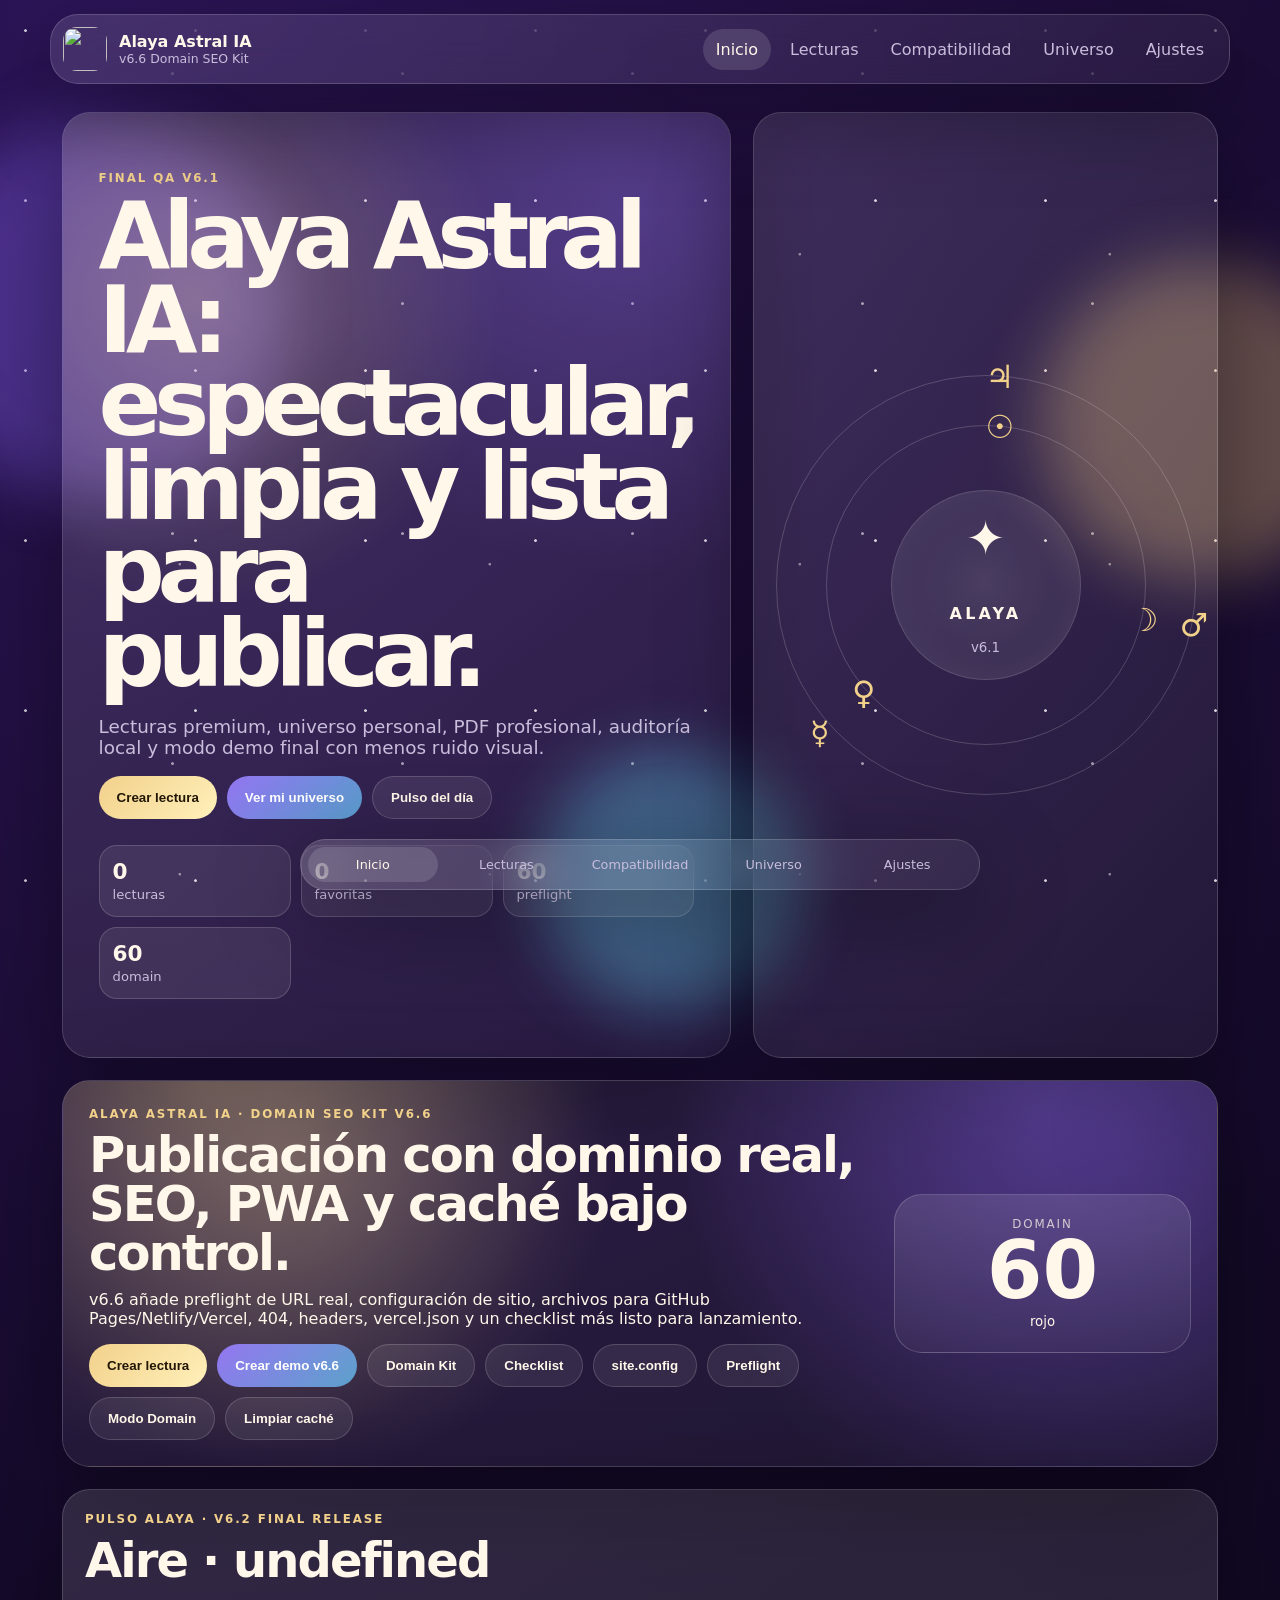
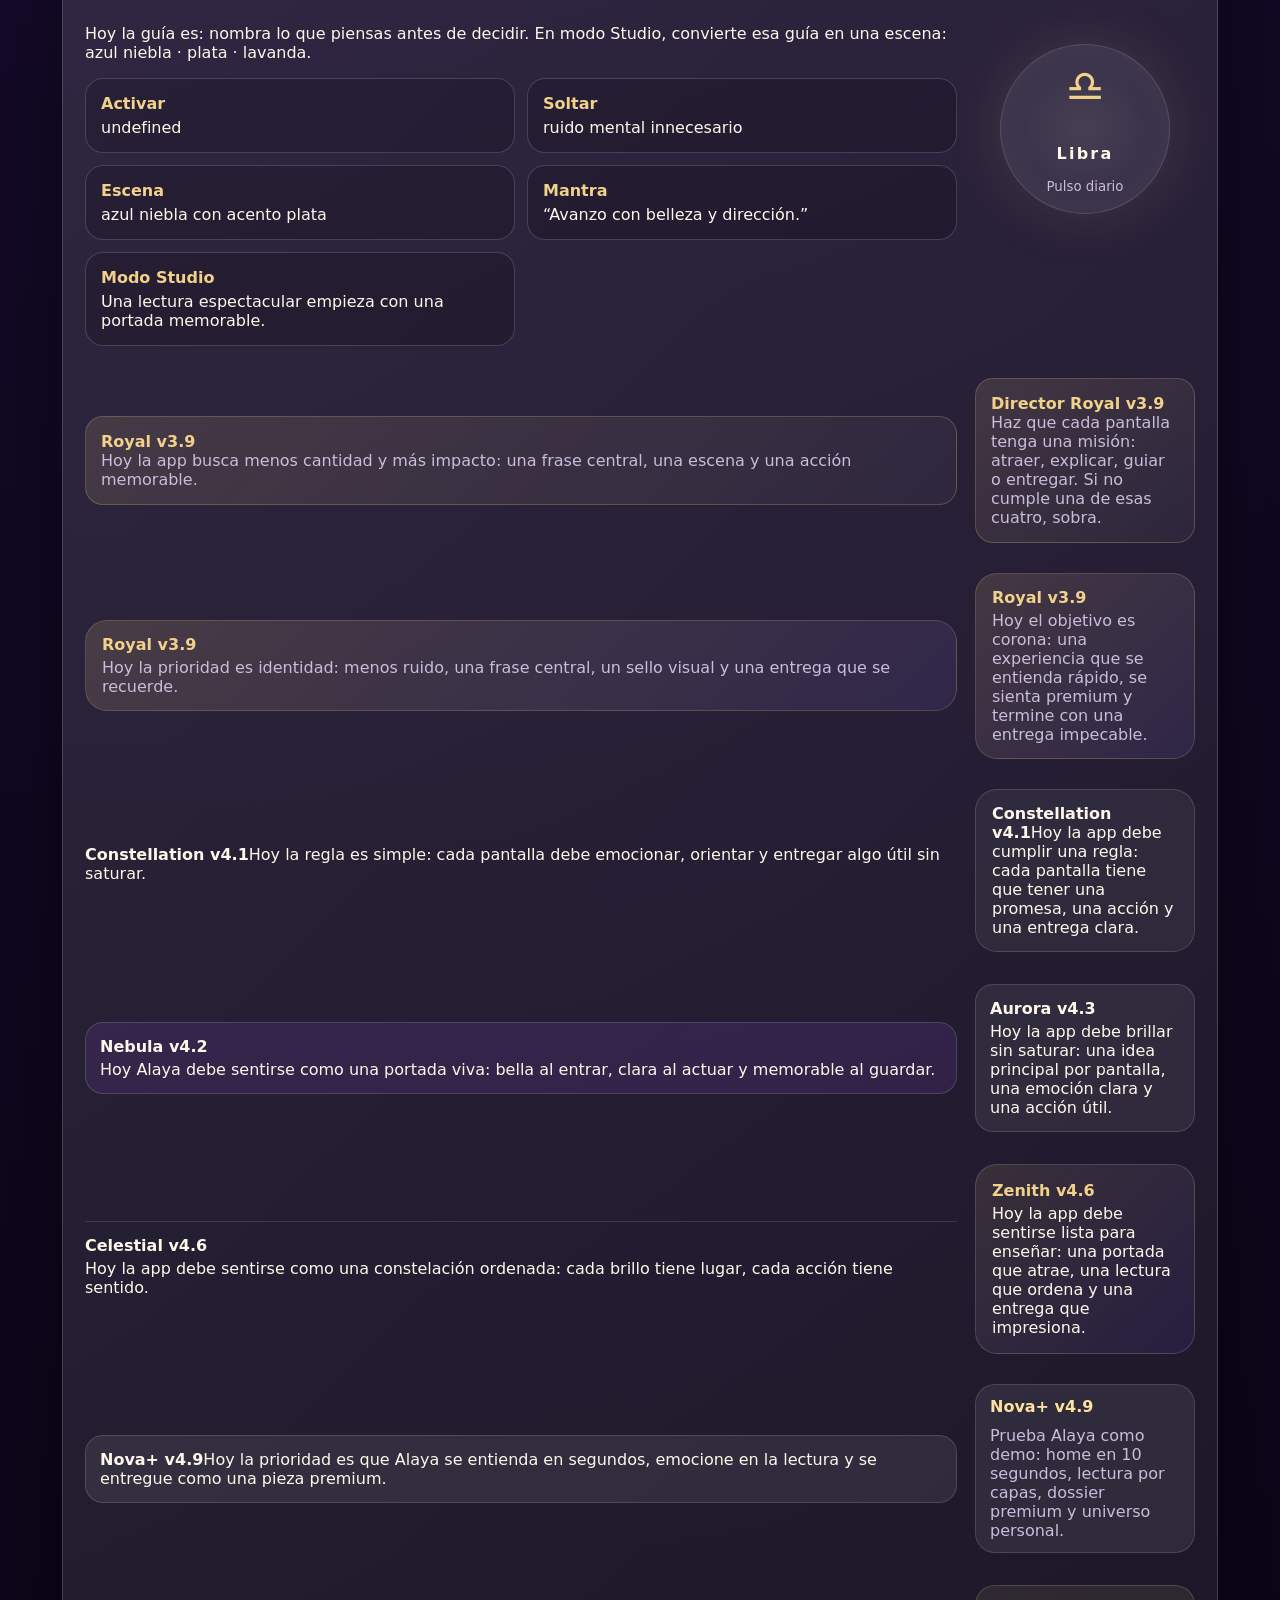
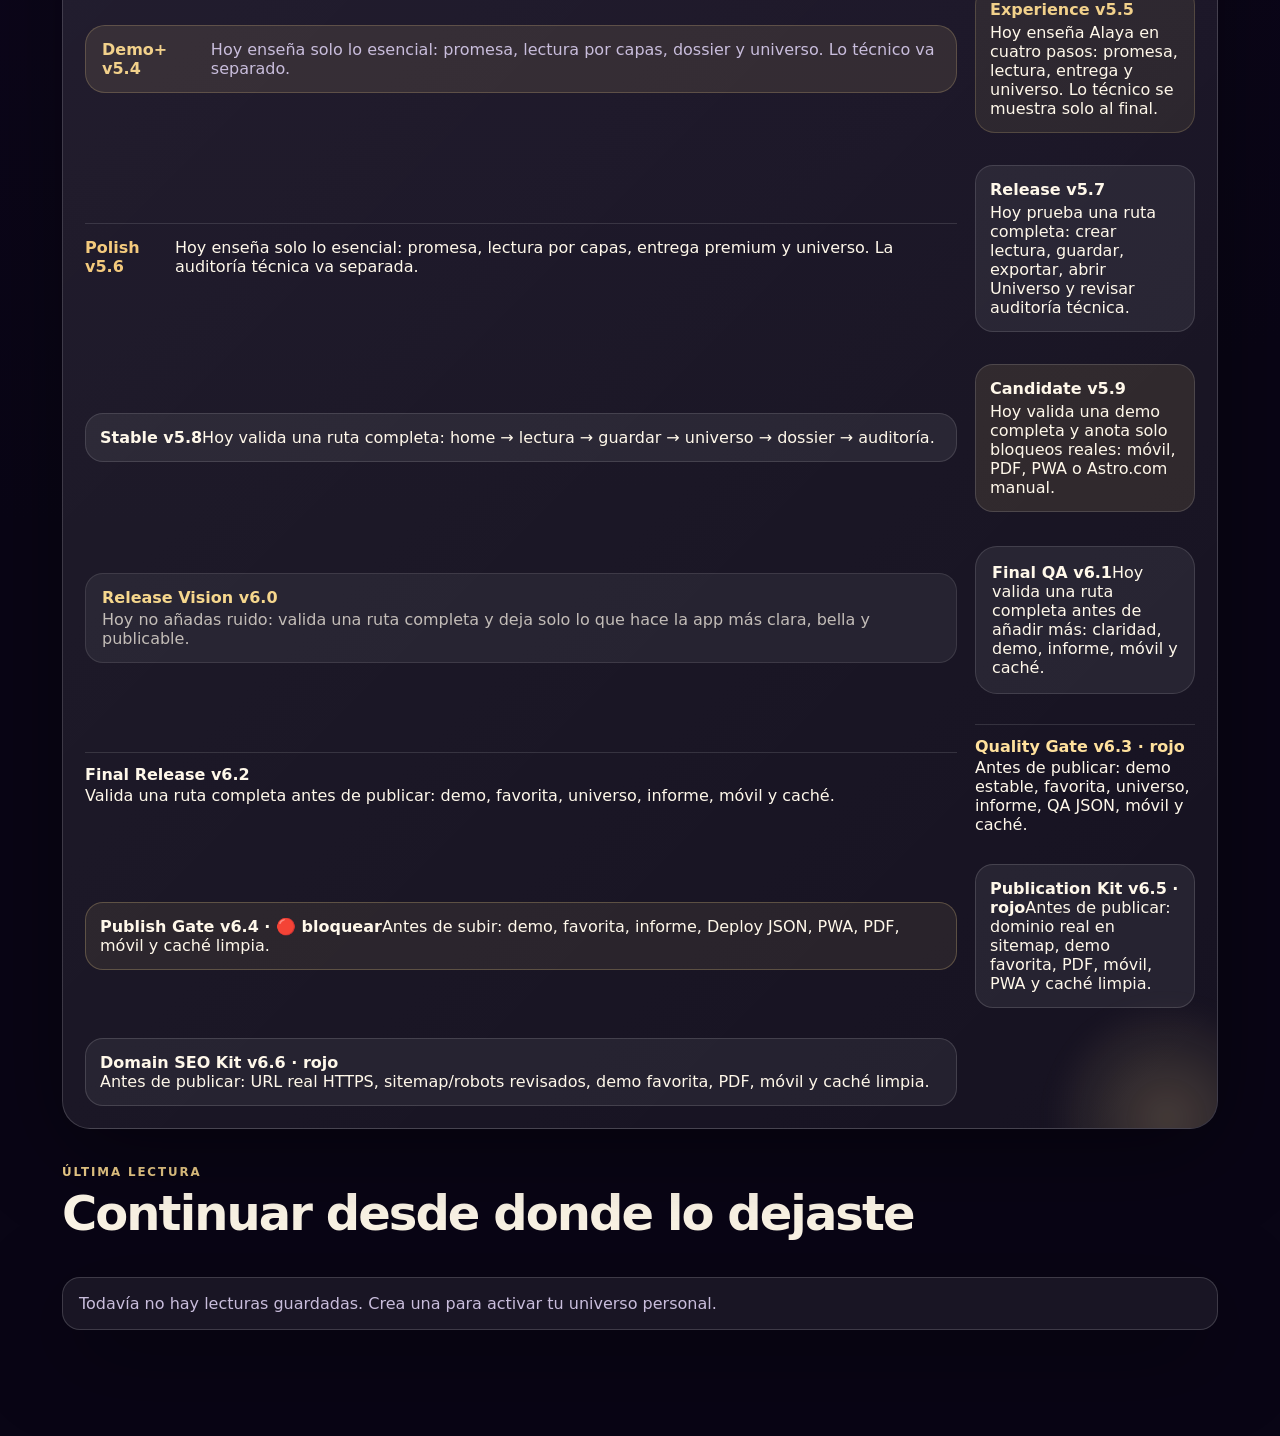
==== index.html @ 31f5484e "Add files via upload" ====
<!doctype html>
<html lang="es">
<head>
  <meta charset="utf-8" />
  <meta name="viewport" content="width=device-width, initial-scale=1, viewport-fit=cover" />
  <meta name="theme-color" content="#090515" />
  <meta name="description" content="Alaya Astral IA v6.6 Domain SEO Kit: santuario astral premium preparado para URL real, SEO, PWA, PDF profesional y Astro.com manual.">
  <title>Alaya Astral IA v6.6 Domain SEO Kit</title>
  <link rel="manifest" href="manifest.webmanifest" />
  <link rel="apple-touch-icon" href="icons/icon-192.png" />
  <link rel="stylesheet" href="styles.css" />
  <script src="https://js.puter.com/v2/" defer></script>
  <script src="app.js" defer></script>
<link rel="canonical" href="https://example.com/alaya-astral-ia/">
<meta property="og:title" content="Alaya Astral IA">
<meta property="og:description" content="Santuario astral premium con lecturas por capas, universo personal y PWA.">
<meta property="og:type" content="website">
<meta property="og:url" content="https://example.com/alaya-astral-ia/">
<meta name="twitter:card" content="summary_large_image">
</head>
<body>
  <div class="cosmos" aria-hidden="true"><span></span><span></span><span></span></div>
  <header class="topbar glass">
    <a class="brand" href="#home" data-route="home" aria-label="Inicio Alaya Astral IA">
      <img src="icons/icon-192.png" alt="" />
      <span><b>Alaya Astral IA</b><small>v6.5 Publication Kit</small></span>
    </a>
    <nav class="desktop-nav" aria-label="Navegación principal">
      <a href="#home" data-route="home">Inicio</a>
      <a href="#lecturas" data-route="lecturas">Lecturas</a>
      <a href="#compatibilidad" data-route="compatibilidad">Compatibilidad</a>
      <a href="#universo" data-route="universo">Universo</a>
      <a href="#ajustes" data-route="ajustes">Ajustes</a>
    </nav>
    <button id="installBtn" class="btn ghost small hidden">Instalar</button>
  </header>

  <main id="app" class="app-shell">
    <section id="home" class="screen active">
      <div class="hero-grid">
        <article class="hero-card glass premium-glow">
          <p class="eyebrow">Santuario astral inteligente</p>
          <h1>Una experiencia astral premium, limpia y lista para publicar.</h1>
          <p class="lead">Crea lecturas premium, revisa la calidad final, enseña una demo clara y prepara publicación PWA con control de estabilidad.</p>
          <div class="hero-actions">
            <button class="btn primary" data-route="lecturas">Crear lectura</button>
            <button class="btn secondary" data-route="universo">Ver mi universo</button>
            <button class="btn ghost" id="dailyPulseBtn">Pulso del día</button>
          </div>
          <div class="mini-stats" id="homeStats"></div>
        </article>
        <aside class="astral-orb glass" aria-label="Rueda astral decorativa">
          <div class="orbit orbit-a"><i>☉</i><i>☽</i><i>♀</i></div>
          <div class="orbit orbit-b"><i>♃</i><i>♂</i><i>☿</i></div>
          <div class="orb-core"><span>✦</span><b>ALAYA</b><small>v6.4</small></div>
        </aside>
      </div>
<section id="dailyPulse" class="daily-pulse glass">
        <div><p class="eyebrow">Pulso Alaya</p><h2>Tu panel vivo aparecerá aquí</h2><p>Genera una lectura o pulsa “Pulso del día” para activar una guía breve sin crear informe completo.</p></div>
        <div class="pulse-oracle"><span>✦</span><b>Experience</b><small>v5.5</small></div>
      </section>

      <section class="vision-strip" data-v61-keep>
        <article class="glass"><b>1 · Belleza</b><span>interfaz inmersiva, limpia y premium.</span></article>
        <article class="glass"><b>2 · Claridad</b><span>flujo guiado por pasos y resultados ordenados.</span></article>
        <article class="glass"><b>3 · Profundidad</b><span>lectura, plan útil, universo personal y auditoría.</span></article>
      </section>

      <section class="section-head">
        <p class="eyebrow">Última lectura</p><h2>Continuar desde donde lo dejaste</h2>
      </section>
      <div id="lastReadingCard" class="empty-card glass">Todavía no hay lecturas guardadas. Crea una para activar tu universo personal.</div>
    </section>

    <section id="lecturas" class="screen">
      <section class="section-head split">
        <div><p class="eyebrow">Crear lectura</p><h2>Consulta guiada en 5 pasos</h2></div>
        <button id="clearFormBtn" class="btn ghost small">Limpiar</button>
      </section>
      <div class="wizard glass">
        <div class="steps" role="tablist" aria-label="Pasos de lectura">
          <button class="step active" data-step="1">1 Identidad</button>
          <button class="step" data-step="2">2 Intención</button>
          <button class="step" data-step="3">3 Estilo</button>
          <button class="step" data-step="4">4 Cálculo</button>
          <button class="step" data-step="5">5 Generar</button>
        </div>
        <form id="readingForm" class="form-grid" autocomplete="on">
          <fieldset class="wizard-page active" data-page="1">
            <legend>Identidad astral</legend>
            <label>Nombre<input id="name" name="name" required placeholder="Ej. Alaya" /></label>
            <div class="row"><label>Fecha nacimiento<input id="birthDate" name="birthDate" type="date" required /></label><label>Hora nacimiento<input id="birthTime" name="birthTime" type="time" required /></label></div>
            <div class="row"><label>Ciudad<input id="city" name="city" required placeholder="Ej. Barcelona" /></label><label>País<input id="country" name="country" required placeholder="Ej. España" /></label></div>
            <div class="row"><label>Fiabilidad de la hora<select id="birthReliability" name="birthReliability"><option value="alta">Alta / registro oficial</option><option value="media">Media / recordada</option><option value="aprox">Aproximada</option><option value="desconocida">Desconocida</option></select></label><label>Perfil<select id="profileSelect"><option value="">Sin perfil</option></select></label></div>
            <div class="button-row"><button type="button" id="saveProfileBtn" class="btn secondary small">Guardar perfil</button><button type="button" id="loadProfileBtn" class="btn ghost small">Cargar perfil</button></div>
          </fieldset>

          <fieldset class="wizard-page" data-page="2">
            <legend>Intención de la consulta</legend>
            <label>Tipo de lectura<select id="readingType" name="readingType">
              <option value="natal">Carta natal premium</option>
              <option value="momento">Energía del momento</option>
              <option value="semana">Guía semanal</option>
              <option value="decision">Decisión importante</option>
              <option value="proposito">Propósito y talentos</option>
              <option value="compatibilidad">Compatibilidad simbólica</option>
              <option value="astrocom">Lectura con datos Astro.com</option>
              <option value="release60">Release Vision v6.0</option>
              <option value="final61">Final QA v6.1</option>
              <option value="final62">Final Release v6.2</option>
              <option value="demo62">Demo completa v6.2</option>
              <option value="audit62">Auditoría v6.2</option>
              <option value="demo61">Demo final v6.1</option>
              <option value="audit61">Auditoría final v6.1</option>
            </select></label>
            <label>Pregunta central<input id="centralQuestion" name="centralQuestion" placeholder="¿Qué necesito entender ahora?" /></label>
            <div class="row"><label>Área principal<select id="lifeArea" name="lifeArea"><option>General</option><option>Amor</option><option>Estudios</option><option>Trabajo</option><option>Familia</option><option>Autoestima</option><option>Creatividad</option></select></label><label>Objetivo<select id="energyGoal" name="energyGoal"><option>Claridad</option><option>Calma</option><option>Acción</option><option>Cierre</option><option>Confianza</option><option>Intuición</option></select></label></div>
            <div class="row"><label>Estado actual<select id="currentState" name="currentState"><option>Centrada/o</option><option>Cansada/o</option><option>Confusa/o</option><option>Ilusionada/o</option><option>Bloqueada/o</option><option>En cambio</option></select></label><label>Palabra clave<input id="keyword" name="keyword" placeholder="Ej. calma, foco, valentía..." /></label></div>
            <label>Contexto personal<textarea id="context" name="context" rows="4" placeholder="Cuenta brevemente qué está pasando o qué quieres mirar..."></textarea></label>
          </fieldset>

          <fieldset class="wizard-page" data-page="3">
            <legend>Estilo de lectura</legend>
            <div class="choice-grid">
              <label class="choice"><input type="radio" name="tone" value="mistica" checked /><span>Mística profunda</span></label>
              <label class="choice"><input type="radio" name="tone" value="clara" /><span>Clara y razonable</span></label>
              <label class="choice"><input type="radio" name="tone" value="practica" /><span>Práctica y directa</span></label>
              <label class="choice"><input type="radio" name="tone" value="premium" /><span>Informe premium</span></label>
            </div>
            <div class="row"><label>Profundidad<select id="depth" name="depth"><option value="media">Media</option><option value="alta">Alta</option><option value="breve">Breve</option></select></label><label>Idioma<select id="language" name="language"><option value="es">Español</option><option value="ca">Català</option><option value="en">English</option></select></label></div>
            <div class="row"><label>Tema visual<select id="theme" name="theme"><option value="cosmic">Cósmico violeta</option><option value="lunar">Lunar azul</option><option value="solar">Dorado solar</option><option value="aurora">Aurora mística</option></select></label><label>Formato<select id="format" name="format"><option value="secciones">Por secciones</option><option value="diario">Diario personal</option><option value="ejecutivo">Resumen ejecutivo</option><option value="premium">Informe premium</option><option value="visionboard">Vision board</option></select></label></div>
            <div class="row"><label>Experiencia Vision<select id="visionExperience" name="visionExperience"><option value="equilibrada">Equilibrada</option><option value="espectacular">Espectacular</option><option value="minimal">Minimal premium</option><option value="profesional">Profesional para cliente</option></select></label><label>Ritual visual<select id="ritualVisual" name="ritualVisual"><option value="suave">Suave</option><option value="inmersivo">Inmersivo</option><option value="rapido">Rápido</option><option value="ceremonial">Ceremonial</option></select></label></div>
            <div class="row"><label>Escena Studio<select id="studioScene" name="studioScene"><option value="santuario">Santuario astral</option><option value="observatorio">Observatorio nocturno</option><option value="templo">Templo solar</option><option value="jardin">Jardín lunar</option><option value="portal">Portal de estrellas</option></select></label><label>Portada Studio<select id="coverMode" name="coverMode"><option value="editorial">Editorial premium</option><option value="minimalista">Minimalista elegante</option><option value="mistica">Mística intensa</option><option value="cliente">Entrega para cliente</option></select></label></div>
            <label>Frase de portada<input id="coverPhrase" name="coverPhrase" placeholder="Ej. Mi mapa interior empieza a ordenarse" /></label>
            <div class="row"><label>Modo Royal<select id="eliteMode" name="eliteMode"><option value="cinematografico">Cinematográfico</option><option value="editorial">Editorial lujo</option><option value="minimal">Minimal joya</option><option value="ritual">Ritual inmersivo</option></select></label><label>Momento wow<select id="wowMoment" name="wowMoment"><option value="portada">Portada impactante</option><option value="frase">Frase central memorable</option><option value="rueda">Rueda astral protagonista</option><option value="dossier">Dossier para compartir</option></select></label></div>
            <label>Sello visual Royal<input id="eliteSeal" name="eliteSeal" placeholder="Ej. luz dorada, luna azul, cristal violeta..." /></label>
            <div class="row"><label>Nivel Royal<select id="royalLevel" name="royalLevel"><option value="elegante">Elegante</option><option value="ceremonial">Ceremonial</option><option value="editorial">Editorial premium</option><option value="joya">Joya minimalista</option></select></label><label>Entrega Royal<select id="royalDelivery" name="royalDelivery"><option value="dossier">Dossier premium</option><option value="onepage">One-page ejecutivo</option><option value="pdf">PDF profesional</option><option value="universo">Universo personal</option></select></label></div>
            <div class="row"><label>Modo Constellation<select id="infiniteMode" name="infiniteMode"><option value="santuario">Santuario premium</option><option value="observatorio">Observatorio editorial</option><option value="ritual">Ritual inmersivo</option><option value="cliente">Entrega para cliente</option></select></label><label>Prioridad Constellation<select id="infinitePriority" name="infinitePriority"><option value="claridad">Claridad y orden</option><option value="belleza">Belleza visual</option><option value="profundidad">Profundidad emocional</option><option value="entrega">Entrega profesional</option></select></label></div>
            <div class="row"><label>Arquitectura v4.1<select id="constellationArchitecture" name="constellationArchitecture"><option value="santuario">Santuario premium</option><option value="editorial">Editorial de lujo</option><option value="ritual">Ritual cinematográfico</option><option value="cliente">Cliente / demo profesional</option></select></label><label>Momento estrella<select id="starMoment" name="starMoment"><option value="portada">Portada memorable</option><option value="rueda">Rueda astral protagonista</option><option value="onepage">One-page para compartir</option><option value="universo">Universo personal vivo</option></select></label></div>
            <label>Promesa visible v4.1<input id="visiblePromise" name="visiblePromise" placeholder="Ej. Una lectura que se entiende, emociona y se puede entregar" /></label>
            <div class="row"><label>Visual Aurora<select id="auroraVisual" name="auroraVisual"><option value="cinematic">Cinematográfico</option><option value="editorial">Editorial premium</option><option value="immersive">Inmersivo</option><option value="minimal">Minimal joya</option><option value="soft">Suave lunar</option></select></label><label>Ritmo Aurora<select id="auroraFlow" name="auroraFlow"><option value="ceremonial">Ceremonial</option><option value="deep">Profundo</option><option value="calm">Calmado</option><option value="fast">Directo</option><option value="client">Entrega cliente</option></select></label></div>
            <label>Promesa Aurora<input id="auroraPromise" name="auroraPromise" placeholder="Ej. Una lectura visual, clara y memorable" /></label>
            <div class="row"><label>Intensidad Aurora<select id="auroraIntensity" name="auroraIntensity"><option value="soft">Suave y luminosa</option><option value="balanced">Equilibrada</option><option value="wow">Wow cinematográfica</option><option value="premium">Premium editorial</option></select></label><label>Foco Aurora<select id="auroraFocus" name="auroraFocus"><option value="entrada">Entrada memorable</option><option value="rueda">Rueda protagonista</option><option value="resultado">Resultado por capas</option><option value="pdf">Entrega PDF</option><option value="universo">Universo personal</option></select></label></div>
            <div class="row"><label>Modo Celestial<select id="celestialMode" name="celestialMode"><option value="elegancia">Lujo suave</option><option value="calma">Calma mística</option><option value="profundidad">Profundidad emocional</option><option value="espectaculo">Espectáculo cinematográfico</option><option value="cliente">Entrega para cliente</option></select></label><label>Estructura Celestial<select id="celestialStructure" name="celestialStructure"><option value="guiado">Guiada por pasos</option><option value="simple">Simple y directa</option><option value="editorial">Editorial premium</option><option value="profesional">Profesional completa</option></select></label></div>
            <label>Promesa Celestial<input id="celestialPromise" name="celestialPromise" placeholder="Ej. Una lectura espectacular, ordenada y lista para guardar" /></label>
            <div class="row"><label>Modo Zenith<select id="zenithMode" name="zenithMode"><option value="showcase">Showcase espectacular</option><option value="product">Producto final claro</option><option value="premium">Entrega premium</option><option value="minimal">Minimal lujo</option><option value="audit">Visual + auditoría</option></select></label><label>Foco Zenith<select id="zenithFocus" name="zenithFocus"><option value="entrada">Entrada impactante</option><option value="lectura">Lectura por capas</option><option value="rueda">Rueda astral protagonista</option><option value="pdf">PDF / dossier profesional</option><option value="universo">Universo personal</option></select></label></div>
            <label>Promesa Zenith<input id="zenithPromise" name="zenithPromise" placeholder="Ej. Una experiencia que parece premium desde el primer segundo" /></label>
            <div class="row"><label>Modo Nova<select id="novaMode" name="novaMode"><option value="final">Producto final premium</option><option value="showcase">Showcase para enseñar</option><option value="editorial">Editorial lujo</option><option value="minimal">Minimal joya</option><option value="client">Entrega cliente</option></select></label><label>Cima Nova<select id="novaPeak" name="novaPeak"><option value="home">Home espectacular</option><option value="wheel">Rueda astral hero</option><option value="reading">Lectura memorable</option><option value="pdf">PDF/dossier editorial</option><option value="universe">Universo personal</option></select></label></div>
            <label>Promesa Nova<input id="novaPromise" name="novaPromise" placeholder="Ej. Una app que se entiende, emociona y se puede enseñar" /></label>
            <div class="row"><label>Flujo Nova<select id="novaFlow" name="novaFlow"><option value="guided">Guiado y claro</option><option value="cinematic">Cinemático premium</option><option value="minimal">Minimal espectacular</option><option value="client">Entrega cliente</option><option value="qa">QA antes de publicar</option></select></label><label>Puerta Nova<select id="novaGate" name="novaGate"><option value="demo">Demo enseñable</option><option value="qa">Revisión QA</option><option value="release">Lista para publicar</option><option value="polish">Pulido visual</option><option value="astro">Cálculo/Astro.com</option></select></label></div>
            <div class="row"><label>Modo Nova+<select id="novaPlusMode" name="novaPlusMode"><option value="showcase">Showcase espectacular</option><option value="product">Producto limpio</option><option value="client">Entrega para cliente</option><option value="mobile">Prioridad móvil</option><option value="launch">Preparar publicación</option></select></label><label>Escenario demo<select id="demoScenario" name="demoScenario"><option value="three">Demo 3 minutos</option><option value="home">Solo home y lectura</option><option value="pdf">PDF/dossier premium</option><option value="universe">Universo personal</option><option value="technical">Astro.com + auditoría</option></select></label></div>
            <label>Frase de demo Nova+<input id="demoPhrase" name="demoPhrase" placeholder="Ej. Entra, entiende tu energía y sal con una acción clara" /></label>
          </fieldset>

          <fieldset class="wizard-page" data-page="4">
            <legend>Fuente de cálculo y auditoría</legend>
            <div class="row"><label>Motor<select id="calcSource" name="calcSource"><option value="symbolic">Simbólico interno</option><option value="basic">Cálculo básico offline aproximado</option><option value="astrocom">Posiciones copiadas desde Astro.com</option></select></label><label>Sistema de casas<select id="houseSystem" name="houseSystem"><option>Placidus</option><option>Whole Sign</option><option>Casas iguales</option><option>No indicado</option></select></label></div>
            <div class="row"><label>Latitud<input id="latitude" name="latitude" type="number" step="0.0001" placeholder="41.3874" /></label><label>Longitud<input id="longitude" name="longitude" type="number" step="0.0001" placeholder="2.1686" /></label><label>UTC nacimiento<input id="utc" name="utc" type="number" step="0.5" placeholder="1" /></label></div>
            <label>Posiciones de Astro.com / referencia manual<textarea id="astroText" name="astroText" rows="5" placeholder="Sol Aries 12° · Luna Cáncer 3° · Ascendente Libra 18°..."></textarea></label>
            <div class="button-row"><a class="btn secondary small" href="https://www.astro.com/cgi/genchart.cgi?lang=s" target="_blank" rel="noopener noreferrer">Abrir Astro.com</a><button type="button" id="parseAstroBtn" class="btn ghost small">Analizar texto pegado</button></div>
            <div id="astroPreview" class="note-card">Astro.com se usa solo como referencia manual pegada por la persona usuaria. No hay scraping ni automatización.</div>
          </fieldset>

          <fieldset class="wizard-page" data-page="5">
            <legend>Generar experiencia</legend>
            <div class="generation-card">
              <p class="eyebrow">Ritual de generación</p>
              <h3>Alaya alineará identidad, intención, estilo y cálculo.</h3>
              <p>El resultado se organizará en capas: impacto emocional, lectura principal, plan útil, capa visual y auditoría técnica.</p>
            </div>
            <aside id="experiencePreview" class="experience-preview">
              <b>Vista previa Constellation</b>
              <span>Completa los pasos para ver aquí la estructura visual de la lectura antes de generarla.</span>
            </aside>
            <div class="button-row"><button type="submit" class="btn primary">Generar lectura Vision</button><button type="button" id="sampleBtn" class="btn secondary">Demo rápida</button></div>
          </fieldset>
        </form>
        <div class="wizard-actions"><button id="prevStep" class="btn ghost small">Anterior</button><button id="nextStep" class="btn secondary small">Siguiente</button></div>
      </div>

      <section id="resultArea" class="result-area hidden"></section>
      <section class="section-head split"><div><p class="eyebrow">Historial</p><h2>Lecturas guardadas</h2></div><div class="button-row"><input id="historySearch" class="search" placeholder="Buscar..." /><button id="exportHistoryBtn" class="btn ghost small">Exportar</button></div></section>
      <div id="historyList" class="history-list"></div>
    </section>

    <section id="compatibilidad" class="screen">
      <section class="section-head"><p class="eyebrow">Compatibilidad</p><h2>Lectura de dos universos</h2><p>Una lectura visual y simbólica para observar puntos de encuentro, diferencias, comunicación y cuidado mutuo.</p></section>
      <form id="compatForm" class="glass form-grid compact-form">
        <div class="row"><label>Persona A<input id="compatA" placeholder="Nombre A" /></label><label>Persona B<input id="compatB" placeholder="Nombre B" /></label></div>
        <div class="row"><label>Foco<select id="compatFocus"><option>Amor</option><option>Amistad</option><option>Familia</option><option>Proyecto</option></select></label><label>Estilo<select id="compatTone"><option>Suave</option><option>Claro</option><option>Profundo</option><option>Premium</option></select></label></div>
        <button class="btn primary" type="submit">Generar compatibilidad</button>
      </form>
      <div id="compatResult" class="result-area"></div>
    </section>

    <section id="universo" class="screen">
      <section class="section-head split"><div><p class="eyebrow">Mi Universo</p><h2>Tu evolución astral organizada</h2></div><button id="refreshUniverseBtn" class="btn secondary small">Actualizar</button></section>
      <div id="universeDashboard" class="dashboard-grid"></div>
      <section class="glass universe-command"><h3>Mesa de mando Vision Royal</h3><div id="commandCenter" class="command-grid"></div></section>
      <section class="glass universe-timeline"><h3>Línea de evolución</h3><div id="timeline"></div></section>
    </section>

    <section id="ajustes" class="screen">
      <section class="section-head"><p class="eyebrow">Ajustes</p><h2>Control de la experiencia</h2></section>
      <div class="settings-grid">
        <article class="glass setting-card"><h3>Apariencia</h3><label>Modo visual<select id="appTheme"><option value="cosmic">Cósmico</option><option value="lunar">Lunar</option><option value="solar">Solar</option><option value="aurora">Aurora</option></select></label><label class="switch"><input id="comfortMode" type="checkbox" />Modo lectura cómoda</label><label class="switch"><input id="highContrast" type="checkbox" />Alto contraste</label></article>
        <article class="glass setting-card"><h3>Datos</h3><button id="downloadBackupBtn" class="btn secondary">Descargar backup</button><label class="file-label">Importar backup<input id="importBackupInput" type="file" accept="application/json" /></label><button id="clearDataBtn" class="btn danger">Borrar datos locales</button></article>
        <article class="glass setting-card"><h3>Publicación</h3><p>Incluye manifest, service worker, iconos, README y caché PWA v6.5 Publication Kit con checklist QA y demo estable.</p><button id="downloadReadmeBtn" class="btn ghost">Descargar guía rápida</button></article>
      </div>
    </section>
  </main>

  <nav class="bottom-nav glass" aria-label="Navegación móvil">
    <button data-route="home">Inicio</button>
    <button data-route="lecturas">Lecturas</button>
    <button data-route="compatibilidad">Compatibilidad</button>
    <button data-route="universo">Universo</button>
    <button data-route="ajustes">Ajustes</button>
  </nav>

  <template id="resultTemplate">
    <article class="reading glass premium-result">
      <div class="reading-cover">
        <p class="eyebrow">Informe Alaya Astral IA · v6.5 Publication Kit</p>
        <h2 data-field="title"></h2>
        <p data-field="subtitle"></p>
        <div class="cover-badges" data-field="badges"></div>
      </div>
      <div class="result-actions no-print"></div>
      <div class="layer-grid"></div>
    </article>
  </template>
</body>
</html>
---- styles.css ----
:root{--bg:#090515;--bg2:#130926;--card:rgba(255,255,255,.08);--card2:rgba(255,255,255,.12);--line:rgba(255,255,255,.16);--text:#fff8ea;--muted:#c9bddc;--gold:#f2d18b;--violet:#9b7cff;--blue:#85c8ff;--danger:#ff7b94;--shadow:0 24px 90px rgba(0,0,0,.38);--radius:28px;--safe-bottom:env(safe-area-inset-bottom,0px)}
*{box-sizing:border-box}html{scroll-behavior:smooth}body{margin:0;background:radial-gradient(circle at 10% 0%,#2d1559 0,#130926 36%,#090515 78%);color:var(--text);font-family:Inter,ui-sans-serif,system-ui,-apple-system,BlinkMacSystemFont,"Segoe UI",sans-serif;min-height:100svh;padding-bottom:calc(78px + var(--safe-bottom));overflow-x:hidden}body.theme-lunar{--violet:#7cc7ff;--gold:#c9e9ff;background:radial-gradient(circle at 10% 0%,#12385f 0,#081526 44%,#030712 100%)}body.theme-solar{--violet:#ffb46c;--gold:#ffe0a3;background:radial-gradient(circle at 20% 0%,#52220f 0,#170b08 54%,#070304 100%)}body.theme-aurora{--violet:#83f7d4;--gold:#f7d48b;background:radial-gradient(circle at 10% 0%,#103f48 0,#15122f 46%,#070411 100%)}body.comfort{font-size:18px;line-height:1.65}body.contrast{--card:rgba(0,0,0,.62);--card2:rgba(0,0,0,.75);--line:rgba(255,255,255,.42);--muted:#fff}
.cosmos{position:fixed;inset:0;pointer-events:none;z-index:-1;background-image:radial-gradient(circle at 15% 18%,rgba(255,255,255,.8) 0 1px,transparent 1.7px),radial-gradient(circle at 75% 32%,rgba(255,255,255,.55) 0 1px,transparent 1.8px),radial-gradient(circle at 58% 82%,rgba(255,255,255,.45) 0 1px,transparent 1.7px);background-size:170px 170px,230px 230px,310px 310px}.cosmos span{position:absolute;border-radius:999px;filter:blur(32px);opacity:.34}.cosmos span:nth-child(1){width:380px;height:380px;left:-90px;top:120px;background:#9169ff}.cosmos span:nth-child(2){width:320px;height:320px;right:-80px;top:260px;background:#f0c878}.cosmos span:nth-child(3){width:260px;height:260px;left:42%;bottom:-110px;background:#5ce0ff}.glass{background:linear-gradient(135deg,rgba(255,255,255,.12),rgba(255,255,255,.055));backdrop-filter:blur(22px);border:1px solid var(--line);box-shadow:var(--shadow);border-radius:var(--radius)}.topbar{position:sticky;top:0;z-index:50;display:flex;align-items:center;justify-content:space-between;margin:14px auto 0;padding:12px;max-width:1180px;width:calc(100% - 24px)}.brand{display:flex;align-items:center;gap:12px;color:var(--text);text-decoration:none}.brand img{width:44px;height:44px;border-radius:14px}.brand b{display:block}.brand small{display:block;color:var(--muted);font-size:.78rem}.desktop-nav{display:flex;gap:6px}.desktop-nav a,.bottom-nav button{color:var(--muted);text-decoration:none;background:transparent;border:0;padding:11px 13px;border-radius:999px;font:inherit;cursor:pointer}.desktop-nav a.active,.bottom-nav button.active{color:var(--text);background:rgba(255,255,255,.13)}.app-shell{max-width:1180px;margin:0 auto;padding:28px 12px}.screen{display:none}.screen.active{display:block;animation:fadeUp .34s ease both}@keyframes fadeUp{from{opacity:0;transform:translateY(12px)}to{opacity:1;transform:none}}.hero-grid{display:grid;grid-template-columns:minmax(0,1.18fr) minmax(320px,.82fr);gap:22px;align-items:stretch}.hero-card{padding:clamp(26px,5vw,58px);min-height:520px;display:flex;flex-direction:column;justify-content:center}.premium-glow{position:relative;overflow:hidden}.premium-glow:before{content:"";position:absolute;inset:-2px;background:radial-gradient(circle at 20% 20%,rgba(255,229,160,.26),transparent 33%),radial-gradient(circle at 85% 10%,rgba(151,112,255,.28),transparent 36%);z-index:-1}.eyebrow{text-transform:uppercase;letter-spacing:.16em;font-size:.74rem;color:var(--gold);font-weight:800;margin:0 0 10px}h1,h2,h3,p{margin-top:0}h1{font-size:clamp(2.5rem,8vw,5.8rem);line-height:.9;letter-spacing:-.08em;margin-bottom:20px}h2{font-size:clamp(1.7rem,4vw,3rem);line-height:1;letter-spacing:-.04em}.lead{font-size:1.15rem;max-width:720px;color:var(--muted)}.btn{border:0;border-radius:999px;padding:13px 18px;font-weight:800;cursor:pointer;color:var(--text);background:rgba(255,255,255,.12);text-decoration:none;display:inline-flex;align-items:center;justify-content:center;gap:8px;transition:.2s transform,.2s background}.btn:hover{transform:translateY(-1px);background:rgba(255,255,255,.18)}.btn.primary{background:linear-gradient(135deg,var(--gold),#fff0ba);color:#221606}.btn.secondary{background:linear-gradient(135deg,rgba(155,124,255,.92),rgba(105,207,255,.72));color:white}.btn.ghost{background:rgba(255,255,255,.08);border:1px solid var(--line)}.btn.danger{background:rgba(255,96,126,.18);border:1px solid rgba(255,96,126,.45);color:#ffe6eb}.btn.small{padding:9px 13px;font-size:.9rem}.hidden{display:none!important}.hero-actions,.button-row,.wizard-actions{display:flex;gap:10px;flex-wrap:wrap}.mini-stats{display:grid;grid-template-columns:repeat(3,minmax(0,1fr));gap:10px;margin-top:26px}.stat{padding:13px;border-radius:18px;background:rgba(255,255,255,.08);border:1px solid var(--line)}.stat b{display:block;font-size:1.35rem}.stat span{font-size:.82rem;color:var(--muted)}.astral-orb{min-height:520px;display:grid;place-items:center;position:relative;overflow:hidden}.orbit{position:absolute;border:1px solid rgba(255,255,255,.18);border-radius:50%;animation:spin 24s linear infinite}.orbit-a{width:320px;height:320px}.orbit-b{width:420px;height:420px;animation-direction:reverse;animation-duration:36s}.orbit i{position:absolute;font-style:normal;color:var(--gold);font-size:2rem}.orbit i:nth-child(1){left:50%;top:-18px}.orbit i:nth-child(2){right:-14px;top:55%}.orbit i:nth-child(3){left:8%;bottom:10%}@keyframes spin{to{transform:rotate(360deg)}}.orb-core{width:190px;height:190px;border-radius:50%;display:grid;place-items:center;background:radial-gradient(circle,var(--card2),rgba(255,255,255,.03));border:1px solid var(--line);box-shadow:inset 0 0 40px rgba(255,255,255,.08)}.orb-core span{font-size:3rem}.orb-core b{letter-spacing:.2em}.orb-core small{color:var(--muted);margin-top:-25px}.vision-strip,.dashboard-grid,.settings-grid{display:grid;grid-template-columns:repeat(3,minmax(0,1fr));gap:14px;margin:20px 0}.vision-strip article,.setting-card{padding:18px}.vision-strip span{display:block;color:var(--muted);margin-top:4px}.section-head{margin:36px 0 16px}.section-head.split{display:flex;align-items:end;justify-content:space-between;gap:18px}.wizard{padding:16px}.steps{display:grid;grid-template-columns:repeat(5,1fr);gap:8px;margin-bottom:18px}.step{border:1px solid var(--line);background:rgba(255,255,255,.06);color:var(--muted);border-radius:16px;padding:12px;cursor:pointer;font-weight:800}.step.active{background:rgba(242,209,139,.18);color:var(--text);border-color:rgba(242,209,139,.45)}.form-grid{display:grid;gap:16px}fieldset{border:0;padding:0;margin:0}legend{font-size:1.55rem;font-weight:900;margin-bottom:16px}.wizard-page{display:none}.wizard-page.active{display:grid;gap:14px}label{display:grid;gap:8px;color:var(--muted);font-weight:750}input,select,textarea{width:100%;border-radius:16px;border:1px solid var(--line);background:rgba(6,3,14,.58);color:var(--text);padding:13px 14px;font:inherit;outline:none}textarea{resize:vertical}input:focus,select:focus,textarea:focus{border-color:var(--gold);box-shadow:0 0 0 4px rgba(242,209,139,.12)}.row{display:grid;grid-template-columns:repeat(2,minmax(0,1fr));gap:12px}.row:has(label:nth-child(3)){grid-template-columns:repeat(3,minmax(0,1fr))}.choice-grid{display:grid;grid-template-columns:repeat(4,minmax(0,1fr));gap:10px}.choice{cursor:pointer}.choice input{display:none}.choice span{display:block;border:1px solid var(--line);background:rgba(255,255,255,.06);border-radius:18px;padding:18px;color:var(--text);text-align:center}.choice input:checked+span{border-color:var(--gold);background:rgba(242,209,139,.18)}.note-card,.empty-card{padding:16px;border-radius:18px;background:rgba(255,255,255,.065);border:1px solid var(--line);color:var(--muted)}.generation-card{padding:22px;border-radius:22px;background:linear-gradient(135deg,rgba(242,209,139,.13),rgba(155,124,255,.11));border:1px solid var(--line)}.wizard-actions{justify-content:space-between;margin-top:16px}.result-area{margin-top:24px}.reading{overflow:hidden}.reading-cover{padding:32px;background:radial-gradient(circle at 15% 10%,rgba(242,209,139,.22),transparent 38%),radial-gradient(circle at 90% 10%,rgba(155,124,255,.23),transparent 42%);border-bottom:1px solid var(--line)}.reading-cover h2{font-size:clamp(2rem,6vw,4.5rem);margin-bottom:12px}.cover-badges{display:flex;gap:8px;flex-wrap:wrap}.badge{display:inline-flex;align-items:center;gap:6px;padding:8px 11px;border-radius:999px;background:rgba(255,255,255,.09);border:1px solid var(--line);color:var(--text);font-size:.86rem}.result-actions{display:flex;gap:10px;flex-wrap:wrap;padding:16px 18px;border-bottom:1px solid var(--line)}.layer-grid{display:grid;gap:14px;padding:18px}.layer{padding:20px;border-radius:22px;background:rgba(255,255,255,.065);border:1px solid var(--line)}.layer h3{display:flex;align-items:center;gap:10px;font-size:1.35rem;margin-bottom:12px}.layer p{color:var(--muted)}.cards-grid{display:grid;grid-template-columns:repeat(2,minmax(0,1fr));gap:12px}.mini-card{padding:15px;border-radius:18px;background:rgba(0,0,0,.16);border:1px solid var(--line)}.mini-card b{display:block;color:var(--gold);margin-bottom:5px}.astral-wheel{width:min(100%,440px);aspect-ratio:1;margin:8px auto;border-radius:50%;position:relative;border:2px solid rgba(242,209,139,.45);background:radial-gradient(circle,rgba(255,255,255,.09) 0 24%,transparent 25%),conic-gradient(from 0deg,rgba(242,209,139,.18),rgba(155,124,255,.1),rgba(133,200,255,.12),rgba(242,209,139,.18));box-shadow:inset 0 0 44px rgba(255,255,255,.06)}.wheel-item{position:absolute;left:50%;top:50%;transform:rotate(var(--a)) translateY(-45%) translateX(-50%);transform-origin:0 0;color:var(--text);font-weight:900;font-size:.9rem;text-shadow:0 2px 10px #000}.history-list{display:grid;gap:12px}.history-card{padding:16px;display:grid;gap:8px}.history-card header{display:flex;justify-content:space-between;gap:12px}.search{max-width:260px}.dashboard-grid article{padding:18px}.dashboard-grid b{display:block;font-size:2rem;color:var(--gold)}.universe-timeline{padding:20px}.timeline-item{display:flex;gap:12px;padding:12px 0;border-bottom:1px solid var(--line)}.timeline-dot{width:12px;height:12px;border-radius:50%;background:var(--gold);margin-top:7px;box-shadow:0 0 24px var(--gold)}.settings-grid{align-items:start}.setting-card{display:grid;gap:14px}.switch{display:flex;align-items:center;grid-template-columns:auto 1fr;gap:10px}.switch input{width:auto}.file-label input{margin-top:8px}.bottom-nav{position:fixed;left:50%;transform:translateX(-50%);bottom:calc(10px + var(--safe-bottom));width:min(680px,calc(100% - 20px));display:grid;grid-template-columns:repeat(5,1fr);gap:4px;z-index:60;padding:7px}.bottom-nav button{font-size:.8rem;padding:10px 4px}.compact-form{padding:18px}.compat-card{padding:20px}.meter{height:12px;background:rgba(255,255,255,.1);border-radius:999px;overflow:hidden}.meter span{display:block;height:100%;background:linear-gradient(90deg,var(--violet),var(--gold));width:50%}@media(max-width:860px){.desktop-nav{display:none}.hero-grid{grid-template-columns:1fr}.astral-orb{min-height:330px}.orbit-a{width:230px;height:230px}.orbit-b{width:300px;height:300px}.vision-strip,.dashboard-grid,.settings-grid,.choice-grid{grid-template-columns:1fr}.row,.row:has(label:nth-child(3)){grid-template-columns:1fr}.steps{display:flex;overflow-x:auto;padding-bottom:6px}.step{min-width:132px}.section-head.split{align-items:start;flex-direction:column}.mini-stats{grid-template-columns:1fr}.cards-grid{grid-template-columns:1fr}h1{font-size:3.2rem}.hero-card{min-height:auto}.topbar{top:8px}}@media print{body{background:white;color:#111;padding:0}.topbar,.bottom-nav,.no-print,.cosmos,.wizard,.section-head:has(+ .history-list),.history-list{display:none!important}.glass,.reading{box-shadow:none;border:0;background:white;color:#111}.reading-cover{background:#111;color:white}.layer p,.note-card{color:#333}.badge{border:1px solid #ddd;color:#111}.layer{break-inside:avoid;background:#fff;border:1px solid #ddd}.app-shell{max-width:none;padding:0}.result-area{margin:0}.screen{display:block}.screen:not(#lecturas){display:none}.hidden{display:block!important}}

/* v3.1 Vision+ */
.daily-pulse{display:grid;grid-template-columns:minmax(0,1fr) 220px;gap:18px;align-items:center;padding:22px;margin:20px 0;overflow:hidden;position:relative}
.daily-pulse:before{content:"";position:absolute;inset:auto -80px -120px auto;width:260px;height:260px;border-radius:50%;background:radial-gradient(circle,rgba(242,209,139,.22),transparent 65%);filter:blur(10px)}
.pulse-oracle{width:170px;height:170px;border-radius:50%;display:grid;place-items:center;justify-self:center;background:radial-gradient(circle,rgba(255,255,255,.14),rgba(255,255,255,.035));border:1px solid var(--line);box-shadow:inset 0 0 35px rgba(255,255,255,.07),0 0 60px rgba(242,209,139,.14)}
.pulse-oracle span{font-size:2.7rem;color:var(--gold)}.pulse-oracle b{letter-spacing:.14em}.pulse-oracle small{color:var(--muted);margin-top:-20px}.universe-command{padding:20px;margin:16px 0}.command-grid{display:grid;grid-template-columns:repeat(4,minmax(0,1fr));gap:12px}.history-card .button-row{justify-content:flex-end}.premium-result{position:relative}.premium-result:after{content:"Vision+";position:absolute;right:24px;top:22px;color:rgba(255,255,255,.12);font-size:clamp(2rem,8vw,6rem);font-weight:1000;letter-spacing:-.08em;pointer-events:none}.reading-cover{position:relative}.reading-cover:after{content:"✦";position:absolute;right:32px;bottom:24px;font-size:3rem;color:rgba(242,209,139,.45)}
@media(max-width:860px){.daily-pulse{grid-template-columns:1fr}.command-grid{grid-template-columns:1fr}.pulse-oracle{width:140px;height:140px}.history-card header{flex-direction:column}.history-card .button-row{justify-content:flex-start}}
@media print{.daily-pulse,.universe-command{display:none!important}.premium-result:after{display:none}.reading-cover:after{color:rgba(255,255,255,.35)}}


/* v3.5 Vision Pro */
.vision-manifest{display:grid;grid-template-columns:1.1fr .9fr;gap:18px;align-items:center;padding:24px;margin:22px 0;position:relative;overflow:hidden}
.vision-manifest:before{content:"";position:absolute;inset:-80px auto auto -80px;width:240px;height:240px;border-radius:50%;background:radial-gradient(circle,rgba(242,209,139,.18),transparent 68%)}
.manifest-grid{display:grid;grid-template-columns:repeat(2,minmax(0,1fr));gap:10px}.manifest-grid span{padding:14px;border:1px solid var(--line);border-radius:18px;background:rgba(255,255,255,.065);color:var(--muted)}.manifest-grid b{display:block;color:var(--gold)}
.vision-board{display:grid;grid-template-columns:minmax(250px,.8fr) minmax(0,1.2fr);gap:16px;align-items:center}.constellation-card{min-height:280px;border-radius:26px;border:1px solid var(--line);background:radial-gradient(circle at 30% 20%,rgba(242,209,139,.18),transparent 35%),radial-gradient(circle at 74% 62%,rgba(155,124,255,.22),transparent 36%),rgba(0,0,0,.14);position:relative;overflow:hidden}.constellation-card span{position:absolute;width:11px;height:11px;border-radius:50%;background:var(--gold);box-shadow:0 0 22px var(--gold)}.constellation-card span:nth-child(1){left:18%;top:22%}.constellation-card span:nth-child(2){left:52%;top:18%}.constellation-card span:nth-child(3){left:78%;top:42%}.constellation-card span:nth-child(4){left:34%;top:68%}.constellation-card span:nth-child(5){left:66%;top:78%}.constellation-card:after{content:"";position:absolute;inset:0;background:linear-gradient(34deg,transparent 18%,rgba(255,255,255,.12) 19% 20%,transparent 21% 40%,rgba(255,255,255,.1) 41% 42%,transparent 43% 62%,rgba(255,255,255,.1) 63% 64%,transparent 65%)}
.pro-metrics{display:grid;grid-template-columns:repeat(3,minmax(0,1fr));gap:10px}.pro-meter{padding:14px;border:1px solid var(--line);border-radius:18px;background:rgba(255,255,255,.055)}.pro-meter strong{display:block;font-size:1.7rem;color:var(--gold)}
.ritual-panel{display:grid;gap:10px}.ritual-step{display:flex;gap:12px;align-items:flex-start;padding:13px;border-radius:17px;border:1px solid var(--line);background:rgba(0,0,0,.14)}.ritual-step b{min-width:34px;height:34px;border-radius:50%;display:grid;place-items:center;background:rgba(242,209,139,.16);color:var(--gold)}
.royal-strip{display:flex;gap:10px;flex-wrap:wrap;margin-top:12px}.royal-strip span{padding:8px 11px;border-radius:999px;border:1px solid var(--line);background:rgba(255,255,255,.06);color:var(--muted)}
.professional-cover{font-family:Inter,system-ui,sans-serif;min-height:100vh;background:#090515;color:#fff8ea;padding:56px;display:grid;align-content:center;gap:18px}.professional-cover h1{font-size:58px;line-height:.9;margin:0}.professional-cover .box{border:1px solid rgba(255,255,255,.18);border-radius:28px;padding:24px;background:rgba(255,255,255,.08)}
@media(max-width:860px){.vision-manifest,.vision-board{grid-template-columns:1fr}.manifest-grid,.pro-metrics{grid-template-columns:1fr}.constellation-card{min-height:220px}}
@media print{.vision-manifest{display:none}.vision-board{grid-template-columns:1fr}.constellation-card{background:#111;color:white}.professional-cover{background:#111!important;color:white!important}}


/* v3.5 Vision Luxe */
.studio-lab{margin:26px 0;padding:28px;display:grid;grid-template-columns:1.1fr .9fr;gap:22px;align-items:center;position:relative;overflow:hidden}
.studio-lab:before{content:"";position:absolute;inset:auto -10% -50% 25%;height:220px;background:radial-gradient(circle,rgba(255,213,133,.20),transparent 65%);pointer-events:none}
.studio-grid{display:grid;grid-template-columns:repeat(2,minmax(0,1fr));gap:12px;position:relative}.studio-grid span{border:1px solid rgba(255,255,255,.14);background:rgba(255,255,255,.07);border-radius:18px;padding:14px;display:grid;gap:4px}.studio-grid b{color:var(--gold)}
.studio-card{display:grid;grid-template-columns:1fr 170px;gap:18px;align-items:center}.studio-sigil{min-height:160px;border:1px solid rgba(255,255,255,.15);border-radius:28px;background:radial-gradient(circle at 50% 20%,rgba(255,216,139,.22),rgba(255,255,255,.06));display:grid;place-items:center;text-align:center;padding:18px}.studio-sigil span{font-size:56px}.studio-sigil b,.studio-sigil small{display:block}.storyboard{display:grid;grid-template-columns:repeat(4,minmax(0,1fr));gap:12px}.storyboard div{background:rgba(255,255,255,.07);border:1px solid rgba(255,255,255,.13);border-radius:20px;padding:14px}.storyboard b{width:34px;height:34px;border-radius:50%;display:grid;place-items:center;background:rgba(255,214,137,.18);margin-bottom:8px;color:var(--gold)}.studio-metrics .pro-meter{position:relative;overflow:hidden}.studio-metrics .pro-meter:after{content:"";position:absolute;inset:auto 10% 0 10%;height:2px;background:linear-gradient(90deg,transparent,var(--gold),transparent)}
@media(max-width:760px){.studio-lab,.studio-card{grid-template-columns:1fr}.studio-grid,.storyboard{grid-template-columns:1fr}.studio-sigil{min-height:130px}.studio-sigil span{font-size:42px}}


/* v3.6 Vision Élite */
.elite-observatory{margin:28px 0;padding:30px;display:grid;grid-template-columns:1fr 1fr;gap:22px;align-items:center;position:relative;overflow:hidden}
.elite-observatory:before{content:"";position:absolute;right:-90px;top:-110px;width:300px;height:300px;border-radius:50%;background:radial-gradient(circle,rgba(242,209,139,.22),transparent 68%);filter:blur(8px)}
.elite-orbit-grid{display:grid;grid-template-columns:repeat(2,minmax(0,1fr));gap:12px;position:relative}.elite-orbit-grid article{border:1px solid var(--line);background:linear-gradient(145deg,rgba(255,255,255,.09),rgba(255,255,255,.04));border-radius:20px;padding:16px}.elite-orbit-grid b{display:block;color:var(--gold);margin-bottom:4px}.elite-orbit-grid span{color:var(--muted)}
.elite-director{display:grid;grid-template-columns:1.15fr .85fr;gap:16px;align-items:center}.elite-seal{min-height:190px;border-radius:32px;border:1px solid rgba(255,255,255,.16);background:radial-gradient(circle at 50% 22%,rgba(242,209,139,.26),transparent 36%),radial-gradient(circle at 60% 70%,rgba(155,124,255,.22),transparent 44%),rgba(255,255,255,.05);display:grid;place-items:center;text-align:center}.elite-seal span{font-size:58px;color:var(--gold);filter:drop-shadow(0 0 22px rgba(242,209,139,.35))}.elite-seal b,.elite-seal small{display:block}.elite-path{display:grid;grid-template-columns:repeat(4,minmax(0,1fr));gap:10px}.elite-path div{padding:14px;border-radius:18px;border:1px solid var(--line);background:rgba(255,255,255,.06)}.elite-path b{color:var(--gold)}.elite-scoreboard{display:grid;grid-template-columns:repeat(4,minmax(0,1fr));gap:10px}.elite-scoreboard .pro-meter strong{font-size:2rem}.elite-pulse{margin:14px 0 0;padding:15px;border-radius:18px;border:1px solid rgba(242,209,139,.22);background:linear-gradient(135deg,rgba(242,209,139,.13),rgba(255,255,255,.04))}.elite-pulse b{color:var(--gold);display:block}.elite-pulse span{color:var(--muted)}
.elite-capsule{display:grid;grid-template-columns:repeat(3,minmax(0,1fr));gap:12px}.elite-capsule .mini-card{min-height:120px}.elite-royal{font-size:clamp(1.25rem,3vw,2.2rem);line-height:1.05;letter-spacing:-.04em;color:#fff8ea}.elite-kpi{display:flex;gap:10px;flex-wrap:wrap;margin-top:12px}.elite-kpi span{padding:8px 11px;border-radius:999px;border:1px solid var(--line);background:rgba(255,255,255,.06);color:var(--muted)}
@media(max-width:860px){.elite-observatory,.elite-director{grid-template-columns:1fr}.elite-orbit-grid,.elite-path,.elite-scoreboard,.elite-capsule{grid-template-columns:1fr}.elite-seal{min-height:150px}}
@media print{.elite-observatory{display:none}.elite-seal,.elite-path div{background:#fff;border-color:#ddd;color:#111}.elite-royal{color:#111}}


/* v4.0 Vision Infinite */
.royal-hall{margin:30px 0;padding:32px;display:grid;grid-template-columns:1.05fr .95fr;gap:24px;align-items:center;position:relative;overflow:hidden}
.royal-hall:before{content:"";position:absolute;left:-120px;bottom:-130px;width:340px;height:340px;border-radius:50%;background:radial-gradient(circle,rgba(242,209,139,.23),transparent 68%);filter:blur(8px)}
.royal-hall h2{max-width:760px}.royal-grid{display:grid;grid-template-columns:repeat(2,minmax(0,1fr));gap:12px;position:relative}.royal-grid article{padding:16px;border-radius:22px;border:1px solid var(--line);background:linear-gradient(145deg,rgba(242,209,139,.10),rgba(255,255,255,.045))}.royal-grid b{display:block;color:var(--gold);margin-bottom:4px}.royal-grid span{color:var(--muted)}
.royal-panel{display:grid;grid-template-columns:1fr 210px;gap:18px;align-items:center}.royal-mark{min-height:210px;border-radius:36px;border:1px solid rgba(242,209,139,.24);display:grid;place-items:center;text-align:center;background:radial-gradient(circle at 50% 25%,rgba(242,209,139,.28),transparent 38%),linear-gradient(145deg,rgba(255,255,255,.09),rgba(255,255,255,.035));box-shadow:inset 0 0 42px rgba(255,255,255,.06)}.royal-mark span{font-size:64px;color:var(--gold);filter:drop-shadow(0 0 24px rgba(242,209,139,.35))}.royal-mark b,.royal-mark small{display:block}.royal-ribbon{display:flex;gap:10px;flex-wrap:wrap;margin-top:12px}.royal-ribbon span{padding:9px 12px;border-radius:999px;border:1px solid var(--line);background:rgba(255,255,255,.06);color:var(--muted)}
.royal-sequence{display:grid;grid-template-columns:repeat(5,minmax(0,1fr));gap:10px}.royal-sequence div{padding:14px;border-radius:18px;border:1px solid var(--line);background:rgba(255,255,255,.06)}.royal-sequence b{color:var(--gold)}.royal-score{display:grid;grid-template-columns:repeat(4,minmax(0,1fr));gap:10px}.royal-score .pro-meter strong{font-size:2rem}.royal-manifest{display:grid;grid-template-columns:repeat(3,minmax(0,1fr));gap:12px}.royal-manifest .mini-card{min-height:128px}.royal-pulse{margin-top:14px;padding:15px;border-radius:18px;border:1px solid rgba(242,209,139,.24);background:linear-gradient(135deg,rgba(242,209,139,.14),rgba(155,124,255,.07))}.royal-pulse b{color:var(--gold);display:block}.royal-pulse span{color:var(--muted)}
@media(max-width:860px){.royal-hall,.royal-panel{grid-template-columns:1fr}.royal-grid,.royal-sequence,.royal-score,.royal-manifest{grid-template-columns:1fr}.royal-mark{min-height:160px}.royal-mark span{font-size:48px}}
@media print{.royal-hall{display:none}.royal-mark,.royal-sequence div{background:#fff;border-color:#ddd;color:#111}}

/* v4.0 Vision Infinite */
.royal-sanctuary{margin:32px 0;padding:34px;display:grid;grid-template-columns:1.05fr .95fr;gap:24px;align-items:center;position:relative;overflow:hidden;border-color:rgba(242,209,139,.25)}
.royal-sanctuary:before{content:"";position:absolute;right:-130px;top:-150px;width:420px;height:420px;border-radius:50%;background:radial-gradient(circle,rgba(242,209,139,.28),transparent 66%);filter:blur(10px)}
.royal-sanctuary:after{content:"♕";position:absolute;right:34px;bottom:16px;font-size:150px;line-height:1;color:rgba(242,209,139,.08);pointer-events:none}.royal-grid{display:grid;grid-template-columns:repeat(2,minmax(0,1fr));gap:12px;position:relative}.royal-grid article{padding:18px;border-radius:24px;border:1px solid rgba(242,209,139,.22);background:linear-gradient(145deg,rgba(242,209,139,.12),rgba(255,255,255,.045))}.royal-grid b{display:block;color:var(--gold);margin-bottom:5px}.royal-grid span{color:var(--muted)}
.royal-panel{display:grid;grid-template-columns:1fr 230px;gap:18px;align-items:center}.royal-mark{min-height:230px;border-radius:42px;border:1px solid rgba(242,209,139,.28);display:grid;place-items:center;text-align:center;background:radial-gradient(circle at 50% 18%,rgba(242,209,139,.34),transparent 38%),radial-gradient(circle at 70% 75%,rgba(155,124,255,.20),transparent 46%),linear-gradient(145deg,rgba(255,255,255,.10),rgba(255,255,255,.035));box-shadow:inset 0 0 50px rgba(255,255,255,.07),0 20px 80px rgba(0,0,0,.25)}.royal-mark span{font-size:72px;color:var(--gold);filter:drop-shadow(0 0 26px rgba(242,209,139,.38))}.royal-mark b,.royal-mark small{display:block}.royal-ribbon{display:flex;gap:10px;flex-wrap:wrap;margin-top:12px}.royal-ribbon span{padding:9px 12px;border-radius:999px;border:1px solid var(--line);background:rgba(255,255,255,.06);color:var(--muted)}
.royal-journey{display:grid;grid-template-columns:repeat(5,minmax(0,1fr));gap:10px}.royal-journey div{padding:14px;border-radius:20px;border:1px solid rgba(242,209,139,.18);background:rgba(255,255,255,.06)}.royal-journey b{color:var(--gold)}.royal-suite{display:grid;grid-template-columns:repeat(3,minmax(0,1fr));gap:12px}.royal-suite .mini-card{min-height:130px}.royal-pulse{margin-top:14px;padding:16px;border-radius:20px;border:1px solid rgba(242,209,139,.26);background:linear-gradient(135deg,rgba(242,209,139,.15),rgba(155,124,255,.08))}.royal-pulse b{color:var(--gold);display:block}.royal-pulse span{color:var(--muted)}
@media(max-width:860px){.royal-sanctuary,.royal-panel{grid-template-columns:1fr}.royal-grid,.royal-journey,.royal-suite{grid-template-columns:1fr}.royal-mark{min-height:165px}.royal-mark span{font-size:52px}}
@media print{.royal-sanctuary{display:none}.royal-mark,.royal-journey div{background:#fff;border-color:#ddd;color:#111}}

/* === v4.0 Vision Infinite === */
.royal-panel{display:grid;grid-template-columns:1.6fr .75fr;gap:18px;align-items:stretch;padding:18px;border-radius:30px;background:radial-gradient(circle at 10% 0%,rgba(248,213,141,.18),transparent 34%),linear-gradient(135deg,rgba(255,255,255,.08),rgba(255,255,255,.03));border:1px solid rgba(248,213,141,.22)}
.royal-ribbon{display:flex;flex-wrap:wrap;gap:8px;margin-top:14px}.royal-ribbon span{padding:9px 12px;border-radius:999px;background:rgba(248,213,141,.12);border:1px solid rgba(248,213,141,.18);font-size:.88rem}.royal-mark{display:grid;place-items:center;border-radius:28px;background:radial-gradient(circle,rgba(248,213,141,.26),rgba(155,124,255,.10));border:1px solid rgba(255,255,255,.12);min-height:190px;text-align:center}.royal-mark span{font-size:3rem}.royal-mark b{display:block;letter-spacing:.22em}.royal-journey{display:grid;grid-template-columns:repeat(6,1fr);gap:10px}.royal-journey div,.royal-suite .mini-card{padding:14px;border-radius:20px;background:rgba(255,255,255,.06);border:1px solid rgba(255,255,255,.11)}.royal-suite{display:grid;grid-template-columns:repeat(2,1fr);gap:10px}.royal-pulse{margin-top:12px;padding:14px 16px;border-radius:22px;background:linear-gradient(135deg,rgba(248,213,141,.14),rgba(155,124,255,.10));border:1px solid rgba(248,213,141,.18)}.royal-pulse b{display:block;margin-bottom:4px}@media(max-width:780px){.royal-panel,.royal-suite{grid-template-columns:1fr}.royal-journey{grid-template-columns:1fr 1fr}.royal-mark{min-height:140px}}@media(max-width:460px){.royal-journey{grid-template-columns:1fr}}


/* === v4.1 Vision Constellation === */
.constellation-hub{margin:22px 0;padding:26px;display:grid;grid-template-columns:1.05fr 1fr;gap:18px;align-items:center;border:1px solid rgba(255,228,166,.18)}
.constellation-hub h2{font-size:clamp(1.7rem,4vw,3.2rem);line-height:.95;margin:.2rem 0 .7rem;letter-spacing:-.055em}
.constellation-grid{display:grid;grid-template-columns:repeat(2,minmax(0,1fr));gap:12px}
.constellation-grid article,.constellation-map>div,.constellation-checklist .mini-card{border:1px solid rgba(255,255,255,.13);background:linear-gradient(135deg,rgba(255,255,255,.095),rgba(255,255,255,.035));border-radius:24px;padding:16px;box-shadow:inset 0 1px 0 rgba(255,255,255,.08)}
.constellation-grid b,.constellation-map b{display:block;color:#ffe7ae;margin-bottom:5px}
.experience-preview{margin-top:14px;border:1px solid rgba(255,228,166,.22);background:radial-gradient(circle at 10% 0,rgba(255,216,140,.16),transparent 36%),rgba(255,255,255,.06);border-radius:26px;padding:18px;display:grid;gap:8px}
.experience-preview b{color:#ffe7ae}.experience-preview span{color:rgba(255,255,255,.78)}
.constellation-panel{display:grid;grid-template-columns:1fr auto;gap:18px;align-items:center;padding:8px}
.constellation-ribbon,.constellation-onepage .constellation-ribbon{display:flex;flex-wrap:wrap;gap:8px;margin-top:12px}
.constellation-ribbon span{padding:8px 11px;border-radius:999px;border:1px solid rgba(255,255,255,.15);background:rgba(255,255,255,.08);font-size:.85rem}
.constellation-mark{width:132px;height:132px;border-radius:42px;display:grid;place-items:center;background:radial-gradient(circle at 25% 18%,rgba(255,230,166,.42),transparent 38%),linear-gradient(145deg,rgba(121,76,255,.42),rgba(255,255,255,.06));border:1px solid rgba(255,228,166,.22);box-shadow:0 20px 70px rgba(0,0,0,.28)}
.constellation-mark span{font-size:2rem}.constellation-mark b{display:block;font-size:2rem}.constellation-mark small{display:block;color:rgba(255,255,255,.7)}
.constellation-map{display:grid;grid-template-columns:repeat(5,minmax(0,1fr));gap:10px}.constellation-map b{font-size:1.35rem}.constellation-map span{font-size:.9rem;color:rgba(255,255,255,.76)}
.constellation-onepage{border-radius:28px;padding:22px;background:linear-gradient(135deg,rgba(255,226,166,.14),rgba(119,70,255,.10));border:1px solid rgba(255,226,166,.17)}
.constellation-pulse{margin-top:12px;padding:14px 16px;border-radius:22px;border:1px solid rgba(255,228,166,.16);background:rgba(255,255,255,.06)}
@media(max-width:850px){.constellation-hub,.constellation-panel{grid-template-columns:1fr}.constellation-grid,.constellation-map{grid-template-columns:1fr}.constellation-mark{width:100%;height:112px;border-radius:28px}}


/* === v4.2 Vision Nebula === */
.nebula-home{position:relative;overflow:hidden;margin:18px 0;padding:26px;border:1px solid rgba(255,255,255,.18);background:radial-gradient(circle at 20% 0%,rgba(168,85,247,.26),transparent 34%),radial-gradient(circle at 90% 20%,rgba(251,191,36,.18),transparent 30%),rgba(255,255,255,.06)}
.nebula-home:after{content:"";position:absolute;inset:auto -20% -60% 20%;height:180px;background:radial-gradient(circle,rgba(255,255,255,.16),transparent 60%);filter:blur(18px)}
.nebula-ribbon{display:flex;flex-wrap:wrap;gap:8px;margin-top:14px}.nebula-ribbon span{padding:8px 12px;border-radius:999px;background:rgba(255,255,255,.12);border:1px solid rgba(255,255,255,.14);font-size:.85rem}.nebula-panel{display:grid;grid-template-columns:1fr auto;gap:18px;align-items:center;padding:18px;border-radius:24px;background:linear-gradient(135deg,rgba(139,92,246,.2),rgba(14,165,233,.08));border:1px solid rgba(255,255,255,.16)}.nebula-orb{width:132px;height:132px;border-radius:50%;display:grid;place-items:center;text-align:center;background:radial-gradient(circle at 35% 20%,rgba(255,255,255,.5),rgba(168,85,247,.32) 34%,rgba(15,23,42,.82) 72%);box-shadow:0 0 34px rgba(168,85,247,.28)}.nebula-orb span{font-size:2rem}.nebula-orb b{display:block;font-size:2rem}.nebula-orb small{opacity:.78}.nebula-route{display:grid;grid-template-columns:repeat(7,minmax(90px,1fr));gap:10px}.nebula-route div{padding:14px;border-radius:18px;background:rgba(255,255,255,.08);border:1px solid rgba(255,255,255,.12)}.nebula-route b{display:block;font-size:1.2rem;color:var(--accent,#f6d365)}.nebula-route span{font-size:.88rem}.nebula-pulse{margin-top:14px;padding:14px;border-radius:18px;background:rgba(168,85,247,.12);border:1px solid rgba(255,255,255,.14)}.nebula-pulse b{display:block;margin-bottom:4px}@media(max-width:820px){.nebula-panel{grid-template-columns:1fr}.nebula-orb{width:108px;height:108px}.nebula-route{grid-template-columns:1fr 1fr}}@media(max-width:520px){.nebula-route{grid-template-columns:1fr}.nebula-ribbon span{font-size:.78rem}}


/* === v4.3 Vision Aurora: capa de experiencia luminosa === */
.aurora-home,.aurora-panel,.aurora-pulse{position:relative;overflow:hidden}
.aurora-home:before,.aurora-panel:before{content:"";position:absolute;inset:-60%;background:radial-gradient(circle at 20% 20%,rgba(255,214,128,.22),transparent 34%),radial-gradient(circle at 80% 0%,rgba(122,92,255,.26),transparent 32%),radial-gradient(circle at 60% 80%,rgba(80,220,255,.14),transparent 34%);filter:blur(24px);animation:auroraDrift 16s ease-in-out infinite alternate;pointer-events:none}
@keyframes auroraDrift{from{transform:translate(-2%,1%) rotate(0deg)}to{transform:translate(3%,-2%) rotate(7deg)}}
.aurora-panel{display:grid;grid-template-columns:1.6fr .8fr;gap:20px;align-items:center;border:1px solid rgba(255,255,255,.16);border-radius:28px;padding:22px;background:linear-gradient(135deg,rgba(255,255,255,.12),rgba(255,255,255,.04));box-shadow:0 24px 80px rgba(6,3,20,.28)}
.aurora-panel>*{position:relative;z-index:1}.aurora-orb{width:154px;height:154px;border-radius:50%;display:grid;place-items:center;margin:auto;background:radial-gradient(circle at 35% 25%,#fff8d6,#d9a7ff 34%,#5e54ff 66%,#140828);box-shadow:0 0 42px rgba(213,174,255,.42),inset 0 0 35px rgba(255,255,255,.22)}
.aurora-orb span{font-size:34px}.aurora-orb b{font-size:36px}.aurora-orb small{font-size:11px;text-transform:uppercase;letter-spacing:.14em;opacity:.82}.aurora-ribbon{display:flex;gap:8px;flex-wrap:wrap;margin-top:12px}.aurora-ribbon span{border:1px solid rgba(255,255,255,.18);border-radius:999px;padding:7px 10px;background:rgba(255,255,255,.08)}
.aurora-route{display:grid;grid-template-columns:repeat(7,minmax(120px,1fr));gap:10px;overflow:auto;padding-bottom:4px}.aurora-route div{min-height:110px;border:1px solid rgba(255,255,255,.14);border-radius:20px;padding:14px;background:linear-gradient(180deg,rgba(255,255,255,.1),rgba(255,255,255,.035))}.aurora-route b{display:inline-grid;place-items:center;width:30px;height:30px;border-radius:50%;background:rgba(255,255,255,.15);margin-bottom:8px}.aurora-pulse{margin-top:14px;border-radius:18px;border:1px solid rgba(255,255,255,.14);padding:14px;background:rgba(255,255,255,.07);display:grid;gap:4px}.aurora-home{padding:24px;margin:22px 0;border-radius:30px}.aurora-home>*{position:relative;z-index:1}.aurora-split{display:grid;grid-template-columns:repeat(2,minmax(0,1fr));gap:12px}.aurora-split .mini-card{min-height:118px}.aurora-stage{display:grid;grid-template-columns:repeat(4,minmax(0,1fr));gap:10px;margin-top:14px}.aurora-stage div{border:1px solid rgba(255,255,255,.14);border-radius:18px;padding:12px;background:rgba(255,255,255,.06)}
@media(max-width:760px){.aurora-panel{grid-template-columns:1fr}.aurora-route{grid-template-columns:repeat(7,160px)}.aurora-split,.aurora-stage{grid-template-columns:1fr}.aurora-orb{width:128px;height:128px}}


/* === v4.5 Vision Stellar === */
.celestial-home{margin:18px 0;padding:24px;position:relative;overflow:hidden;background:radial-gradient(circle at 12% 0%,rgba(255,215,135,.18),transparent 35%),radial-gradient(circle at 90% 10%,rgba(142,109,255,.16),transparent 40%),rgba(255,255,255,.055)}
.celestial-home:after{content:'✦';position:absolute;right:28px;top:18px;font-size:78px;opacity:.12}.celestial-stage{display:grid;grid-template-columns:repeat(4,1fr);gap:10px;margin-top:16px}.celestial-stage div,.celestial-route div{border:1px solid rgba(255,255,255,.14);border-radius:18px;padding:14px;background:rgba(255,255,255,.07)}.celestial-stage b,.celestial-route b{display:block;color:#ffd68a;font-size:1.1rem}.celestial-panel{display:grid;grid-template-columns:1fr auto;gap:18px;align-items:center;border:1px solid rgba(255,255,255,.15);border-radius:26px;padding:22px;background:radial-gradient(circle at 0 0,rgba(255,215,135,.16),transparent 42%),rgba(255,255,255,.06)}.celestial-ribbon{display:flex;flex-wrap:wrap;gap:8px;margin-top:12px}.celestial-ribbon span{border:1px solid rgba(255,255,255,.18);border-radius:999px;padding:7px 11px;background:rgba(255,255,255,.08)}.celestial-orb{width:118px;height:118px;border-radius:34px;display:grid;place-items:center;text-align:center;background:radial-gradient(circle,#ffe1a8,#8d6bff 45%,#141022);box-shadow:0 20px 60px rgba(0,0,0,.35)}.celestial-orb span{font-size:26px}.celestial-orb b{font-size:32px}.celestial-orb small{opacity:.78}.celestial-route{display:grid;grid-template-columns:repeat(7,1fr);gap:8px}.celestial-route span{font-size:.9rem}.celestial-pulse{margin-top:14px;border-top:1px solid rgba(255,255,255,.12);padding-top:14px;display:grid;gap:4px}
@media(max-width:860px){.celestial-stage,.celestial-route{grid-template-columns:1fr 1fr}.celestial-panel{grid-template-columns:1fr}.celestial-orb{width:100%;height:auto;min-height:110px}}@media(max-width:520px){.celestial-stage,.celestial-route{grid-template-columns:1fr}}

/* === v4.6 Vision Zenith === */
.zenith-command,
.zenith-home{
  margin: 22px 0;
  padding: clamp(22px, 4vw, 38px);
  border-radius: 34px;
  background:
    radial-gradient(circle at 12% 10%, rgba(255, 221, 143, .22), transparent 32%),
    radial-gradient(circle at 88% 0%, rgba(125, 92, 255, .22), transparent 36%),
    linear-gradient(135deg, rgba(255,255,255,.105), rgba(255,255,255,.045));
  border: 1px solid rgba(255,255,255,.17);
  box-shadow: 0 24px 70px rgba(0,0,0,.22);
}
.zenith-command h2,
.zenith-home h2{margin:.25rem 0 .55rem;font-size:clamp(1.55rem,3vw,2.55rem);line-height:1.05}
.zenith-command p,
.zenith-home p{max-width:880px;color:var(--muted)}
.zenith-pipeline,
.zenith-route{
  display:grid;
  grid-template-columns: repeat(5, minmax(130px,1fr));
  gap: 12px;
  margin-top: 18px;
}
.zenith-pipeline article,
.zenith-route div,
.zenith-panel,
.zenith-onepage,
.zenith-pulse{
  border:1px solid rgba(255,255,255,.15);
  background:rgba(255,255,255,.075);
  border-radius:22px;
  padding:16px;
}
.zenith-pipeline b,
.zenith-route b{display:block;font-size:1.35rem;color:var(--gold)}
.zenith-pipeline span,
.zenith-route span{color:var(--muted);font-size:.92rem}
.zenith-panel{
  display:grid;
  grid-template-columns: 1fr minmax(130px, 220px);
  gap:18px;
  align-items:center;
  background:
    radial-gradient(circle at 90% 10%, rgba(255, 221, 143, .18), transparent 34%),
    rgba(255,255,255,.07);
}
.zenith-score-orb{
  min-height:165px;
  border-radius:999px;
  display:grid;
  place-items:center;
  text-align:center;
  background:radial-gradient(circle, rgba(255, 220, 148, .25), rgba(125,92,255,.12) 48%, rgba(255,255,255,.035) 70%);
  border:1px solid rgba(255,255,255,.18);
}
.zenith-score-orb b{font-size:3.15rem;line-height:1;color:var(--gold)}
.zenith-score-orb small{display:block;color:var(--muted);letter-spacing:.08em;text-transform:uppercase}
.zenith-ribbon{display:flex;gap:8px;flex-wrap:wrap;margin-top:12px}
.zenith-ribbon span{padding:8px 11px;border-radius:999px;background:rgba(255,255,255,.10);border:1px solid rgba(255,255,255,.12);font-size:.86rem;color:var(--muted)}
.zenith-onepage{display:grid;grid-template-columns:1.1fr .9fr;gap:14px}
.zenith-onepage h4{margin:.2rem 0 .4rem}
.zenith-pulse{margin-top:14px;display:grid;gap:4px;background:linear-gradient(135deg, rgba(255,221,143,.11), rgba(125,92,255,.10))}
.zenith-pulse b{color:var(--gold)}
@media (max-width: 860px){
  .zenith-pipeline,.zenith-route,.zenith-onepage{grid-template-columns:1fr}
  .zenith-panel{grid-template-columns:1fr}
  .zenith-score-orb{min-height:140px;border-radius:30px}
}
@media print{
  .zenith-command,.zenith-home,.zenith-panel,.zenith-route div,.zenith-onepage{break-inside:avoid;background:white!important;color:#111!important;border-color:#ddd!important;box-shadow:none!important}
}


/* === Alaya Astral IA v4.9 Vision Nova+ === */
.nova-command,.nova-home{margin:22px 0;padding:24px;border-radius:30px;position:relative;overflow:hidden}
.nova-command:before,.nova-home:before,.nova-panel:before{content:"";position:absolute;inset:-35%;background:radial-gradient(circle at 20% 10%,rgba(255,220,150,.24),transparent 32%),radial-gradient(circle at 88% 0%,rgba(155,100,255,.24),transparent 38%);pointer-events:none}
.nova-command>* ,.nova-home>*{position:relative}.nova-pyramid{display:grid;grid-template-columns:repeat(3,1fr);gap:12px;margin-top:16px}.nova-pyramid article{padding:16px;border-radius:22px;background:rgba(255,255,255,.08);border:1px solid rgba(255,255,255,.14)}.nova-pyramid b{display:block;color:#ffdf9d;margin-bottom:6px}
.nova-ribbon{display:flex;flex-wrap:wrap;gap:8px;margin-top:12px}.nova-ribbon span{padding:8px 11px;border-radius:999px;background:rgba(255,255,255,.10);border:1px solid rgba(255,255,255,.14);font-size:.88rem}.nova-panel{display:grid;grid-template-columns:1fr 150px;gap:18px;align-items:center;position:relative;overflow:hidden;padding:18px;border-radius:26px;background:linear-gradient(135deg,rgba(255,255,255,.10),rgba(255,255,255,.04));border:1px solid rgba(255,255,255,.14)}.nova-panel>*{position:relative}.nova-score-orb{height:132px;border-radius:30px;display:grid;place-items:center;background:radial-gradient(circle,rgba(255,223,157,.26),rgba(137,99,255,.12),transparent 72%);border:1px solid rgba(255,255,255,.16)}.nova-score-orb b{font-size:42px;color:#ffdf9d}.nova-score-orb small{display:block;text-align:center;text-transform:uppercase;letter-spacing:.12em}.nova-route{display:grid;grid-template-columns:repeat(2,minmax(0,1fr));gap:10px}.nova-route div{display:flex;gap:12px;padding:14px;border-radius:18px;background:rgba(255,255,255,.075);border:1px solid rgba(255,255,255,.12)}.nova-route b{color:#ffdf9d}.nova-onepage{display:grid;grid-template-columns:1fr 1fr;gap:16px}.nova-pulse{margin-top:14px;padding:14px;border-radius:18px;background:rgba(255,255,255,.08);border:1px solid rgba(255,255,255,.14)}
@media(max-width:760px){.nova-pyramid,.nova-route,.nova-onepage,.nova-panel{grid-template-columns:1fr}.nova-score-orb{height:110px}.nova-command,.nova-home{padding:18px}}

/* === v4.9 Vision Nova+: estabilidad, demo y publicación === */
.nova-launch{margin:18px 0;padding:22px;display:grid;grid-template-columns:1.1fr .9fr;gap:18px;align-items:center;position:relative;overflow:hidden}
.nova-launch:before,.nova48-panel:before{content:"";position:absolute;inset:auto -20% -40% 35%;height:220px;background:radial-gradient(circle,rgba(255,221,158,.22),transparent 62%);pointer-events:none}
.nova-launch-grid{display:grid;grid-template-columns:repeat(2,1fr);gap:10px}
.nova-launch-grid article{padding:16px;border-radius:20px;background:rgba(255,255,255,.08);border:1px solid rgba(255,255,255,.14)}
.nova-launch-grid b{display:block;font-size:24px;color:#ffe0a3}.nova-launch-grid span{font-size:13px;opacity:.86}.nova48-note{margin-top:14px;padding:14px;border-radius:18px;background:rgba(255,255,255,.08);border:1px solid rgba(255,255,255,.15);display:flex;gap:10px;align-items:center;flex-wrap:wrap}.nova48-note b{color:#ffe0a3}.nova48-note span{opacity:.85}.nova48-panel{position:relative;overflow:hidden;display:grid;grid-template-columns:1fr auto;gap:18px;align-items:center;padding:20px;border-radius:26px;background:linear-gradient(135deg,rgba(255,255,255,.10),rgba(255,255,255,.04));border:1px solid rgba(255,255,255,.16)}.nova48-orb{width:112px;height:112px;border-radius:50%;display:grid;place-items:center;background:radial-gradient(circle at 30% 20%,#fff2c2, #a276ff 45%, #140621 70%);box-shadow:0 16px 60px rgba(0,0,0,.35);text-align:center}.nova48-orb b{font-size:38px;color:#171020}.nova48-orb small{display:block;font-size:11px;color:#21172a}.nova48-checks{display:grid;grid-template-columns:repeat(2,1fr);gap:10px}.nova48-checks div{padding:14px;border-radius:18px;background:rgba(255,255,255,.075);border:1px solid rgba(255,255,255,.13)}.nova48-checks b{display:block;color:#ffe0a3;margin-bottom:4px}.nova48-checks span{font-size:13px;line-height:1.35;opacity:.9}
@media(max-width:820px){.nova-launch,.nova48-panel{grid-template-columns:1fr}.nova-launch-grid,.nova48-checks{grid-template-columns:1fr}.nova48-orb{width:96px;height:96px}.nova48-orb b{font-size:30px}}
@media print{.nova-launch,.nova48-panel,.nova48-checks div,.nova48-note{background:white!important;border-color:#ddd!important;color:#111!important;box-shadow:none!important}.nova48-orb{box-shadow:none!important}}


/* === v4.9 Vision Nova+ · estabilidad, demo guiada y salud UX === */
.nova49-home{margin-top:18px;padding:22px;border-radius:30px;display:grid;gap:12px;background:linear-gradient(135deg,rgba(255,226,164,.12),rgba(123,92,255,.10));border:1px solid rgba(255,255,255,.16)}
.nova49-flow{display:grid;grid-template-columns:repeat(5,minmax(0,1fr));gap:10px;margin-top:12px}
.nova49-flow span,.nova49-pill{padding:10px 12px;border-radius:999px;background:rgba(255,255,255,.09);border:1px solid rgba(255,255,255,.15);text-align:center;font-size:.88rem;color:var(--muted)}
.nova49-panel{display:grid;grid-template-columns:1.7fr .8fr;gap:18px;align-items:center;padding:18px;border-radius:26px;background:radial-gradient(circle at 15% 0%,rgba(255,226,164,.18),transparent 34%),rgba(255,255,255,.065);border:1px solid rgba(255,255,255,.14)}
.nova49-score{width:132px;height:132px;border-radius:50%;display:grid;place-items:center;text-align:center;margin:auto;background:radial-gradient(circle,rgba(255,226,164,.24),rgba(123,92,255,.18));border:1px solid rgba(255,255,255,.22);box-shadow:0 20px 70px rgba(0,0,0,.35)}
.nova49-score b{font-size:42px;color:#ffe2a1;line-height:1}.nova49-score small{display:block;color:var(--muted)}
.nova49-checks{display:grid;grid-template-columns:repeat(2,minmax(0,1fr));gap:10px}.nova49-checks div{padding:14px;border-radius:18px;background:rgba(255,255,255,.07);border:1px solid rgba(255,255,255,.12)}
.nova49-checks b{display:block;color:#ffe2a1;margin-bottom:5px}.nova49-demo{display:grid;gap:10px}.nova49-demo div{display:grid;grid-template-columns:54px 1fr;gap:12px;align-items:start;padding:12px;border-radius:18px;background:rgba(255,255,255,.07);border:1px solid rgba(255,255,255,.12)}
.nova49-demo b{color:#ffe2a1}.nova49-note{display:flex;flex-wrap:wrap;gap:10px;align-items:center;margin-top:12px;padding:12px 14px;border-radius:20px;background:rgba(255,255,255,.08);border:1px solid rgba(255,255,255,.13)}
.nova49-note b{color:#ffe2a1}.nova49-note span{color:var(--muted)}
@media(max-width:760px){.nova49-panel,.nova49-checks{grid-template-columns:1fr}.nova49-flow{grid-template-columns:1fr 1fr}.nova49-score{width:112px;height:112px}.nova49-demo div{grid-template-columns:42px 1fr}}


/* === v5.0 Vision Ascendant === */
.ascendant-home{display:grid;grid-template-columns:1.4fr .8fr;gap:22px;align-items:center;margin:22px 0;padding:24px;border:1px solid rgba(255,226,165,.22);box-shadow:0 20px 70px rgba(119,73,255,.16)}
.ascendant-home h2{margin:.2rem 0;font-size:clamp(1.55rem,3vw,2.25rem)}
.ascendant-home-actions{display:flex;gap:10px;flex-wrap:wrap;justify-content:flex-end}
.ascendant-panel{display:grid;grid-template-columns:1fr 150px;gap:20px;align-items:center;padding:20px;border-radius:28px;background:radial-gradient(circle at 12% 0%,rgba(255,219,151,.18),transparent 32%),radial-gradient(circle at 100% 10%,rgba(147,108,255,.18),transparent 38%),rgba(255,255,255,.055);border:1px solid rgba(255,255,255,.14)}
.ascendant-orb{width:142px;height:142px;border-radius:999px;display:grid;place-items:center;text-align:center;background:radial-gradient(circle,rgba(255,229,170,.32),rgba(124,77,255,.12) 55%,rgba(255,255,255,.04));border:1px solid rgba(255,231,176,.24);box-shadow:0 0 48px rgba(255,205,128,.16)}
.ascendant-orb b{font-size:2.3rem;line-height:1}.ascendant-orb small{display:block;color:var(--muted);font-size:.78rem;text-transform:uppercase;letter-spacing:.08em}
.ascendant-pillars{display:grid;grid-template-columns:repeat(2,minmax(0,1fr));gap:12px}.ascendant-pillars article{padding:16px;border-radius:20px;background:rgba(255,255,255,.065);border:1px solid rgba(255,255,255,.12)}.ascendant-pillars b{display:block;margin-bottom:8px;color:#ffe2a1}.ascendant-pillars span{color:var(--muted)}
.ascendant-checks{display:grid;gap:10px}.ascendant-checks div{display:grid;grid-template-columns:56px 1fr;gap:10px;align-items:start;padding:13px;border-radius:17px;background:rgba(255,255,255,.065);border:1px solid rgba(255,255,255,.11)}.ascendant-checks b{color:#ffe2a1}.ascendant-checks span{color:var(--muted)}
.ascendant-health-inline{display:grid;grid-template-columns:150px 1fr;gap:16px;align-items:center}.ascendant-mini-score{min-height:116px;border-radius:26px;display:grid;place-items:center;text-align:center;background:rgba(255,255,255,.075);border:1px solid rgba(255,255,255,.12)}.ascendant-mini-score b{font-size:2.5rem;color:#ffe2a1}.ascendant-mini-score span{display:block;color:var(--muted);font-size:.78rem;text-transform:uppercase;letter-spacing:.08em}.ascendant-health-list{display:flex;flex-wrap:wrap;gap:8px}.ascendant-health-list span{padding:8px 11px;border-radius:999px;background:rgba(255,255,255,.07);border:1px solid rgba(255,255,255,.1);font-size:.9rem}
.ascendant-modal{position:fixed;inset:0;z-index:9999;padding:24px;display:grid;place-items:center;background:radial-gradient(circle at 20% 0%,rgba(255,217,151,.24),transparent 35%),radial-gradient(circle at 82% 12%,rgba(151,104,255,.24),transparent 38%),rgba(3,2,10,.92);backdrop-filter:blur(18px)}
.ascendant-stage{position:relative;max-width:1080px;width:min(1080px,96vw);max-height:92vh;overflow:auto;border-radius:44px;padding:42px;background:linear-gradient(135deg,rgba(29,11,42,.95),rgba(5,2,12,.96));border:1px solid rgba(255,255,255,.20);box-shadow:0 40px 140px rgba(0,0,0,.65)}
.ascendant-stage h1{font-size:clamp(2.1rem,6vw,5rem);line-height:.92;margin:.2em 0 .1em}.ascendant-close{position:absolute;right:18px;top:18px;width:42px;height:42px;border-radius:999px;border:1px solid rgba(255,255,255,.2);background:rgba(255,255,255,.08);color:#fff;font-size:1.5rem}.ascendant-stage-score{display:inline-grid;grid-template-columns:auto auto;gap:12px;align-items:center;margin:12px 0 20px;padding:12px 18px;border-radius:999px;background:rgba(255,255,255,.09);border:1px solid rgba(255,255,255,.16)}.ascendant-stage-score b{font-size:2.2rem;color:#ffe2a1}.ascendant-stage-grid{display:grid;grid-template-columns:repeat(3,minmax(0,1fr));gap:12px;margin:18px 0}.ascendant-stage-grid article{padding:17px;border-radius:22px;background:rgba(255,255,255,.07);border:1px solid rgba(255,255,255,.12)}.ascendant-stage-grid b{display:block;color:#ffe2a1;margin-bottom:7px}.ascendant-stage-grid span{color:var(--muted)}
@media(max-width:820px){.ascendant-home,.ascendant-panel,.ascendant-health-inline{grid-template-columns:1fr}.ascendant-home-actions{justify-content:flex-start}.ascendant-pillars,.ascendant-stage-grid{grid-template-columns:1fr}.ascendant-orb{width:120px;height:120px}.ascendant-stage{padding:26px;border-radius:30px}.ascendant-modal{padding:12px}.ascendant-checks div{grid-template-columns:1fr}}
@media print{.ascendant-home-actions,.ascendant-modal{display:none!important}.ascendant-panel,.ascendant-pillars article,.ascendant-checks div,.ascendant-mini-score,.ascendant-health-list span{background:white!important;color:#111!important;border-color:#ddd!important;box-shadow:none!important}.ascendant-orb b,.ascendant-pillars b,.ascendant-checks b,.ascendant-mini-score b{color:#111!important}}


/* === v5.1 Vision Ascendant+ · home limpia y demo premium === */
.ascendant51-command{display:grid;grid-template-columns:1.45fr 220px;gap:24px;align-items:center;margin:24px 0;padding:28px;border:1px solid rgba(255,227,166,.24);background:radial-gradient(circle at 12% 0%,rgba(255,226,166,.20),transparent 35%),radial-gradient(circle at 90% 0%,rgba(135,94,255,.16),transparent 38%),rgba(255,255,255,.055)}
.ascendant51-command h2{font-size:clamp(1.7rem,3.4vw,2.7rem);margin:.15em 0}.ascendant51-command p{color:var(--muted)}.ascendant51-actions{display:flex;gap:10px;flex-wrap:wrap;margin-top:16px}.ascendant51-scorecard{width:190px;min-height:190px;border-radius:40px;display:grid;place-items:center;text-align:center;justify-self:end;background:linear-gradient(160deg,rgba(255,226,166,.22),rgba(123,92,255,.12));border:1px solid rgba(255,255,255,.18);box-shadow:0 24px 80px rgba(0,0,0,.28)}.ascendant51-scorecard span,.ascendant51-scorecard small{color:var(--muted);text-transform:uppercase;letter-spacing:.08em}.ascendant51-scorecard b{font-size:4rem;color:#ffe2a1;line-height:.85}
.ascendant51-flow{display:grid;grid-template-columns:repeat(4,minmax(0,1fr));gap:12px;margin:18px 0;padding:18px}.ascendant51-flow article{padding:16px;border-radius:22px;background:rgba(255,255,255,.065);border:1px solid rgba(255,255,255,.12)}.ascendant51-flow b{display:block;color:#ffe2a1}.ascendant51-flow span{display:block;font-weight:800;margin:5px 0}.ascendant51-flow small{color:var(--muted)}
.ascendant51-panel{display:grid;grid-template-columns:1fr 150px;gap:18px;align-items:center;padding:20px;border-radius:28px;background:radial-gradient(circle at 12% 0%,rgba(255,226,166,.16),transparent 36%),rgba(255,255,255,.06);border:1px solid rgba(255,255,255,.13)}.ascendant51-orb{width:138px;height:138px;border-radius:999px;display:grid;place-items:center;text-align:center;background:radial-gradient(circle,rgba(255,226,166,.26),rgba(128,89,255,.13));border:1px solid rgba(255,255,255,.18)}.ascendant51-orb b{font-size:3rem;color:#ffe2a1;line-height:.9}.ascendant51-orb small{display:block;color:var(--muted);text-transform:uppercase;letter-spacing:.08em}
.ascendant51-timeline{display:grid;gap:10px}.ascendant51-timeline article{display:grid;grid-template-columns:72px 1fr;gap:14px;align-items:start;padding:14px;border-radius:20px;background:rgba(255,255,255,.065);border:1px solid rgba(255,255,255,.11)}.ascendant51-timeline b{color:#ffe2a1}.ascendant51-timeline span{color:var(--muted)}
.ascendant51-checklist{display:grid;grid-template-columns:repeat(2,minmax(0,1fr));gap:10px}.ascendant51-checklist div{display:grid;grid-template-columns:48px 1fr;gap:12px;padding:13px;border-radius:18px;background:rgba(255,255,255,.065);border:1px solid rgba(255,255,255,.11)}.ascendant51-checklist b{color:#ffe2a1}.ascendant51-checklist span{color:var(--muted)}.ascendant51-risks{display:grid;grid-template-columns:repeat(2,minmax(0,1fr));gap:10px}.ascendant51-risks article{padding:15px;border-radius:20px;background:rgba(255,255,255,.065);border:1px solid rgba(255,255,255,.11)}.ascendant51-risks b{display:block;color:#ffe2a1;margin-bottom:6px}.ascendant51-risks span{color:var(--muted)}.ascendant51-stage h1{max-width:920px}.ascendant51-stage .button-row{margin-top:18px}
@media(max-width:820px){.ascendant51-command,.ascendant51-panel{grid-template-columns:1fr}.ascendant51-scorecard{justify-self:start;width:150px;min-height:150px;border-radius:32px}.ascendant51-scorecard b{font-size:3rem}.ascendant51-flow,.ascendant51-checklist,.ascendant51-risks{grid-template-columns:1fr}.ascendant51-timeline article{grid-template-columns:54px 1fr}}
@media print{.ascendant51-command,.ascendant51-flow,.ascendant51-panel,.ascendant51-timeline article,.ascendant51-checklist div,.ascendant51-risks article{background:white!important;color:#111!important;border-color:#ddd!important;box-shadow:none!important}.ascendant51-scorecard b,.ascendant51-orb b,.ascendant51-flow b,.ascendant51-timeline b,.ascendant51-checklist b,.ascendant51-risks b{color:#111!important}}


/* === v5.2 Vision Launch === */
.launch52-home{display:grid;grid-template-columns:1.3fr .7fr;gap:18px;align-items:center;margin:18px 0;padding:24px;border-radius:30px;background:radial-gradient(circle at 10% 10%,rgba(255,220,150,.18),transparent 34%),linear-gradient(135deg,rgba(255,255,255,.10),rgba(120,87,255,.08));}
.launch52-home h2{margin:.15rem 0 .45rem;font-size:clamp(1.8rem,4vw,3.2rem);line-height:1;}
.launch52-score,.launch52-orb{min-height:180px;border-radius:34px;display:grid;place-items:center;text-align:center;background:radial-gradient(circle,rgba(255,220,150,.35),rgba(126,87,255,.14) 55%,rgba(255,255,255,.05));border:1px solid rgba(255,255,255,.17);box-shadow:inset 0 0 40px rgba(255,255,255,.05)}
.launch52-score b,.launch52-orb b{font-size:clamp(3rem,8vw,5.8rem);line-height:.8;color:#ffe0a3}.launch52-score span,.launch52-orb small{text-transform:uppercase;letter-spacing:.16em;opacity:.75;font-weight:800}.launch52-panel{display:grid;grid-template-columns:1.2fr .55fr;gap:18px;align-items:center}.launch52-checks,.launch52-fixes{display:grid;gap:12px}.launch52-checks article,.launch52-fixes article{display:flex;gap:12px;align-items:flex-start;padding:14px;border-radius:18px;background:rgba(255,255,255,.07);border:1px solid rgba(255,255,255,.10)}.launch52-checks b{font-size:1.1rem;color:#ffe0a3}.focus52 .layer-grid .layer:nth-child(n+7){display:none}.focus52 .result-card{box-shadow:0 0 0 1px rgba(255,224,163,.25),0 24px 90px rgba(0,0,0,.45)}.focus52 .result-card:before{content:'Modo Focus v5.2 activo · mostrando solo lo esencial';display:block;margin:0 0 14px;padding:10px 14px;border-radius:999px;background:rgba(255,224,163,.12);border:1px solid rgba(255,224,163,.22);color:#ffe0a3;font-weight:800}.focus52 .result-actions #focus52Btn{outline:2px solid rgba(255,224,163,.55)}
@media(max-width:760px){.launch52-home,.launch52-panel{grid-template-columns:1fr}.launch52-score,.launch52-orb{min-height:130px}.launch52-checks article,.launch52-fixes article{display:block}.button-row{gap:8px}.button-row .btn{width:100%}}


/* === v5.3 Vision Showcase === */
.showcase53-home{
  display:grid;grid-template-columns:minmax(0,1.35fr) minmax(150px,.35fr);gap:20px;align-items:center;
  margin:22px 0;padding:clamp(22px,4vw,38px);border-radius:34px;overflow:hidden;position:relative;
  background:radial-gradient(circle at 12% 0%,rgba(255,221,146,.24),transparent 34%),radial-gradient(circle at 92% 8%,rgba(139,92,246,.24),transparent 36%),linear-gradient(135deg,rgba(255,255,255,.11),rgba(255,255,255,.045));
  border:1px solid rgba(255,255,255,.17);box-shadow:0 26px 80px rgba(0,0,0,.24)
}
.showcase53-home:after{content:'SHOWCASE';position:absolute;right:-10px;bottom:-20px;font-size:clamp(54px,11vw,130px);font-weight:950;letter-spacing:-.08em;opacity:.045;pointer-events:none}
.showcase53-home h2{font-size:clamp(1.6rem,3.5vw,3rem);line-height:1.03;margin:.25rem 0 .6rem;max-width:860px}.showcase53-home p{max-width:920px;color:var(--muted)}
.showcase53-score,.showcase53-orb{min-height:150px;border-radius:32px;display:grid;place-items:center;text-align:center;background:radial-gradient(circle at 35% 15%,rgba(255,236,184,.42),rgba(137,92,246,.22) 42%,rgba(255,255,255,.07));border:1px solid rgba(255,230,170,.22);box-shadow:inset 0 0 35px rgba(255,255,255,.08),0 20px 60px rgba(0,0,0,.28)}
.showcase53-score span,.showcase53-orb span{font-size:.78rem;text-transform:uppercase;letter-spacing:.16em;color:var(--muted)}.showcase53-score b,.showcase53-orb b{font-size:clamp(2.4rem,6vw,4.8rem);line-height:.9;color:var(--gold)}.showcase53-score small,.showcase53-orb small{color:var(--muted)}
.showcase53-panel{display:grid;grid-template-columns:1fr minmax(130px,210px);gap:18px;align-items:center;border:1px solid rgba(255,255,255,.15);border-radius:28px;padding:20px;background:radial-gradient(circle at 0 0,rgba(255,221,146,.16),transparent 42%),rgba(255,255,255,.065)}
.showcase53-ribbon{display:flex;flex-wrap:wrap;gap:8px;margin-top:12px}.showcase53-ribbon span{padding:7px 11px;border-radius:999px;border:1px solid rgba(255,255,255,.16);background:rgba(255,255,255,.08);font-size:.86rem}
.showcase53-route,.showcase53-table{display:grid;grid-template-columns:repeat(3,minmax(0,1fr));gap:10px}.showcase53-route article,.showcase53-table article{border:1px solid rgba(255,255,255,.14);border-radius:18px;padding:14px;background:rgba(255,255,255,.07)}.showcase53-route b{display:block;color:var(--gold);font-size:1.1rem;margin-bottom:6px}.showcase53-route span,.showcase53-table small{color:var(--muted)}.showcase53-table article.ok b{color:#86efac}.showcase53-table article.warn b{color:#fbbf24}.showcase53-table span{display:block;font-weight:800;margin:4px 0}.showcase53-diagnostic{margin:18px 0;padding:20px;border-radius:28px}.showcase53-mini-score{font-size:1.6rem;color:var(--gold)}
body.showcase53 #resultArea .layer:nth-of-type(n+7){display:none}body.showcase53 #resultArea:before{content:'Modo Showcase activo · se muestran las capas esenciales para demo';display:block;margin:0 0 12px;padding:10px 14px;border-radius:999px;border:1px solid rgba(255,221,146,.25);background:rgba(255,221,146,.10);color:var(--gold);font-weight:800;width:max-content;max-width:100%}
@media(max-width:860px){.showcase53-home,.showcase53-panel{grid-template-columns:1fr}.showcase53-score,.showcase53-orb{min-height:115px}.showcase53-route,.showcase53-table{grid-template-columns:1fr 1fr}}
@media(max-width:540px){.showcase53-route,.showcase53-table{grid-template-columns:1fr}.showcase53-home{border-radius:26px}.showcase53-home .button-row{display:grid}.showcase53-home .btn{width:100%}}


/* === v5.4 Vision Demo+ === */
.v54-clean-home .ascendant51-command[data-clean-home],
.v54-clean-home .ascendant51-flow,
.v54-clean-home [data-showcase53-home]{display:none!important}
.demo54-home{display:grid;grid-template-columns:minmax(0,1.35fr) minmax(155px,.35fr);gap:22px;align-items:center;margin:24px 0;padding:clamp(24px,4vw,42px);border-radius:38px;position:relative;overflow:hidden;background:radial-gradient(circle at 12% 0,rgba(255,221,146,.28),transparent 34%),radial-gradient(circle at 92% 10%,rgba(139,92,246,.28),transparent 36%),linear-gradient(135deg,rgba(255,255,255,.12),rgba(255,255,255,.045));border:1px solid rgba(255,255,255,.18);box-shadow:0 28px 90px rgba(0,0,0,.25)}
.demo54-home:after{content:'DEMO+';position:absolute;right:-12px;bottom:-24px;font-size:clamp(60px,13vw,150px);font-weight:1000;letter-spacing:-.09em;opacity:.048;pointer-events:none}.demo54-home h2{font-size:clamp(1.8rem,4vw,3.35rem);line-height:1.02;margin:.25rem 0 .65rem;max-width:880px}.demo54-home p{max-width:920px;color:var(--muted)}
.demo54-score,.demo54-orb{min-height:158px;border-radius:34px;display:grid;place-items:center;text-align:center;background:radial-gradient(circle at 35% 15%,rgba(255,236,184,.45),rgba(139,92,246,.24) 44%,rgba(255,255,255,.075));border:1px solid rgba(255,230,170,.24);box-shadow:inset 0 0 40px rgba(255,255,255,.08),0 20px 60px rgba(0,0,0,.28)}.demo54-score span,.demo54-orb span{text-transform:uppercase;letter-spacing:.16em;color:var(--muted);font-size:.78rem}.demo54-score b,.demo54-orb b{font-size:clamp(2.5rem,6vw,5rem);line-height:.88;color:var(--gold)}.demo54-score small,.demo54-orb small{color:var(--muted)}
.demo54-panel{display:grid;grid-template-columns:1fr minmax(130px,210px);gap:18px;align-items:center;border:1px solid rgba(255,255,255,.15);border-radius:30px;padding:20px;background:radial-gradient(circle at 0 0,rgba(255,221,146,.16),transparent 44%),rgba(255,255,255,.065)}.demo54-ribbon{display:flex;flex-wrap:wrap;gap:8px;margin-top:12px}.demo54-ribbon span{padding:7px 11px;border-radius:999px;border:1px solid rgba(255,255,255,.16);background:rgba(255,255,255,.08);font-size:.86rem}
.demo54-route,.demo54-quality,.demo54-diagnostics{display:grid;grid-template-columns:repeat(3,minmax(0,1fr));gap:10px}.demo54-route article,.demo54-quality article,.demo54-diagnostics article{border:1px solid rgba(255,255,255,.14);border-radius:18px;padding:14px;background:rgba(255,255,255,.07)}.demo54-route b,.demo54-quality b{display:block;color:var(--gold);font-size:1.05rem;margin-bottom:6px}.demo54-route span,.demo54-quality span,.demo54-diagnostics small{color:var(--muted)}.demo54-diagnostics article.ok b{color:#86efac}.demo54-diagnostics article.warn b{color:#fbbf24}.demo54-diagnostic{margin:18px 0;padding:20px;border-radius:28px}.demo54-mini-score{font-size:1.6rem;color:var(--gold)}.demo54-pulse{margin-top:14px;padding:14px 16px;border-radius:20px;background:rgba(255,221,146,.10);border:1px solid rgba(255,221,146,.20);display:flex;gap:10px;align-items:center}.demo54-pulse b{color:var(--gold)}.demo54-pulse span{color:var(--muted)}
body.demo54-mode #resultArea .layer:nth-of-type(n+6){display:none}body.demo54-mode #resultArea:before{content:'Modo Demo+ activo · mostrando solo portada, lectura esencial, plan, mapa y entrega';display:block;margin:0 0 12px;padding:10px 14px;border-radius:999px;border:1px solid rgba(255,221,146,.25);background:rgba(255,221,146,.10);color:var(--gold);font-weight:800;width:max-content;max-width:100%}body.demo54-mode .result-actions #toggleDemo54{outline:2px solid rgba(255,221,146,.58)}
@media(max-width:880px){.demo54-home,.demo54-panel{grid-template-columns:1fr}.demo54-score,.demo54-orb{min-height:120px}.demo54-route,.demo54-quality,.demo54-diagnostics{grid-template-columns:1fr 1fr}}
@media(max-width:560px){.demo54-route,.demo54-quality,.demo54-diagnostics{grid-template-columns:1fr}.demo54-home{border-radius:28px}.demo54-home .button-row{display:grid}.demo54-home .btn{width:100%}.demo54-pulse{align-items:flex-start;display:block}.demo54-pulse b{display:block;margin-bottom:4px}}
@media print{.demo54-home,.demo54-panel,.demo54-route article,.demo54-quality article,.demo54-diagnostics article,.demo54-diagnostic{background:white!important;color:#111!important;border-color:#ddd!important;box-shadow:none!important}.demo54-score b,.demo54-orb b,.demo54-route b,.demo54-quality b,.demo54-mini-score{color:#111!important}}


/* === v5.5 Vision Experience === */
.v55-clean-home .ascendant51-command[data-clean-home],
.v55-clean-home .ascendant51-flow,
.v55-clean-home [data-demo54-home],
.v55-clean-home [data-showcase53-home],
.v55-clean-home [data-ascendant-home]{display:none!important}
.experience55-home{margin:22px 0;padding:clamp(22px,4vw,38px);border-radius:34px;display:grid;grid-template-columns:1fr minmax(130px,220px);gap:20px;align-items:center;position:relative;overflow:hidden;background:radial-gradient(circle at 12% 0%,rgba(255,219,151,.22),transparent 34%),radial-gradient(circle at 90% 10%,rgba(139,92,246,.24),transparent 36%),linear-gradient(135deg,rgba(255,255,255,.11),rgba(255,255,255,.045));border:1px solid rgba(255,255,255,.17);box-shadow:0 26px 80px rgba(0,0,0,.24)}
.experience55-home:after{content:'EXPERIENCE';position:absolute;right:-12px;bottom:-22px;font-size:clamp(56px,11vw,135px);font-weight:950;letter-spacing:-.08em;opacity:.045;pointer-events:none}.experience55-home h2{font-size:clamp(1.7rem,3.6vw,3.35rem);line-height:1;margin:.25rem 0 .7rem}.experience55-home p{max-width:880px;color:var(--muted)}.experience55-actions{display:flex;flex-wrap:wrap;gap:10px;margin-top:16px}.experience55-score,.experience55-orb{min-height:152px;border-radius:34px;display:grid;place-items:center;text-align:center;background:radial-gradient(circle at 35% 12%,rgba(255,236,184,.48),rgba(139,92,246,.25) 42%,rgba(255,255,255,.07));border:1px solid rgba(255,230,170,.24);box-shadow:inset 0 0 35px rgba(255,255,255,.08),0 20px 60px rgba(0,0,0,.28)}.experience55-score span,.experience55-orb span{font-size:.78rem;text-transform:uppercase;letter-spacing:.16em;color:var(--muted)}.experience55-score b,.experience55-orb b{font-size:clamp(2.5rem,6vw,4.9rem);line-height:.9;color:var(--gold)}.experience55-score small,.experience55-orb small{color:var(--muted)}
.experience55-panel{display:grid;grid-template-columns:1fr minmax(130px,210px);gap:18px;align-items:center;border:1px solid rgba(255,255,255,.15);border-radius:28px;padding:20px;background:radial-gradient(circle at 0 0,rgba(255,221,146,.16),transparent 42%),rgba(255,255,255,.065)}.experience55-ribbon{display:flex;flex-wrap:wrap;gap:8px;margin-top:12px}.experience55-ribbon span{padding:7px 11px;border-radius:999px;border:1px solid rgba(255,255,255,.16);background:rgba(255,255,255,.08);font-size:.86rem}.experience55-route,.experience55-table{display:grid;grid-template-columns:repeat(3,minmax(0,1fr));gap:10px}.experience55-route article,.experience55-table article{border:1px solid rgba(255,255,255,.14);border-radius:18px;padding:14px;background:rgba(255,255,255,.07)}.experience55-route b{display:block;color:var(--gold);font-size:1.1rem;margin-bottom:6px}.experience55-route span,.experience55-table p{color:var(--muted)}.experience55-table article.ok b{color:#86efac}.experience55-table article.warn b{color:#fbbf24}.experience55-table span{display:block;font-weight:800;margin:4px 0}.experience55-audit{margin:18px 0;padding:20px;border-radius:28px}.experience55-mini-score{font-size:1.6rem;color:var(--gold)}.experience55-pulse{margin-top:14px;padding:14px;border-radius:20px;border:1px solid rgba(255,221,146,.18);background:rgba(255,221,146,.08);display:grid;gap:4px}.experience55-pulse b{color:var(--gold)}
body.experience55-mode #resultArea .layer:nth-of-type(n+6){display:none}body.experience55-mode #resultArea:before{content:'Modo Experience activo · mostrando solo las capas esenciales para demo';display:block;margin:0 0 12px;padding:10px 14px;border-radius:999px;border:1px solid rgba(255,221,146,.25);background:rgba(255,221,146,.10);color:var(--gold);font-weight:800;width:max-content;max-width:100%}body.experience55-mode .result-actions #toggleExperience55{outline:2px solid rgba(255,221,146,.58)}
@media(max-width:860px){.experience55-home,.experience55-panel{grid-template-columns:1fr}.experience55-score,.experience55-orb{min-height:118px}.experience55-route,.experience55-table{grid-template-columns:1fr 1fr}.experience55-actions{display:grid}.experience55-actions .btn{width:100%}}
@media(max-width:540px){.experience55-route,.experience55-table{grid-template-columns:1fr}.experience55-home{border-radius:26px}}


/* === v5.6 Vision Polish === */
.v56-clean-home [data-nebula-home],.v56-clean-home [data-aurora-home],.v56-clean-home [data-celestial-home],.v56-clean-home [data-zenith-home],.v56-clean-home [data-nova-home],.v56-clean-home [data-novaplus-home],.v56-clean-home [data-demo54-home],.v56-clean-home [data-experience55-home],.v56-clean-home [data-launch52-home],.v56-clean-home [data-showcase53-home]{display:none!important}
.polish56-home{display:grid;grid-template-columns:minmax(0,1fr) 180px;gap:22px;align-items:center;padding:26px;margin:24px 0;border:1px solid rgba(244,202,125,.25);background:radial-gradient(circle at 8% 0%,rgba(244,202,125,.22),transparent 32%),linear-gradient(135deg,rgba(16,9,34,.92),rgba(10,6,24,.72))}
.polish56-home h2{font-size:clamp(2rem,5vw,4.1rem);line-height:.92;margin:.15em 0}.polish56-actions{display:flex;flex-wrap:wrap;gap:10px;margin-top:18px}.polish56-score,.polish56-orb{aspect-ratio:1;border-radius:999px;display:grid;place-items:center;text-align:center;background:radial-gradient(circle at 35% 20%,rgba(255,244,207,.95),rgba(244,202,125,.36) 35%,rgba(121,72,255,.18) 70%,rgba(255,255,255,.06));box-shadow:0 0 52px rgba(244,202,125,.24);border:1px solid rgba(255,255,255,.2)}.polish56-score b,.polish56-orb b{font-size:3.4rem;line-height:.8}.polish56-score span,.polish56-score small,.polish56-orb span,.polish56-orb small{text-transform:uppercase;letter-spacing:.12em;font-size:.72rem;opacity:.75}.polish56-panel{display:grid;grid-template-columns:minmax(0,1fr) 150px;gap:18px;align-items:center}.polish56-ribbon{display:flex;flex-wrap:wrap;gap:8px;margin-top:14px}.polish56-ribbon span{border:1px solid rgba(255,255,255,.18);background:rgba(255,255,255,.07);border-radius:999px;padding:8px 12px}.polish56-route{display:grid;grid-template-columns:repeat(auto-fit,minmax(170px,1fr));gap:12px}.polish56-route article{border:1px solid rgba(255,255,255,.12);background:rgba(255,255,255,.06);border-radius:18px;padding:14px}.polish56-route b{display:block;color:#f4ca7d;margin-bottom:5px}.polish56-table{display:grid;grid-template-columns:repeat(auto-fit,minmax(190px,1fr));gap:12px}.polish56-table article{border:1px solid rgba(255,255,255,.12);border-radius:18px;padding:14px;background:rgba(255,255,255,.06)}.polish56-table article.ok b{color:#b7ffcf}.polish56-table article.warn b{color:#ffd99b}.polish56-table span{display:block;font-weight:800;margin:4px 0}.polish56-mini-score{font-size:1.6rem;color:#f4ca7d}.polish56-pulse{margin-top:16px;border-top:1px solid rgba(255,255,255,.12);padding-top:14px;display:flex;gap:10px;align-items:center}.polish56-pulse b{color:#f4ca7d}.polish56-mode .layer-grid .layer:nth-child(n+7){display:none}.polish56-mode .layer-grid .layer:has(h3 span){animation:none}.polish56-mode .reading-cover{border-color:rgba(244,202,125,.35)}
@media(max-width:760px){.polish56-home,.polish56-panel{grid-template-columns:1fr}.polish56-score,.polish56-orb{width:150px;margin:auto}.polish56-actions .btn{width:100%;justify-content:center}.polish56-pulse{display:block}.polish56-home{padding:20px}.polish56-table{grid-template-columns:1fr}}


/* === v5.7 Vision Release === */
body.v57-clean-home [data-nebula-home],body.v57-clean-home [data-aurora-home],body.v57-clean-home [data-celestial-home],body.v57-clean-home [data-zenith-home],body.v57-clean-home [data-nova-home],body.v57-clean-home [data-novaplus-home],body.v57-clean-home [data-demo54-home],body.v57-clean-home [data-experience55-home],body.v57-clean-home [data-launch52-home],body.v57-clean-home [data-showcase53-home],body.v57-clean-home [data-polish56-home],body.v57-clean-home [data-clean-home],body.v57-clean-home .ascendant51-command,body.v57-clean-home .ascendant51-flow{display:none!important}
.release57-home{margin:24px 0;padding:26px;display:grid;grid-template-columns:minmax(0,1fr) 190px;gap:24px;align-items:center;position:relative;overflow:hidden;border-color:rgba(255,255,255,.18)}
.release57-home:before{content:"";position:absolute;inset:-40%;background:radial-gradient(circle at 20% 15%,rgba(255,221,126,.20),transparent 30%),radial-gradient(circle at 80% 10%,rgba(139,92,246,.28),transparent 34%),radial-gradient(circle at 50% 100%,rgba(56,189,248,.16),transparent 38%);pointer-events:none}
.release57-home>*{position:relative;z-index:1}.release57-home h2{font-size:clamp(1.7rem,4vw,3.1rem);line-height:1.02;margin:6px 0 10px}.release57-home p{color:var(--muted);max-width:760px}.release57-actions{display:flex;gap:10px;flex-wrap:wrap;margin-top:16px}.release57-score{aspect-ratio:1;border-radius:34px;display:grid;place-items:center;text-align:center;background:linear-gradient(145deg,rgba(255,255,255,.16),rgba(255,255,255,.05));border:1px solid rgba(255,255,255,.18);box-shadow:inset 0 0 30px rgba(255,255,255,.05),0 24px 80px rgba(0,0,0,.28)}.release57-score span,.release57-score small{color:var(--muted);text-transform:uppercase;letter-spacing:.14em;font-size:.72rem}.release57-score b{font-size:3.4rem;line-height:1;background:linear-gradient(135deg,#fff,#ffd76d,#bca0ff);-webkit-background-clip:text;background-clip:text;color:transparent}
.release57-panel{display:grid;grid-template-columns:1fr 120px;gap:18px;align-items:center;padding:18px;border-radius:24px;background:linear-gradient(135deg,rgba(255,255,255,.08),rgba(255,255,255,.035));border:1px solid rgba(255,255,255,.14)}.release57-ribbon{display:flex;gap:8px;flex-wrap:wrap;margin-top:12px}.release57-ribbon span{padding:7px 10px;border-radius:999px;background:rgba(255,255,255,.09);border:1px solid rgba(255,255,255,.14);font-size:.82rem}.release57-orb{aspect-ratio:1;border-radius:28px;display:grid;place-items:center;text-align:center;background:radial-gradient(circle,#ffd76d33,transparent 70%),rgba(255,255,255,.08);border:1px solid rgba(255,255,255,.15)}.release57-orb b{font-size:2.3rem}.release57-orb small{text-transform:uppercase;color:var(--muted);letter-spacing:.12em}
.release57-route,.release57-checks{display:grid;grid-template-columns:repeat(2,minmax(0,1fr));gap:12px}.release57-route article,.release57-checks article{padding:14px;border-radius:18px;background:rgba(255,255,255,.06);border:1px solid rgba(255,255,255,.12)}.release57-route b,.release57-checks b{display:block;color:#ffe19a;margin-bottom:5px}.release57-diag{display:grid;grid-template-columns:repeat(3,minmax(0,1fr));gap:10px}.release57-diag article{padding:13px;border-radius:16px;background:rgba(255,255,255,.055);border:1px solid rgba(255,255,255,.12)}.release57-diag article.ok{border-color:rgba(104,245,185,.5)}.release57-diag article.warn{border-color:rgba(255,209,102,.55)}.release57-diag b{display:inline-block;margin-bottom:5px}.release57-diag span{display:block;font-weight:800}.release57-diag p{margin:.35rem 0 0;color:var(--muted);font-size:.9rem}.release57-audit{margin:18px 0;padding:22px}.release57-mini-score{font-size:1.8rem;color:#ffe19a}.release57-pulse{margin-top:14px;padding:14px;border-radius:18px;background:rgba(255,255,255,.07);border:1px solid rgba(255,255,255,.12);display:grid;gap:4px}.release57-mode .layer:nth-of-type(n+6){display:none}.release57-mode #dailyPulse,.release57-mode .vision-strip{display:none}.release57-mode .result-card{box-shadow:0 26px 100px rgba(139,92,246,.18)}
@media(max-width:760px){.release57-home{grid-template-columns:1fr;padding:20px}.release57-score{max-width:170px}.release57-route,.release57-checks,.release57-diag,.release57-panel{grid-template-columns:1fr}.release57-actions .btn{width:100%;justify-content:center}.release57-home h2{font-size:2rem}}


/* === v5.8 Vision Stable === */
.v58-clean-home [data-nebula-home],.v58-clean-home [data-aurora-home],.v58-clean-home [data-celestial-home],.v58-clean-home [data-stellar-home],.v58-clean-home [data-zenith-home],.v58-clean-home [data-apex-home],.v58-clean-home [data-nova-home],.v58-clean-home [data-novaplus-home],.v58-clean-home [data-demo54-home],.v58-clean-home [data-experience55-home],.v58-clean-home [data-launch52-home],.v58-clean-home [data-showcase53-home],.v58-clean-home [data-polish56-home],.v58-clean-home [data-release57-home],.v58-clean-home .ascendant51-command,.v58-clean-home .ascendant51-flow{display:none!important}
.stable58-home{display:grid;grid-template-columns:minmax(0,1fr) minmax(160px,240px);gap:22px;align-items:center;margin:22px 0;padding:28px;border:1px solid rgba(255,255,255,.18);background:radial-gradient(circle at 20% 20%,rgba(255,214,143,.16),transparent 34%),linear-gradient(135deg,rgba(125,80,255,.2),rgba(20,12,42,.78))}
.stable58-home h2{font-size:clamp(2rem,5vw,4.8rem);line-height:.92;margin:.2em 0}.stable58-home p{max-width:760px}.stable58-actions,.stable58-route,.stable58-checks{display:grid;gap:12px}.stable58-actions{grid-template-columns:repeat(auto-fit,minmax(150px,1fr));margin-top:18px}.stable58-score{min-height:210px;border-radius:34px;display:grid;place-items:center;text-align:center;background:linear-gradient(160deg,rgba(255,255,255,.18),rgba(255,255,255,.05));box-shadow:inset 0 0 40px rgba(255,255,255,.05)}.stable58-score span{text-transform:uppercase;letter-spacing:.18em;color:var(--muted);font-size:.72rem}.stable58-score b{font-size:4.6rem;line-height:1}.stable58-layer{display:grid;grid-template-columns:minmax(150px,240px) 1fr;gap:18px;align-items:center}.stable58-route{grid-template-columns:repeat(auto-fit,minmax(190px,1fr));margin-top:16px}.stable58-route article,.stable58-checks article,.stable58-table article{border:1px solid rgba(255,255,255,.12);background:rgba(255,255,255,.06);border-radius:18px;padding:14px}.stable58-route b,.stable58-checks b,.stable58-table b{display:block;color:#ffe6ad;margin-bottom:6px}.stable58-checks{grid-template-columns:repeat(auto-fit,minmax(220px,1fr))}.stable58-table{display:grid;grid-template-columns:repeat(auto-fit,minmax(220px,1fr));gap:10px}.stable58-table article.ok{border-left:4px solid #91ffd8}.stable58-table article.warn{border-left:4px solid #ffd08a}.stable58-audit{margin:18px 0}.stable58-mini-score{font-size:1.8rem;color:#ffe6ad}.stable58-pulse{margin-top:14px;padding:14px;border-radius:18px;background:rgba(255,255,255,.07);border:1px solid rgba(255,255,255,.12)}.stable58-mode .result-layer:nth-of-type(n+7){display:none}.stable58-mode .tech-panel,.stable58-mode [data-astro-panel]{opacity:.8}.stable58-mode .result-actions{position:sticky;bottom:10px;z-index:20;backdrop-filter:blur(12px);border-radius:22px;background:rgba(12,8,30,.72);padding:10px}@media (max-width:760px){.stable58-home,.stable58-layer{grid-template-columns:1fr}.stable58-home{padding:20px}.stable58-score{min-height:150px}.stable58-score b{font-size:3.2rem}.stable58-actions{grid-template-columns:1fr}.stable58-route,.stable58-checks,.stable58-table{grid-template-columns:1fr}}

/* === v5.9 Vision Candidate: release casi final === */
.candidate59-home{margin:22px 0;padding:clamp(22px,4vw,40px);border-radius:34px;display:grid;grid-template-columns:1.55fr auto;gap:22px;align-items:center;background:radial-gradient(circle at 12% 0%,rgba(255,213,126,.20),transparent 36%),radial-gradient(circle at 92% 10%,rgba(139,92,246,.22),transparent 38%),linear-gradient(135deg,rgba(255,255,255,.10),rgba(255,255,255,.04));border:1px solid rgba(255,255,255,.17);box-shadow:0 28px 80px rgba(0,0,0,.24)}
.candidate59-home h2{font-size:clamp(1.65rem,3vw,2.65rem);line-height:1.02;margin:.25rem 0 .7rem}.candidate59-actions{display:flex;gap:10px;flex-wrap:wrap;margin-top:16px}.candidate59-score{width:150px;min-height:150px;border-radius:36px;display:grid;place-items:center;text-align:center;background:radial-gradient(circle at 35% 20%,rgba(255,255,255,.48),rgba(255,204,128,.22) 35%,rgba(105,76,255,.24) 68%,rgba(8,5,18,.82));border:1px solid rgba(255,255,255,.16);box-shadow:0 0 40px rgba(255,214,128,.18)}.candidate59-score span,.candidate59-score small{opacity:.78;text-transform:uppercase;letter-spacing:.12em;font-size:.72rem}.candidate59-score b{font-size:2.65rem;line-height:.9}.candidate59-layer{display:grid;grid-template-columns:auto 1fr;gap:18px;align-items:center;padding:18px;border-radius:24px;background:linear-gradient(135deg,rgba(255,215,128,.13),rgba(139,92,246,.10));border:1px solid rgba(255,255,255,.14)}.candidate59-route{display:grid;grid-template-columns:repeat(auto-fit,minmax(150px,1fr));gap:10px;margin-top:14px}.candidate59-route article,.candidate59-table article,.candidate59-blockers li{border:1px solid rgba(255,255,255,.13);border-radius:18px;padding:13px;background:rgba(255,255,255,.07)}.candidate59-route b{display:block;color:var(--accent,#f6d365);font-size:1.1rem}.candidate59-route span,.candidate59-table span{font-size:.9rem;color:var(--muted,#d9cdeb)}.candidate59-table{display:grid;grid-template-columns:repeat(auto-fit,minmax(210px,1fr));gap:10px}.candidate59-table article.ok{border-left:4px solid #8fffd2}.candidate59-table article.warn{border-left:4px solid #ffd38a}.candidate59-mini-score{font-size:1.5rem;padding:10px 14px;border-radius:18px;background:rgba(255,255,255,.10);border:1px solid rgba(255,255,255,.14)}.candidate59-audit{margin:18px 0;padding:22px;border-radius:28px}.candidate59-pulse{margin-top:14px;padding:14px;border-radius:18px;background:rgba(255,214,128,.10);border:1px solid rgba(255,255,255,.14);display:grid;gap:4px}.candidate59-blockers{display:grid;gap:8px;padding-left:0;list-style:none}.candidate59-mode .layer:nth-of-type(n+7){display:none}.candidate59-mode .result-card{box-shadow:0 0 0 1px rgba(255,214,128,.15),0 24px 80px rgba(0,0,0,.25)}
@media(max-width:760px){.candidate59-home,.candidate59-layer{grid-template-columns:1fr}.candidate59-score{width:100%;min-height:110px}.candidate59-actions .btn{width:100%;justify-content:center}.candidate59-route,.candidate59-table{grid-template-columns:1fr}}


/* === v6.0 Release Vision === */
.v60-release-home .hero-card{min-height:420px;display:grid;align-content:center;overflow:hidden;position:relative}
.v60-release-home .hero-card::after{content:"";position:absolute;inset:auto -12% -42% 22%;height:58%;background:radial-gradient(circle,rgba(255,217,139,.24),transparent 62%);filter:blur(6px);pointer-events:none}
.release60-home{margin:22px 0;display:grid;grid-template-columns:1.4fr .6fr;gap:20px;align-items:center;padding:26px;border-radius:34px;position:relative;overflow:hidden}
.release60-home::before{content:"";position:absolute;inset:-30% 45% -35% -15%;background:radial-gradient(circle,rgba(251,217,137,.22),transparent 58%);pointer-events:none}
.release60-home h2{font-size:clamp(2rem,5vw,4.5rem);line-height:.92;letter-spacing:-.06em;margin:.15em 0}
.release60-home p{max-width:760px;color:rgba(255,248,236,.78)}
.release60-actions{display:flex;gap:10px;flex-wrap:wrap;margin-top:18px}
.release60-score-big,.release60-score{justify-self:end;width:min(220px,100%);aspect-ratio:1;display:grid;place-items:center;text-align:center;border-radius:50%;background:radial-gradient(circle at 30% 25%,rgba(255,232,165,.32),rgba(145,105,255,.13) 52%,rgba(255,255,255,.05));border:1px solid rgba(255,255,255,.16);box-shadow:0 30px 80px rgba(0,0,0,.36)}
.release60-score-big span,.release60-score span{font-size:.78rem;text-transform:uppercase;letter-spacing:.18em;color:rgba(255,248,236,.64)}
.release60-score-big b,.release60-score b{font-size:4.6rem;line-height:.8;color:#f6d78d;text-shadow:0 0 28px rgba(246,215,141,.32)}
.release60-score-big small,.release60-score small{font-weight:800;color:rgba(255,248,236,.72)}
.release60-hero{display:grid;grid-template-columns:1fr auto;gap:18px;align-items:center;padding:22px;border-radius:26px;background:linear-gradient(135deg,rgba(255,218,138,.12),rgba(142,111,255,.10));border:1px solid rgba(255,255,255,.12)}
.release60-hero h3{font-size:clamp(1.6rem,4vw,3.2rem);line-height:.95;margin:.1em 0;letter-spacing:-.05em}
.release60-pillars{display:grid;grid-template-columns:repeat(3,1fr);gap:12px}
.release60-pillars article{padding:16px;border-radius:20px;background:rgba(255,255,255,.06);border:1px solid rgba(255,255,255,.10)}
.release60-pillars b{display:block;color:#f6d78d;margin-bottom:6px}.release60-list{display:grid;gap:8px;margin:12px 0 0;padding-left:22px}.release60-list li{margin:0;color:rgba(255,248,236,.82)}
.release60-table{display:grid;grid-template-columns:repeat(2,1fr);gap:10px}.release60-table article{display:grid;grid-template-columns:34px 1fr;gap:4px 10px;align-items:center;padding:13px;border-radius:18px;background:rgba(255,255,255,.06);border:1px solid rgba(255,255,255,.10)}.release60-table article b{grid-row:1/3;display:grid;place-items:center;width:28px;height:28px;border-radius:50%;background:rgba(255,255,255,.08)}.release60-table article.ok b{color:#a7f3d0}.release60-table article.warn b{color:#fcd34d}.release60-table article span{font-weight:900}.release60-table article small{color:rgba(255,248,236,.65)}
.release60-audit{margin:20px 0;padding:22px;border-radius:28px}.release60-pulse{margin-top:12px;padding:14px 16px;border-radius:18px;background:rgba(255,255,255,.06);border:1px solid rgba(255,255,255,.10);display:grid;gap:3px}.release60-pulse b{color:#f6d78d}.release60-pulse span{color:rgba(255,248,236,.72)}
.release60-focus .layer:nth-child(n+7){display:none}.release60-focus .history-list,.release60-focus .universe-timeline{opacity:.55}.release60-focus #dailyPulse .elite-pulse,.release60-focus #dailyPulse [data-candidate59-pulse],.release60-focus #dailyPulse [data-stable58-pulse]{display:none!important}
.v60-release-home [data-candidate59-home],.v60-release-home [data-stable58-home],.v60-release-home [data-release57-home],.v60-release-home [data-polish56-home],.v60-release-home [data-experience55-home],.v60-release-home [data-demo54-home],.v60-release-home [data-showcase53-home],.v60-release-home [data-launch52-home],.v60-release-home .ascendant51-command,.v60-release-home .ascendant51-flow,.v60-release-home .vision-strip{display:none!important}
@media(max-width:820px){.release60-home,.release60-hero{grid-template-columns:1fr}.release60-score-big,.release60-score{justify-self:start;width:150px}.release60-score-big b,.release60-score b{font-size:3.2rem}.release60-pillars,.release60-table{grid-template-columns:1fr}.release60-actions .btn{width:100%;justify-content:center}.release60-home{padding:18px;border-radius:26px}}
@media print{.release60-actions,.topbar,.desktop-nav,.bottom-nav,.wizard-actions,.result-actions{display:none!important}.release60-home,.release60-hero,.release60-pillars article,.release60-table article{background:#fff!important;color:#111!important;border-color:#ddd!important;box-shadow:none!important}.release60-score-big b,.release60-score b{color:#111!important;text-shadow:none!important}}


/* === v6.1 Final QA === */
.v61-final-home .hero-card{position:relative;overflow:hidden;}
.v61-final-home .hero-card:after{content:"";position:absolute;inset:auto -20% -55% 35%;height:220px;background:radial-gradient(circle,rgba(247,215,140,.30),transparent 66%);pointer-events:none;}
.final61-home{display:grid;grid-template-columns:minmax(0,1.4fr) minmax(180px,.45fr);gap:24px;align-items:center;margin:22px 0;padding:28px;border-radius:32px;position:relative;overflow:hidden;}
.final61-home:before{content:"";position:absolute;inset:-35% -20% auto auto;width:420px;height:420px;background:radial-gradient(circle,rgba(168,128,255,.25),transparent 68%);pointer-events:none;}
.final61-home h2{font-size:clamp(1.8rem,4vw,3.8rem);line-height:.95;margin:4px 0 12px;letter-spacing:-.055em;}
.final61-home p{max-width:820px;}
.final61-actions{display:flex;flex-wrap:wrap;gap:10px;margin-top:18px;}
.final61-score-big,.final61-score{display:grid;place-items:center;min-height:190px;border-radius:28px;background:radial-gradient(circle at 50% 10%,rgba(255,224,160,.20),transparent 46%),rgba(255,255,255,.07);border:1px solid rgba(255,255,255,.14);box-shadow:inset 0 0 60px rgba(255,255,255,.035);}
.final61-score-big span,.final61-score span{font-size:.78rem;text-transform:uppercase;letter-spacing:.16em;color:var(--muted);}
.final61-score-big b,.final61-score b{font-size:clamp(3.1rem,8vw,5.8rem);line-height:.9;color:#f7d78c;text-shadow:0 0 32px rgba(247,215,140,.26);}
.final61-score-big small,.final61-score small{text-transform:uppercase;letter-spacing:.16em;color:var(--muted);}
.final61-hero{display:grid;grid-template-columns:1fr minmax(140px,.32fr);gap:18px;align-items:center;}
.final61-pillars{display:grid;grid-template-columns:repeat(3,minmax(0,1fr));gap:12px;}
.final61-pillars article{padding:14px;border-radius:18px;background:rgba(255,255,255,.06);border:1px solid rgba(255,255,255,.10);}
.final61-pillars b{display:block;margin-bottom:6px;color:#f7d78c;}
.final61-list{display:grid;gap:8px;margin:12px 0;padding-left:20px;}
.final61-table{display:grid;grid-template-columns:repeat(2,minmax(0,1fr));gap:10px;}
.final61-table article{display:grid;grid-template-columns:auto 1fr;gap:4px 10px;align-items:start;padding:12px;border-radius:16px;background:rgba(255,255,255,.06);border:1px solid rgba(255,255,255,.10);}
.final61-table article b{font-size:1.2rem;}
.final61-table article small{grid-column:2;color:var(--muted);}
.final61-table .ok b{color:#a7f3d0}.final61-table .warn b{color:#fcd34d}
.final61-audit{margin:20px 0;padding:22px;border-radius:28px;}
.final61-pulse{margin-top:16px;padding:16px;border-radius:22px;background:rgba(255,255,255,.07);border:1px solid rgba(255,255,255,.12);}
.final61-focus .layer-card:not(:first-child):not(:nth-child(2)):not(:nth-child(3)){display:none;}
.final61-focus [data-release60-home],.final61-focus .vision-strip,.final61-focus .daily-pulse{display:none!important;}
.final61-focus #resultArea .result-shell{max-width:1100px;margin-inline:auto;}
@media(max-width:860px){.final61-home,.final61-hero{grid-template-columns:1fr}.final61-pillars,.final61-table{grid-template-columns:1fr}.final61-score-big{min-height:150px}.final61-actions .btn{flex:1 1 145px}.final61-home{padding:20px;border-radius:26px}}


/* === v6.2 Final Release === */
.v62-final-release .final62-home{display:grid;grid-template-columns:minmax(0,1fr) 190px;gap:24px;align-items:center;margin:18px 0 22px;padding:26px;border:1px solid rgba(255,255,255,.16);background:radial-gradient(circle at top left,rgba(255,217,138,.20),transparent 42%),linear-gradient(135deg,rgba(126,87,255,.18),rgba(255,255,255,.06));}
.final62-home h2{font-size:clamp(1.7rem,4vw,3.2rem);line-height:.95;margin:.2rem 0 .8rem}.final62-actions{display:flex;gap:10px;flex-wrap:wrap;margin-top:16px}.final62-score-big,.final62-score{min-height:150px;border:1px solid rgba(255,255,255,.16);border-radius:28px;display:grid;place-items:center;text-align:center;background:rgba(8,5,20,.52);box-shadow:0 20px 80px rgba(0,0,0,.20) inset}.final62-score-big b,.final62-score b{font-size:54px;line-height:1}.final62-score-big span,.final62-score span{letter-spacing:.16em;text-transform:uppercase;font-size:.72rem;opacity:.78}.final62-score-big small,.final62-score small{text-transform:uppercase;opacity:.7}.final62-hero{display:grid;grid-template-columns:minmax(0,1fr) 150px;gap:18px;align-items:center}.final62-steps,.final62-table{display:grid;grid-template-columns:repeat(2,minmax(0,1fr));gap:10px}.final62-steps article,.final62-table article,.final62-pillars article{border:1px solid rgba(255,255,255,.12);border-radius:18px;padding:14px;background:rgba(255,255,255,.06)}.final62-steps b{display:inline-grid;place-items:center;width:34px;height:34px;border-radius:999px;background:rgba(255,255,255,.10);margin-right:8px}.final62-list{display:grid;gap:8px;padding-left:18px}.final62-table article{display:grid;grid-template-columns:34px 1fr;gap:4px 10px;align-items:start}.final62-table article b{grid-row:span 2;display:grid;place-items:center;width:30px;height:30px;border-radius:999px}.final62-table article.ok b{background:rgba(143,240,177,.16);color:#9dffc2}.final62-table article.warn b{background:rgba(255,217,138,.18);color:#ffd98a}.final62-table article small{opacity:.72}.final62-modal{position:fixed;inset:0;z-index:1000;background:rgba(3,2,10,.74);backdrop-filter:blur(16px);display:grid;place-items:center;padding:20px}.final62-modal-card{width:min(980px,96vw);max-height:86vh;overflow:auto;border:1px solid rgba(255,255,255,.16);border-radius:30px;padding:24px;background:#0b0718;box-shadow:0 40px 160px rgba(0,0,0,.45)}.final62-close{float:right;border:0;border-radius:999px;width:38px;height:38px;background:rgba(255,255,255,.10);color:inherit;font-size:22px}.final62-pulse{margin-top:12px;border-top:1px solid rgba(255,255,255,.12);padding-top:12px;display:grid;gap:2px}.final62-focus [data-final62-home]+#dailyPulse,.final62-focus .layer:not(:has(h3)),.final62-focus .technical-panel,.final62-focus .audit-panel{display:none!important}.final62-focus #resultArea .layer:nth-of-type(n+6){display:none!important}
@media(max-width:820px){.v62-final-release .final62-home,.final62-hero{grid-template-columns:1fr}.final62-score-big,.final62-score{min-height:110px}.final62-steps,.final62-table{grid-template-columns:1fr}.final62-actions .btn{flex:1 1 170px}}
@media print{.final62-actions,.final62-modal,.bottom-nav,.topbar{display:none!important}.final62-home,.final62-table article,.final62-steps article{box-shadow:none!important}}


/* === v6.3 Quality Gate === */
.v63-quality-gate .quality63-home{display:grid;grid-template-columns:minmax(0,1fr) 220px;gap:24px;align-items:center;margin:18px 0 24px;padding:28px;border-radius:34px;border:1px solid rgba(255,255,255,.18);background:radial-gradient(circle at 8% 0%,rgba(255,222,145,.24),transparent 38%),radial-gradient(circle at 95% 10%,rgba(132,94,255,.22),transparent 42%),linear-gradient(135deg,rgba(255,255,255,.09),rgba(255,255,255,.04));box-shadow:0 30px 120px rgba(0,0,0,.22);position:relative;overflow:hidden}
.quality63-home:before{content:"";position:absolute;inset:auto -8% -45% 35%;height:240px;background:radial-gradient(circle,rgba(255,214,130,.24),transparent 68%);pointer-events:none}.quality63-home>*{position:relative}.quality63-home h2{font-size:clamp(1.8rem,4vw,3.45rem);line-height:.94;margin:.25rem 0 .85rem;letter-spacing:-.05em}.quality63-actions{display:flex;gap:10px;flex-wrap:wrap;margin-top:17px}.quality63-score,.quality63-score-big{display:grid;place-items:center;text-align:center;min-height:166px;border-radius:30px;background:rgba(8,5,20,.58);border:1px solid rgba(255,255,255,.16);box-shadow:inset 0 0 75px rgba(255,255,255,.045)}.quality63-score b,.quality63-score-big b{font-size:clamp(3rem,7vw,5.5rem);line-height:.9;color:#ffe19d;text-shadow:0 0 30px rgba(255,225,157,.28)}.quality63-score span,.quality63-score-big span{font-size:.72rem;text-transform:uppercase;letter-spacing:.16em;color:rgba(255,248,236,.72)}.quality63-score small,.quality63-score-big small{text-transform:uppercase;letter-spacing:.12em;color:rgba(255,248,236,.64)}.quality63-hero{display:grid;grid-template-columns:minmax(0,1fr) 170px;gap:18px;align-items:center}.quality63-gates{display:grid;grid-template-columns:repeat(3,minmax(0,1fr));gap:12px}.quality63-gates article,.quality63-table article,.quality63-route article{border:1px solid rgba(255,255,255,.12);border-radius:18px;padding:14px;background:rgba(255,255,255,.06)}.quality63-gates b{display:block;color:#ffe19d;margin-bottom:5px}.quality63-route{display:grid;grid-template-columns:repeat(2,minmax(0,1fr));gap:10px}.quality63-route b{display:inline-grid;place-items:center;width:32px;height:32px;border-radius:999px;background:rgba(255,255,255,.10);margin-right:8px}.quality63-table{display:grid;grid-template-columns:repeat(2,minmax(0,1fr));gap:10px}.quality63-table article{display:grid;grid-template-columns:36px 1fr;gap:4px 10px;align-items:start}.quality63-table article b{grid-row:span 2;display:grid;place-items:center;width:30px;height:30px;border-radius:50%}.quality63-table article.ok b{background:rgba(147,255,190,.15);color:#9dffc2}.quality63-table article.warn b{background:rgba(255,217,138,.18);color:#ffd98a}.quality63-table article small{opacity:.72}.quality63-note{margin-top:12px;padding:14px 16px;border-radius:18px;background:rgba(255,255,255,.07);border:1px solid rgba(255,255,255,.11)}.quality63-modal{position:fixed;inset:0;z-index:1200;background:rgba(3,2,10,.76);backdrop-filter:blur(16px);display:grid;place-items:center;padding:18px}.quality63-modal-card{width:min(1050px,96vw);max-height:86vh;overflow:auto;border-radius:30px;border:1px solid rgba(255,255,255,.16);background:#0b0718;padding:24px;box-shadow:0 40px 160px rgba(0,0,0,.5)}.quality63-close{float:right;width:38px;height:38px;border:0;border-radius:999px;background:rgba(255,255,255,.1);color:inherit;font-size:22px}.quality63-pulse{margin-top:12px;border-top:1px solid rgba(255,255,255,.12);padding-top:12px;display:grid;gap:2px}.quality63-pulse b{color:#ffe19d}.quality63-focus .layer:nth-of-type(n+6){display:none!important}.quality63-focus .technical-panel,.quality63-focus .audit-panel{display:none!important}.v63-quality-gate [data-final62-home],.v63-quality-gate [data-final61-home],.v63-quality-gate [data-release60-home],.v63-quality-gate [data-candidate59-home],.v63-quality-gate [data-stable58-home],.v63-quality-gate .final62-home,.v63-quality-gate .final61-home,.v63-quality-gate .release60-home,.v63-quality-gate .vision-strip{display:none!important}
@media(max-width:850px){.v63-quality-gate .quality63-home,.quality63-hero{grid-template-columns:1fr}.quality63-score-big,.quality63-score{min-height:120px}.quality63-gates,.quality63-route,.quality63-table{grid-template-columns:1fr}.quality63-actions .btn{flex:1 1 170px}.quality63-home{padding:20px;border-radius:26px}}
@media print{.quality63-actions,.quality63-modal,.bottom-nav,.topbar{display:none!important}.quality63-home,.quality63-gates article,.quality63-route article,.quality63-table article{background:#fff!important;color:#111!important;border-color:#ddd!important;box-shadow:none!important}.quality63-score b,.quality63-score-big b{color:#111!important;text-shadow:none!important}}


/* ===== v6.4 Publish Gate ===== */
.publish64-home{display:grid;grid-template-columns:minmax(0,1fr) 190px;gap:22px;align-items:center;margin:26px 0;padding:26px;border:1px solid rgba(244,211,139,.28);background:radial-gradient(circle at 18% 20%,rgba(244,211,139,.18),transparent 34%),linear-gradient(135deg,rgba(117,74,255,.22),rgba(255,255,255,.06));}
.publish64-home h2{font-size:clamp(1.7rem,4vw,3.1rem);margin:.25rem 0 .6rem;letter-spacing:-.04em}.publish64-actions{display:flex;flex-wrap:wrap;gap:10px;margin-top:16px}.publish64-score-big,.publish64-score{border:1px solid rgba(244,211,139,.35);background:linear-gradient(180deg,rgba(244,211,139,.18),rgba(255,255,255,.05));border-radius:26px;padding:22px;text-align:center;box-shadow:inset 0 0 50px rgba(244,211,139,.08)}.publish64-score-big span,.publish64-score span{display:block;text-transform:uppercase;letter-spacing:.14em;font-size:.72rem;color:var(--muted)}.publish64-score-big b{display:block;font-size:4rem;line-height:1;color:#f4d38b}.publish64-score b{display:block;font-size:2.6rem;color:#f4d38b}.publish64-score-big small,.publish64-score small{color:var(--muted)}.publish64-hero{display:grid;grid-template-columns:minmax(0,1fr) 150px;gap:18px;align-items:center}.publish64-route,.publish64-table{display:grid;grid-template-columns:repeat(auto-fit,minmax(190px,1fr));gap:12px}.publish64-route article,.publish64-table article{border:1px solid rgba(255,255,255,.16);border-radius:18px;padding:14px;background:rgba(255,255,255,.055)}.publish64-route b{display:inline-grid;place-items:center;width:34px;height:34px;border-radius:50%;background:rgba(244,211,139,.18);color:#f4d38b;margin-bottom:8px}.publish64-table article.ok{border-color:rgba(126,231,182,.35)}.publish64-table article.bad{border-color:rgba(255,141,161,.45)}.publish64-table span{display:block;font-weight:800;margin:.35rem 0}.publish64-note,.publish64-pulse{border:1px solid rgba(244,211,139,.25);border-radius:18px;padding:14px;background:rgba(244,211,139,.08);margin-top:12px}.publish64-modal{position:fixed;inset:0;background:rgba(5,3,12,.72);backdrop-filter:blur(12px);z-index:999;display:grid;place-items:center;padding:18px}.publish64-modal-card{width:min(980px,100%);max-height:88vh;overflow:auto;border-radius:28px;border:1px solid rgba(255,255,255,.22);background:#120a25;padding:24px;box-shadow:0 30px 90px rgba(0,0,0,.55)}.publish64-close{float:right;border:0;background:rgba(255,255,255,.08);color:white;border-radius:999px;width:38px;height:38px;font-size:24px}.publish64-focus [data-field="layer"]:nth-of-type(n+5){display:none!important}.publish64-focus .technical-layer,.publish64-focus [data-quality63-home],.publish64-focus [data-final62-home]{display:none!important}
@media(max-width:820px){.publish64-home,.publish64-hero{grid-template-columns:1fr}.publish64-score-big b{font-size:3rem}.publish64-actions .btn{width:100%;justify-content:center}.publish64-modal-card{padding:18px;border-radius:22px}.publish64-route,.publish64-table{grid-template-columns:1fr}}


/* ===== v6.5 Publication Kit ===== */
.publication65-home,.publication65-hero{position:relative;overflow:hidden;border:1px solid rgba(255,255,255,.18)}
.publication65-home:before,.publication65-hero:before{content:"";position:absolute;inset:-40%;background:radial-gradient(circle at 18% 18%,rgba(255,217,143,.22),transparent 34%),radial-gradient(circle at 88% 10%,rgba(139,92,246,.24),transparent 32%);pointer-events:none;filter:blur(2px)}
.publication65-home>*{position:relative;z-index:1}
.publication65-home{display:grid;grid-template-columns:minmax(0,1.5fr) minmax(210px,.55fr);gap:22px;align-items:center;margin:22px 0;padding:24px;border-radius:30px}
.publication65-actions{display:flex;flex-wrap:wrap;gap:10px;margin-top:18px}
.publication65-score-big,.publication65-score{display:grid;place-items:center;text-align:center;border-radius:28px;min-height:190px;background:linear-gradient(160deg,rgba(255,255,255,.14),rgba(255,255,255,.04));box-shadow:inset 0 0 0 1px rgba(255,255,255,.13)}
.publication65-score-big span,.publication65-score span{opacity:.76;text-transform:uppercase;letter-spacing:.1em;font-size:.75rem}.publication65-score-big b,.publication65-score b{font-size:64px;line-height:1}.publication65-score-big small,.publication65-score small{opacity:.72}
.publication65-route{display:grid;grid-template-columns:repeat(3,minmax(0,1fr));gap:12px}.publication65-route article{border:1px solid rgba(255,255,255,.14);background:rgba(255,255,255,.07);padding:14px;border-radius:18px}.publication65-route b{display:block;color:#ffd98a;margin-bottom:6px}.publication65-note,.publication65-pulse{border:1px solid rgba(255,255,255,.14);border-radius:18px;background:rgba(255,255,255,.07);padding:14px;margin-top:12px}.publication65-table{display:grid;grid-template-columns:repeat(2,minmax(0,1fr));gap:10px}.publication65-table article{border:1px solid rgba(255,255,255,.13);border-radius:16px;padding:12px;background:rgba(255,255,255,.07)}.publication65-table article.ok b{color:#8ff0b1}.publication65-table article.warn b{color:#ffd98a}.publication65-modal{position:fixed;inset:0;background:rgba(0,0,0,.7);z-index:120;display:grid;place-items:center;padding:18px}.publication65-modal-card{max-width:920px;max-height:86vh;overflow:auto;border-radius:28px;padding:24px;background:#10091f;border:1px solid rgba(255,255,255,.18);box-shadow:0 28px 90px rgba(0,0,0,.55)}.publication65-close{float:right;border:0;background:rgba(255,255,255,.12);color:inherit;border-radius:999px;width:34px;height:34px;font-size:22px}.publication65-focus .layer:nth-of-type(n+6){display:none}.publication65-focus .publish64-home,.publication65-focus [data-quality63-home],.publication65-focus [data-final62-home]{display:none!important}
@media(max-width:760px){.publication65-home{grid-template-columns:1fr;padding:18px}.publication65-route,.publication65-table{grid-template-columns:1fr}.publication65-score-big b{font-size:52px}.publication65-actions .btn{width:100%}}


/* ===== v6.6 Domain SEO Kit ===== */
.domain66-home{display:grid;grid-template-columns:minmax(0,1.45fr) minmax(220px,.55fr);gap:22px;align-items:center;margin:22px 0;padding:26px;border:1px solid rgba(255,255,255,.16);background:radial-gradient(circle at 12% 0%,rgba(255,216,138,.20),transparent 35%),radial-gradient(circle at 92% 15%,rgba(126,87,255,.20),transparent 40%),rgba(255,255,255,.06)}
.domain66-home h2{font-size:clamp(1.7rem,4vw,3.1rem);line-height:.98;margin:.2rem 0 .8rem}.domain66-actions,.domain66-route{display:flex;flex-wrap:wrap;gap:10px}.domain66-score-big,.domain66-score{border:1px solid rgba(255,255,255,.18);border-radius:28px;padding:22px;text-align:center;background:linear-gradient(180deg,rgba(255,255,255,.11),rgba(255,255,255,.04))}.domain66-score-big b,.domain66-score b{display:block;font-size:clamp(3rem,8vw,5rem);line-height:1}.domain66-score-big span,.domain66-score span{display:block;text-transform:uppercase;letter-spacing:.16em;font-size:.74rem;opacity:.75}.domain66-hero{display:grid;grid-template-columns:minmax(0,1fr) 170px;gap:16px;align-items:center}.domain66-route{display:grid;grid-template-columns:repeat(3,minmax(0,1fr));gap:12px}.domain66-route article,.domain66-table article{border:1px solid rgba(255,255,255,.14);border-radius:18px;padding:14px;background:rgba(255,255,255,.06)}.domain66-route b,.domain66-route span{display:block}.domain66-note,.domain66-pulse{margin-top:12px;border:1px solid rgba(255,255,255,.14);border-radius:18px;padding:14px;background:rgba(255,255,255,.06)}.domain66-pulse b,.domain66-pulse span{display:block}.domain66-modal{position:fixed;inset:0;background:rgba(3,1,10,.72);backdrop-filter:blur(12px);z-index:9999;display:grid;place-items:center;padding:18px}.domain66-modal-card{max-width:980px;max-height:88vh;overflow:auto;border:1px solid rgba(255,255,255,.18);border-radius:28px;background:#120a26;color:#fff;padding:24px;box-shadow:0 24px 80px rgba(0,0,0,.5)}.domain66-close{float:right;border:0;border-radius:999px;width:36px;height:36px;background:rgba(255,255,255,.12);color:#fff;font-size:24px}.domain66-table{display:grid;grid-template-columns:repeat(2,minmax(0,1fr));gap:10px}.domain66-table article.ok b{color:#8ff0b1}.domain66-table article.warn b{color:#ffd98a}.domain66-table span,.domain66-table small{display:block}.domain66-focus .layer:not(:first-child):not(:nth-child(2)):not(:nth-child(3)){display:none}.domain66-focus #dailyPulse,.domain66-focus [data-domain66-pulse]{display:none!important}@media(max-width:760px){.domain66-home,.domain66-hero{grid-template-columns:1fr}.domain66-route,.domain66-table{grid-template-columns:1fr}.domain66-actions .btn{width:100%}.domain66-score-big b{font-size:3.2rem}}
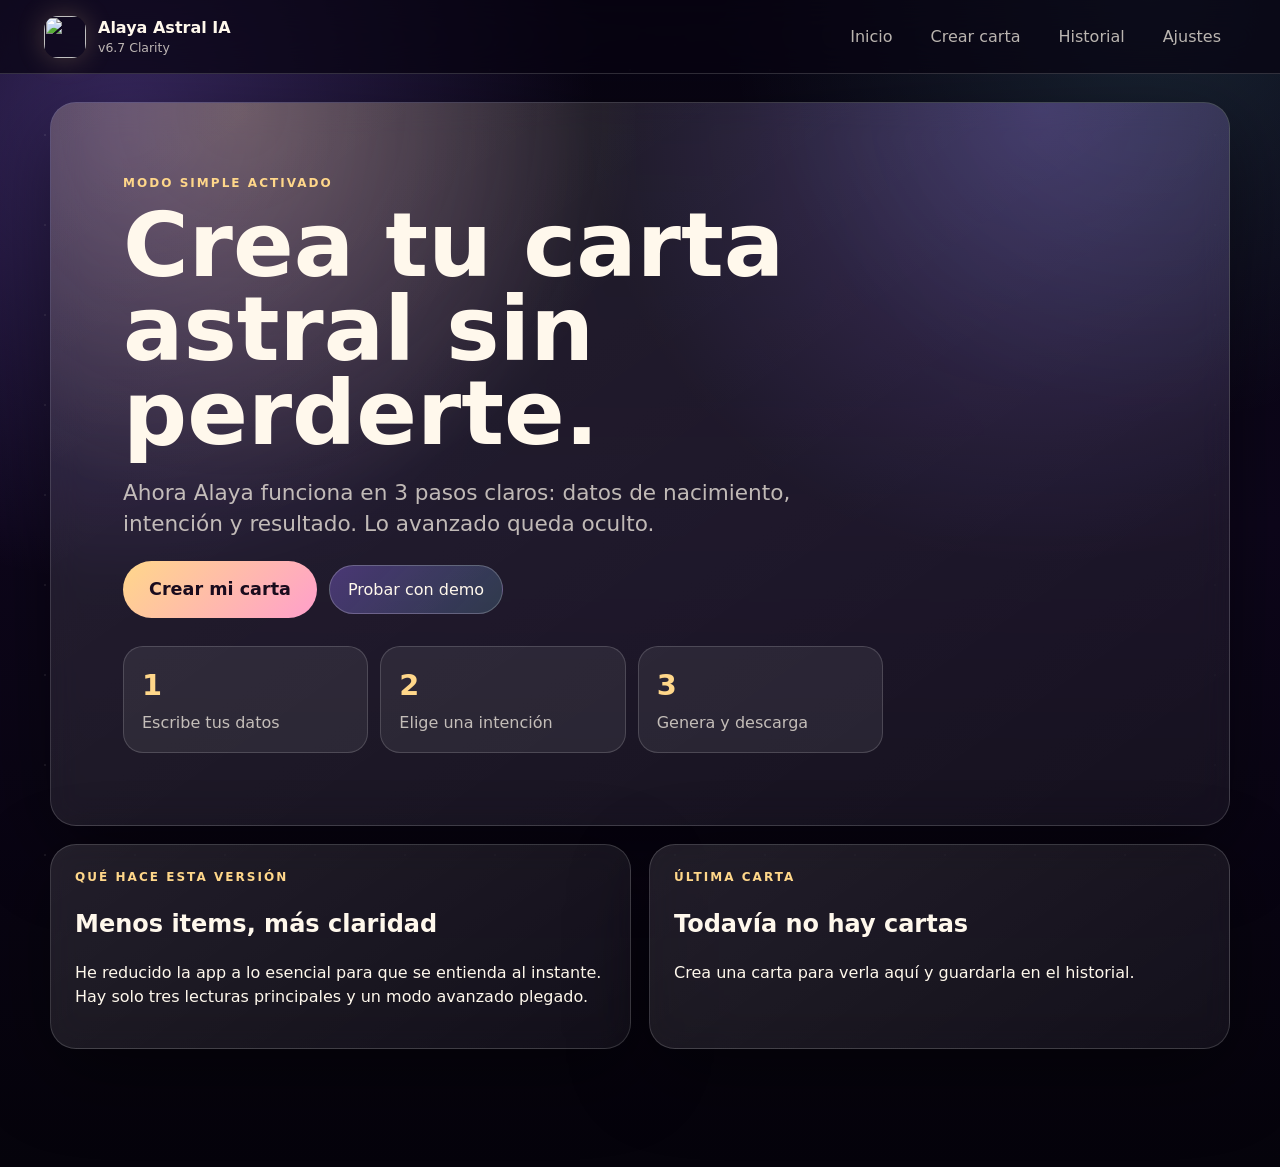
==== commit 27746db2: "Add files via upload" ====
--- a/index.html
+++ b/index.html
@@ -3,232 +3,249 @@
 <head>
   <meta charset="utf-8" />
   <meta name="viewport" content="width=device-width, initial-scale=1, viewport-fit=cover" />
-  <meta name="theme-color" content="#090515" />
-  <meta name="description" content="Alaya Astral IA v6.6 Domain SEO Kit: santuario astral premium preparado para URL real, SEO, PWA, PDF profesional y Astro.com manual.">
-  <title>Alaya Astral IA v6.6 Domain SEO Kit</title>
+  <meta name="theme-color" content="#090414" />
+  <meta name="description" content="Alaya Astral IA v6.7 Clarity: crear una carta astral en 3 pasos, con modo simple, PDF profesional, historial y Astro.com manual opcional." />
+  <title>Alaya Astral IA v6.7 Clarity</title>
   <link rel="manifest" href="manifest.webmanifest" />
   <link rel="apple-touch-icon" href="icons/icon-192.png" />
   <link rel="stylesheet" href="styles.css" />
-  <script src="https://js.puter.com/v2/" defer></script>
-  <script src="app.js" defer></script>
-<link rel="canonical" href="https://example.com/alaya-astral-ia/">
-<meta property="og:title" content="Alaya Astral IA">
-<meta property="og:description" content="Santuario astral premium con lecturas por capas, universo personal y PWA.">
-<meta property="og:type" content="website">
-<meta property="og:url" content="https://example.com/alaya-astral-ia/">
-<meta name="twitter:card" content="summary_large_image">
 </head>
 <body>
-  <div class="cosmos" aria-hidden="true"><span></span><span></span><span></span></div>
-  <header class="topbar glass">
-    <a class="brand" href="#home" data-route="home" aria-label="Inicio Alaya Astral IA">
+  <div class="stars" aria-hidden="true"></div>
+
+  <header class="topbar">
+    <a class="brand" href="#inicio" data-route="inicio" aria-label="Ir al inicio">
       <img src="icons/icon-192.png" alt="" />
-      <span><b>Alaya Astral IA</b><small>v6.5 Publication Kit</small></span>
+      <span><b>Alaya Astral IA</b><small>v6.7 Clarity</small></span>
     </a>
-    <nav class="desktop-nav" aria-label="Navegación principal">
-      <a href="#home" data-route="home">Inicio</a>
-      <a href="#lecturas" data-route="lecturas">Lecturas</a>
-      <a href="#compatibilidad" data-route="compatibilidad">Compatibilidad</a>
-      <a href="#universo" data-route="universo">Universo</a>
+    <nav class="nav desktop" aria-label="Navegación principal">
+      <a href="#inicio" data-route="inicio">Inicio</a>
+      <a href="#crear" data-route="crear">Crear carta</a>
+      <a href="#historial" data-route="historial">Historial</a>
       <a href="#ajustes" data-route="ajustes">Ajustes</a>
     </nav>
-    <button id="installBtn" class="btn ghost small hidden">Instalar</button>
+    <button id="installBtn" class="btn small ghost hidden">Instalar</button>
   </header>
 
-  <main id="app" class="app-shell">
-    <section id="home" class="screen active">
-      <div class="hero-grid">
-        <article class="hero-card glass premium-glow">
-          <p class="eyebrow">Santuario astral inteligente</p>
-          <h1>Una experiencia astral premium, limpia y lista para publicar.</h1>
-          <p class="lead">Crea lecturas premium, revisa la calidad final, enseña una demo clara y prepara publicación PWA con control de estabilidad.</p>
-          <div class="hero-actions">
-            <button class="btn primary" data-route="lecturas">Crear lectura</button>
-            <button class="btn secondary" data-route="universo">Ver mi universo</button>
-            <button class="btn ghost" id="dailyPulseBtn">Pulso del día</button>
-          </div>
-          <div class="mini-stats" id="homeStats"></div>
-        </article>
-        <aside class="astral-orb glass" aria-label="Rueda astral decorativa">
-          <div class="orbit orbit-a"><i>☉</i><i>☽</i><i>♀</i></div>
-          <div class="orbit orbit-b"><i>♃</i><i>♂</i><i>☿</i></div>
-          <div class="orb-core"><span>✦</span><b>ALAYA</b><small>v6.4</small></div>
-        </aside>
-      </div>
-<section id="dailyPulse" class="daily-pulse glass">
-        <div><p class="eyebrow">Pulso Alaya</p><h2>Tu panel vivo aparecerá aquí</h2><p>Genera una lectura o pulsa “Pulso del día” para activar una guía breve sin crear informe completo.</p></div>
-        <div class="pulse-oracle"><span>✦</span><b>Experience</b><small>v5.5</small></div>
+  <main id="app">
+    <section id="inicio" class="screen active">
+      <article class="hero card glow">
+        <p class="eyebrow">Modo simple activado</p>
+        <h1>Crea tu carta astral sin perderte.</h1>
+        <p class="lead">Ahora Alaya funciona en 3 pasos claros: datos de nacimiento, intención y resultado. Lo avanzado queda oculto.</p>
+        <div class="hero-actions">
+          <button class="btn primary big" data-route="crear">Crear mi carta</button>
+          <button class="btn secondary" id="demoBtn">Probar con demo</button>
+        </div>
+        <div class="quick-steps">
+          <div><b>1</b><span>Escribe tus datos</span></div>
+          <div><b>2</b><span>Elige una intención</span></div>
+          <div><b>3</b><span>Genera y descarga</span></div>
+        </div>
+      </article>
+
+      <section class="two-col">
+        <article class="card">
+          <p class="eyebrow">Qué hace esta versión</p>
+          <h2>Menos items, más claridad</h2>
+          <p>He reducido la app a lo esencial para que se entienda al instante. Hay solo tres lecturas principales y un modo avanzado plegado.</p>
+        </article>
+        <article class="card" id="lastCard">
+          <p class="eyebrow">Última carta</p>
+          <h2>Todavía no hay cartas</h2>
+          <p>Crea una carta para verla aquí y guardarla en el historial.</p>
+        </article>
       </section>
-
-      <section class="vision-strip" data-v61-keep>
-        <article class="glass"><b>1 · Belleza</b><span>interfaz inmersiva, limpia y premium.</span></article>
-        <article class="glass"><b>2 · Claridad</b><span>flujo guiado por pasos y resultados ordenados.</span></article>
-        <article class="glass"><b>3 · Profundidad</b><span>lectura, plan útil, universo personal y auditoría.</span></article>
-      </section>
-
-      <section class="section-head">
-        <p class="eyebrow">Última lectura</p><h2>Continuar desde donde lo dejaste</h2>
-      </section>
-      <div id="lastReadingCard" class="empty-card glass">Todavía no hay lecturas guardadas. Crea una para activar tu universo personal.</div>
-    </section>
-
-    <section id="lecturas" class="screen">
-      <section class="section-head split">
-        <div><p class="eyebrow">Crear lectura</p><h2>Consulta guiada en 5 pasos</h2></div>
-        <button id="clearFormBtn" class="btn ghost small">Limpiar</button>
-      </section>
-      <div class="wizard glass">
-        <div class="steps" role="tablist" aria-label="Pasos de lectura">
-          <button class="step active" data-step="1">1 Identidad</button>
-          <button class="step" data-step="2">2 Intención</button>
-          <button class="step" data-step="3">3 Estilo</button>
-          <button class="step" data-step="4">4 Cálculo</button>
-          <button class="step" data-step="5">5 Generar</button>
-        </div>
-        <form id="readingForm" class="form-grid" autocomplete="on">
-          <fieldset class="wizard-page active" data-page="1">
-            <legend>Identidad astral</legend>
-            <label>Nombre<input id="name" name="name" required placeholder="Ej. Alaya" /></label>
-            <div class="row"><label>Fecha nacimiento<input id="birthDate" name="birthDate" type="date" required /></label><label>Hora nacimiento<input id="birthTime" name="birthTime" type="time" required /></label></div>
-            <div class="row"><label>Ciudad<input id="city" name="city" required placeholder="Ej. Barcelona" /></label><label>País<input id="country" name="country" required placeholder="Ej. España" /></label></div>
-            <div class="row"><label>Fiabilidad de la hora<select id="birthReliability" name="birthReliability"><option value="alta">Alta / registro oficial</option><option value="media">Media / recordada</option><option value="aprox">Aproximada</option><option value="desconocida">Desconocida</option></select></label><label>Perfil<select id="profileSelect"><option value="">Sin perfil</option></select></label></div>
-            <div class="button-row"><button type="button" id="saveProfileBtn" class="btn secondary small">Guardar perfil</button><button type="button" id="loadProfileBtn" class="btn ghost small">Cargar perfil</button></div>
-          </fieldset>
-
-          <fieldset class="wizard-page" data-page="2">
-            <legend>Intención de la consulta</legend>
-            <label>Tipo de lectura<select id="readingType" name="readingType">
-              <option value="natal">Carta natal premium</option>
-              <option value="momento">Energía del momento</option>
-              <option value="semana">Guía semanal</option>
-              <option value="decision">Decisión importante</option>
-              <option value="proposito">Propósito y talentos</option>
-              <option value="compatibilidad">Compatibilidad simbólica</option>
-              <option value="astrocom">Lectura con datos Astro.com</option>
-              <option value="release60">Release Vision v6.0</option>
-              <option value="final61">Final QA v6.1</option>
-              <option value="final62">Final Release v6.2</option>
-              <option value="demo62">Demo completa v6.2</option>
-              <option value="audit62">Auditoría v6.2</option>
-              <option value="demo61">Demo final v6.1</option>
-              <option value="audit61">Auditoría final v6.1</option>
-            </select></label>
-            <label>Pregunta central<input id="centralQuestion" name="centralQuestion" placeholder="¿Qué necesito entender ahora?" /></label>
-            <div class="row"><label>Área principal<select id="lifeArea" name="lifeArea"><option>General</option><option>Amor</option><option>Estudios</option><option>Trabajo</option><option>Familia</option><option>Autoestima</option><option>Creatividad</option></select></label><label>Objetivo<select id="energyGoal" name="energyGoal"><option>Claridad</option><option>Calma</option><option>Acción</option><option>Cierre</option><option>Confianza</option><option>Intuición</option></select></label></div>
-            <div class="row"><label>Estado actual<select id="currentState" name="currentState"><option>Centrada/o</option><option>Cansada/o</option><option>Confusa/o</option><option>Ilusionada/o</option><option>Bloqueada/o</option><option>En cambio</option></select></label><label>Palabra clave<input id="keyword" name="keyword" placeholder="Ej. calma, foco, valentía..." /></label></div>
-            <label>Contexto personal<textarea id="context" name="context" rows="4" placeholder="Cuenta brevemente qué está pasando o qué quieres mirar..."></textarea></label>
-          </fieldset>
-
-          <fieldset class="wizard-page" data-page="3">
-            <legend>Estilo de lectura</legend>
-            <div class="choice-grid">
-              <label class="choice"><input type="radio" name="tone" value="mistica" checked /><span>Mística profunda</span></label>
-              <label class="choice"><input type="radio" name="tone" value="clara" /><span>Clara y razonable</span></label>
-              <label class="choice"><input type="radio" name="tone" value="practica" /><span>Práctica y directa</span></label>
-              <label class="choice"><input type="radio" name="tone" value="premium" /><span>Informe premium</span></label>
-            </div>
-            <div class="row"><label>Profundidad<select id="depth" name="depth"><option value="media">Media</option><option value="alta">Alta</option><option value="breve">Breve</option></select></label><label>Idioma<select id="language" name="language"><option value="es">Español</option><option value="ca">Català</option><option value="en">English</option></select></label></div>
-            <div class="row"><label>Tema visual<select id="theme" name="theme"><option value="cosmic">Cósmico violeta</option><option value="lunar">Lunar azul</option><option value="solar">Dorado solar</option><option value="aurora">Aurora mística</option></select></label><label>Formato<select id="format" name="format"><option value="secciones">Por secciones</option><option value="diario">Diario personal</option><option value="ejecutivo">Resumen ejecutivo</option><option value="premium">Informe premium</option><option value="visionboard">Vision board</option></select></label></div>
-            <div class="row"><label>Experiencia Vision<select id="visionExperience" name="visionExperience"><option value="equilibrada">Equilibrada</option><option value="espectacular">Espectacular</option><option value="minimal">Minimal premium</option><option value="profesional">Profesional para cliente</option></select></label><label>Ritual visual<select id="ritualVisual" name="ritualVisual"><option value="suave">Suave</option><option value="inmersivo">Inmersivo</option><option value="rapido">Rápido</option><option value="ceremonial">Ceremonial</option></select></label></div>
-            <div class="row"><label>Escena Studio<select id="studioScene" name="studioScene"><option value="santuario">Santuario astral</option><option value="observatorio">Observatorio nocturno</option><option value="templo">Templo solar</option><option value="jardin">Jardín lunar</option><option value="portal">Portal de estrellas</option></select></label><label>Portada Studio<select id="coverMode" name="coverMode"><option value="editorial">Editorial premium</option><option value="minimalista">Minimalista elegante</option><option value="mistica">Mística intensa</option><option value="cliente">Entrega para cliente</option></select></label></div>
-            <label>Frase de portada<input id="coverPhrase" name="coverPhrase" placeholder="Ej. Mi mapa interior empieza a ordenarse" /></label>
-            <div class="row"><label>Modo Royal<select id="eliteMode" name="eliteMode"><option value="cinematografico">Cinematográfico</option><option value="editorial">Editorial lujo</option><option value="minimal">Minimal joya</option><option value="ritual">Ritual inmersivo</option></select></label><label>Momento wow<select id="wowMoment" name="wowMoment"><option value="portada">Portada impactante</option><option value="frase">Frase central memorable</option><option value="rueda">Rueda astral protagonista</option><option value="dossier">Dossier para compartir</option></select></label></div>
-            <label>Sello visual Royal<input id="eliteSeal" name="eliteSeal" placeholder="Ej. luz dorada, luna azul, cristal violeta..." /></label>
-            <div class="row"><label>Nivel Royal<select id="royalLevel" name="royalLevel"><option value="elegante">Elegante</option><option value="ceremonial">Ceremonial</option><option value="editorial">Editorial premium</option><option value="joya">Joya minimalista</option></select></label><label>Entrega Royal<select id="royalDelivery" name="royalDelivery"><option value="dossier">Dossier premium</option><option value="onepage">One-page ejecutivo</option><option value="pdf">PDF profesional</option><option value="universo">Universo personal</option></select></label></div>
-            <div class="row"><label>Modo Constellation<select id="infiniteMode" name="infiniteMode"><option value="santuario">Santuario premium</option><option value="observatorio">Observatorio editorial</option><option value="ritual">Ritual inmersivo</option><option value="cliente">Entrega para cliente</option></select></label><label>Prioridad Constellation<select id="infinitePriority" name="infinitePriority"><option value="claridad">Claridad y orden</option><option value="belleza">Belleza visual</option><option value="profundidad">Profundidad emocional</option><option value="entrega">Entrega profesional</option></select></label></div>
-            <div class="row"><label>Arquitectura v4.1<select id="constellationArchitecture" name="constellationArchitecture"><option value="santuario">Santuario premium</option><option value="editorial">Editorial de lujo</option><option value="ritual">Ritual cinematográfico</option><option value="cliente">Cliente / demo profesional</option></select></label><label>Momento estrella<select id="starMoment" name="starMoment"><option value="portada">Portada memorable</option><option value="rueda">Rueda astral protagonista</option><option value="onepage">One-page para compartir</option><option value="universo">Universo personal vivo</option></select></label></div>
-            <label>Promesa visible v4.1<input id="visiblePromise" name="visiblePromise" placeholder="Ej. Una lectura que se entiende, emociona y se puede entregar" /></label>
-            <div class="row"><label>Visual Aurora<select id="auroraVisual" name="auroraVisual"><option value="cinematic">Cinematográfico</option><option value="editorial">Editorial premium</option><option value="immersive">Inmersivo</option><option value="minimal">Minimal joya</option><option value="soft">Suave lunar</option></select></label><label>Ritmo Aurora<select id="auroraFlow" name="auroraFlow"><option value="ceremonial">Ceremonial</option><option value="deep">Profundo</option><option value="calm">Calmado</option><option value="fast">Directo</option><option value="client">Entrega cliente</option></select></label></div>
-            <label>Promesa Aurora<input id="auroraPromise" name="auroraPromise" placeholder="Ej. Una lectura visual, clara y memorable" /></label>
-            <div class="row"><label>Intensidad Aurora<select id="auroraIntensity" name="auroraIntensity"><option value="soft">Suave y luminosa</option><option value="balanced">Equilibrada</option><option value="wow">Wow cinematográfica</option><option value="premium">Premium editorial</option></select></label><label>Foco Aurora<select id="auroraFocus" name="auroraFocus"><option value="entrada">Entrada memorable</option><option value="rueda">Rueda protagonista</option><option value="resultado">Resultado por capas</option><option value="pdf">Entrega PDF</option><option value="universo">Universo personal</option></select></label></div>
-            <div class="row"><label>Modo Celestial<select id="celestialMode" name="celestialMode"><option value="elegancia">Lujo suave</option><option value="calma">Calma mística</option><option value="profundidad">Profundidad emocional</option><option value="espectaculo">Espectáculo cinematográfico</option><option value="cliente">Entrega para cliente</option></select></label><label>Estructura Celestial<select id="celestialStructure" name="celestialStructure"><option value="guiado">Guiada por pasos</option><option value="simple">Simple y directa</option><option value="editorial">Editorial premium</option><option value="profesional">Profesional completa</option></select></label></div>
-            <label>Promesa Celestial<input id="celestialPromise" name="celestialPromise" placeholder="Ej. Una lectura espectacular, ordenada y lista para guardar" /></label>
-            <div class="row"><label>Modo Zenith<select id="zenithMode" name="zenithMode"><option value="showcase">Showcase espectacular</option><option value="product">Producto final claro</option><option value="premium">Entrega premium</option><option value="minimal">Minimal lujo</option><option value="audit">Visual + auditoría</option></select></label><label>Foco Zenith<select id="zenithFocus" name="zenithFocus"><option value="entrada">Entrada impactante</option><option value="lectura">Lectura por capas</option><option value="rueda">Rueda astral protagonista</option><option value="pdf">PDF / dossier profesional</option><option value="universo">Universo personal</option></select></label></div>
-            <label>Promesa Zenith<input id="zenithPromise" name="zenithPromise" placeholder="Ej. Una experiencia que parece premium desde el primer segundo" /></label>
-            <div class="row"><label>Modo Nova<select id="novaMode" name="novaMode"><option value="final">Producto final premium</option><option value="showcase">Showcase para enseñar</option><option value="editorial">Editorial lujo</option><option value="minimal">Minimal joya</option><option value="client">Entrega cliente</option></select></label><label>Cima Nova<select id="novaPeak" name="novaPeak"><option value="home">Home espectacular</option><option value="wheel">Rueda astral hero</option><option value="reading">Lectura memorable</option><option value="pdf">PDF/dossier editorial</option><option value="universe">Universo personal</option></select></label></div>
-            <label>Promesa Nova<input id="novaPromise" name="novaPromise" placeholder="Ej. Una app que se entiende, emociona y se puede enseñar" /></label>
-            <div class="row"><label>Flujo Nova<select id="novaFlow" name="novaFlow"><option value="guided">Guiado y claro</option><option value="cinematic">Cinemático premium</option><option value="minimal">Minimal espectacular</option><option value="client">Entrega cliente</option><option value="qa">QA antes de publicar</option></select></label><label>Puerta Nova<select id="novaGate" name="novaGate"><option value="demo">Demo enseñable</option><option value="qa">Revisión QA</option><option value="release">Lista para publicar</option><option value="polish">Pulido visual</option><option value="astro">Cálculo/Astro.com</option></select></label></div>
-            <div class="row"><label>Modo Nova+<select id="novaPlusMode" name="novaPlusMode"><option value="showcase">Showcase espectacular</option><option value="product">Producto limpio</option><option value="client">Entrega para cliente</option><option value="mobile">Prioridad móvil</option><option value="launch">Preparar publicación</option></select></label><label>Escenario demo<select id="demoScenario" name="demoScenario"><option value="three">Demo 3 minutos</option><option value="home">Solo home y lectura</option><option value="pdf">PDF/dossier premium</option><option value="universe">Universo personal</option><option value="technical">Astro.com + auditoría</option></select></label></div>
-            <label>Frase de demo Nova+<input id="demoPhrase" name="demoPhrase" placeholder="Ej. Entra, entiende tu energía y sal con una acción clara" /></label>
-          </fieldset>
-
-          <fieldset class="wizard-page" data-page="4">
-            <legend>Fuente de cálculo y auditoría</legend>
-            <div class="row"><label>Motor<select id="calcSource" name="calcSource"><option value="symbolic">Simbólico interno</option><option value="basic">Cálculo básico offline aproximado</option><option value="astrocom">Posiciones copiadas desde Astro.com</option></select></label><label>Sistema de casas<select id="houseSystem" name="houseSystem"><option>Placidus</option><option>Whole Sign</option><option>Casas iguales</option><option>No indicado</option></select></label></div>
-            <div class="row"><label>Latitud<input id="latitude" name="latitude" type="number" step="0.0001" placeholder="41.3874" /></label><label>Longitud<input id="longitude" name="longitude" type="number" step="0.0001" placeholder="2.1686" /></label><label>UTC nacimiento<input id="utc" name="utc" type="number" step="0.5" placeholder="1" /></label></div>
-            <label>Posiciones de Astro.com / referencia manual<textarea id="astroText" name="astroText" rows="5" placeholder="Sol Aries 12° · Luna Cáncer 3° · Ascendente Libra 18°..."></textarea></label>
-            <div class="button-row"><a class="btn secondary small" href="https://www.astro.com/cgi/genchart.cgi?lang=s" target="_blank" rel="noopener noreferrer">Abrir Astro.com</a><button type="button" id="parseAstroBtn" class="btn ghost small">Analizar texto pegado</button></div>
-            <div id="astroPreview" class="note-card">Astro.com se usa solo como referencia manual pegada por la persona usuaria. No hay scraping ni automatización.</div>
-          </fieldset>
-
-          <fieldset class="wizard-page" data-page="5">
-            <legend>Generar experiencia</legend>
-            <div class="generation-card">
-              <p class="eyebrow">Ritual de generación</p>
-              <h3>Alaya alineará identidad, intención, estilo y cálculo.</h3>
-              <p>El resultado se organizará en capas: impacto emocional, lectura principal, plan útil, capa visual y auditoría técnica.</p>
-            </div>
-            <aside id="experiencePreview" class="experience-preview">
-              <b>Vista previa Constellation</b>
-              <span>Completa los pasos para ver aquí la estructura visual de la lectura antes de generarla.</span>
-            </aside>
-            <div class="button-row"><button type="submit" class="btn primary">Generar lectura Vision</button><button type="button" id="sampleBtn" class="btn secondary">Demo rápida</button></div>
-          </fieldset>
+    </section>
+
+    <section id="crear" class="screen">
+      <div class="section-title">
+        <p class="eyebrow">Crear carta</p>
+        <h2>Solo 3 pasos</h2>
+        <p>Rellena lo básico. Si no sabes algún dato avanzado, déjalo vacío.</p>
+      </div>
+
+      <div class="wizard card">
+        <div class="progress" aria-label="Progreso">
+          <button class="dot active" type="button" data-step="1"><b>1</b><span>Datos</span></button>
+          <button class="dot" type="button" data-step="2"><b>2</b><span>Intención</span></button>
+          <button class="dot" type="button" data-step="3"><b>3</b><span>Resultado</span></button>
+        </div>
+
+        <form id="chartForm" novalidate>
+          <section class="step-page active" data-page="1">
+            <h3>1 · Datos de nacimiento</h3>
+            <p class="hint">Esto es lo mínimo para crear la carta.</p>
+            <div class="grid-2">
+              <label>Nombre
+                <input id="name" name="name" required placeholder="Ej. Atenea" />
+              </label>
+              <label>Fecha de nacimiento
+                <input id="birthDate" name="birthDate" type="date" required />
+              </label>
+              <label>Hora de nacimiento
+                <input id="birthTime" name="birthTime" type="time" required />
+              </label>
+              <label>Ciudad
+                <input id="city" name="city" required placeholder="Ej. Barcelona" />
+              </label>
+              <label>País
+                <input id="country" name="country" required placeholder="Ej. España" />
+              </label>
+              <label>Precisión de la hora
+                <select id="timeAccuracy" name="timeAccuracy">
+                  <option value="alta">Alta: hora oficial</option>
+                  <option value="media">Media: hora recordada</option>
+                  <option value="baja">Baja: aproximada</option>
+                  <option value="sin-hora">No sé la hora exacta</option>
+                </select>
+              </label>
+            </div>
+            <div class="actions right">
+              <button class="btn primary" type="button" data-next="2">Siguiente</button>
+            </div>
+          </section>
+
+          <section class="step-page" data-page="2">
+            <h3>2 · Elige qué carta quieres</h3>
+            <p class="hint">Solo hay tres opciones principales para que no sea un lío.</p>
+            <div class="choice-grid" role="radiogroup" aria-label="Tipo de carta">
+              <label class="choice selected">
+                <input type="radio" name="readingType" value="natal" checked />
+                <b>Carta natal</b>
+                <span>Personalidad, emociones, talentos y retos.</span>
+              </label>
+              <label class="choice">
+                <input type="radio" name="readingType" value="hoy" />
+                <b>Energía de hoy</b>
+                <span>Guía breve para el momento actual.</span>
+              </label>
+              <label class="choice">
+                <input type="radio" name="readingType" value="compatibilidad" />
+                <b>Compatibilidad</b>
+                <span>Lectura simbólica entre dos personas.</span>
+              </label>
+            </div>
+
+            <div id="compatBox" class="soft-box hidden">
+              <h4>Datos de la segunda persona</h4>
+              <div class="grid-2">
+                <label>Nombre de la otra persona<input id="otherName" name="otherName" placeholder="Ej. Alex" /></label>
+                <label>Fecha nacimiento otra persona<input id="otherBirthDate" name="otherBirthDate" type="date" /></label>
+              </div>
+            </div>
+
+            <label>Pregunta o intención
+              <textarea id="intention" name="intention" rows="3" placeholder="Ej. ¿Qué necesito entender de mi momento actual?"></textarea>
+            </label>
+
+            <details class="advanced">
+              <summary>Modo avanzado opcional</summary>
+              <p class="hint">No hace falta tocar esto para crear la carta. Sirve para revisar con Astro.com o mejorar datos técnicos.</p>
+              <div class="grid-2">
+                <label>Latitud<input id="lat" name="lat" placeholder="41.38" /></label>
+                <label>Longitud<input id="lon" name="lon" placeholder="2.17" /></label>
+                <label>UTC nacimiento<input id="utc" name="utc" placeholder="+01:00" /></label>
+                <label>Sistema de casas
+                  <select id="houses" name="houses">
+                    <option>No indicado</option><option>Placidus</option><option>Whole Sign</option><option>Casas iguales</option>
+                  </select>
+                </label>
+              </div>
+              <label>Posiciones copiadas desde Astro.com
+                <textarea id="astroText" name="astroText" rows="5" placeholder="Ej. Sol Aries 12°, Luna Cáncer 4°, Ascendente Libra 8°..."></textarea>
+              </label>
+              <div class="actions">
+                <a class="btn ghost" href="https://www.astro.com/free/free_chart_e.htm" target="_blank" rel="noopener">Abrir Astro.com</a>
+              </div>
+            </details>
+
+            <div class="actions between">
+              <button class="btn ghost" type="button" data-next="1">Atrás</button>
+              <button class="btn primary" type="submit">Generar carta</button>
+            </div>
+          </section>
+
+          <section class="step-page" data-page="3">
+            <h3>3 · Tu carta</h3>
+            <div id="resultSlot" class="result-empty">
+              Rellena los pasos anteriores y pulsa <b>Generar carta</b>.
+            </div>
+          </section>
         </form>
-        <div class="wizard-actions"><button id="prevStep" class="btn ghost small">Anterior</button><button id="nextStep" class="btn secondary small">Siguiente</button></div>
-      </div>
-
-      <section id="resultArea" class="result-area hidden"></section>
-      <section class="section-head split"><div><p class="eyebrow">Historial</p><h2>Lecturas guardadas</h2></div><div class="button-row"><input id="historySearch" class="search" placeholder="Buscar..." /><button id="exportHistoryBtn" class="btn ghost small">Exportar</button></div></section>
+      </div>
+    </section>
+
+    <section id="historial" class="screen">
+      <div class="section-title split">
+        <div>
+          <p class="eyebrow">Historial</p>
+          <h2>Tus cartas guardadas</h2>
+        </div>
+        <button id="clearHistoryBtn" class="btn ghost small">Borrar historial</button>
+      </div>
       <div id="historyList" class="history-list"></div>
     </section>
 
-    <section id="compatibilidad" class="screen">
-      <section class="section-head"><p class="eyebrow">Compatibilidad</p><h2>Lectura de dos universos</h2><p>Una lectura visual y simbólica para observar puntos de encuentro, diferencias, comunicación y cuidado mutuo.</p></section>
-      <form id="compatForm" class="glass form-grid compact-form">
-        <div class="row"><label>Persona A<input id="compatA" placeholder="Nombre A" /></label><label>Persona B<input id="compatB" placeholder="Nombre B" /></label></div>
-        <div class="row"><label>Foco<select id="compatFocus"><option>Amor</option><option>Amistad</option><option>Familia</option><option>Proyecto</option></select></label><label>Estilo<select id="compatTone"><option>Suave</option><option>Claro</option><option>Profundo</option><option>Premium</option></select></label></div>
-        <button class="btn primary" type="submit">Generar compatibilidad</button>
-      </form>
-      <div id="compatResult" class="result-area"></div>
-    </section>
-
-    <section id="universo" class="screen">
-      <section class="section-head split"><div><p class="eyebrow">Mi Universo</p><h2>Tu evolución astral organizada</h2></div><button id="refreshUniverseBtn" class="btn secondary small">Actualizar</button></section>
-      <div id="universeDashboard" class="dashboard-grid"></div>
-      <section class="glass universe-command"><h3>Mesa de mando Vision Royal</h3><div id="commandCenter" class="command-grid"></div></section>
-      <section class="glass universe-timeline"><h3>Línea de evolución</h3><div id="timeline"></div></section>
-    </section>
-
     <section id="ajustes" class="screen">
-      <section class="section-head"><p class="eyebrow">Ajustes</p><h2>Control de la experiencia</h2></section>
+      <div class="section-title">
+        <p class="eyebrow">Ajustes</p>
+        <h2>Simple por defecto</h2>
+        <p>La app está pensada para que cualquiera pueda hacer una carta sin leer instrucciones largas.</p>
+      </div>
       <div class="settings-grid">
-        <article class="glass setting-card"><h3>Apariencia</h3><label>Modo visual<select id="appTheme"><option value="cosmic">Cósmico</option><option value="lunar">Lunar</option><option value="solar">Solar</option><option value="aurora">Aurora</option></select></label><label class="switch"><input id="comfortMode" type="checkbox" />Modo lectura cómoda</label><label class="switch"><input id="highContrast" type="checkbox" />Alto contraste</label></article>
-        <article class="glass setting-card"><h3>Datos</h3><button id="downloadBackupBtn" class="btn secondary">Descargar backup</button><label class="file-label">Importar backup<input id="importBackupInput" type="file" accept="application/json" /></label><button id="clearDataBtn" class="btn danger">Borrar datos locales</button></article>
-        <article class="glass setting-card"><h3>Publicación</h3><p>Incluye manifest, service worker, iconos, README y caché PWA v6.5 Publication Kit con checklist QA y demo estable.</p><button id="downloadReadmeBtn" class="btn ghost">Descargar guía rápida</button></article>
+        <article class="card">
+          <h3>Apariencia</h3>
+          <label class="switch"><input id="comfortToggle" type="checkbox" /> Lectura cómoda</label>
+          <label class="switch"><input id="contrastToggle" type="checkbox" /> Alto contraste</label>
+        </article>
+        <article class="card">
+          <h3>Datos</h3>
+          <button id="exportBtn" class="btn secondary">Exportar historial</button>
+          <label class="import-label">Importar historial<input id="importFile" type="file" accept="application/json" /></label>
+        </article>
+        <article class="card">
+          <h3>Ayuda rápida</h3>
+          <ol class="help-list">
+            <li>Entra en <b>Crear carta</b>.</li>
+            <li>Rellena nombre, fecha, hora y ciudad.</li>
+            <li>Elige carta natal, energía de hoy o compatibilidad.</li>
+            <li>Pulsa <b>Generar carta</b>.</li>
+            <li>Guarda o descarga el PDF.</li>
+          </ol>
+        </article>
       </div>
     </section>
   </main>
 
-  <nav class="bottom-nav glass" aria-label="Navegación móvil">
-    <button data-route="home">Inicio</button>
-    <button data-route="lecturas">Lecturas</button>
-    <button data-route="compatibilidad">Compatibilidad</button>
-    <button data-route="universo">Universo</button>
+  <nav class="bottom-nav" aria-label="Navegación móvil">
+    <button data-route="inicio">Inicio</button>
+    <button data-route="crear">Crear</button>
+    <button data-route="historial">Historial</button>
     <button data-route="ajustes">Ajustes</button>
   </nav>
 
-  <template id="resultTemplate">
-    <article class="reading glass premium-result">
+  <template id="readingTemplate">
+    <article class="reading card printable">
       <div class="reading-cover">
-        <p class="eyebrow">Informe Alaya Astral IA · v6.5 Publication Kit</p>
+        <p class="eyebrow">Alaya Astral IA · Carta clara</p>
         <h2 data-field="title"></h2>
         <p data-field="subtitle"></p>
-        <div class="cover-badges" data-field="badges"></div>
-      </div>
-      <div class="result-actions no-print"></div>
-      <div class="layer-grid"></div>
+        <div data-field="badges" class="badges"></div>
+      </div>
+      <div class="reading-layout">
+        <aside class="astro-wheel" data-field="wheel"></aside>
+        <div data-field="sections" class="reading-sections"></div>
+      </div>
+      <div class="actions wrap no-print">
+        <button class="btn primary" data-action="save">Guardar carta</button>
+        <button class="btn secondary" data-action="pdf">Descargar PDF</button>
+        <button class="btn ghost" data-action="copy">Copiar texto</button>
+        <button class="btn ghost" data-action="html">Descargar HTML</button>
+      </div>
     </article>
   </template>
+
+  <script src="app.js" defer></script>
 </body>
 </html>
--- a/styles.css
+++ b/styles.css
@@ -1,416 +1,5 @@
-
-:root{--bg:#090515;--bg2:#130926;--card:rgba(255,255,255,.08);--card2:rgba(255,255,255,.12);--line:rgba(255,255,255,.16);--text:#fff8ea;--muted:#c9bddc;--gold:#f2d18b;--violet:#9b7cff;--blue:#85c8ff;--danger:#ff7b94;--shadow:0 24px 90px rgba(0,0,0,.38);--radius:28px;--safe-bottom:env(safe-area-inset-bottom,0px)}
-*{box-sizing:border-box}html{scroll-behavior:smooth}body{margin:0;background:radial-gradient(circle at 10% 0%,#2d1559 0,#130926 36%,#090515 78%);color:var(--text);font-family:Inter,ui-sans-serif,system-ui,-apple-system,BlinkMacSystemFont,"Segoe UI",sans-serif;min-height:100svh;padding-bottom:calc(78px + var(--safe-bottom));overflow-x:hidden}body.theme-lunar{--violet:#7cc7ff;--gold:#c9e9ff;background:radial-gradient(circle at 10% 0%,#12385f 0,#081526 44%,#030712 100%)}body.theme-solar{--violet:#ffb46c;--gold:#ffe0a3;background:radial-gradient(circle at 20% 0%,#52220f 0,#170b08 54%,#070304 100%)}body.theme-aurora{--violet:#83f7d4;--gold:#f7d48b;background:radial-gradient(circle at 10% 0%,#103f48 0,#15122f 46%,#070411 100%)}body.comfort{font-size:18px;line-height:1.65}body.contrast{--card:rgba(0,0,0,.62);--card2:rgba(0,0,0,.75);--line:rgba(255,255,255,.42);--muted:#fff}
-.cosmos{position:fixed;inset:0;pointer-events:none;z-index:-1;background-image:radial-gradient(circle at 15% 18%,rgba(255,255,255,.8) 0 1px,transparent 1.7px),radial-gradient(circle at 75% 32%,rgba(255,255,255,.55) 0 1px,transparent 1.8px),radial-gradient(circle at 58% 82%,rgba(255,255,255,.45) 0 1px,transparent 1.7px);background-size:170px 170px,230px 230px,310px 310px}.cosmos span{position:absolute;border-radius:999px;filter:blur(32px);opacity:.34}.cosmos span:nth-child(1){width:380px;height:380px;left:-90px;top:120px;background:#9169ff}.cosmos span:nth-child(2){width:320px;height:320px;right:-80px;top:260px;background:#f0c878}.cosmos span:nth-child(3){width:260px;height:260px;left:42%;bottom:-110px;background:#5ce0ff}.glass{background:linear-gradient(135deg,rgba(255,255,255,.12),rgba(255,255,255,.055));backdrop-filter:blur(22px);border:1px solid var(--line);box-shadow:var(--shadow);border-radius:var(--radius)}.topbar{position:sticky;top:0;z-index:50;display:flex;align-items:center;justify-content:space-between;margin:14px auto 0;padding:12px;max-width:1180px;width:calc(100% - 24px)}.brand{display:flex;align-items:center;gap:12px;color:var(--text);text-decoration:none}.brand img{width:44px;height:44px;border-radius:14px}.brand b{display:block}.brand small{display:block;color:var(--muted);font-size:.78rem}.desktop-nav{display:flex;gap:6px}.desktop-nav a,.bottom-nav button{color:var(--muted);text-decoration:none;background:transparent;border:0;padding:11px 13px;border-radius:999px;font:inherit;cursor:pointer}.desktop-nav a.active,.bottom-nav button.active{color:var(--text);background:rgba(255,255,255,.13)}.app-shell{max-width:1180px;margin:0 auto;padding:28px 12px}.screen{display:none}.screen.active{display:block;animation:fadeUp .34s ease both}@keyframes fadeUp{from{opacity:0;transform:translateY(12px)}to{opacity:1;transform:none}}.hero-grid{display:grid;grid-template-columns:minmax(0,1.18fr) minmax(320px,.82fr);gap:22px;align-items:stretch}.hero-card{padding:clamp(26px,5vw,58px);min-height:520px;display:flex;flex-direction:column;justify-content:center}.premium-glow{position:relative;overflow:hidden}.premium-glow:before{content:"";position:absolute;inset:-2px;background:radial-gradient(circle at 20% 20%,rgba(255,229,160,.26),transparent 33%),radial-gradient(circle at 85% 10%,rgba(151,112,255,.28),transparent 36%);z-index:-1}.eyebrow{text-transform:uppercase;letter-spacing:.16em;font-size:.74rem;color:var(--gold);font-weight:800;margin:0 0 10px}h1,h2,h3,p{margin-top:0}h1{font-size:clamp(2.5rem,8vw,5.8rem);line-height:.9;letter-spacing:-.08em;margin-bottom:20px}h2{font-size:clamp(1.7rem,4vw,3rem);line-height:1;letter-spacing:-.04em}.lead{font-size:1.15rem;max-width:720px;color:var(--muted)}.btn{border:0;border-radius:999px;padding:13px 18px;font-weight:800;cursor:pointer;color:var(--text);background:rgba(255,255,255,.12);text-decoration:none;display:inline-flex;align-items:center;justify-content:center;gap:8px;transition:.2s transform,.2s background}.btn:hover{transform:translateY(-1px);background:rgba(255,255,255,.18)}.btn.primary{background:linear-gradient(135deg,var(--gold),#fff0ba);color:#221606}.btn.secondary{background:linear-gradient(135deg,rgba(155,124,255,.92),rgba(105,207,255,.72));color:white}.btn.ghost{background:rgba(255,255,255,.08);border:1px solid var(--line)}.btn.danger{background:rgba(255,96,126,.18);border:1px solid rgba(255,96,126,.45);color:#ffe6eb}.btn.small{padding:9px 13px;font-size:.9rem}.hidden{display:none!important}.hero-actions,.button-row,.wizard-actions{display:flex;gap:10px;flex-wrap:wrap}.mini-stats{display:grid;grid-template-columns:repeat(3,minmax(0,1fr));gap:10px;margin-top:26px}.stat{padding:13px;border-radius:18px;background:rgba(255,255,255,.08);border:1px solid var(--line)}.stat b{display:block;font-size:1.35rem}.stat span{font-size:.82rem;color:var(--muted)}.astral-orb{min-height:520px;display:grid;place-items:center;position:relative;overflow:hidden}.orbit{position:absolute;border:1px solid rgba(255,255,255,.18);border-radius:50%;animation:spin 24s linear infinite}.orbit-a{width:320px;height:320px}.orbit-b{width:420px;height:420px;animation-direction:reverse;animation-duration:36s}.orbit i{position:absolute;font-style:normal;color:var(--gold);font-size:2rem}.orbit i:nth-child(1){left:50%;top:-18px}.orbit i:nth-child(2){right:-14px;top:55%}.orbit i:nth-child(3){left:8%;bottom:10%}@keyframes spin{to{transform:rotate(360deg)}}.orb-core{width:190px;height:190px;border-radius:50%;display:grid;place-items:center;background:radial-gradient(circle,var(--card2),rgba(255,255,255,.03));border:1px solid var(--line);box-shadow:inset 0 0 40px rgba(255,255,255,.08)}.orb-core span{font-size:3rem}.orb-core b{letter-spacing:.2em}.orb-core small{color:var(--muted);margin-top:-25px}.vision-strip,.dashboard-grid,.settings-grid{display:grid;grid-template-columns:repeat(3,minmax(0,1fr));gap:14px;margin:20px 0}.vision-strip article,.setting-card{padding:18px}.vision-strip span{display:block;color:var(--muted);margin-top:4px}.section-head{margin:36px 0 16px}.section-head.split{display:flex;align-items:end;justify-content:space-between;gap:18px}.wizard{padding:16px}.steps{display:grid;grid-template-columns:repeat(5,1fr);gap:8px;margin-bottom:18px}.step{border:1px solid var(--line);background:rgba(255,255,255,.06);color:var(--muted);border-radius:16px;padding:12px;cursor:pointer;font-weight:800}.step.active{background:rgba(242,209,139,.18);color:var(--text);border-color:rgba(242,209,139,.45)}.form-grid{display:grid;gap:16px}fieldset{border:0;padding:0;margin:0}legend{font-size:1.55rem;font-weight:900;margin-bottom:16px}.wizard-page{display:none}.wizard-page.active{display:grid;gap:14px}label{display:grid;gap:8px;color:var(--muted);font-weight:750}input,select,textarea{width:100%;border-radius:16px;border:1px solid var(--line);background:rgba(6,3,14,.58);color:var(--text);padding:13px 14px;font:inherit;outline:none}textarea{resize:vertical}input:focus,select:focus,textarea:focus{border-color:var(--gold);box-shadow:0 0 0 4px rgba(242,209,139,.12)}.row{display:grid;grid-template-columns:repeat(2,minmax(0,1fr));gap:12px}.row:has(label:nth-child(3)){grid-template-columns:repeat(3,minmax(0,1fr))}.choice-grid{display:grid;grid-template-columns:repeat(4,minmax(0,1fr));gap:10px}.choice{cursor:pointer}.choice input{display:none}.choice span{display:block;border:1px solid var(--line);background:rgba(255,255,255,.06);border-radius:18px;padding:18px;color:var(--text);text-align:center}.choice input:checked+span{border-color:var(--gold);background:rgba(242,209,139,.18)}.note-card,.empty-card{padding:16px;border-radius:18px;background:rgba(255,255,255,.065);border:1px solid var(--line);color:var(--muted)}.generation-card{padding:22px;border-radius:22px;background:linear-gradient(135deg,rgba(242,209,139,.13),rgba(155,124,255,.11));border:1px solid var(--line)}.wizard-actions{justify-content:space-between;margin-top:16px}.result-area{margin-top:24px}.reading{overflow:hidden}.reading-cover{padding:32px;background:radial-gradient(circle at 15% 10%,rgba(242,209,139,.22),transparent 38%),radial-gradient(circle at 90% 10%,rgba(155,124,255,.23),transparent 42%);border-bottom:1px solid var(--line)}.reading-cover h2{font-size:clamp(2rem,6vw,4.5rem);margin-bottom:12px}.cover-badges{display:flex;gap:8px;flex-wrap:wrap}.badge{display:inline-flex;align-items:center;gap:6px;padding:8px 11px;border-radius:999px;background:rgba(255,255,255,.09);border:1px solid var(--line);color:var(--text);font-size:.86rem}.result-actions{display:flex;gap:10px;flex-wrap:wrap;padding:16px 18px;border-bottom:1px solid var(--line)}.layer-grid{display:grid;gap:14px;padding:18px}.layer{padding:20px;border-radius:22px;background:rgba(255,255,255,.065);border:1px solid var(--line)}.layer h3{display:flex;align-items:center;gap:10px;font-size:1.35rem;margin-bottom:12px}.layer p{color:var(--muted)}.cards-grid{display:grid;grid-template-columns:repeat(2,minmax(0,1fr));gap:12px}.mini-card{padding:15px;border-radius:18px;background:rgba(0,0,0,.16);border:1px solid var(--line)}.mini-card b{display:block;color:var(--gold);margin-bottom:5px}.astral-wheel{width:min(100%,440px);aspect-ratio:1;margin:8px auto;border-radius:50%;position:relative;border:2px solid rgba(242,209,139,.45);background:radial-gradient(circle,rgba(255,255,255,.09) 0 24%,transparent 25%),conic-gradient(from 0deg,rgba(242,209,139,.18),rgba(155,124,255,.1),rgba(133,200,255,.12),rgba(242,209,139,.18));box-shadow:inset 0 0 44px rgba(255,255,255,.06)}.wheel-item{position:absolute;left:50%;top:50%;transform:rotate(var(--a)) translateY(-45%) translateX(-50%);transform-origin:0 0;color:var(--text);font-weight:900;font-size:.9rem;text-shadow:0 2px 10px #000}.history-list{display:grid;gap:12px}.history-card{padding:16px;display:grid;gap:8px}.history-card header{display:flex;justify-content:space-between;gap:12px}.search{max-width:260px}.dashboard-grid article{padding:18px}.dashboard-grid b{display:block;font-size:2rem;color:var(--gold)}.universe-timeline{padding:20px}.timeline-item{display:flex;gap:12px;padding:12px 0;border-bottom:1px solid var(--line)}.timeline-dot{width:12px;height:12px;border-radius:50%;background:var(--gold);margin-top:7px;box-shadow:0 0 24px var(--gold)}.settings-grid{align-items:start}.setting-card{display:grid;gap:14px}.switch{display:flex;align-items:center;grid-template-columns:auto 1fr;gap:10px}.switch input{width:auto}.file-label input{margin-top:8px}.bottom-nav{position:fixed;left:50%;transform:translateX(-50%);bottom:calc(10px + var(--safe-bottom));width:min(680px,calc(100% - 20px));display:grid;grid-template-columns:repeat(5,1fr);gap:4px;z-index:60;padding:7px}.bottom-nav button{font-size:.8rem;padding:10px 4px}.compact-form{padding:18px}.compat-card{padding:20px}.meter{height:12px;background:rgba(255,255,255,.1);border-radius:999px;overflow:hidden}.meter span{display:block;height:100%;background:linear-gradient(90deg,var(--violet),var(--gold));width:50%}@media(max-width:860px){.desktop-nav{display:none}.hero-grid{grid-template-columns:1fr}.astral-orb{min-height:330px}.orbit-a{width:230px;height:230px}.orbit-b{width:300px;height:300px}.vision-strip,.dashboard-grid,.settings-grid,.choice-grid{grid-template-columns:1fr}.row,.row:has(label:nth-child(3)){grid-template-columns:1fr}.steps{display:flex;overflow-x:auto;padding-bottom:6px}.step{min-width:132px}.section-head.split{align-items:start;flex-direction:column}.mini-stats{grid-template-columns:1fr}.cards-grid{grid-template-columns:1fr}h1{font-size:3.2rem}.hero-card{min-height:auto}.topbar{top:8px}}@media print{body{background:white;color:#111;padding:0}.topbar,.bottom-nav,.no-print,.cosmos,.wizard,.section-head:has(+ .history-list),.history-list{display:none!important}.glass,.reading{box-shadow:none;border:0;background:white;color:#111}.reading-cover{background:#111;color:white}.layer p,.note-card{color:#333}.badge{border:1px solid #ddd;color:#111}.layer{break-inside:avoid;background:#fff;border:1px solid #ddd}.app-shell{max-width:none;padding:0}.result-area{margin:0}.screen{display:block}.screen:not(#lecturas){display:none}.hidden{display:block!important}}
-
-/* v3.1 Vision+ */
-.daily-pulse{display:grid;grid-template-columns:minmax(0,1fr) 220px;gap:18px;align-items:center;padding:22px;margin:20px 0;overflow:hidden;position:relative}
-.daily-pulse:before{content:"";position:absolute;inset:auto -80px -120px auto;width:260px;height:260px;border-radius:50%;background:radial-gradient(circle,rgba(242,209,139,.22),transparent 65%);filter:blur(10px)}
-.pulse-oracle{width:170px;height:170px;border-radius:50%;display:grid;place-items:center;justify-self:center;background:radial-gradient(circle,rgba(255,255,255,.14),rgba(255,255,255,.035));border:1px solid var(--line);box-shadow:inset 0 0 35px rgba(255,255,255,.07),0 0 60px rgba(242,209,139,.14)}
-.pulse-oracle span{font-size:2.7rem;color:var(--gold)}.pulse-oracle b{letter-spacing:.14em}.pulse-oracle small{color:var(--muted);margin-top:-20px}.universe-command{padding:20px;margin:16px 0}.command-grid{display:grid;grid-template-columns:repeat(4,minmax(0,1fr));gap:12px}.history-card .button-row{justify-content:flex-end}.premium-result{position:relative}.premium-result:after{content:"Vision+";position:absolute;right:24px;top:22px;color:rgba(255,255,255,.12);font-size:clamp(2rem,8vw,6rem);font-weight:1000;letter-spacing:-.08em;pointer-events:none}.reading-cover{position:relative}.reading-cover:after{content:"✦";position:absolute;right:32px;bottom:24px;font-size:3rem;color:rgba(242,209,139,.45)}
-@media(max-width:860px){.daily-pulse{grid-template-columns:1fr}.command-grid{grid-template-columns:1fr}.pulse-oracle{width:140px;height:140px}.history-card header{flex-direction:column}.history-card .button-row{justify-content:flex-start}}
-@media print{.daily-pulse,.universe-command{display:none!important}.premium-result:after{display:none}.reading-cover:after{color:rgba(255,255,255,.35)}}
-
-
-/* v3.5 Vision Pro */
-.vision-manifest{display:grid;grid-template-columns:1.1fr .9fr;gap:18px;align-items:center;padding:24px;margin:22px 0;position:relative;overflow:hidden}
-.vision-manifest:before{content:"";position:absolute;inset:-80px auto auto -80px;width:240px;height:240px;border-radius:50%;background:radial-gradient(circle,rgba(242,209,139,.18),transparent 68%)}
-.manifest-grid{display:grid;grid-template-columns:repeat(2,minmax(0,1fr));gap:10px}.manifest-grid span{padding:14px;border:1px solid var(--line);border-radius:18px;background:rgba(255,255,255,.065);color:var(--muted)}.manifest-grid b{display:block;color:var(--gold)}
-.vision-board{display:grid;grid-template-columns:minmax(250px,.8fr) minmax(0,1.2fr);gap:16px;align-items:center}.constellation-card{min-height:280px;border-radius:26px;border:1px solid var(--line);background:radial-gradient(circle at 30% 20%,rgba(242,209,139,.18),transparent 35%),radial-gradient(circle at 74% 62%,rgba(155,124,255,.22),transparent 36%),rgba(0,0,0,.14);position:relative;overflow:hidden}.constellation-card span{position:absolute;width:11px;height:11px;border-radius:50%;background:var(--gold);box-shadow:0 0 22px var(--gold)}.constellation-card span:nth-child(1){left:18%;top:22%}.constellation-card span:nth-child(2){left:52%;top:18%}.constellation-card span:nth-child(3){left:78%;top:42%}.constellation-card span:nth-child(4){left:34%;top:68%}.constellation-card span:nth-child(5){left:66%;top:78%}.constellation-card:after{content:"";position:absolute;inset:0;background:linear-gradient(34deg,transparent 18%,rgba(255,255,255,.12) 19% 20%,transparent 21% 40%,rgba(255,255,255,.1) 41% 42%,transparent 43% 62%,rgba(255,255,255,.1) 63% 64%,transparent 65%)}
-.pro-metrics{display:grid;grid-template-columns:repeat(3,minmax(0,1fr));gap:10px}.pro-meter{padding:14px;border:1px solid var(--line);border-radius:18px;background:rgba(255,255,255,.055)}.pro-meter strong{display:block;font-size:1.7rem;color:var(--gold)}
-.ritual-panel{display:grid;gap:10px}.ritual-step{display:flex;gap:12px;align-items:flex-start;padding:13px;border-radius:17px;border:1px solid var(--line);background:rgba(0,0,0,.14)}.ritual-step b{min-width:34px;height:34px;border-radius:50%;display:grid;place-items:center;background:rgba(242,209,139,.16);color:var(--gold)}
-.royal-strip{display:flex;gap:10px;flex-wrap:wrap;margin-top:12px}.royal-strip span{padding:8px 11px;border-radius:999px;border:1px solid var(--line);background:rgba(255,255,255,.06);color:var(--muted)}
-.professional-cover{font-family:Inter,system-ui,sans-serif;min-height:100vh;background:#090515;color:#fff8ea;padding:56px;display:grid;align-content:center;gap:18px}.professional-cover h1{font-size:58px;line-height:.9;margin:0}.professional-cover .box{border:1px solid rgba(255,255,255,.18);border-radius:28px;padding:24px;background:rgba(255,255,255,.08)}
-@media(max-width:860px){.vision-manifest,.vision-board{grid-template-columns:1fr}.manifest-grid,.pro-metrics{grid-template-columns:1fr}.constellation-card{min-height:220px}}
-@media print{.vision-manifest{display:none}.vision-board{grid-template-columns:1fr}.constellation-card{background:#111;color:white}.professional-cover{background:#111!important;color:white!important}}
-
-
-/* v3.5 Vision Luxe */
-.studio-lab{margin:26px 0;padding:28px;display:grid;grid-template-columns:1.1fr .9fr;gap:22px;align-items:center;position:relative;overflow:hidden}
-.studio-lab:before{content:"";position:absolute;inset:auto -10% -50% 25%;height:220px;background:radial-gradient(circle,rgba(255,213,133,.20),transparent 65%);pointer-events:none}
-.studio-grid{display:grid;grid-template-columns:repeat(2,minmax(0,1fr));gap:12px;position:relative}.studio-grid span{border:1px solid rgba(255,255,255,.14);background:rgba(255,255,255,.07);border-radius:18px;padding:14px;display:grid;gap:4px}.studio-grid b{color:var(--gold)}
-.studio-card{display:grid;grid-template-columns:1fr 170px;gap:18px;align-items:center}.studio-sigil{min-height:160px;border:1px solid rgba(255,255,255,.15);border-radius:28px;background:radial-gradient(circle at 50% 20%,rgba(255,216,139,.22),rgba(255,255,255,.06));display:grid;place-items:center;text-align:center;padding:18px}.studio-sigil span{font-size:56px}.studio-sigil b,.studio-sigil small{display:block}.storyboard{display:grid;grid-template-columns:repeat(4,minmax(0,1fr));gap:12px}.storyboard div{background:rgba(255,255,255,.07);border:1px solid rgba(255,255,255,.13);border-radius:20px;padding:14px}.storyboard b{width:34px;height:34px;border-radius:50%;display:grid;place-items:center;background:rgba(255,214,137,.18);margin-bottom:8px;color:var(--gold)}.studio-metrics .pro-meter{position:relative;overflow:hidden}.studio-metrics .pro-meter:after{content:"";position:absolute;inset:auto 10% 0 10%;height:2px;background:linear-gradient(90deg,transparent,var(--gold),transparent)}
-@media(max-width:760px){.studio-lab,.studio-card{grid-template-columns:1fr}.studio-grid,.storyboard{grid-template-columns:1fr}.studio-sigil{min-height:130px}.studio-sigil span{font-size:42px}}
-
-
-/* v3.6 Vision Élite */
-.elite-observatory{margin:28px 0;padding:30px;display:grid;grid-template-columns:1fr 1fr;gap:22px;align-items:center;position:relative;overflow:hidden}
-.elite-observatory:before{content:"";position:absolute;right:-90px;top:-110px;width:300px;height:300px;border-radius:50%;background:radial-gradient(circle,rgba(242,209,139,.22),transparent 68%);filter:blur(8px)}
-.elite-orbit-grid{display:grid;grid-template-columns:repeat(2,minmax(0,1fr));gap:12px;position:relative}.elite-orbit-grid article{border:1px solid var(--line);background:linear-gradient(145deg,rgba(255,255,255,.09),rgba(255,255,255,.04));border-radius:20px;padding:16px}.elite-orbit-grid b{display:block;color:var(--gold);margin-bottom:4px}.elite-orbit-grid span{color:var(--muted)}
-.elite-director{display:grid;grid-template-columns:1.15fr .85fr;gap:16px;align-items:center}.elite-seal{min-height:190px;border-radius:32px;border:1px solid rgba(255,255,255,.16);background:radial-gradient(circle at 50% 22%,rgba(242,209,139,.26),transparent 36%),radial-gradient(circle at 60% 70%,rgba(155,124,255,.22),transparent 44%),rgba(255,255,255,.05);display:grid;place-items:center;text-align:center}.elite-seal span{font-size:58px;color:var(--gold);filter:drop-shadow(0 0 22px rgba(242,209,139,.35))}.elite-seal b,.elite-seal small{display:block}.elite-path{display:grid;grid-template-columns:repeat(4,minmax(0,1fr));gap:10px}.elite-path div{padding:14px;border-radius:18px;border:1px solid var(--line);background:rgba(255,255,255,.06)}.elite-path b{color:var(--gold)}.elite-scoreboard{display:grid;grid-template-columns:repeat(4,minmax(0,1fr));gap:10px}.elite-scoreboard .pro-meter strong{font-size:2rem}.elite-pulse{margin:14px 0 0;padding:15px;border-radius:18px;border:1px solid rgba(242,209,139,.22);background:linear-gradient(135deg,rgba(242,209,139,.13),rgba(255,255,255,.04))}.elite-pulse b{color:var(--gold);display:block}.elite-pulse span{color:var(--muted)}
-.elite-capsule{display:grid;grid-template-columns:repeat(3,minmax(0,1fr));gap:12px}.elite-capsule .mini-card{min-height:120px}.elite-royal{font-size:clamp(1.25rem,3vw,2.2rem);line-height:1.05;letter-spacing:-.04em;color:#fff8ea}.elite-kpi{display:flex;gap:10px;flex-wrap:wrap;margin-top:12px}.elite-kpi span{padding:8px 11px;border-radius:999px;border:1px solid var(--line);background:rgba(255,255,255,.06);color:var(--muted)}
-@media(max-width:860px){.elite-observatory,.elite-director{grid-template-columns:1fr}.elite-orbit-grid,.elite-path,.elite-scoreboard,.elite-capsule{grid-template-columns:1fr}.elite-seal{min-height:150px}}
-@media print{.elite-observatory{display:none}.elite-seal,.elite-path div{background:#fff;border-color:#ddd;color:#111}.elite-royal{color:#111}}
-
-
-/* v4.0 Vision Infinite */
-.royal-hall{margin:30px 0;padding:32px;display:grid;grid-template-columns:1.05fr .95fr;gap:24px;align-items:center;position:relative;overflow:hidden}
-.royal-hall:before{content:"";position:absolute;left:-120px;bottom:-130px;width:340px;height:340px;border-radius:50%;background:radial-gradient(circle,rgba(242,209,139,.23),transparent 68%);filter:blur(8px)}
-.royal-hall h2{max-width:760px}.royal-grid{display:grid;grid-template-columns:repeat(2,minmax(0,1fr));gap:12px;position:relative}.royal-grid article{padding:16px;border-radius:22px;border:1px solid var(--line);background:linear-gradient(145deg,rgba(242,209,139,.10),rgba(255,255,255,.045))}.royal-grid b{display:block;color:var(--gold);margin-bottom:4px}.royal-grid span{color:var(--muted)}
-.royal-panel{display:grid;grid-template-columns:1fr 210px;gap:18px;align-items:center}.royal-mark{min-height:210px;border-radius:36px;border:1px solid rgba(242,209,139,.24);display:grid;place-items:center;text-align:center;background:radial-gradient(circle at 50% 25%,rgba(242,209,139,.28),transparent 38%),linear-gradient(145deg,rgba(255,255,255,.09),rgba(255,255,255,.035));box-shadow:inset 0 0 42px rgba(255,255,255,.06)}.royal-mark span{font-size:64px;color:var(--gold);filter:drop-shadow(0 0 24px rgba(242,209,139,.35))}.royal-mark b,.royal-mark small{display:block}.royal-ribbon{display:flex;gap:10px;flex-wrap:wrap;margin-top:12px}.royal-ribbon span{padding:9px 12px;border-radius:999px;border:1px solid var(--line);background:rgba(255,255,255,.06);color:var(--muted)}
-.royal-sequence{display:grid;grid-template-columns:repeat(5,minmax(0,1fr));gap:10px}.royal-sequence div{padding:14px;border-radius:18px;border:1px solid var(--line);background:rgba(255,255,255,.06)}.royal-sequence b{color:var(--gold)}.royal-score{display:grid;grid-template-columns:repeat(4,minmax(0,1fr));gap:10px}.royal-score .pro-meter strong{font-size:2rem}.royal-manifest{display:grid;grid-template-columns:repeat(3,minmax(0,1fr));gap:12px}.royal-manifest .mini-card{min-height:128px}.royal-pulse{margin-top:14px;padding:15px;border-radius:18px;border:1px solid rgba(242,209,139,.24);background:linear-gradient(135deg,rgba(242,209,139,.14),rgba(155,124,255,.07))}.royal-pulse b{color:var(--gold);display:block}.royal-pulse span{color:var(--muted)}
-@media(max-width:860px){.royal-hall,.royal-panel{grid-template-columns:1fr}.royal-grid,.royal-sequence,.royal-score,.royal-manifest{grid-template-columns:1fr}.royal-mark{min-height:160px}.royal-mark span{font-size:48px}}
-@media print{.royal-hall{display:none}.royal-mark,.royal-sequence div{background:#fff;border-color:#ddd;color:#111}}
-
-/* v4.0 Vision Infinite */
-.royal-sanctuary{margin:32px 0;padding:34px;display:grid;grid-template-columns:1.05fr .95fr;gap:24px;align-items:center;position:relative;overflow:hidden;border-color:rgba(242,209,139,.25)}
-.royal-sanctuary:before{content:"";position:absolute;right:-130px;top:-150px;width:420px;height:420px;border-radius:50%;background:radial-gradient(circle,rgba(242,209,139,.28),transparent 66%);filter:blur(10px)}
-.royal-sanctuary:after{content:"♕";position:absolute;right:34px;bottom:16px;font-size:150px;line-height:1;color:rgba(242,209,139,.08);pointer-events:none}.royal-grid{display:grid;grid-template-columns:repeat(2,minmax(0,1fr));gap:12px;position:relative}.royal-grid article{padding:18px;border-radius:24px;border:1px solid rgba(242,209,139,.22);background:linear-gradient(145deg,rgba(242,209,139,.12),rgba(255,255,255,.045))}.royal-grid b{display:block;color:var(--gold);margin-bottom:5px}.royal-grid span{color:var(--muted)}
-.royal-panel{display:grid;grid-template-columns:1fr 230px;gap:18px;align-items:center}.royal-mark{min-height:230px;border-radius:42px;border:1px solid rgba(242,209,139,.28);display:grid;place-items:center;text-align:center;background:radial-gradient(circle at 50% 18%,rgba(242,209,139,.34),transparent 38%),radial-gradient(circle at 70% 75%,rgba(155,124,255,.20),transparent 46%),linear-gradient(145deg,rgba(255,255,255,.10),rgba(255,255,255,.035));box-shadow:inset 0 0 50px rgba(255,255,255,.07),0 20px 80px rgba(0,0,0,.25)}.royal-mark span{font-size:72px;color:var(--gold);filter:drop-shadow(0 0 26px rgba(242,209,139,.38))}.royal-mark b,.royal-mark small{display:block}.royal-ribbon{display:flex;gap:10px;flex-wrap:wrap;margin-top:12px}.royal-ribbon span{padding:9px 12px;border-radius:999px;border:1px solid var(--line);background:rgba(255,255,255,.06);color:var(--muted)}
-.royal-journey{display:grid;grid-template-columns:repeat(5,minmax(0,1fr));gap:10px}.royal-journey div{padding:14px;border-radius:20px;border:1px solid rgba(242,209,139,.18);background:rgba(255,255,255,.06)}.royal-journey b{color:var(--gold)}.royal-suite{display:grid;grid-template-columns:repeat(3,minmax(0,1fr));gap:12px}.royal-suite .mini-card{min-height:130px}.royal-pulse{margin-top:14px;padding:16px;border-radius:20px;border:1px solid rgba(242,209,139,.26);background:linear-gradient(135deg,rgba(242,209,139,.15),rgba(155,124,255,.08))}.royal-pulse b{color:var(--gold);display:block}.royal-pulse span{color:var(--muted)}
-@media(max-width:860px){.royal-sanctuary,.royal-panel{grid-template-columns:1fr}.royal-grid,.royal-journey,.royal-suite{grid-template-columns:1fr}.royal-mark{min-height:165px}.royal-mark span{font-size:52px}}
-@media print{.royal-sanctuary{display:none}.royal-mark,.royal-journey div{background:#fff;border-color:#ddd;color:#111}}
-
-/* === v4.0 Vision Infinite === */
-.royal-panel{display:grid;grid-template-columns:1.6fr .75fr;gap:18px;align-items:stretch;padding:18px;border-radius:30px;background:radial-gradient(circle at 10% 0%,rgba(248,213,141,.18),transparent 34%),linear-gradient(135deg,rgba(255,255,255,.08),rgba(255,255,255,.03));border:1px solid rgba(248,213,141,.22)}
-.royal-ribbon{display:flex;flex-wrap:wrap;gap:8px;margin-top:14px}.royal-ribbon span{padding:9px 12px;border-radius:999px;background:rgba(248,213,141,.12);border:1px solid rgba(248,213,141,.18);font-size:.88rem}.royal-mark{display:grid;place-items:center;border-radius:28px;background:radial-gradient(circle,rgba(248,213,141,.26),rgba(155,124,255,.10));border:1px solid rgba(255,255,255,.12);min-height:190px;text-align:center}.royal-mark span{font-size:3rem}.royal-mark b{display:block;letter-spacing:.22em}.royal-journey{display:grid;grid-template-columns:repeat(6,1fr);gap:10px}.royal-journey div,.royal-suite .mini-card{padding:14px;border-radius:20px;background:rgba(255,255,255,.06);border:1px solid rgba(255,255,255,.11)}.royal-suite{display:grid;grid-template-columns:repeat(2,1fr);gap:10px}.royal-pulse{margin-top:12px;padding:14px 16px;border-radius:22px;background:linear-gradient(135deg,rgba(248,213,141,.14),rgba(155,124,255,.10));border:1px solid rgba(248,213,141,.18)}.royal-pulse b{display:block;margin-bottom:4px}@media(max-width:780px){.royal-panel,.royal-suite{grid-template-columns:1fr}.royal-journey{grid-template-columns:1fr 1fr}.royal-mark{min-height:140px}}@media(max-width:460px){.royal-journey{grid-template-columns:1fr}}
-
-
-/* === v4.1 Vision Constellation === */
-.constellation-hub{margin:22px 0;padding:26px;display:grid;grid-template-columns:1.05fr 1fr;gap:18px;align-items:center;border:1px solid rgba(255,228,166,.18)}
-.constellation-hub h2{font-size:clamp(1.7rem,4vw,3.2rem);line-height:.95;margin:.2rem 0 .7rem;letter-spacing:-.055em}
-.constellation-grid{display:grid;grid-template-columns:repeat(2,minmax(0,1fr));gap:12px}
-.constellation-grid article,.constellation-map>div,.constellation-checklist .mini-card{border:1px solid rgba(255,255,255,.13);background:linear-gradient(135deg,rgba(255,255,255,.095),rgba(255,255,255,.035));border-radius:24px;padding:16px;box-shadow:inset 0 1px 0 rgba(255,255,255,.08)}
-.constellation-grid b,.constellation-map b{display:block;color:#ffe7ae;margin-bottom:5px}
-.experience-preview{margin-top:14px;border:1px solid rgba(255,228,166,.22);background:radial-gradient(circle at 10% 0,rgba(255,216,140,.16),transparent 36%),rgba(255,255,255,.06);border-radius:26px;padding:18px;display:grid;gap:8px}
-.experience-preview b{color:#ffe7ae}.experience-preview span{color:rgba(255,255,255,.78)}
-.constellation-panel{display:grid;grid-template-columns:1fr auto;gap:18px;align-items:center;padding:8px}
-.constellation-ribbon,.constellation-onepage .constellation-ribbon{display:flex;flex-wrap:wrap;gap:8px;margin-top:12px}
-.constellation-ribbon span{padding:8px 11px;border-radius:999px;border:1px solid rgba(255,255,255,.15);background:rgba(255,255,255,.08);font-size:.85rem}
-.constellation-mark{width:132px;height:132px;border-radius:42px;display:grid;place-items:center;background:radial-gradient(circle at 25% 18%,rgba(255,230,166,.42),transparent 38%),linear-gradient(145deg,rgba(121,76,255,.42),rgba(255,255,255,.06));border:1px solid rgba(255,228,166,.22);box-shadow:0 20px 70px rgba(0,0,0,.28)}
-.constellation-mark span{font-size:2rem}.constellation-mark b{display:block;font-size:2rem}.constellation-mark small{display:block;color:rgba(255,255,255,.7)}
-.constellation-map{display:grid;grid-template-columns:repeat(5,minmax(0,1fr));gap:10px}.constellation-map b{font-size:1.35rem}.constellation-map span{font-size:.9rem;color:rgba(255,255,255,.76)}
-.constellation-onepage{border-radius:28px;padding:22px;background:linear-gradient(135deg,rgba(255,226,166,.14),rgba(119,70,255,.10));border:1px solid rgba(255,226,166,.17)}
-.constellation-pulse{margin-top:12px;padding:14px 16px;border-radius:22px;border:1px solid rgba(255,228,166,.16);background:rgba(255,255,255,.06)}
-@media(max-width:850px){.constellation-hub,.constellation-panel{grid-template-columns:1fr}.constellation-grid,.constellation-map{grid-template-columns:1fr}.constellation-mark{width:100%;height:112px;border-radius:28px}}
-
-
-/* === v4.2 Vision Nebula === */
-.nebula-home{position:relative;overflow:hidden;margin:18px 0;padding:26px;border:1px solid rgba(255,255,255,.18);background:radial-gradient(circle at 20% 0%,rgba(168,85,247,.26),transparent 34%),radial-gradient(circle at 90% 20%,rgba(251,191,36,.18),transparent 30%),rgba(255,255,255,.06)}
-.nebula-home:after{content:"";position:absolute;inset:auto -20% -60% 20%;height:180px;background:radial-gradient(circle,rgba(255,255,255,.16),transparent 60%);filter:blur(18px)}
-.nebula-ribbon{display:flex;flex-wrap:wrap;gap:8px;margin-top:14px}.nebula-ribbon span{padding:8px 12px;border-radius:999px;background:rgba(255,255,255,.12);border:1px solid rgba(255,255,255,.14);font-size:.85rem}.nebula-panel{display:grid;grid-template-columns:1fr auto;gap:18px;align-items:center;padding:18px;border-radius:24px;background:linear-gradient(135deg,rgba(139,92,246,.2),rgba(14,165,233,.08));border:1px solid rgba(255,255,255,.16)}.nebula-orb{width:132px;height:132px;border-radius:50%;display:grid;place-items:center;text-align:center;background:radial-gradient(circle at 35% 20%,rgba(255,255,255,.5),rgba(168,85,247,.32) 34%,rgba(15,23,42,.82) 72%);box-shadow:0 0 34px rgba(168,85,247,.28)}.nebula-orb span{font-size:2rem}.nebula-orb b{display:block;font-size:2rem}.nebula-orb small{opacity:.78}.nebula-route{display:grid;grid-template-columns:repeat(7,minmax(90px,1fr));gap:10px}.nebula-route div{padding:14px;border-radius:18px;background:rgba(255,255,255,.08);border:1px solid rgba(255,255,255,.12)}.nebula-route b{display:block;font-size:1.2rem;color:var(--accent,#f6d365)}.nebula-route span{font-size:.88rem}.nebula-pulse{margin-top:14px;padding:14px;border-radius:18px;background:rgba(168,85,247,.12);border:1px solid rgba(255,255,255,.14)}.nebula-pulse b{display:block;margin-bottom:4px}@media(max-width:820px){.nebula-panel{grid-template-columns:1fr}.nebula-orb{width:108px;height:108px}.nebula-route{grid-template-columns:1fr 1fr}}@media(max-width:520px){.nebula-route{grid-template-columns:1fr}.nebula-ribbon span{font-size:.78rem}}
-
-
-/* === v4.3 Vision Aurora: capa de experiencia luminosa === */
-.aurora-home,.aurora-panel,.aurora-pulse{position:relative;overflow:hidden}
-.aurora-home:before,.aurora-panel:before{content:"";position:absolute;inset:-60%;background:radial-gradient(circle at 20% 20%,rgba(255,214,128,.22),transparent 34%),radial-gradient(circle at 80% 0%,rgba(122,92,255,.26),transparent 32%),radial-gradient(circle at 60% 80%,rgba(80,220,255,.14),transparent 34%);filter:blur(24px);animation:auroraDrift 16s ease-in-out infinite alternate;pointer-events:none}
-@keyframes auroraDrift{from{transform:translate(-2%,1%) rotate(0deg)}to{transform:translate(3%,-2%) rotate(7deg)}}
-.aurora-panel{display:grid;grid-template-columns:1.6fr .8fr;gap:20px;align-items:center;border:1px solid rgba(255,255,255,.16);border-radius:28px;padding:22px;background:linear-gradient(135deg,rgba(255,255,255,.12),rgba(255,255,255,.04));box-shadow:0 24px 80px rgba(6,3,20,.28)}
-.aurora-panel>*{position:relative;z-index:1}.aurora-orb{width:154px;height:154px;border-radius:50%;display:grid;place-items:center;margin:auto;background:radial-gradient(circle at 35% 25%,#fff8d6,#d9a7ff 34%,#5e54ff 66%,#140828);box-shadow:0 0 42px rgba(213,174,255,.42),inset 0 0 35px rgba(255,255,255,.22)}
-.aurora-orb span{font-size:34px}.aurora-orb b{font-size:36px}.aurora-orb small{font-size:11px;text-transform:uppercase;letter-spacing:.14em;opacity:.82}.aurora-ribbon{display:flex;gap:8px;flex-wrap:wrap;margin-top:12px}.aurora-ribbon span{border:1px solid rgba(255,255,255,.18);border-radius:999px;padding:7px 10px;background:rgba(255,255,255,.08)}
-.aurora-route{display:grid;grid-template-columns:repeat(7,minmax(120px,1fr));gap:10px;overflow:auto;padding-bottom:4px}.aurora-route div{min-height:110px;border:1px solid rgba(255,255,255,.14);border-radius:20px;padding:14px;background:linear-gradient(180deg,rgba(255,255,255,.1),rgba(255,255,255,.035))}.aurora-route b{display:inline-grid;place-items:center;width:30px;height:30px;border-radius:50%;background:rgba(255,255,255,.15);margin-bottom:8px}.aurora-pulse{margin-top:14px;border-radius:18px;border:1px solid rgba(255,255,255,.14);padding:14px;background:rgba(255,255,255,.07);display:grid;gap:4px}.aurora-home{padding:24px;margin:22px 0;border-radius:30px}.aurora-home>*{position:relative;z-index:1}.aurora-split{display:grid;grid-template-columns:repeat(2,minmax(0,1fr));gap:12px}.aurora-split .mini-card{min-height:118px}.aurora-stage{display:grid;grid-template-columns:repeat(4,minmax(0,1fr));gap:10px;margin-top:14px}.aurora-stage div{border:1px solid rgba(255,255,255,.14);border-radius:18px;padding:12px;background:rgba(255,255,255,.06)}
-@media(max-width:760px){.aurora-panel{grid-template-columns:1fr}.aurora-route{grid-template-columns:repeat(7,160px)}.aurora-split,.aurora-stage{grid-template-columns:1fr}.aurora-orb{width:128px;height:128px}}
-
-
-/* === v4.5 Vision Stellar === */
-.celestial-home{margin:18px 0;padding:24px;position:relative;overflow:hidden;background:radial-gradient(circle at 12% 0%,rgba(255,215,135,.18),transparent 35%),radial-gradient(circle at 90% 10%,rgba(142,109,255,.16),transparent 40%),rgba(255,255,255,.055)}
-.celestial-home:after{content:'✦';position:absolute;right:28px;top:18px;font-size:78px;opacity:.12}.celestial-stage{display:grid;grid-template-columns:repeat(4,1fr);gap:10px;margin-top:16px}.celestial-stage div,.celestial-route div{border:1px solid rgba(255,255,255,.14);border-radius:18px;padding:14px;background:rgba(255,255,255,.07)}.celestial-stage b,.celestial-route b{display:block;color:#ffd68a;font-size:1.1rem}.celestial-panel{display:grid;grid-template-columns:1fr auto;gap:18px;align-items:center;border:1px solid rgba(255,255,255,.15);border-radius:26px;padding:22px;background:radial-gradient(circle at 0 0,rgba(255,215,135,.16),transparent 42%),rgba(255,255,255,.06)}.celestial-ribbon{display:flex;flex-wrap:wrap;gap:8px;margin-top:12px}.celestial-ribbon span{border:1px solid rgba(255,255,255,.18);border-radius:999px;padding:7px 11px;background:rgba(255,255,255,.08)}.celestial-orb{width:118px;height:118px;border-radius:34px;display:grid;place-items:center;text-align:center;background:radial-gradient(circle,#ffe1a8,#8d6bff 45%,#141022);box-shadow:0 20px 60px rgba(0,0,0,.35)}.celestial-orb span{font-size:26px}.celestial-orb b{font-size:32px}.celestial-orb small{opacity:.78}.celestial-route{display:grid;grid-template-columns:repeat(7,1fr);gap:8px}.celestial-route span{font-size:.9rem}.celestial-pulse{margin-top:14px;border-top:1px solid rgba(255,255,255,.12);padding-top:14px;display:grid;gap:4px}
-@media(max-width:860px){.celestial-stage,.celestial-route{grid-template-columns:1fr 1fr}.celestial-panel{grid-template-columns:1fr}.celestial-orb{width:100%;height:auto;min-height:110px}}@media(max-width:520px){.celestial-stage,.celestial-route{grid-template-columns:1fr}}
-
-/* === v4.6 Vision Zenith === */
-.zenith-command,
-.zenith-home{
-  margin: 22px 0;
-  padding: clamp(22px, 4vw, 38px);
-  border-radius: 34px;
-  background:
-    radial-gradient(circle at 12% 10%, rgba(255, 221, 143, .22), transparent 32%),
-    radial-gradient(circle at 88% 0%, rgba(125, 92, 255, .22), transparent 36%),
-    linear-gradient(135deg, rgba(255,255,255,.105), rgba(255,255,255,.045));
-  border: 1px solid rgba(255,255,255,.17);
-  box-shadow: 0 24px 70px rgba(0,0,0,.22);
-}
-.zenith-command h2,
-.zenith-home h2{margin:.25rem 0 .55rem;font-size:clamp(1.55rem,3vw,2.55rem);line-height:1.05}
-.zenith-command p,
-.zenith-home p{max-width:880px;color:var(--muted)}
-.zenith-pipeline,
-.zenith-route{
-  display:grid;
-  grid-template-columns: repeat(5, minmax(130px,1fr));
-  gap: 12px;
-  margin-top: 18px;
-}
-.zenith-pipeline article,
-.zenith-route div,
-.zenith-panel,
-.zenith-onepage,
-.zenith-pulse{
-  border:1px solid rgba(255,255,255,.15);
-  background:rgba(255,255,255,.075);
-  border-radius:22px;
-  padding:16px;
-}
-.zenith-pipeline b,
-.zenith-route b{display:block;font-size:1.35rem;color:var(--gold)}
-.zenith-pipeline span,
-.zenith-route span{color:var(--muted);font-size:.92rem}
-.zenith-panel{
-  display:grid;
-  grid-template-columns: 1fr minmax(130px, 220px);
-  gap:18px;
-  align-items:center;
-  background:
-    radial-gradient(circle at 90% 10%, rgba(255, 221, 143, .18), transparent 34%),
-    rgba(255,255,255,.07);
-}
-.zenith-score-orb{
-  min-height:165px;
-  border-radius:999px;
-  display:grid;
-  place-items:center;
-  text-align:center;
-  background:radial-gradient(circle, rgba(255, 220, 148, .25), rgba(125,92,255,.12) 48%, rgba(255,255,255,.035) 70%);
-  border:1px solid rgba(255,255,255,.18);
-}
-.zenith-score-orb b{font-size:3.15rem;line-height:1;color:var(--gold)}
-.zenith-score-orb small{display:block;color:var(--muted);letter-spacing:.08em;text-transform:uppercase}
-.zenith-ribbon{display:flex;gap:8px;flex-wrap:wrap;margin-top:12px}
-.zenith-ribbon span{padding:8px 11px;border-radius:999px;background:rgba(255,255,255,.10);border:1px solid rgba(255,255,255,.12);font-size:.86rem;color:var(--muted)}
-.zenith-onepage{display:grid;grid-template-columns:1.1fr .9fr;gap:14px}
-.zenith-onepage h4{margin:.2rem 0 .4rem}
-.zenith-pulse{margin-top:14px;display:grid;gap:4px;background:linear-gradient(135deg, rgba(255,221,143,.11), rgba(125,92,255,.10))}
-.zenith-pulse b{color:var(--gold)}
-@media (max-width: 860px){
-  .zenith-pipeline,.zenith-route,.zenith-onepage{grid-template-columns:1fr}
-  .zenith-panel{grid-template-columns:1fr}
-  .zenith-score-orb{min-height:140px;border-radius:30px}
-}
-@media print{
-  .zenith-command,.zenith-home,.zenith-panel,.zenith-route div,.zenith-onepage{break-inside:avoid;background:white!important;color:#111!important;border-color:#ddd!important;box-shadow:none!important}
-}
-
-
-/* === Alaya Astral IA v4.9 Vision Nova+ === */
-.nova-command,.nova-home{margin:22px 0;padding:24px;border-radius:30px;position:relative;overflow:hidden}
-.nova-command:before,.nova-home:before,.nova-panel:before{content:"";position:absolute;inset:-35%;background:radial-gradient(circle at 20% 10%,rgba(255,220,150,.24),transparent 32%),radial-gradient(circle at 88% 0%,rgba(155,100,255,.24),transparent 38%);pointer-events:none}
-.nova-command>* ,.nova-home>*{position:relative}.nova-pyramid{display:grid;grid-template-columns:repeat(3,1fr);gap:12px;margin-top:16px}.nova-pyramid article{padding:16px;border-radius:22px;background:rgba(255,255,255,.08);border:1px solid rgba(255,255,255,.14)}.nova-pyramid b{display:block;color:#ffdf9d;margin-bottom:6px}
-.nova-ribbon{display:flex;flex-wrap:wrap;gap:8px;margin-top:12px}.nova-ribbon span{padding:8px 11px;border-radius:999px;background:rgba(255,255,255,.10);border:1px solid rgba(255,255,255,.14);font-size:.88rem}.nova-panel{display:grid;grid-template-columns:1fr 150px;gap:18px;align-items:center;position:relative;overflow:hidden;padding:18px;border-radius:26px;background:linear-gradient(135deg,rgba(255,255,255,.10),rgba(255,255,255,.04));border:1px solid rgba(255,255,255,.14)}.nova-panel>*{position:relative}.nova-score-orb{height:132px;border-radius:30px;display:grid;place-items:center;background:radial-gradient(circle,rgba(255,223,157,.26),rgba(137,99,255,.12),transparent 72%);border:1px solid rgba(255,255,255,.16)}.nova-score-orb b{font-size:42px;color:#ffdf9d}.nova-score-orb small{display:block;text-align:center;text-transform:uppercase;letter-spacing:.12em}.nova-route{display:grid;grid-template-columns:repeat(2,minmax(0,1fr));gap:10px}.nova-route div{display:flex;gap:12px;padding:14px;border-radius:18px;background:rgba(255,255,255,.075);border:1px solid rgba(255,255,255,.12)}.nova-route b{color:#ffdf9d}.nova-onepage{display:grid;grid-template-columns:1fr 1fr;gap:16px}.nova-pulse{margin-top:14px;padding:14px;border-radius:18px;background:rgba(255,255,255,.08);border:1px solid rgba(255,255,255,.14)}
-@media(max-width:760px){.nova-pyramid,.nova-route,.nova-onepage,.nova-panel{grid-template-columns:1fr}.nova-score-orb{height:110px}.nova-command,.nova-home{padding:18px}}
-
-/* === v4.9 Vision Nova+: estabilidad, demo y publicación === */
-.nova-launch{margin:18px 0;padding:22px;display:grid;grid-template-columns:1.1fr .9fr;gap:18px;align-items:center;position:relative;overflow:hidden}
-.nova-launch:before,.nova48-panel:before{content:"";position:absolute;inset:auto -20% -40% 35%;height:220px;background:radial-gradient(circle,rgba(255,221,158,.22),transparent 62%);pointer-events:none}
-.nova-launch-grid{display:grid;grid-template-columns:repeat(2,1fr);gap:10px}
-.nova-launch-grid article{padding:16px;border-radius:20px;background:rgba(255,255,255,.08);border:1px solid rgba(255,255,255,.14)}
-.nova-launch-grid b{display:block;font-size:24px;color:#ffe0a3}.nova-launch-grid span{font-size:13px;opacity:.86}.nova48-note{margin-top:14px;padding:14px;border-radius:18px;background:rgba(255,255,255,.08);border:1px solid rgba(255,255,255,.15);display:flex;gap:10px;align-items:center;flex-wrap:wrap}.nova48-note b{color:#ffe0a3}.nova48-note span{opacity:.85}.nova48-panel{position:relative;overflow:hidden;display:grid;grid-template-columns:1fr auto;gap:18px;align-items:center;padding:20px;border-radius:26px;background:linear-gradient(135deg,rgba(255,255,255,.10),rgba(255,255,255,.04));border:1px solid rgba(255,255,255,.16)}.nova48-orb{width:112px;height:112px;border-radius:50%;display:grid;place-items:center;background:radial-gradient(circle at 30% 20%,#fff2c2, #a276ff 45%, #140621 70%);box-shadow:0 16px 60px rgba(0,0,0,.35);text-align:center}.nova48-orb b{font-size:38px;color:#171020}.nova48-orb small{display:block;font-size:11px;color:#21172a}.nova48-checks{display:grid;grid-template-columns:repeat(2,1fr);gap:10px}.nova48-checks div{padding:14px;border-radius:18px;background:rgba(255,255,255,.075);border:1px solid rgba(255,255,255,.13)}.nova48-checks b{display:block;color:#ffe0a3;margin-bottom:4px}.nova48-checks span{font-size:13px;line-height:1.35;opacity:.9}
-@media(max-width:820px){.nova-launch,.nova48-panel{grid-template-columns:1fr}.nova-launch-grid,.nova48-checks{grid-template-columns:1fr}.nova48-orb{width:96px;height:96px}.nova48-orb b{font-size:30px}}
-@media print{.nova-launch,.nova48-panel,.nova48-checks div,.nova48-note{background:white!important;border-color:#ddd!important;color:#111!important;box-shadow:none!important}.nova48-orb{box-shadow:none!important}}
-
-
-/* === v4.9 Vision Nova+ · estabilidad, demo guiada y salud UX === */
-.nova49-home{margin-top:18px;padding:22px;border-radius:30px;display:grid;gap:12px;background:linear-gradient(135deg,rgba(255,226,164,.12),rgba(123,92,255,.10));border:1px solid rgba(255,255,255,.16)}
-.nova49-flow{display:grid;grid-template-columns:repeat(5,minmax(0,1fr));gap:10px;margin-top:12px}
-.nova49-flow span,.nova49-pill{padding:10px 12px;border-radius:999px;background:rgba(255,255,255,.09);border:1px solid rgba(255,255,255,.15);text-align:center;font-size:.88rem;color:var(--muted)}
-.nova49-panel{display:grid;grid-template-columns:1.7fr .8fr;gap:18px;align-items:center;padding:18px;border-radius:26px;background:radial-gradient(circle at 15% 0%,rgba(255,226,164,.18),transparent 34%),rgba(255,255,255,.065);border:1px solid rgba(255,255,255,.14)}
-.nova49-score{width:132px;height:132px;border-radius:50%;display:grid;place-items:center;text-align:center;margin:auto;background:radial-gradient(circle,rgba(255,226,164,.24),rgba(123,92,255,.18));border:1px solid rgba(255,255,255,.22);box-shadow:0 20px 70px rgba(0,0,0,.35)}
-.nova49-score b{font-size:42px;color:#ffe2a1;line-height:1}.nova49-score small{display:block;color:var(--muted)}
-.nova49-checks{display:grid;grid-template-columns:repeat(2,minmax(0,1fr));gap:10px}.nova49-checks div{padding:14px;border-radius:18px;background:rgba(255,255,255,.07);border:1px solid rgba(255,255,255,.12)}
-.nova49-checks b{display:block;color:#ffe2a1;margin-bottom:5px}.nova49-demo{display:grid;gap:10px}.nova49-demo div{display:grid;grid-template-columns:54px 1fr;gap:12px;align-items:start;padding:12px;border-radius:18px;background:rgba(255,255,255,.07);border:1px solid rgba(255,255,255,.12)}
-.nova49-demo b{color:#ffe2a1}.nova49-note{display:flex;flex-wrap:wrap;gap:10px;align-items:center;margin-top:12px;padding:12px 14px;border-radius:20px;background:rgba(255,255,255,.08);border:1px solid rgba(255,255,255,.13)}
-.nova49-note b{color:#ffe2a1}.nova49-note span{color:var(--muted)}
-@media(max-width:760px){.nova49-panel,.nova49-checks{grid-template-columns:1fr}.nova49-flow{grid-template-columns:1fr 1fr}.nova49-score{width:112px;height:112px}.nova49-demo div{grid-template-columns:42px 1fr}}
-
-
-/* === v5.0 Vision Ascendant === */
-.ascendant-home{display:grid;grid-template-columns:1.4fr .8fr;gap:22px;align-items:center;margin:22px 0;padding:24px;border:1px solid rgba(255,226,165,.22);box-shadow:0 20px 70px rgba(119,73,255,.16)}
-.ascendant-home h2{margin:.2rem 0;font-size:clamp(1.55rem,3vw,2.25rem)}
-.ascendant-home-actions{display:flex;gap:10px;flex-wrap:wrap;justify-content:flex-end}
-.ascendant-panel{display:grid;grid-template-columns:1fr 150px;gap:20px;align-items:center;padding:20px;border-radius:28px;background:radial-gradient(circle at 12% 0%,rgba(255,219,151,.18),transparent 32%),radial-gradient(circle at 100% 10%,rgba(147,108,255,.18),transparent 38%),rgba(255,255,255,.055);border:1px solid rgba(255,255,255,.14)}
-.ascendant-orb{width:142px;height:142px;border-radius:999px;display:grid;place-items:center;text-align:center;background:radial-gradient(circle,rgba(255,229,170,.32),rgba(124,77,255,.12) 55%,rgba(255,255,255,.04));border:1px solid rgba(255,231,176,.24);box-shadow:0 0 48px rgba(255,205,128,.16)}
-.ascendant-orb b{font-size:2.3rem;line-height:1}.ascendant-orb small{display:block;color:var(--muted);font-size:.78rem;text-transform:uppercase;letter-spacing:.08em}
-.ascendant-pillars{display:grid;grid-template-columns:repeat(2,minmax(0,1fr));gap:12px}.ascendant-pillars article{padding:16px;border-radius:20px;background:rgba(255,255,255,.065);border:1px solid rgba(255,255,255,.12)}.ascendant-pillars b{display:block;margin-bottom:8px;color:#ffe2a1}.ascendant-pillars span{color:var(--muted)}
-.ascendant-checks{display:grid;gap:10px}.ascendant-checks div{display:grid;grid-template-columns:56px 1fr;gap:10px;align-items:start;padding:13px;border-radius:17px;background:rgba(255,255,255,.065);border:1px solid rgba(255,255,255,.11)}.ascendant-checks b{color:#ffe2a1}.ascendant-checks span{color:var(--muted)}
-.ascendant-health-inline{display:grid;grid-template-columns:150px 1fr;gap:16px;align-items:center}.ascendant-mini-score{min-height:116px;border-radius:26px;display:grid;place-items:center;text-align:center;background:rgba(255,255,255,.075);border:1px solid rgba(255,255,255,.12)}.ascendant-mini-score b{font-size:2.5rem;color:#ffe2a1}.ascendant-mini-score span{display:block;color:var(--muted);font-size:.78rem;text-transform:uppercase;letter-spacing:.08em}.ascendant-health-list{display:flex;flex-wrap:wrap;gap:8px}.ascendant-health-list span{padding:8px 11px;border-radius:999px;background:rgba(255,255,255,.07);border:1px solid rgba(255,255,255,.1);font-size:.9rem}
-.ascendant-modal{position:fixed;inset:0;z-index:9999;padding:24px;display:grid;place-items:center;background:radial-gradient(circle at 20% 0%,rgba(255,217,151,.24),transparent 35%),radial-gradient(circle at 82% 12%,rgba(151,104,255,.24),transparent 38%),rgba(3,2,10,.92);backdrop-filter:blur(18px)}
-.ascendant-stage{position:relative;max-width:1080px;width:min(1080px,96vw);max-height:92vh;overflow:auto;border-radius:44px;padding:42px;background:linear-gradient(135deg,rgba(29,11,42,.95),rgba(5,2,12,.96));border:1px solid rgba(255,255,255,.20);box-shadow:0 40px 140px rgba(0,0,0,.65)}
-.ascendant-stage h1{font-size:clamp(2.1rem,6vw,5rem);line-height:.92;margin:.2em 0 .1em}.ascendant-close{position:absolute;right:18px;top:18px;width:42px;height:42px;border-radius:999px;border:1px solid rgba(255,255,255,.2);background:rgba(255,255,255,.08);color:#fff;font-size:1.5rem}.ascendant-stage-score{display:inline-grid;grid-template-columns:auto auto;gap:12px;align-items:center;margin:12px 0 20px;padding:12px 18px;border-radius:999px;background:rgba(255,255,255,.09);border:1px solid rgba(255,255,255,.16)}.ascendant-stage-score b{font-size:2.2rem;color:#ffe2a1}.ascendant-stage-grid{display:grid;grid-template-columns:repeat(3,minmax(0,1fr));gap:12px;margin:18px 0}.ascendant-stage-grid article{padding:17px;border-radius:22px;background:rgba(255,255,255,.07);border:1px solid rgba(255,255,255,.12)}.ascendant-stage-grid b{display:block;color:#ffe2a1;margin-bottom:7px}.ascendant-stage-grid span{color:var(--muted)}
-@media(max-width:820px){.ascendant-home,.ascendant-panel,.ascendant-health-inline{grid-template-columns:1fr}.ascendant-home-actions{justify-content:flex-start}.ascendant-pillars,.ascendant-stage-grid{grid-template-columns:1fr}.ascendant-orb{width:120px;height:120px}.ascendant-stage{padding:26px;border-radius:30px}.ascendant-modal{padding:12px}.ascendant-checks div{grid-template-columns:1fr}}
-@media print{.ascendant-home-actions,.ascendant-modal{display:none!important}.ascendant-panel,.ascendant-pillars article,.ascendant-checks div,.ascendant-mini-score,.ascendant-health-list span{background:white!important;color:#111!important;border-color:#ddd!important;box-shadow:none!important}.ascendant-orb b,.ascendant-pillars b,.ascendant-checks b,.ascendant-mini-score b{color:#111!important}}
-
-
-/* === v5.1 Vision Ascendant+ · home limpia y demo premium === */
-.ascendant51-command{display:grid;grid-template-columns:1.45fr 220px;gap:24px;align-items:center;margin:24px 0;padding:28px;border:1px solid rgba(255,227,166,.24);background:radial-gradient(circle at 12% 0%,rgba(255,226,166,.20),transparent 35%),radial-gradient(circle at 90% 0%,rgba(135,94,255,.16),transparent 38%),rgba(255,255,255,.055)}
-.ascendant51-command h2{font-size:clamp(1.7rem,3.4vw,2.7rem);margin:.15em 0}.ascendant51-command p{color:var(--muted)}.ascendant51-actions{display:flex;gap:10px;flex-wrap:wrap;margin-top:16px}.ascendant51-scorecard{width:190px;min-height:190px;border-radius:40px;display:grid;place-items:center;text-align:center;justify-self:end;background:linear-gradient(160deg,rgba(255,226,166,.22),rgba(123,92,255,.12));border:1px solid rgba(255,255,255,.18);box-shadow:0 24px 80px rgba(0,0,0,.28)}.ascendant51-scorecard span,.ascendant51-scorecard small{color:var(--muted);text-transform:uppercase;letter-spacing:.08em}.ascendant51-scorecard b{font-size:4rem;color:#ffe2a1;line-height:.85}
-.ascendant51-flow{display:grid;grid-template-columns:repeat(4,minmax(0,1fr));gap:12px;margin:18px 0;padding:18px}.ascendant51-flow article{padding:16px;border-radius:22px;background:rgba(255,255,255,.065);border:1px solid rgba(255,255,255,.12)}.ascendant51-flow b{display:block;color:#ffe2a1}.ascendant51-flow span{display:block;font-weight:800;margin:5px 0}.ascendant51-flow small{color:var(--muted)}
-.ascendant51-panel{display:grid;grid-template-columns:1fr 150px;gap:18px;align-items:center;padding:20px;border-radius:28px;background:radial-gradient(circle at 12% 0%,rgba(255,226,166,.16),transparent 36%),rgba(255,255,255,.06);border:1px solid rgba(255,255,255,.13)}.ascendant51-orb{width:138px;height:138px;border-radius:999px;display:grid;place-items:center;text-align:center;background:radial-gradient(circle,rgba(255,226,166,.26),rgba(128,89,255,.13));border:1px solid rgba(255,255,255,.18)}.ascendant51-orb b{font-size:3rem;color:#ffe2a1;line-height:.9}.ascendant51-orb small{display:block;color:var(--muted);text-transform:uppercase;letter-spacing:.08em}
-.ascendant51-timeline{display:grid;gap:10px}.ascendant51-timeline article{display:grid;grid-template-columns:72px 1fr;gap:14px;align-items:start;padding:14px;border-radius:20px;background:rgba(255,255,255,.065);border:1px solid rgba(255,255,255,.11)}.ascendant51-timeline b{color:#ffe2a1}.ascendant51-timeline span{color:var(--muted)}
-.ascendant51-checklist{display:grid;grid-template-columns:repeat(2,minmax(0,1fr));gap:10px}.ascendant51-checklist div{display:grid;grid-template-columns:48px 1fr;gap:12px;padding:13px;border-radius:18px;background:rgba(255,255,255,.065);border:1px solid rgba(255,255,255,.11)}.ascendant51-checklist b{color:#ffe2a1}.ascendant51-checklist span{color:var(--muted)}.ascendant51-risks{display:grid;grid-template-columns:repeat(2,minmax(0,1fr));gap:10px}.ascendant51-risks article{padding:15px;border-radius:20px;background:rgba(255,255,255,.065);border:1px solid rgba(255,255,255,.11)}.ascendant51-risks b{display:block;color:#ffe2a1;margin-bottom:6px}.ascendant51-risks span{color:var(--muted)}.ascendant51-stage h1{max-width:920px}.ascendant51-stage .button-row{margin-top:18px}
-@media(max-width:820px){.ascendant51-command,.ascendant51-panel{grid-template-columns:1fr}.ascendant51-scorecard{justify-self:start;width:150px;min-height:150px;border-radius:32px}.ascendant51-scorecard b{font-size:3rem}.ascendant51-flow,.ascendant51-checklist,.ascendant51-risks{grid-template-columns:1fr}.ascendant51-timeline article{grid-template-columns:54px 1fr}}
-@media print{.ascendant51-command,.ascendant51-flow,.ascendant51-panel,.ascendant51-timeline article,.ascendant51-checklist div,.ascendant51-risks article{background:white!important;color:#111!important;border-color:#ddd!important;box-shadow:none!important}.ascendant51-scorecard b,.ascendant51-orb b,.ascendant51-flow b,.ascendant51-timeline b,.ascendant51-checklist b,.ascendant51-risks b{color:#111!important}}
-
-
-/* === v5.2 Vision Launch === */
-.launch52-home{display:grid;grid-template-columns:1.3fr .7fr;gap:18px;align-items:center;margin:18px 0;padding:24px;border-radius:30px;background:radial-gradient(circle at 10% 10%,rgba(255,220,150,.18),transparent 34%),linear-gradient(135deg,rgba(255,255,255,.10),rgba(120,87,255,.08));}
-.launch52-home h2{margin:.15rem 0 .45rem;font-size:clamp(1.8rem,4vw,3.2rem);line-height:1;}
-.launch52-score,.launch52-orb{min-height:180px;border-radius:34px;display:grid;place-items:center;text-align:center;background:radial-gradient(circle,rgba(255,220,150,.35),rgba(126,87,255,.14) 55%,rgba(255,255,255,.05));border:1px solid rgba(255,255,255,.17);box-shadow:inset 0 0 40px rgba(255,255,255,.05)}
-.launch52-score b,.launch52-orb b{font-size:clamp(3rem,8vw,5.8rem);line-height:.8;color:#ffe0a3}.launch52-score span,.launch52-orb small{text-transform:uppercase;letter-spacing:.16em;opacity:.75;font-weight:800}.launch52-panel{display:grid;grid-template-columns:1.2fr .55fr;gap:18px;align-items:center}.launch52-checks,.launch52-fixes{display:grid;gap:12px}.launch52-checks article,.launch52-fixes article{display:flex;gap:12px;align-items:flex-start;padding:14px;border-radius:18px;background:rgba(255,255,255,.07);border:1px solid rgba(255,255,255,.10)}.launch52-checks b{font-size:1.1rem;color:#ffe0a3}.focus52 .layer-grid .layer:nth-child(n+7){display:none}.focus52 .result-card{box-shadow:0 0 0 1px rgba(255,224,163,.25),0 24px 90px rgba(0,0,0,.45)}.focus52 .result-card:before{content:'Modo Focus v5.2 activo · mostrando solo lo esencial';display:block;margin:0 0 14px;padding:10px 14px;border-radius:999px;background:rgba(255,224,163,.12);border:1px solid rgba(255,224,163,.22);color:#ffe0a3;font-weight:800}.focus52 .result-actions #focus52Btn{outline:2px solid rgba(255,224,163,.55)}
-@media(max-width:760px){.launch52-home,.launch52-panel{grid-template-columns:1fr}.launch52-score,.launch52-orb{min-height:130px}.launch52-checks article,.launch52-fixes article{display:block}.button-row{gap:8px}.button-row .btn{width:100%}}
-
-
-/* === v5.3 Vision Showcase === */
-.showcase53-home{
-  display:grid;grid-template-columns:minmax(0,1.35fr) minmax(150px,.35fr);gap:20px;align-items:center;
-  margin:22px 0;padding:clamp(22px,4vw,38px);border-radius:34px;overflow:hidden;position:relative;
-  background:radial-gradient(circle at 12% 0%,rgba(255,221,146,.24),transparent 34%),radial-gradient(circle at 92% 8%,rgba(139,92,246,.24),transparent 36%),linear-gradient(135deg,rgba(255,255,255,.11),rgba(255,255,255,.045));
-  border:1px solid rgba(255,255,255,.17);box-shadow:0 26px 80px rgba(0,0,0,.24)
-}
-.showcase53-home:after{content:'SHOWCASE';position:absolute;right:-10px;bottom:-20px;font-size:clamp(54px,11vw,130px);font-weight:950;letter-spacing:-.08em;opacity:.045;pointer-events:none}
-.showcase53-home h2{font-size:clamp(1.6rem,3.5vw,3rem);line-height:1.03;margin:.25rem 0 .6rem;max-width:860px}.showcase53-home p{max-width:920px;color:var(--muted)}
-.showcase53-score,.showcase53-orb{min-height:150px;border-radius:32px;display:grid;place-items:center;text-align:center;background:radial-gradient(circle at 35% 15%,rgba(255,236,184,.42),rgba(137,92,246,.22) 42%,rgba(255,255,255,.07));border:1px solid rgba(255,230,170,.22);box-shadow:inset 0 0 35px rgba(255,255,255,.08),0 20px 60px rgba(0,0,0,.28)}
-.showcase53-score span,.showcase53-orb span{font-size:.78rem;text-transform:uppercase;letter-spacing:.16em;color:var(--muted)}.showcase53-score b,.showcase53-orb b{font-size:clamp(2.4rem,6vw,4.8rem);line-height:.9;color:var(--gold)}.showcase53-score small,.showcase53-orb small{color:var(--muted)}
-.showcase53-panel{display:grid;grid-template-columns:1fr minmax(130px,210px);gap:18px;align-items:center;border:1px solid rgba(255,255,255,.15);border-radius:28px;padding:20px;background:radial-gradient(circle at 0 0,rgba(255,221,146,.16),transparent 42%),rgba(255,255,255,.065)}
-.showcase53-ribbon{display:flex;flex-wrap:wrap;gap:8px;margin-top:12px}.showcase53-ribbon span{padding:7px 11px;border-radius:999px;border:1px solid rgba(255,255,255,.16);background:rgba(255,255,255,.08);font-size:.86rem}
-.showcase53-route,.showcase53-table{display:grid;grid-template-columns:repeat(3,minmax(0,1fr));gap:10px}.showcase53-route article,.showcase53-table article{border:1px solid rgba(255,255,255,.14);border-radius:18px;padding:14px;background:rgba(255,255,255,.07)}.showcase53-route b{display:block;color:var(--gold);font-size:1.1rem;margin-bottom:6px}.showcase53-route span,.showcase53-table small{color:var(--muted)}.showcase53-table article.ok b{color:#86efac}.showcase53-table article.warn b{color:#fbbf24}.showcase53-table span{display:block;font-weight:800;margin:4px 0}.showcase53-diagnostic{margin:18px 0;padding:20px;border-radius:28px}.showcase53-mini-score{font-size:1.6rem;color:var(--gold)}
-body.showcase53 #resultArea .layer:nth-of-type(n+7){display:none}body.showcase53 #resultArea:before{content:'Modo Showcase activo · se muestran las capas esenciales para demo';display:block;margin:0 0 12px;padding:10px 14px;border-radius:999px;border:1px solid rgba(255,221,146,.25);background:rgba(255,221,146,.10);color:var(--gold);font-weight:800;width:max-content;max-width:100%}
-@media(max-width:860px){.showcase53-home,.showcase53-panel{grid-template-columns:1fr}.showcase53-score,.showcase53-orb{min-height:115px}.showcase53-route,.showcase53-table{grid-template-columns:1fr 1fr}}
-@media(max-width:540px){.showcase53-route,.showcase53-table{grid-template-columns:1fr}.showcase53-home{border-radius:26px}.showcase53-home .button-row{display:grid}.showcase53-home .btn{width:100%}}
-
-
-/* === v5.4 Vision Demo+ === */
-.v54-clean-home .ascendant51-command[data-clean-home],
-.v54-clean-home .ascendant51-flow,
-.v54-clean-home [data-showcase53-home]{display:none!important}
-.demo54-home{display:grid;grid-template-columns:minmax(0,1.35fr) minmax(155px,.35fr);gap:22px;align-items:center;margin:24px 0;padding:clamp(24px,4vw,42px);border-radius:38px;position:relative;overflow:hidden;background:radial-gradient(circle at 12% 0,rgba(255,221,146,.28),transparent 34%),radial-gradient(circle at 92% 10%,rgba(139,92,246,.28),transparent 36%),linear-gradient(135deg,rgba(255,255,255,.12),rgba(255,255,255,.045));border:1px solid rgba(255,255,255,.18);box-shadow:0 28px 90px rgba(0,0,0,.25)}
-.demo54-home:after{content:'DEMO+';position:absolute;right:-12px;bottom:-24px;font-size:clamp(60px,13vw,150px);font-weight:1000;letter-spacing:-.09em;opacity:.048;pointer-events:none}.demo54-home h2{font-size:clamp(1.8rem,4vw,3.35rem);line-height:1.02;margin:.25rem 0 .65rem;max-width:880px}.demo54-home p{max-width:920px;color:var(--muted)}
-.demo54-score,.demo54-orb{min-height:158px;border-radius:34px;display:grid;place-items:center;text-align:center;background:radial-gradient(circle at 35% 15%,rgba(255,236,184,.45),rgba(139,92,246,.24) 44%,rgba(255,255,255,.075));border:1px solid rgba(255,230,170,.24);box-shadow:inset 0 0 40px rgba(255,255,255,.08),0 20px 60px rgba(0,0,0,.28)}.demo54-score span,.demo54-orb span{text-transform:uppercase;letter-spacing:.16em;color:var(--muted);font-size:.78rem}.demo54-score b,.demo54-orb b{font-size:clamp(2.5rem,6vw,5rem);line-height:.88;color:var(--gold)}.demo54-score small,.demo54-orb small{color:var(--muted)}
-.demo54-panel{display:grid;grid-template-columns:1fr minmax(130px,210px);gap:18px;align-items:center;border:1px solid rgba(255,255,255,.15);border-radius:30px;padding:20px;background:radial-gradient(circle at 0 0,rgba(255,221,146,.16),transparent 44%),rgba(255,255,255,.065)}.demo54-ribbon{display:flex;flex-wrap:wrap;gap:8px;margin-top:12px}.demo54-ribbon span{padding:7px 11px;border-radius:999px;border:1px solid rgba(255,255,255,.16);background:rgba(255,255,255,.08);font-size:.86rem}
-.demo54-route,.demo54-quality,.demo54-diagnostics{display:grid;grid-template-columns:repeat(3,minmax(0,1fr));gap:10px}.demo54-route article,.demo54-quality article,.demo54-diagnostics article{border:1px solid rgba(255,255,255,.14);border-radius:18px;padding:14px;background:rgba(255,255,255,.07)}.demo54-route b,.demo54-quality b{display:block;color:var(--gold);font-size:1.05rem;margin-bottom:6px}.demo54-route span,.demo54-quality span,.demo54-diagnostics small{color:var(--muted)}.demo54-diagnostics article.ok b{color:#86efac}.demo54-diagnostics article.warn b{color:#fbbf24}.demo54-diagnostic{margin:18px 0;padding:20px;border-radius:28px}.demo54-mini-score{font-size:1.6rem;color:var(--gold)}.demo54-pulse{margin-top:14px;padding:14px 16px;border-radius:20px;background:rgba(255,221,146,.10);border:1px solid rgba(255,221,146,.20);display:flex;gap:10px;align-items:center}.demo54-pulse b{color:var(--gold)}.demo54-pulse span{color:var(--muted)}
-body.demo54-mode #resultArea .layer:nth-of-type(n+6){display:none}body.demo54-mode #resultArea:before{content:'Modo Demo+ activo · mostrando solo portada, lectura esencial, plan, mapa y entrega';display:block;margin:0 0 12px;padding:10px 14px;border-radius:999px;border:1px solid rgba(255,221,146,.25);background:rgba(255,221,146,.10);color:var(--gold);font-weight:800;width:max-content;max-width:100%}body.demo54-mode .result-actions #toggleDemo54{outline:2px solid rgba(255,221,146,.58)}
-@media(max-width:880px){.demo54-home,.demo54-panel{grid-template-columns:1fr}.demo54-score,.demo54-orb{min-height:120px}.demo54-route,.demo54-quality,.demo54-diagnostics{grid-template-columns:1fr 1fr}}
-@media(max-width:560px){.demo54-route,.demo54-quality,.demo54-diagnostics{grid-template-columns:1fr}.demo54-home{border-radius:28px}.demo54-home .button-row{display:grid}.demo54-home .btn{width:100%}.demo54-pulse{align-items:flex-start;display:block}.demo54-pulse b{display:block;margin-bottom:4px}}
-@media print{.demo54-home,.demo54-panel,.demo54-route article,.demo54-quality article,.demo54-diagnostics article,.demo54-diagnostic{background:white!important;color:#111!important;border-color:#ddd!important;box-shadow:none!important}.demo54-score b,.demo54-orb b,.demo54-route b,.demo54-quality b,.demo54-mini-score{color:#111!important}}
-
-
-/* === v5.5 Vision Experience === */
-.v55-clean-home .ascendant51-command[data-clean-home],
-.v55-clean-home .ascendant51-flow,
-.v55-clean-home [data-demo54-home],
-.v55-clean-home [data-showcase53-home],
-.v55-clean-home [data-ascendant-home]{display:none!important}
-.experience55-home{margin:22px 0;padding:clamp(22px,4vw,38px);border-radius:34px;display:grid;grid-template-columns:1fr minmax(130px,220px);gap:20px;align-items:center;position:relative;overflow:hidden;background:radial-gradient(circle at 12% 0%,rgba(255,219,151,.22),transparent 34%),radial-gradient(circle at 90% 10%,rgba(139,92,246,.24),transparent 36%),linear-gradient(135deg,rgba(255,255,255,.11),rgba(255,255,255,.045));border:1px solid rgba(255,255,255,.17);box-shadow:0 26px 80px rgba(0,0,0,.24)}
-.experience55-home:after{content:'EXPERIENCE';position:absolute;right:-12px;bottom:-22px;font-size:clamp(56px,11vw,135px);font-weight:950;letter-spacing:-.08em;opacity:.045;pointer-events:none}.experience55-home h2{font-size:clamp(1.7rem,3.6vw,3.35rem);line-height:1;margin:.25rem 0 .7rem}.experience55-home p{max-width:880px;color:var(--muted)}.experience55-actions{display:flex;flex-wrap:wrap;gap:10px;margin-top:16px}.experience55-score,.experience55-orb{min-height:152px;border-radius:34px;display:grid;place-items:center;text-align:center;background:radial-gradient(circle at 35% 12%,rgba(255,236,184,.48),rgba(139,92,246,.25) 42%,rgba(255,255,255,.07));border:1px solid rgba(255,230,170,.24);box-shadow:inset 0 0 35px rgba(255,255,255,.08),0 20px 60px rgba(0,0,0,.28)}.experience55-score span,.experience55-orb span{font-size:.78rem;text-transform:uppercase;letter-spacing:.16em;color:var(--muted)}.experience55-score b,.experience55-orb b{font-size:clamp(2.5rem,6vw,4.9rem);line-height:.9;color:var(--gold)}.experience55-score small,.experience55-orb small{color:var(--muted)}
-.experience55-panel{display:grid;grid-template-columns:1fr minmax(130px,210px);gap:18px;align-items:center;border:1px solid rgba(255,255,255,.15);border-radius:28px;padding:20px;background:radial-gradient(circle at 0 0,rgba(255,221,146,.16),transparent 42%),rgba(255,255,255,.065)}.experience55-ribbon{display:flex;flex-wrap:wrap;gap:8px;margin-top:12px}.experience55-ribbon span{padding:7px 11px;border-radius:999px;border:1px solid rgba(255,255,255,.16);background:rgba(255,255,255,.08);font-size:.86rem}.experience55-route,.experience55-table{display:grid;grid-template-columns:repeat(3,minmax(0,1fr));gap:10px}.experience55-route article,.experience55-table article{border:1px solid rgba(255,255,255,.14);border-radius:18px;padding:14px;background:rgba(255,255,255,.07)}.experience55-route b{display:block;color:var(--gold);font-size:1.1rem;margin-bottom:6px}.experience55-route span,.experience55-table p{color:var(--muted)}.experience55-table article.ok b{color:#86efac}.experience55-table article.warn b{color:#fbbf24}.experience55-table span{display:block;font-weight:800;margin:4px 0}.experience55-audit{margin:18px 0;padding:20px;border-radius:28px}.experience55-mini-score{font-size:1.6rem;color:var(--gold)}.experience55-pulse{margin-top:14px;padding:14px;border-radius:20px;border:1px solid rgba(255,221,146,.18);background:rgba(255,221,146,.08);display:grid;gap:4px}.experience55-pulse b{color:var(--gold)}
-body.experience55-mode #resultArea .layer:nth-of-type(n+6){display:none}body.experience55-mode #resultArea:before{content:'Modo Experience activo · mostrando solo las capas esenciales para demo';display:block;margin:0 0 12px;padding:10px 14px;border-radius:999px;border:1px solid rgba(255,221,146,.25);background:rgba(255,221,146,.10);color:var(--gold);font-weight:800;width:max-content;max-width:100%}body.experience55-mode .result-actions #toggleExperience55{outline:2px solid rgba(255,221,146,.58)}
-@media(max-width:860px){.experience55-home,.experience55-panel{grid-template-columns:1fr}.experience55-score,.experience55-orb{min-height:118px}.experience55-route,.experience55-table{grid-template-columns:1fr 1fr}.experience55-actions{display:grid}.experience55-actions .btn{width:100%}}
-@media(max-width:540px){.experience55-route,.experience55-table{grid-template-columns:1fr}.experience55-home{border-radius:26px}}
-
-
-/* === v5.6 Vision Polish === */
-.v56-clean-home [data-nebula-home],.v56-clean-home [data-aurora-home],.v56-clean-home [data-celestial-home],.v56-clean-home [data-zenith-home],.v56-clean-home [data-nova-home],.v56-clean-home [data-novaplus-home],.v56-clean-home [data-demo54-home],.v56-clean-home [data-experience55-home],.v56-clean-home [data-launch52-home],.v56-clean-home [data-showcase53-home]{display:none!important}
-.polish56-home{display:grid;grid-template-columns:minmax(0,1fr) 180px;gap:22px;align-items:center;padding:26px;margin:24px 0;border:1px solid rgba(244,202,125,.25);background:radial-gradient(circle at 8% 0%,rgba(244,202,125,.22),transparent 32%),linear-gradient(135deg,rgba(16,9,34,.92),rgba(10,6,24,.72))}
-.polish56-home h2{font-size:clamp(2rem,5vw,4.1rem);line-height:.92;margin:.15em 0}.polish56-actions{display:flex;flex-wrap:wrap;gap:10px;margin-top:18px}.polish56-score,.polish56-orb{aspect-ratio:1;border-radius:999px;display:grid;place-items:center;text-align:center;background:radial-gradient(circle at 35% 20%,rgba(255,244,207,.95),rgba(244,202,125,.36) 35%,rgba(121,72,255,.18) 70%,rgba(255,255,255,.06));box-shadow:0 0 52px rgba(244,202,125,.24);border:1px solid rgba(255,255,255,.2)}.polish56-score b,.polish56-orb b{font-size:3.4rem;line-height:.8}.polish56-score span,.polish56-score small,.polish56-orb span,.polish56-orb small{text-transform:uppercase;letter-spacing:.12em;font-size:.72rem;opacity:.75}.polish56-panel{display:grid;grid-template-columns:minmax(0,1fr) 150px;gap:18px;align-items:center}.polish56-ribbon{display:flex;flex-wrap:wrap;gap:8px;margin-top:14px}.polish56-ribbon span{border:1px solid rgba(255,255,255,.18);background:rgba(255,255,255,.07);border-radius:999px;padding:8px 12px}.polish56-route{display:grid;grid-template-columns:repeat(auto-fit,minmax(170px,1fr));gap:12px}.polish56-route article{border:1px solid rgba(255,255,255,.12);background:rgba(255,255,255,.06);border-radius:18px;padding:14px}.polish56-route b{display:block;color:#f4ca7d;margin-bottom:5px}.polish56-table{display:grid;grid-template-columns:repeat(auto-fit,minmax(190px,1fr));gap:12px}.polish56-table article{border:1px solid rgba(255,255,255,.12);border-radius:18px;padding:14px;background:rgba(255,255,255,.06)}.polish56-table article.ok b{color:#b7ffcf}.polish56-table article.warn b{color:#ffd99b}.polish56-table span{display:block;font-weight:800;margin:4px 0}.polish56-mini-score{font-size:1.6rem;color:#f4ca7d}.polish56-pulse{margin-top:16px;border-top:1px solid rgba(255,255,255,.12);padding-top:14px;display:flex;gap:10px;align-items:center}.polish56-pulse b{color:#f4ca7d}.polish56-mode .layer-grid .layer:nth-child(n+7){display:none}.polish56-mode .layer-grid .layer:has(h3 span){animation:none}.polish56-mode .reading-cover{border-color:rgba(244,202,125,.35)}
-@media(max-width:760px){.polish56-home,.polish56-panel{grid-template-columns:1fr}.polish56-score,.polish56-orb{width:150px;margin:auto}.polish56-actions .btn{width:100%;justify-content:center}.polish56-pulse{display:block}.polish56-home{padding:20px}.polish56-table{grid-template-columns:1fr}}
-
-
-/* === v5.7 Vision Release === */
-body.v57-clean-home [data-nebula-home],body.v57-clean-home [data-aurora-home],body.v57-clean-home [data-celestial-home],body.v57-clean-home [data-zenith-home],body.v57-clean-home [data-nova-home],body.v57-clean-home [data-novaplus-home],body.v57-clean-home [data-demo54-home],body.v57-clean-home [data-experience55-home],body.v57-clean-home [data-launch52-home],body.v57-clean-home [data-showcase53-home],body.v57-clean-home [data-polish56-home],body.v57-clean-home [data-clean-home],body.v57-clean-home .ascendant51-command,body.v57-clean-home .ascendant51-flow{display:none!important}
-.release57-home{margin:24px 0;padding:26px;display:grid;grid-template-columns:minmax(0,1fr) 190px;gap:24px;align-items:center;position:relative;overflow:hidden;border-color:rgba(255,255,255,.18)}
-.release57-home:before{content:"";position:absolute;inset:-40%;background:radial-gradient(circle at 20% 15%,rgba(255,221,126,.20),transparent 30%),radial-gradient(circle at 80% 10%,rgba(139,92,246,.28),transparent 34%),radial-gradient(circle at 50% 100%,rgba(56,189,248,.16),transparent 38%);pointer-events:none}
-.release57-home>*{position:relative;z-index:1}.release57-home h2{font-size:clamp(1.7rem,4vw,3.1rem);line-height:1.02;margin:6px 0 10px}.release57-home p{color:var(--muted);max-width:760px}.release57-actions{display:flex;gap:10px;flex-wrap:wrap;margin-top:16px}.release57-score{aspect-ratio:1;border-radius:34px;display:grid;place-items:center;text-align:center;background:linear-gradient(145deg,rgba(255,255,255,.16),rgba(255,255,255,.05));border:1px solid rgba(255,255,255,.18);box-shadow:inset 0 0 30px rgba(255,255,255,.05),0 24px 80px rgba(0,0,0,.28)}.release57-score span,.release57-score small{color:var(--muted);text-transform:uppercase;letter-spacing:.14em;font-size:.72rem}.release57-score b{font-size:3.4rem;line-height:1;background:linear-gradient(135deg,#fff,#ffd76d,#bca0ff);-webkit-background-clip:text;background-clip:text;color:transparent}
-.release57-panel{display:grid;grid-template-columns:1fr 120px;gap:18px;align-items:center;padding:18px;border-radius:24px;background:linear-gradient(135deg,rgba(255,255,255,.08),rgba(255,255,255,.035));border:1px solid rgba(255,255,255,.14)}.release57-ribbon{display:flex;gap:8px;flex-wrap:wrap;margin-top:12px}.release57-ribbon span{padding:7px 10px;border-radius:999px;background:rgba(255,255,255,.09);border:1px solid rgba(255,255,255,.14);font-size:.82rem}.release57-orb{aspect-ratio:1;border-radius:28px;display:grid;place-items:center;text-align:center;background:radial-gradient(circle,#ffd76d33,transparent 70%),rgba(255,255,255,.08);border:1px solid rgba(255,255,255,.15)}.release57-orb b{font-size:2.3rem}.release57-orb small{text-transform:uppercase;color:var(--muted);letter-spacing:.12em}
-.release57-route,.release57-checks{display:grid;grid-template-columns:repeat(2,minmax(0,1fr));gap:12px}.release57-route article,.release57-checks article{padding:14px;border-radius:18px;background:rgba(255,255,255,.06);border:1px solid rgba(255,255,255,.12)}.release57-route b,.release57-checks b{display:block;color:#ffe19a;margin-bottom:5px}.release57-diag{display:grid;grid-template-columns:repeat(3,minmax(0,1fr));gap:10px}.release57-diag article{padding:13px;border-radius:16px;background:rgba(255,255,255,.055);border:1px solid rgba(255,255,255,.12)}.release57-diag article.ok{border-color:rgba(104,245,185,.5)}.release57-diag article.warn{border-color:rgba(255,209,102,.55)}.release57-diag b{display:inline-block;margin-bottom:5px}.release57-diag span{display:block;font-weight:800}.release57-diag p{margin:.35rem 0 0;color:var(--muted);font-size:.9rem}.release57-audit{margin:18px 0;padding:22px}.release57-mini-score{font-size:1.8rem;color:#ffe19a}.release57-pulse{margin-top:14px;padding:14px;border-radius:18px;background:rgba(255,255,255,.07);border:1px solid rgba(255,255,255,.12);display:grid;gap:4px}.release57-mode .layer:nth-of-type(n+6){display:none}.release57-mode #dailyPulse,.release57-mode .vision-strip{display:none}.release57-mode .result-card{box-shadow:0 26px 100px rgba(139,92,246,.18)}
-@media(max-width:760px){.release57-home{grid-template-columns:1fr;padding:20px}.release57-score{max-width:170px}.release57-route,.release57-checks,.release57-diag,.release57-panel{grid-template-columns:1fr}.release57-actions .btn{width:100%;justify-content:center}.release57-home h2{font-size:2rem}}
-
-
-/* === v5.8 Vision Stable === */
-.v58-clean-home [data-nebula-home],.v58-clean-home [data-aurora-home],.v58-clean-home [data-celestial-home],.v58-clean-home [data-stellar-home],.v58-clean-home [data-zenith-home],.v58-clean-home [data-apex-home],.v58-clean-home [data-nova-home],.v58-clean-home [data-novaplus-home],.v58-clean-home [data-demo54-home],.v58-clean-home [data-experience55-home],.v58-clean-home [data-launch52-home],.v58-clean-home [data-showcase53-home],.v58-clean-home [data-polish56-home],.v58-clean-home [data-release57-home],.v58-clean-home .ascendant51-command,.v58-clean-home .ascendant51-flow{display:none!important}
-.stable58-home{display:grid;grid-template-columns:minmax(0,1fr) minmax(160px,240px);gap:22px;align-items:center;margin:22px 0;padding:28px;border:1px solid rgba(255,255,255,.18);background:radial-gradient(circle at 20% 20%,rgba(255,214,143,.16),transparent 34%),linear-gradient(135deg,rgba(125,80,255,.2),rgba(20,12,42,.78))}
-.stable58-home h2{font-size:clamp(2rem,5vw,4.8rem);line-height:.92;margin:.2em 0}.stable58-home p{max-width:760px}.stable58-actions,.stable58-route,.stable58-checks{display:grid;gap:12px}.stable58-actions{grid-template-columns:repeat(auto-fit,minmax(150px,1fr));margin-top:18px}.stable58-score{min-height:210px;border-radius:34px;display:grid;place-items:center;text-align:center;background:linear-gradient(160deg,rgba(255,255,255,.18),rgba(255,255,255,.05));box-shadow:inset 0 0 40px rgba(255,255,255,.05)}.stable58-score span{text-transform:uppercase;letter-spacing:.18em;color:var(--muted);font-size:.72rem}.stable58-score b{font-size:4.6rem;line-height:1}.stable58-layer{display:grid;grid-template-columns:minmax(150px,240px) 1fr;gap:18px;align-items:center}.stable58-route{grid-template-columns:repeat(auto-fit,minmax(190px,1fr));margin-top:16px}.stable58-route article,.stable58-checks article,.stable58-table article{border:1px solid rgba(255,255,255,.12);background:rgba(255,255,255,.06);border-radius:18px;padding:14px}.stable58-route b,.stable58-checks b,.stable58-table b{display:block;color:#ffe6ad;margin-bottom:6px}.stable58-checks{grid-template-columns:repeat(auto-fit,minmax(220px,1fr))}.stable58-table{display:grid;grid-template-columns:repeat(auto-fit,minmax(220px,1fr));gap:10px}.stable58-table article.ok{border-left:4px solid #91ffd8}.stable58-table article.warn{border-left:4px solid #ffd08a}.stable58-audit{margin:18px 0}.stable58-mini-score{font-size:1.8rem;color:#ffe6ad}.stable58-pulse{margin-top:14px;padding:14px;border-radius:18px;background:rgba(255,255,255,.07);border:1px solid rgba(255,255,255,.12)}.stable58-mode .result-layer:nth-of-type(n+7){display:none}.stable58-mode .tech-panel,.stable58-mode [data-astro-panel]{opacity:.8}.stable58-mode .result-actions{position:sticky;bottom:10px;z-index:20;backdrop-filter:blur(12px);border-radius:22px;background:rgba(12,8,30,.72);padding:10px}@media (max-width:760px){.stable58-home,.stable58-layer{grid-template-columns:1fr}.stable58-home{padding:20px}.stable58-score{min-height:150px}.stable58-score b{font-size:3.2rem}.stable58-actions{grid-template-columns:1fr}.stable58-route,.stable58-checks,.stable58-table{grid-template-columns:1fr}}
-
-/* === v5.9 Vision Candidate: release casi final === */
-.candidate59-home{margin:22px 0;padding:clamp(22px,4vw,40px);border-radius:34px;display:grid;grid-template-columns:1.55fr auto;gap:22px;align-items:center;background:radial-gradient(circle at 12% 0%,rgba(255,213,126,.20),transparent 36%),radial-gradient(circle at 92% 10%,rgba(139,92,246,.22),transparent 38%),linear-gradient(135deg,rgba(255,255,255,.10),rgba(255,255,255,.04));border:1px solid rgba(255,255,255,.17);box-shadow:0 28px 80px rgba(0,0,0,.24)}
-.candidate59-home h2{font-size:clamp(1.65rem,3vw,2.65rem);line-height:1.02;margin:.25rem 0 .7rem}.candidate59-actions{display:flex;gap:10px;flex-wrap:wrap;margin-top:16px}.candidate59-score{width:150px;min-height:150px;border-radius:36px;display:grid;place-items:center;text-align:center;background:radial-gradient(circle at 35% 20%,rgba(255,255,255,.48),rgba(255,204,128,.22) 35%,rgba(105,76,255,.24) 68%,rgba(8,5,18,.82));border:1px solid rgba(255,255,255,.16);box-shadow:0 0 40px rgba(255,214,128,.18)}.candidate59-score span,.candidate59-score small{opacity:.78;text-transform:uppercase;letter-spacing:.12em;font-size:.72rem}.candidate59-score b{font-size:2.65rem;line-height:.9}.candidate59-layer{display:grid;grid-template-columns:auto 1fr;gap:18px;align-items:center;padding:18px;border-radius:24px;background:linear-gradient(135deg,rgba(255,215,128,.13),rgba(139,92,246,.10));border:1px solid rgba(255,255,255,.14)}.candidate59-route{display:grid;grid-template-columns:repeat(auto-fit,minmax(150px,1fr));gap:10px;margin-top:14px}.candidate59-route article,.candidate59-table article,.candidate59-blockers li{border:1px solid rgba(255,255,255,.13);border-radius:18px;padding:13px;background:rgba(255,255,255,.07)}.candidate59-route b{display:block;color:var(--accent,#f6d365);font-size:1.1rem}.candidate59-route span,.candidate59-table span{font-size:.9rem;color:var(--muted,#d9cdeb)}.candidate59-table{display:grid;grid-template-columns:repeat(auto-fit,minmax(210px,1fr));gap:10px}.candidate59-table article.ok{border-left:4px solid #8fffd2}.candidate59-table article.warn{border-left:4px solid #ffd38a}.candidate59-mini-score{font-size:1.5rem;padding:10px 14px;border-radius:18px;background:rgba(255,255,255,.10);border:1px solid rgba(255,255,255,.14)}.candidate59-audit{margin:18px 0;padding:22px;border-radius:28px}.candidate59-pulse{margin-top:14px;padding:14px;border-radius:18px;background:rgba(255,214,128,.10);border:1px solid rgba(255,255,255,.14);display:grid;gap:4px}.candidate59-blockers{display:grid;gap:8px;padding-left:0;list-style:none}.candidate59-mode .layer:nth-of-type(n+7){display:none}.candidate59-mode .result-card{box-shadow:0 0 0 1px rgba(255,214,128,.15),0 24px 80px rgba(0,0,0,.25)}
-@media(max-width:760px){.candidate59-home,.candidate59-layer{grid-template-columns:1fr}.candidate59-score{width:100%;min-height:110px}.candidate59-actions .btn{width:100%;justify-content:center}.candidate59-route,.candidate59-table{grid-template-columns:1fr}}
-
-
-/* === v6.0 Release Vision === */
-.v60-release-home .hero-card{min-height:420px;display:grid;align-content:center;overflow:hidden;position:relative}
-.v60-release-home .hero-card::after{content:"";position:absolute;inset:auto -12% -42% 22%;height:58%;background:radial-gradient(circle,rgba(255,217,139,.24),transparent 62%);filter:blur(6px);pointer-events:none}
-.release60-home{margin:22px 0;display:grid;grid-template-columns:1.4fr .6fr;gap:20px;align-items:center;padding:26px;border-radius:34px;position:relative;overflow:hidden}
-.release60-home::before{content:"";position:absolute;inset:-30% 45% -35% -15%;background:radial-gradient(circle,rgba(251,217,137,.22),transparent 58%);pointer-events:none}
-.release60-home h2{font-size:clamp(2rem,5vw,4.5rem);line-height:.92;letter-spacing:-.06em;margin:.15em 0}
-.release60-home p{max-width:760px;color:rgba(255,248,236,.78)}
-.release60-actions{display:flex;gap:10px;flex-wrap:wrap;margin-top:18px}
-.release60-score-big,.release60-score{justify-self:end;width:min(220px,100%);aspect-ratio:1;display:grid;place-items:center;text-align:center;border-radius:50%;background:radial-gradient(circle at 30% 25%,rgba(255,232,165,.32),rgba(145,105,255,.13) 52%,rgba(255,255,255,.05));border:1px solid rgba(255,255,255,.16);box-shadow:0 30px 80px rgba(0,0,0,.36)}
-.release60-score-big span,.release60-score span{font-size:.78rem;text-transform:uppercase;letter-spacing:.18em;color:rgba(255,248,236,.64)}
-.release60-score-big b,.release60-score b{font-size:4.6rem;line-height:.8;color:#f6d78d;text-shadow:0 0 28px rgba(246,215,141,.32)}
-.release60-score-big small,.release60-score small{font-weight:800;color:rgba(255,248,236,.72)}
-.release60-hero{display:grid;grid-template-columns:1fr auto;gap:18px;align-items:center;padding:22px;border-radius:26px;background:linear-gradient(135deg,rgba(255,218,138,.12),rgba(142,111,255,.10));border:1px solid rgba(255,255,255,.12)}
-.release60-hero h3{font-size:clamp(1.6rem,4vw,3.2rem);line-height:.95;margin:.1em 0;letter-spacing:-.05em}
-.release60-pillars{display:grid;grid-template-columns:repeat(3,1fr);gap:12px}
-.release60-pillars article{padding:16px;border-radius:20px;background:rgba(255,255,255,.06);border:1px solid rgba(255,255,255,.10)}
-.release60-pillars b{display:block;color:#f6d78d;margin-bottom:6px}.release60-list{display:grid;gap:8px;margin:12px 0 0;padding-left:22px}.release60-list li{margin:0;color:rgba(255,248,236,.82)}
-.release60-table{display:grid;grid-template-columns:repeat(2,1fr);gap:10px}.release60-table article{display:grid;grid-template-columns:34px 1fr;gap:4px 10px;align-items:center;padding:13px;border-radius:18px;background:rgba(255,255,255,.06);border:1px solid rgba(255,255,255,.10)}.release60-table article b{grid-row:1/3;display:grid;place-items:center;width:28px;height:28px;border-radius:50%;background:rgba(255,255,255,.08)}.release60-table article.ok b{color:#a7f3d0}.release60-table article.warn b{color:#fcd34d}.release60-table article span{font-weight:900}.release60-table article small{color:rgba(255,248,236,.65)}
-.release60-audit{margin:20px 0;padding:22px;border-radius:28px}.release60-pulse{margin-top:12px;padding:14px 16px;border-radius:18px;background:rgba(255,255,255,.06);border:1px solid rgba(255,255,255,.10);display:grid;gap:3px}.release60-pulse b{color:#f6d78d}.release60-pulse span{color:rgba(255,248,236,.72)}
-.release60-focus .layer:nth-child(n+7){display:none}.release60-focus .history-list,.release60-focus .universe-timeline{opacity:.55}.release60-focus #dailyPulse .elite-pulse,.release60-focus #dailyPulse [data-candidate59-pulse],.release60-focus #dailyPulse [data-stable58-pulse]{display:none!important}
-.v60-release-home [data-candidate59-home],.v60-release-home [data-stable58-home],.v60-release-home [data-release57-home],.v60-release-home [data-polish56-home],.v60-release-home [data-experience55-home],.v60-release-home [data-demo54-home],.v60-release-home [data-showcase53-home],.v60-release-home [data-launch52-home],.v60-release-home .ascendant51-command,.v60-release-home .ascendant51-flow,.v60-release-home .vision-strip{display:none!important}
-@media(max-width:820px){.release60-home,.release60-hero{grid-template-columns:1fr}.release60-score-big,.release60-score{justify-self:start;width:150px}.release60-score-big b,.release60-score b{font-size:3.2rem}.release60-pillars,.release60-table{grid-template-columns:1fr}.release60-actions .btn{width:100%;justify-content:center}.release60-home{padding:18px;border-radius:26px}}
-@media print{.release60-actions,.topbar,.desktop-nav,.bottom-nav,.wizard-actions,.result-actions{display:none!important}.release60-home,.release60-hero,.release60-pillars article,.release60-table article{background:#fff!important;color:#111!important;border-color:#ddd!important;box-shadow:none!important}.release60-score-big b,.release60-score b{color:#111!important;text-shadow:none!important}}
-
-
-/* === v6.1 Final QA === */
-.v61-final-home .hero-card{position:relative;overflow:hidden;}
-.v61-final-home .hero-card:after{content:"";position:absolute;inset:auto -20% -55% 35%;height:220px;background:radial-gradient(circle,rgba(247,215,140,.30),transparent 66%);pointer-events:none;}
-.final61-home{display:grid;grid-template-columns:minmax(0,1.4fr) minmax(180px,.45fr);gap:24px;align-items:center;margin:22px 0;padding:28px;border-radius:32px;position:relative;overflow:hidden;}
-.final61-home:before{content:"";position:absolute;inset:-35% -20% auto auto;width:420px;height:420px;background:radial-gradient(circle,rgba(168,128,255,.25),transparent 68%);pointer-events:none;}
-.final61-home h2{font-size:clamp(1.8rem,4vw,3.8rem);line-height:.95;margin:4px 0 12px;letter-spacing:-.055em;}
-.final61-home p{max-width:820px;}
-.final61-actions{display:flex;flex-wrap:wrap;gap:10px;margin-top:18px;}
-.final61-score-big,.final61-score{display:grid;place-items:center;min-height:190px;border-radius:28px;background:radial-gradient(circle at 50% 10%,rgba(255,224,160,.20),transparent 46%),rgba(255,255,255,.07);border:1px solid rgba(255,255,255,.14);box-shadow:inset 0 0 60px rgba(255,255,255,.035);}
-.final61-score-big span,.final61-score span{font-size:.78rem;text-transform:uppercase;letter-spacing:.16em;color:var(--muted);}
-.final61-score-big b,.final61-score b{font-size:clamp(3.1rem,8vw,5.8rem);line-height:.9;color:#f7d78c;text-shadow:0 0 32px rgba(247,215,140,.26);}
-.final61-score-big small,.final61-score small{text-transform:uppercase;letter-spacing:.16em;color:var(--muted);}
-.final61-hero{display:grid;grid-template-columns:1fr minmax(140px,.32fr);gap:18px;align-items:center;}
-.final61-pillars{display:grid;grid-template-columns:repeat(3,minmax(0,1fr));gap:12px;}
-.final61-pillars article{padding:14px;border-radius:18px;background:rgba(255,255,255,.06);border:1px solid rgba(255,255,255,.10);}
-.final61-pillars b{display:block;margin-bottom:6px;color:#f7d78c;}
-.final61-list{display:grid;gap:8px;margin:12px 0;padding-left:20px;}
-.final61-table{display:grid;grid-template-columns:repeat(2,minmax(0,1fr));gap:10px;}
-.final61-table article{display:grid;grid-template-columns:auto 1fr;gap:4px 10px;align-items:start;padding:12px;border-radius:16px;background:rgba(255,255,255,.06);border:1px solid rgba(255,255,255,.10);}
-.final61-table article b{font-size:1.2rem;}
-.final61-table article small{grid-column:2;color:var(--muted);}
-.final61-table .ok b{color:#a7f3d0}.final61-table .warn b{color:#fcd34d}
-.final61-audit{margin:20px 0;padding:22px;border-radius:28px;}
-.final61-pulse{margin-top:16px;padding:16px;border-radius:22px;background:rgba(255,255,255,.07);border:1px solid rgba(255,255,255,.12);}
-.final61-focus .layer-card:not(:first-child):not(:nth-child(2)):not(:nth-child(3)){display:none;}
-.final61-focus [data-release60-home],.final61-focus .vision-strip,.final61-focus .daily-pulse{display:none!important;}
-.final61-focus #resultArea .result-shell{max-width:1100px;margin-inline:auto;}
-@media(max-width:860px){.final61-home,.final61-hero{grid-template-columns:1fr}.final61-pillars,.final61-table{grid-template-columns:1fr}.final61-score-big{min-height:150px}.final61-actions .btn{flex:1 1 145px}.final61-home{padding:20px;border-radius:26px}}
-
-
-/* === v6.2 Final Release === */
-.v62-final-release .final62-home{display:grid;grid-template-columns:minmax(0,1fr) 190px;gap:24px;align-items:center;margin:18px 0 22px;padding:26px;border:1px solid rgba(255,255,255,.16);background:radial-gradient(circle at top left,rgba(255,217,138,.20),transparent 42%),linear-gradient(135deg,rgba(126,87,255,.18),rgba(255,255,255,.06));}
-.final62-home h2{font-size:clamp(1.7rem,4vw,3.2rem);line-height:.95;margin:.2rem 0 .8rem}.final62-actions{display:flex;gap:10px;flex-wrap:wrap;margin-top:16px}.final62-score-big,.final62-score{min-height:150px;border:1px solid rgba(255,255,255,.16);border-radius:28px;display:grid;place-items:center;text-align:center;background:rgba(8,5,20,.52);box-shadow:0 20px 80px rgba(0,0,0,.20) inset}.final62-score-big b,.final62-score b{font-size:54px;line-height:1}.final62-score-big span,.final62-score span{letter-spacing:.16em;text-transform:uppercase;font-size:.72rem;opacity:.78}.final62-score-big small,.final62-score small{text-transform:uppercase;opacity:.7}.final62-hero{display:grid;grid-template-columns:minmax(0,1fr) 150px;gap:18px;align-items:center}.final62-steps,.final62-table{display:grid;grid-template-columns:repeat(2,minmax(0,1fr));gap:10px}.final62-steps article,.final62-table article,.final62-pillars article{border:1px solid rgba(255,255,255,.12);border-radius:18px;padding:14px;background:rgba(255,255,255,.06)}.final62-steps b{display:inline-grid;place-items:center;width:34px;height:34px;border-radius:999px;background:rgba(255,255,255,.10);margin-right:8px}.final62-list{display:grid;gap:8px;padding-left:18px}.final62-table article{display:grid;grid-template-columns:34px 1fr;gap:4px 10px;align-items:start}.final62-table article b{grid-row:span 2;display:grid;place-items:center;width:30px;height:30px;border-radius:999px}.final62-table article.ok b{background:rgba(143,240,177,.16);color:#9dffc2}.final62-table article.warn b{background:rgba(255,217,138,.18);color:#ffd98a}.final62-table article small{opacity:.72}.final62-modal{position:fixed;inset:0;z-index:1000;background:rgba(3,2,10,.74);backdrop-filter:blur(16px);display:grid;place-items:center;padding:20px}.final62-modal-card{width:min(980px,96vw);max-height:86vh;overflow:auto;border:1px solid rgba(255,255,255,.16);border-radius:30px;padding:24px;background:#0b0718;box-shadow:0 40px 160px rgba(0,0,0,.45)}.final62-close{float:right;border:0;border-radius:999px;width:38px;height:38px;background:rgba(255,255,255,.10);color:inherit;font-size:22px}.final62-pulse{margin-top:12px;border-top:1px solid rgba(255,255,255,.12);padding-top:12px;display:grid;gap:2px}.final62-focus [data-final62-home]+#dailyPulse,.final62-focus .layer:not(:has(h3)),.final62-focus .technical-panel,.final62-focus .audit-panel{display:none!important}.final62-focus #resultArea .layer:nth-of-type(n+6){display:none!important}
-@media(max-width:820px){.v62-final-release .final62-home,.final62-hero{grid-template-columns:1fr}.final62-score-big,.final62-score{min-height:110px}.final62-steps,.final62-table{grid-template-columns:1fr}.final62-actions .btn{flex:1 1 170px}}
-@media print{.final62-actions,.final62-modal,.bottom-nav,.topbar{display:none!important}.final62-home,.final62-table article,.final62-steps article{box-shadow:none!important}}
-
-
-/* === v6.3 Quality Gate === */
-.v63-quality-gate .quality63-home{display:grid;grid-template-columns:minmax(0,1fr) 220px;gap:24px;align-items:center;margin:18px 0 24px;padding:28px;border-radius:34px;border:1px solid rgba(255,255,255,.18);background:radial-gradient(circle at 8% 0%,rgba(255,222,145,.24),transparent 38%),radial-gradient(circle at 95% 10%,rgba(132,94,255,.22),transparent 42%),linear-gradient(135deg,rgba(255,255,255,.09),rgba(255,255,255,.04));box-shadow:0 30px 120px rgba(0,0,0,.22);position:relative;overflow:hidden}
-.quality63-home:before{content:"";position:absolute;inset:auto -8% -45% 35%;height:240px;background:radial-gradient(circle,rgba(255,214,130,.24),transparent 68%);pointer-events:none}.quality63-home>*{position:relative}.quality63-home h2{font-size:clamp(1.8rem,4vw,3.45rem);line-height:.94;margin:.25rem 0 .85rem;letter-spacing:-.05em}.quality63-actions{display:flex;gap:10px;flex-wrap:wrap;margin-top:17px}.quality63-score,.quality63-score-big{display:grid;place-items:center;text-align:center;min-height:166px;border-radius:30px;background:rgba(8,5,20,.58);border:1px solid rgba(255,255,255,.16);box-shadow:inset 0 0 75px rgba(255,255,255,.045)}.quality63-score b,.quality63-score-big b{font-size:clamp(3rem,7vw,5.5rem);line-height:.9;color:#ffe19d;text-shadow:0 0 30px rgba(255,225,157,.28)}.quality63-score span,.quality63-score-big span{font-size:.72rem;text-transform:uppercase;letter-spacing:.16em;color:rgba(255,248,236,.72)}.quality63-score small,.quality63-score-big small{text-transform:uppercase;letter-spacing:.12em;color:rgba(255,248,236,.64)}.quality63-hero{display:grid;grid-template-columns:minmax(0,1fr) 170px;gap:18px;align-items:center}.quality63-gates{display:grid;grid-template-columns:repeat(3,minmax(0,1fr));gap:12px}.quality63-gates article,.quality63-table article,.quality63-route article{border:1px solid rgba(255,255,255,.12);border-radius:18px;padding:14px;background:rgba(255,255,255,.06)}.quality63-gates b{display:block;color:#ffe19d;margin-bottom:5px}.quality63-route{display:grid;grid-template-columns:repeat(2,minmax(0,1fr));gap:10px}.quality63-route b{display:inline-grid;place-items:center;width:32px;height:32px;border-radius:999px;background:rgba(255,255,255,.10);margin-right:8px}.quality63-table{display:grid;grid-template-columns:repeat(2,minmax(0,1fr));gap:10px}.quality63-table article{display:grid;grid-template-columns:36px 1fr;gap:4px 10px;align-items:start}.quality63-table article b{grid-row:span 2;display:grid;place-items:center;width:30px;height:30px;border-radius:50%}.quality63-table article.ok b{background:rgba(147,255,190,.15);color:#9dffc2}.quality63-table article.warn b{background:rgba(255,217,138,.18);color:#ffd98a}.quality63-table article small{opacity:.72}.quality63-note{margin-top:12px;padding:14px 16px;border-radius:18px;background:rgba(255,255,255,.07);border:1px solid rgba(255,255,255,.11)}.quality63-modal{position:fixed;inset:0;z-index:1200;background:rgba(3,2,10,.76);backdrop-filter:blur(16px);display:grid;place-items:center;padding:18px}.quality63-modal-card{width:min(1050px,96vw);max-height:86vh;overflow:auto;border-radius:30px;border:1px solid rgba(255,255,255,.16);background:#0b0718;padding:24px;box-shadow:0 40px 160px rgba(0,0,0,.5)}.quality63-close{float:right;width:38px;height:38px;border:0;border-radius:999px;background:rgba(255,255,255,.1);color:inherit;font-size:22px}.quality63-pulse{margin-top:12px;border-top:1px solid rgba(255,255,255,.12);padding-top:12px;display:grid;gap:2px}.quality63-pulse b{color:#ffe19d}.quality63-focus .layer:nth-of-type(n+6){display:none!important}.quality63-focus .technical-panel,.quality63-focus .audit-panel{display:none!important}.v63-quality-gate [data-final62-home],.v63-quality-gate [data-final61-home],.v63-quality-gate [data-release60-home],.v63-quality-gate [data-candidate59-home],.v63-quality-gate [data-stable58-home],.v63-quality-gate .final62-home,.v63-quality-gate .final61-home,.v63-quality-gate .release60-home,.v63-quality-gate .vision-strip{display:none!important}
-@media(max-width:850px){.v63-quality-gate .quality63-home,.quality63-hero{grid-template-columns:1fr}.quality63-score-big,.quality63-score{min-height:120px}.quality63-gates,.quality63-route,.quality63-table{grid-template-columns:1fr}.quality63-actions .btn{flex:1 1 170px}.quality63-home{padding:20px;border-radius:26px}}
-@media print{.quality63-actions,.quality63-modal,.bottom-nav,.topbar{display:none!important}.quality63-home,.quality63-gates article,.quality63-route article,.quality63-table article{background:#fff!important;color:#111!important;border-color:#ddd!important;box-shadow:none!important}.quality63-score b,.quality63-score-big b{color:#111!important;text-shadow:none!important}}
-
-
-/* ===== v6.4 Publish Gate ===== */
-.publish64-home{display:grid;grid-template-columns:minmax(0,1fr) 190px;gap:22px;align-items:center;margin:26px 0;padding:26px;border:1px solid rgba(244,211,139,.28);background:radial-gradient(circle at 18% 20%,rgba(244,211,139,.18),transparent 34%),linear-gradient(135deg,rgba(117,74,255,.22),rgba(255,255,255,.06));}
-.publish64-home h2{font-size:clamp(1.7rem,4vw,3.1rem);margin:.25rem 0 .6rem;letter-spacing:-.04em}.publish64-actions{display:flex;flex-wrap:wrap;gap:10px;margin-top:16px}.publish64-score-big,.publish64-score{border:1px solid rgba(244,211,139,.35);background:linear-gradient(180deg,rgba(244,211,139,.18),rgba(255,255,255,.05));border-radius:26px;padding:22px;text-align:center;box-shadow:inset 0 0 50px rgba(244,211,139,.08)}.publish64-score-big span,.publish64-score span{display:block;text-transform:uppercase;letter-spacing:.14em;font-size:.72rem;color:var(--muted)}.publish64-score-big b{display:block;font-size:4rem;line-height:1;color:#f4d38b}.publish64-score b{display:block;font-size:2.6rem;color:#f4d38b}.publish64-score-big small,.publish64-score small{color:var(--muted)}.publish64-hero{display:grid;grid-template-columns:minmax(0,1fr) 150px;gap:18px;align-items:center}.publish64-route,.publish64-table{display:grid;grid-template-columns:repeat(auto-fit,minmax(190px,1fr));gap:12px}.publish64-route article,.publish64-table article{border:1px solid rgba(255,255,255,.16);border-radius:18px;padding:14px;background:rgba(255,255,255,.055)}.publish64-route b{display:inline-grid;place-items:center;width:34px;height:34px;border-radius:50%;background:rgba(244,211,139,.18);color:#f4d38b;margin-bottom:8px}.publish64-table article.ok{border-color:rgba(126,231,182,.35)}.publish64-table article.bad{border-color:rgba(255,141,161,.45)}.publish64-table span{display:block;font-weight:800;margin:.35rem 0}.publish64-note,.publish64-pulse{border:1px solid rgba(244,211,139,.25);border-radius:18px;padding:14px;background:rgba(244,211,139,.08);margin-top:12px}.publish64-modal{position:fixed;inset:0;background:rgba(5,3,12,.72);backdrop-filter:blur(12px);z-index:999;display:grid;place-items:center;padding:18px}.publish64-modal-card{width:min(980px,100%);max-height:88vh;overflow:auto;border-radius:28px;border:1px solid rgba(255,255,255,.22);background:#120a25;padding:24px;box-shadow:0 30px 90px rgba(0,0,0,.55)}.publish64-close{float:right;border:0;background:rgba(255,255,255,.08);color:white;border-radius:999px;width:38px;height:38px;font-size:24px}.publish64-focus [data-field="layer"]:nth-of-type(n+5){display:none!important}.publish64-focus .technical-layer,.publish64-focus [data-quality63-home],.publish64-focus [data-final62-home]{display:none!important}
-@media(max-width:820px){.publish64-home,.publish64-hero{grid-template-columns:1fr}.publish64-score-big b{font-size:3rem}.publish64-actions .btn{width:100%;justify-content:center}.publish64-modal-card{padding:18px;border-radius:22px}.publish64-route,.publish64-table{grid-template-columns:1fr}}
-
-
-/* ===== v6.5 Publication Kit ===== */
-.publication65-home,.publication65-hero{position:relative;overflow:hidden;border:1px solid rgba(255,255,255,.18)}
-.publication65-home:before,.publication65-hero:before{content:"";position:absolute;inset:-40%;background:radial-gradient(circle at 18% 18%,rgba(255,217,143,.22),transparent 34%),radial-gradient(circle at 88% 10%,rgba(139,92,246,.24),transparent 32%);pointer-events:none;filter:blur(2px)}
-.publication65-home>*{position:relative;z-index:1}
-.publication65-home{display:grid;grid-template-columns:minmax(0,1.5fr) minmax(210px,.55fr);gap:22px;align-items:center;margin:22px 0;padding:24px;border-radius:30px}
-.publication65-actions{display:flex;flex-wrap:wrap;gap:10px;margin-top:18px}
-.publication65-score-big,.publication65-score{display:grid;place-items:center;text-align:center;border-radius:28px;min-height:190px;background:linear-gradient(160deg,rgba(255,255,255,.14),rgba(255,255,255,.04));box-shadow:inset 0 0 0 1px rgba(255,255,255,.13)}
-.publication65-score-big span,.publication65-score span{opacity:.76;text-transform:uppercase;letter-spacing:.1em;font-size:.75rem}.publication65-score-big b,.publication65-score b{font-size:64px;line-height:1}.publication65-score-big small,.publication65-score small{opacity:.72}
-.publication65-route{display:grid;grid-template-columns:repeat(3,minmax(0,1fr));gap:12px}.publication65-route article{border:1px solid rgba(255,255,255,.14);background:rgba(255,255,255,.07);padding:14px;border-radius:18px}.publication65-route b{display:block;color:#ffd98a;margin-bottom:6px}.publication65-note,.publication65-pulse{border:1px solid rgba(255,255,255,.14);border-radius:18px;background:rgba(255,255,255,.07);padding:14px;margin-top:12px}.publication65-table{display:grid;grid-template-columns:repeat(2,minmax(0,1fr));gap:10px}.publication65-table article{border:1px solid rgba(255,255,255,.13);border-radius:16px;padding:12px;background:rgba(255,255,255,.07)}.publication65-table article.ok b{color:#8ff0b1}.publication65-table article.warn b{color:#ffd98a}.publication65-modal{position:fixed;inset:0;background:rgba(0,0,0,.7);z-index:120;display:grid;place-items:center;padding:18px}.publication65-modal-card{max-width:920px;max-height:86vh;overflow:auto;border-radius:28px;padding:24px;background:#10091f;border:1px solid rgba(255,255,255,.18);box-shadow:0 28px 90px rgba(0,0,0,.55)}.publication65-close{float:right;border:0;background:rgba(255,255,255,.12);color:inherit;border-radius:999px;width:34px;height:34px;font-size:22px}.publication65-focus .layer:nth-of-type(n+6){display:none}.publication65-focus .publish64-home,.publication65-focus [data-quality63-home],.publication65-focus [data-final62-home]{display:none!important}
-@media(max-width:760px){.publication65-home{grid-template-columns:1fr;padding:18px}.publication65-route,.publication65-table{grid-template-columns:1fr}.publication65-score-big b{font-size:52px}.publication65-actions .btn{width:100%}}
-
-
-/* ===== v6.6 Domain SEO Kit ===== */
-.domain66-home{display:grid;grid-template-columns:minmax(0,1.45fr) minmax(220px,.55fr);gap:22px;align-items:center;margin:22px 0;padding:26px;border:1px solid rgba(255,255,255,.16);background:radial-gradient(circle at 12% 0%,rgba(255,216,138,.20),transparent 35%),radial-gradient(circle at 92% 15%,rgba(126,87,255,.20),transparent 40%),rgba(255,255,255,.06)}
-.domain66-home h2{font-size:clamp(1.7rem,4vw,3.1rem);line-height:.98;margin:.2rem 0 .8rem}.domain66-actions,.domain66-route{display:flex;flex-wrap:wrap;gap:10px}.domain66-score-big,.domain66-score{border:1px solid rgba(255,255,255,.18);border-radius:28px;padding:22px;text-align:center;background:linear-gradient(180deg,rgba(255,255,255,.11),rgba(255,255,255,.04))}.domain66-score-big b,.domain66-score b{display:block;font-size:clamp(3rem,8vw,5rem);line-height:1}.domain66-score-big span,.domain66-score span{display:block;text-transform:uppercase;letter-spacing:.16em;font-size:.74rem;opacity:.75}.domain66-hero{display:grid;grid-template-columns:minmax(0,1fr) 170px;gap:16px;align-items:center}.domain66-route{display:grid;grid-template-columns:repeat(3,minmax(0,1fr));gap:12px}.domain66-route article,.domain66-table article{border:1px solid rgba(255,255,255,.14);border-radius:18px;padding:14px;background:rgba(255,255,255,.06)}.domain66-route b,.domain66-route span{display:block}.domain66-note,.domain66-pulse{margin-top:12px;border:1px solid rgba(255,255,255,.14);border-radius:18px;padding:14px;background:rgba(255,255,255,.06)}.domain66-pulse b,.domain66-pulse span{display:block}.domain66-modal{position:fixed;inset:0;background:rgba(3,1,10,.72);backdrop-filter:blur(12px);z-index:9999;display:grid;place-items:center;padding:18px}.domain66-modal-card{max-width:980px;max-height:88vh;overflow:auto;border:1px solid rgba(255,255,255,.18);border-radius:28px;background:#120a26;color:#fff;padding:24px;box-shadow:0 24px 80px rgba(0,0,0,.5)}.domain66-close{float:right;border:0;border-radius:999px;width:36px;height:36px;background:rgba(255,255,255,.12);color:#fff;font-size:24px}.domain66-table{display:grid;grid-template-columns:repeat(2,minmax(0,1fr));gap:10px}.domain66-table article.ok b{color:#8ff0b1}.domain66-table article.warn b{color:#ffd98a}.domain66-table span,.domain66-table small{display:block}.domain66-focus .layer:not(:first-child):not(:nth-child(2)):not(:nth-child(3)){display:none}.domain66-focus #dailyPulse,.domain66-focus [data-domain66-pulse]{display:none!important}@media(max-width:760px){.domain66-home,.domain66-hero{grid-template-columns:1fr}.domain66-route,.domain66-table{grid-template-columns:1fr}.domain66-actions .btn{width:100%}.domain66-score-big b{font-size:3.2rem}}
+:root{
+  --bg:#070411;--bg2:#110824;--card:rgba(255,255,255,.075);--card2:rgba(255,255,255,.11);--line:rgba(255,255,255,.16);--text:#fff8ec;--muted:rgba(255,248,236,.72);--gold:#ffd78a;--violet:#9b72ff;--cyan:#86ecff;--danger:#ff7d9c;--ok:#a7ffce;--shadow:0 24px 80px rgba(0,0,0,.45);--radius:26px}
+*{box-sizing:border-box}html{scroll-behavior:smooth}body{margin:0;min-height:100vh;background:radial-gradient(circle at 10% 10%,rgba(155,114,255,.32),transparent 30%),radial-gradient(circle at 90% 0%,rgba(134,236,255,.14),transparent 26%),linear-gradient(180deg,var(--bg),#0d061b 45%,#05030b);color:var(--text);font-family:Inter,ui-sans-serif,system-ui,-apple-system,BlinkMacSystemFont,"Segoe UI",sans-serif;line-height:1.45;padding-bottom:90px}.stars:before,.stars:after{content:"";position:fixed;inset:0;pointer-events:none;background-image:radial-gradient(circle,rgba(255,255,255,.55) 1px,transparent 1.4px);background-size:90px 90px;opacity:.15;animation:drift 30s linear infinite}.stars:after{background-size:140px 140px;opacity:.10;animation-duration:46s}@keyframes drift{to{transform:translateY(90px)}}a{color:inherit}button,input,select,textarea{font:inherit}.topbar{position:sticky;top:0;z-index:20;display:flex;align-items:center;justify-content:space-between;gap:18px;padding:14px clamp(16px,4vw,44px);background:rgba(7,4,17,.72);backdrop-filter:blur(18px);border-bottom:1px solid var(--line)}.brand{display:flex;gap:12px;align-items:center;text-decoration:none}.brand img{width:42px;height:42px;border-radius:14px;box-shadow:0 0 28px rgba(255,215,138,.24)}.brand span{display:grid}.brand small{color:var(--muted);font-size:.78rem}.nav{display:flex;gap:8px}.nav a,.bottom-nav button{border:1px solid transparent;color:var(--muted);text-decoration:none;padding:10px 14px;border-radius:999px;background:transparent}.nav a:hover,.nav a.active,.bottom-nav button.active{color:var(--text);border-color:var(--line);background:rgba(255,255,255,.08)}#app{width:min(1180px,calc(100% - 28px));margin:28px auto}.screen{display:none;animation:fade .28s ease}.screen.active{display:block}@keyframes fade{from{opacity:0;transform:translateY(8px)}to{opacity:1;transform:none}}.card{border:1px solid var(--line);border-radius:var(--radius);background:linear-gradient(145deg,rgba(255,255,255,.11),rgba(255,255,255,.052));box-shadow:var(--shadow);backdrop-filter:blur(16px)}.glow{position:relative;overflow:hidden}.glow:before{content:"";position:absolute;inset:-80px;background:radial-gradient(circle at 20% 10%,rgba(255,215,138,.24),transparent 30%),radial-gradient(circle at 80% 10%,rgba(155,114,255,.26),transparent 34%);pointer-events:none}.hero{padding:clamp(28px,6vw,72px);min-height:430px;display:flex;flex-direction:column;justify-content:center;position:relative}.hero>*{position:relative}.eyebrow{letter-spacing:.17em;text-transform:uppercase;color:var(--gold);font-weight:800;font-size:.75rem;margin:0 0 10px}.hero h1{font-size:clamp(2.35rem,7vw,5.6rem);line-height:.94;max-width:850px;margin:0}.lead{color:var(--muted);font-size:clamp(1.05rem,2vw,1.35rem);max-width:740px}.hero-actions,.actions{display:flex;gap:12px;align-items:center;flex-wrap:wrap}.right{justify-content:flex-end}.between{justify-content:space-between}.wrap{flex-wrap:wrap}.btn{border:1px solid var(--line);border-radius:999px;padding:12px 18px;color:var(--text);background:rgba(255,255,255,.08);cursor:pointer;text-decoration:none;display:inline-flex;align-items:center;justify-content:center;gap:8px;transition:.18s ease}.btn:hover{transform:translateY(-1px);background:rgba(255,255,255,.13)}.btn.primary{background:linear-gradient(135deg,var(--gold),#ff9fcb);color:#1a0b1d;border:0;font-weight:900}.btn.secondary{background:linear-gradient(135deg,rgba(155,114,255,.34),rgba(134,236,255,.16));border-color:rgba(255,255,255,.22)}.btn.ghost{background:rgba(255,255,255,.05)}.btn.big{font-size:1.1rem;padding:16px 26px}.btn.small{padding:8px 12px;font-size:.9rem}.hidden{display:none!important}.quick-steps{display:grid;grid-template-columns:repeat(3,1fr);gap:12px;margin-top:28px;max-width:760px}.quick-steps div{border:1px solid var(--line);border-radius:20px;padding:18px;background:rgba(255,255,255,.07);display:grid;gap:4px}.quick-steps b{font-size:1.8rem;color:var(--gold)}.quick-steps span{color:var(--muted)}.two-col{display:grid;grid-template-columns:1fr 1fr;gap:18px;margin-top:18px}.two-col .card,.settings-grid .card{padding:24px}.section-title{margin:8px 0 18px}.section-title h2{font-size:clamp(2rem,4vw,3.4rem);line-height:1;margin:0 0 8px}.section-title p{color:var(--muted)}.section-title.split{display:flex;justify-content:space-between;align-items:end;gap:18px}.wizard{padding:20px}.progress{display:grid;grid-template-columns:repeat(3,1fr);gap:10px;margin-bottom:18px}.dot{border:1px solid var(--line);border-radius:18px;background:rgba(255,255,255,.055);color:var(--muted);padding:14px;display:flex;align-items:center;justify-content:center;gap:10px;cursor:pointer}.dot b{background:rgba(255,255,255,.12);width:32px;height:32px;border-radius:50%;display:grid;place-items:center;color:var(--text)}.dot.active{border-color:rgba(255,215,138,.55);background:rgba(255,215,138,.13);color:var(--text)}.step-page{display:none}.step-page.active{display:block}.step-page h3{font-size:1.55rem;margin:6px 0}.hint{color:var(--muted);margin-top:0}.grid-2{display:grid;grid-template-columns:repeat(2,1fr);gap:14px}label{display:grid;gap:7px;color:var(--muted);font-weight:700;margin:10px 0}input,select,textarea{width:100%;border:1px solid var(--line);border-radius:16px;background:rgba(5,3,12,.72);color:var(--text);padding:13px 14px;outline:none}input:focus,select:focus,textarea:focus{border-color:var(--gold);box-shadow:0 0 0 4px rgba(255,215,138,.12)}.choice-grid{display:grid;grid-template-columns:repeat(3,1fr);gap:12px;margin:14px 0}.choice{border:1px solid var(--line);border-radius:20px;padding:18px;background:rgba(255,255,255,.055);cursor:pointer;display:block}.choice input{display:none}.choice b{display:block;color:var(--text);font-size:1.1rem}.choice span{display:block;color:var(--muted);margin-top:8px;font-weight:500}.choice.selected{border-color:rgba(255,215,138,.65);background:rgba(255,215,138,.12)}.soft-box,.advanced{border:1px solid var(--line);border-radius:20px;padding:16px;background:rgba(255,255,255,.045);margin:12px 0}.advanced summary{cursor:pointer;color:var(--gold);font-weight:900}.result-empty{border:1px dashed var(--line);border-radius:20px;padding:30px;color:var(--muted);text-align:center}.reading{overflow:hidden}.reading-cover{padding:28px;background:radial-gradient(circle at 20% 10%,rgba(255,215,138,.20),transparent 35%),linear-gradient(135deg,rgba(155,114,255,.22),rgba(255,255,255,.04));border-bottom:1px solid var(--line)}.reading-cover h2{font-size:clamp(2rem,5vw,4rem);line-height:1;margin:0 0 8px}.badges{display:flex;gap:8px;flex-wrap:wrap;margin-top:16px}.badge{border:1px solid var(--line);border-radius:999px;background:rgba(255,255,255,.08);padding:8px 12px;color:var(--text);font-size:.9rem}.reading-layout{display:grid;grid-template-columns:330px 1fr;gap:22px;padding:22px}.astro-wheel{aspect-ratio:1;border-radius:50%;border:1px solid rgba(255,255,255,.22);display:grid;place-items:center;background:radial-gradient(circle,rgba(255,215,138,.12) 0 18%,transparent 19%),conic-gradient(from 0deg,rgba(255,215,138,.12),rgba(155,114,255,.16),rgba(134,236,255,.10),rgba(255,215,138,.12));position:relative;min-width:260px}.wheel-core{width:42%;aspect-ratio:1;border-radius:50%;display:grid;place-items:center;text-align:center;background:rgba(7,4,17,.78);border:1px solid var(--line);box-shadow:0 0 50px rgba(255,215,138,.16)}.planet{position:absolute;left:50%;top:50%;transform:rotate(var(--a)) translate(135px) rotate(calc(-1 * var(--a)));font-size:1.18rem;background:rgba(7,4,17,.75);border:1px solid var(--line);width:38px;height:38px;border-radius:50%;display:grid;place-items:center}.reading-sections{display:grid;gap:14px}.result-section{border:1px solid var(--line);border-radius:20px;padding:18px;background:rgba(255,255,255,.05)}.result-section h3{margin:0 0 8px;color:var(--gold)}.result-section p{color:var(--muted);margin:0}.mini-list{display:grid;gap:8px;margin:10px 0 0;padding:0;list-style:none}.mini-list li{padding:10px 12px;border-radius:14px;background:rgba(255,255,255,.06);color:var(--muted)}.history-list{display:grid;gap:12px}.history-item{display:grid;grid-template-columns:1fr auto;gap:14px;align-items:center;padding:18px;border:1px solid var(--line);border-radius:22px;background:rgba(255,255,255,.06)}.history-item h3{margin:0}.history-item p{margin:4px 0 0;color:var(--muted)}.settings-grid{display:grid;grid-template-columns:repeat(3,1fr);gap:16px}.switch{display:flex;grid-template-columns:auto 1fr;align-items:center;gap:10px}.switch input{width:auto}.import-label input{margin-top:10px}.help-list{color:var(--muted);padding-left:22px}.bottom-nav{position:fixed;left:12px;right:12px;bottom:12px;z-index:30;display:none;grid-template-columns:repeat(4,1fr);gap:8px;padding:8px;border:1px solid var(--line);border-radius:24px;background:rgba(7,4,17,.82);backdrop-filter:blur(18px)}.bottom-nav button{font-size:.9rem}.comfort{--text:#fffdf7;--muted:rgba(255,253,247,.82);font-size:18px}.contrast{--bg:#000;--bg2:#000;--card:rgba(255,255,255,.12);--line:rgba(255,255,255,.42);--gold:#ffe17a}.toast{position:fixed;left:50%;bottom:88px;transform:translateX(-50%);z-index:80;background:rgba(10,6,22,.92);border:1px solid var(--line);border-radius:999px;padding:12px 18px;color:var(--text);box-shadow:var(--shadow)}
+@media(max-width:840px){.desktop{display:none}.bottom-nav{display:grid}#app{width:min(100% - 18px,1180px);margin-top:16px}.hero{min-height:auto;padding:30px 20px}.quick-steps,.two-col,.grid-2,.choice-grid,.settings-grid,.reading-layout{grid-template-columns:1fr}.section-title.split{display:block}.progress{grid-template-columns:1fr}.dot{justify-content:flex-start}.astro-wheel{max-width:310px;margin:auto}.planet{transform:rotate(var(--a)) translate(125px) rotate(calc(-1 * var(--a)))}.history-item{grid-template-columns:1fr}.actions.between{justify-content:stretch}.actions.between .btn{flex:1}.topbar{padding:12px}.brand small{display:none}}
+@media print{body{background:#fff;color:#111;padding:0}.topbar,.bottom-nav,.no-print,.actions:not(.print-actions),.stars{display:none!important}#app{width:100%;margin:0}.screen{display:block}.screen:not(#crear){display:none!important}.wizard{box-shadow:none;border:0}.progress,.step-page:not([data-page="3"]){display:none!important}.step-page[data-page="3"]{display:block!important}.card,.reading{box-shadow:none;border-color:#ddd;background:#fff}.reading-cover{background:#fff;color:#111}.result-section p,.hint,.lead{color:#333}.badge{color:#111;border-color:#ddd}.astro-wheel{border-color:#bbb}.planet,.wheel-core{background:#fff;color:#111;border-color:#ccc}}
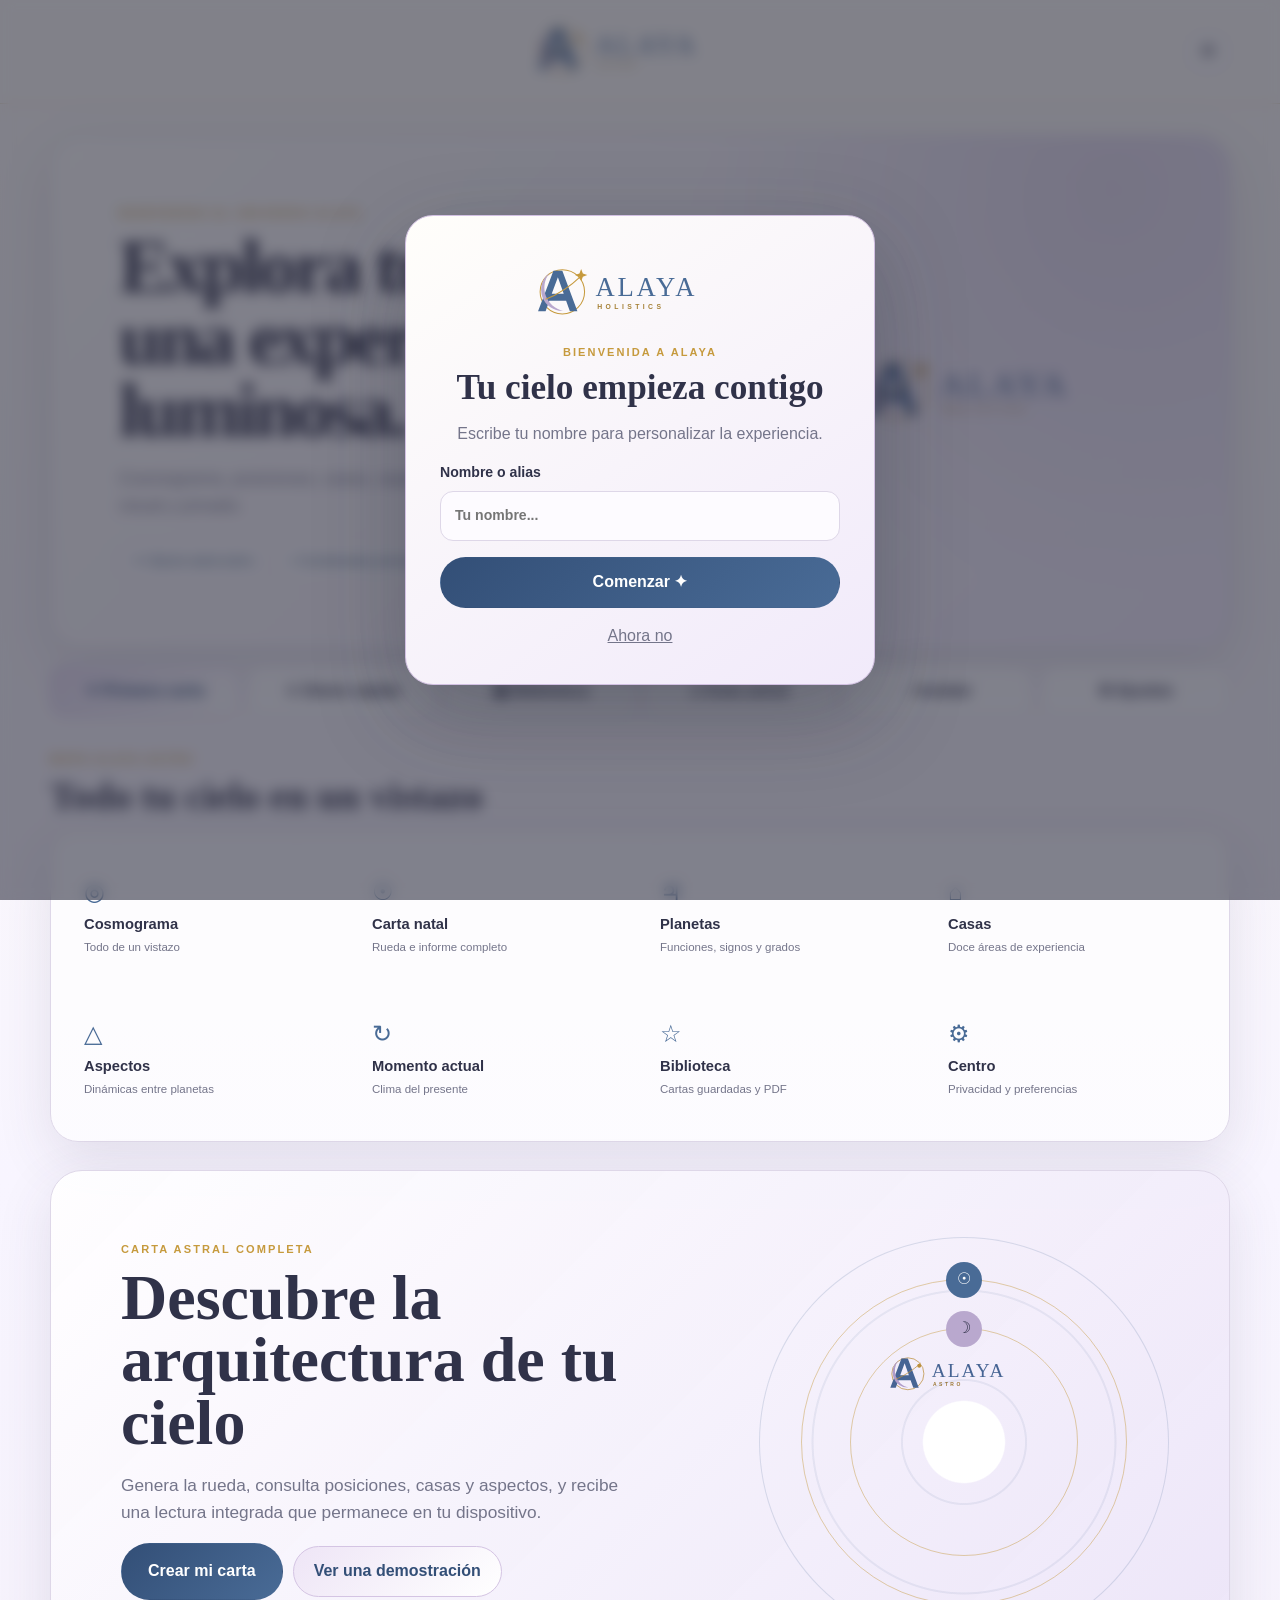
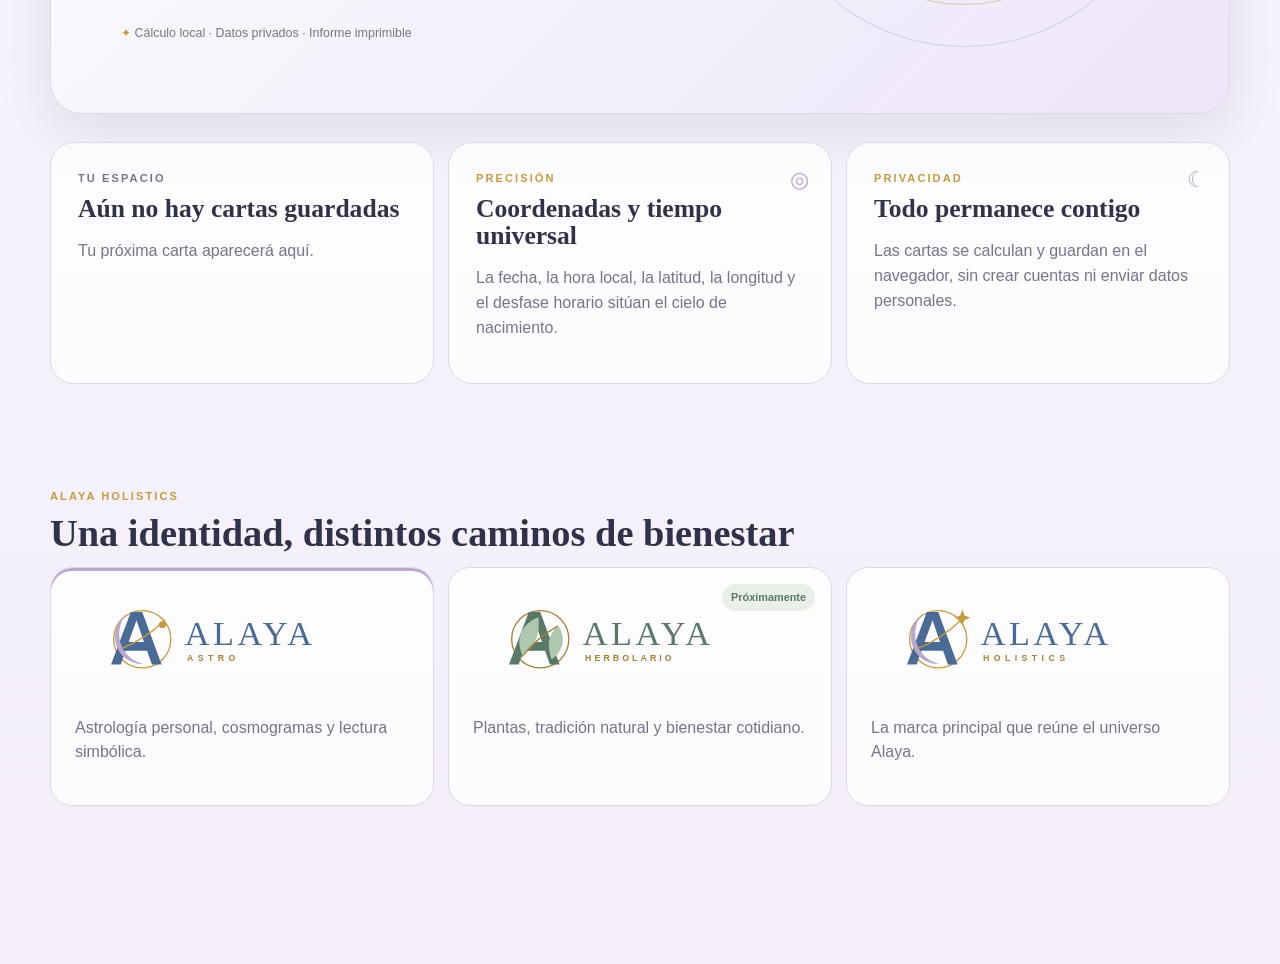
==== commit 9d11e032: "Add files via upload" ====
--- a/index.html
+++ b/index.html
@@ -3,249 +3,224 @@
 <head>
   <meta charset="utf-8" />
   <meta name="viewport" content="width=device-width, initial-scale=1, viewport-fit=cover" />
-  <meta name="theme-color" content="#090414" />
-  <meta name="description" content="Alaya Astral IA v6.7 Clarity: crear una carta astral en 3 pasos, con modo simple, PDF profesional, historial y Astro.com manual opcional." />
-  <title>Alaya Astral IA v6.7 Clarity</title>
+  <meta name="theme-color" content="#f8f5ff" />
+  <meta name="description" content="Alaya: carta natal, rueda astrológica, posiciones, casas, aspectos y guía personal." />
+  <title>Alaya · Astrología personal</title>
   <link rel="manifest" href="manifest.webmanifest" />
+  <link rel="icon" href="icons/favicon-64.png" />
   <link rel="apple-touch-icon" href="icons/icon-192.png" />
-  <link rel="stylesheet" href="styles.css" />
+  <link rel="stylesheet" href="styles.css?v=7.1.0" />
 </head>
 <body>
-  <div class="stars" aria-hidden="true"></div>
-
-  <header class="topbar">
-    <a class="brand" href="#inicio" data-route="inicio" aria-label="Ir al inicio">
-      <img src="icons/icon-192.png" alt="" />
-      <span><b>Alaya Astral IA</b><small>v6.7 Clarity</small></span>
+  <div class="sky-decoration" aria-hidden="true"></div>
+
+  <header class="site-header">
+    <button id="installBtn" class="icon-button hidden" aria-label="Instalar aplicación">↓</button>
+    <a class="brand" href="#inicio" data-route="inicio" aria-label="Alaya Astro, inicio">
+      <img src="assets/alaya-astro.svg" alt="Alaya Astro" />
     </a>
-    <nav class="nav desktop" aria-label="Navegación principal">
-      <a href="#inicio" data-route="inicio">Inicio</a>
-      <a href="#crear" data-route="crear">Crear carta</a>
-      <a href="#historial" data-route="historial">Historial</a>
-      <a href="#ajustes" data-route="ajustes">Ajustes</a>
-    </nav>
-    <button id="installBtn" class="btn small ghost hidden">Instalar</button>
+    <button class="icon-button" data-route="ajustes" aria-label="Abrir ajustes">⚙</button>
   </header>
 
   <main id="app">
     <section id="inicio" class="screen active">
-      <article class="hero card glow">
-        <p class="eyebrow">Modo simple activado</p>
-        <h1>Crea tu carta astral sin perderte.</h1>
-        <p class="lead">Ahora Alaya funciona en 3 pasos claros: datos de nacimiento, intención y resultado. Lo avanzado queda oculto.</p>
-        <div class="hero-actions">
-          <button class="btn primary big" data-route="crear">Crear mi carta</button>
-          <button class="btn secondary" id="demoBtn">Probar con demo</button>
-        </div>
-        <div class="quick-steps">
-          <div><b>1</b><span>Escribe tus datos</span></div>
-          <div><b>2</b><span>Elige una intención</span></div>
-          <div><b>3</b><span>Genera y descarga</span></div>
-        </div>
+      <article class="premium-hero">
+        <div>
+          <p class="eyebrow">Bienvenida al universo Alaya</p>
+          <h1>Explora tu cielo con una experiencia clara y luminosa.</h1>
+          <p>Cosmograma, posiciones, casas, aspectos y biblioteca astral reunidos en un espacio visual y privado.</p>
+          <div class="status-chips"><span>✦ Cálculo astral activo</span><span>⌖ Coordenadas precisas</span><span>▣ PWA instalable</span></div>
+        </div>
+        <img src="assets/alaya-holistics.svg" alt="Alaya Holistics" />
       </article>
 
-      <section class="two-col">
-        <article class="card">
-          <p class="eyebrow">Qué hace esta versión</p>
-          <h2>Menos items, más claridad</h2>
-          <p>He reducido la app a lo esencial para que se entienda al instante. Hay solo tres lecturas principales y un modo avanzado plegado.</p>
+      <div class="quick-actions" aria-label="Acciones rápidas">
+        <button class="quick-action primary" data-route="crear">✦ Primera carta</button>
+        <button class="quick-action" data-demo>☆ Demo rápida</button>
+        <button class="quick-action" data-route="historial">▣ Biblioteca</button>
+        <button class="quick-action" data-route="aprender">◇ Guía astral</button>
+        <button class="quick-action" id="installQuick">↓ Instalar</button>
+        <button class="quick-action" data-route="ajustes">⚙ Ajustes</button>
+      </div>
+
+      <div class="section-label"><p class="eyebrow">Mapa Alaya Astro</p><h2>Todo tu cielo en un vistazo</h2></div>
+
+      <nav class="module-menu" aria-label="Herramientas de astrología">
+        <button class="module active" data-route="crear"><span>◎</span><b>Cosmograma</b><small>Todo de un vistazo</small></button>
+        <button class="module" data-route="crear"><span>☉</span><b>Carta natal</b><small>Rueda e informe completo</small></button>
+        <button class="module" data-route="aprender" data-topic="planetas"><span>♃</span><b>Planetas</b><small>Funciones, signos y grados</small></button>
+        <button class="module" data-route="aprender" data-topic="casas"><span>⌂</span><b>Casas</b><small>Doce áreas de experiencia</small></button>
+        <button class="module" data-route="aprender" data-topic="aspectos"><span>△</span><b>Aspectos</b><small>Dinámicas entre planetas</small></button>
+        <button class="module" data-route="crear"><span>↻</span><b>Momento actual</b><small>Clima del presente</small></button>
+        <button class="module" data-route="historial"><span>☆</span><b>Biblioteca</b><small>Cartas guardadas y PDF</small></button>
+        <button class="module" data-route="ajustes"><span>⚙</span><b>Centro</b><small>Privacidad y preferencias</small></button>
+      </nav>
+
+      <article class="consult-card">
+        <div class="consult-copy">
+          <p class="eyebrow">Carta astral completa</p>
+          <h2>Descubre la arquitectura de tu cielo</h2>
+          <p>Genera la rueda, consulta posiciones, casas y aspectos, y recibe una lectura integrada que permanece en tu dispositivo.</p>
+          <div class="actions">
+            <button class="button primary large" data-route="crear">Crear mi carta</button>
+            <button class="button soft" data-demo>Ver una demostración</button>
+          </div>
+          <div class="privacy-note"><span>✦</span> Cálculo local · Datos privados · Informe imprimible</div>
+        </div>
+        <div class="celestial-preview" aria-hidden="true">
+          <div class="preview-ring ring-a"><i>☉</i></div>
+          <div class="preview-ring ring-b"><i>☽</i></div>
+          <img src="assets/alaya-astro.svg" alt="Alaya Astro" />
+        </div>
+      </article>
+
+      <section class="home-grid">
+        <article class="info-card" id="lastCard">
+          <span class="card-icon">☆</span><p class="eyebrow">Tu archivo</p><h2>Aún no hay cartas guardadas</h2><p>Tu próxima carta aparecerá aquí.</p>
         </article>
-        <article class="card" id="lastCard">
-          <p class="eyebrow">Última carta</p>
-          <h2>Todavía no hay cartas</h2>
-          <p>Crea una carta para verla aquí y guardarla en el historial.</p>
+        <article class="info-card">
+          <span class="card-icon">◎</span><p class="eyebrow">Precisión</p><h2>Coordenadas y tiempo universal</h2><p>La fecha, la hora local, la latitud, la longitud y el desfase horario sitúan el cielo de nacimiento.</p>
+        </article>
+        <article class="info-card">
+          <span class="card-icon">☾</span><p class="eyebrow">Privacidad</p><h2>Todo permanece contigo</h2><p>Las cartas se calculan y guardan en el navegador, sin crear cuentas ni enviar datos personales.</p>
         </article>
       </section>
+
+      <section class="brand-family">
+        <div class="section-label"><p class="eyebrow">Alaya Holistics</p><h2>Una identidad, distintos caminos de bienestar</h2></div>
+        <div class="brand-family-grid">
+          <article class="brand-line active"><img src="assets/alaya-astro.svg" alt="Alaya Astro" /><p>Astrología personal, cosmogramas y lectura simbólica.</p></article>
+          <article class="brand-line"><img src="assets/alaya-herbolario.svg" alt="Alaya Herbolario" /><p>Plantas, tradición natural y bienestar cotidiano.</p><span>Próximamente</span></article>
+          <article class="brand-line"><img src="assets/alaya-holistics.svg" alt="Alaya Holistics" /><p>La marca principal que reúne el universo Alaya.</p></article>
+        </div>
+      </section>
     </section>
 
     <section id="crear" class="screen">
-      <div class="section-title">
-        <p class="eyebrow">Crear carta</p>
-        <h2>Solo 3 pasos</h2>
-        <p>Rellena lo básico. Si no sabes algún dato avanzado, déjalo vacío.</p>
-      </div>
-
-      <div class="wizard card">
-        <div class="progress" aria-label="Progreso">
-          <button class="dot active" type="button" data-step="1"><b>1</b><span>Datos</span></button>
-          <button class="dot" type="button" data-step="2"><b>2</b><span>Intención</span></button>
-          <button class="dot" type="button" data-step="3"><b>3</b><span>Resultado</span></button>
-        </div>
-
-        <form id="chartForm" novalidate>
+      <header class="page-heading">
+        <img src="assets/alaya-astro.svg" alt="Alaya Astro" />
+        <div><p class="eyebrow">Nueva consulta</p><h1>Crea tu carta natal</h1><p>Completa los datos con la mayor exactitud posible.</p></div>
+      </header>
+
+      <div class="workspace">
+        <aside class="step-nav" aria-label="Pasos">
+          <button class="step-pill active" type="button" data-step="1"><b>1</b><span>Nacimiento<small>Fecha, hora y lugar</small></span></button>
+          <button class="step-pill" type="button" data-step="2"><b>2</b><span>Lectura<small>Casas e intención</small></span></button>
+          <button class="step-pill" type="button" data-step="3"><b>3</b><span>Cosmograma<small>Rueda e informe</small></span></button>
+        </aside>
+
+        <form id="chartForm" class="form-panel" novalidate>
           <section class="step-page active" data-page="1">
-            <h3>1 · Datos de nacimiento</h3>
-            <p class="hint">Esto es lo mínimo para crear la carta.</p>
-            <div class="grid-2">
-              <label>Nombre
-                <input id="name" name="name" required placeholder="Ej. Atenea" />
-              </label>
-              <label>Fecha de nacimiento
-                <input id="birthDate" name="birthDate" type="date" required />
-              </label>
-              <label>Hora de nacimiento
-                <input id="birthTime" name="birthTime" type="time" required />
-              </label>
-              <label>Ciudad
-                <input id="city" name="city" required placeholder="Ej. Barcelona" />
-              </label>
-              <label>País
-                <input id="country" name="country" required placeholder="Ej. España" />
-              </label>
-              <label>Precisión de la hora
-                <select id="timeAccuracy" name="timeAccuracy">
-                  <option value="alta">Alta: hora oficial</option>
-                  <option value="media">Media: hora recordada</option>
-                  <option value="baja">Baja: aproximada</option>
-                  <option value="sin-hora">No sé la hora exacta</option>
-                </select>
-              </label>
+            <div class="panel-heading"><span>☾</span><div><h2>Datos de nacimiento</h2><p>La hora debe ser la hora local que marcaba el reloj.</p></div></div>
+            <div class="form-grid">
+              <label class="span-2">Nombre o alias<input id="name" name="name" required autocomplete="name" placeholder="Ej. Lucía" /></label>
+              <label>Fecha<input id="birthDate" name="birthDate" type="date" required /></label>
+              <label>Hora local<input id="birthTime" name="birthTime" type="time" required /></label>
+              <label>Ciudad<input id="city" name="city" required placeholder="Ej. Madrid" /></label>
+              <label>País<input id="country" name="country" required placeholder="Ej. España" /></label>
+              <label>Latitud<input id="lat" name="lat" type="number" step="0.0001" min="-90" max="90" required placeholder="40.4168" /><small>Norte positivo, sur negativo.</small></label>
+              <label>Longitud<input id="lon" name="lon" type="number" step="0.0001" min="-180" max="180" required placeholder="-3.7038" /><small>Este positivo, oeste negativo.</small></label>
+              <label>Desfase UTC al nacer<select id="utcOffset" name="utcOffset" required></select><small>Incluye el horario de verano de esa fecha.</small></label>
+              <label>Precisión de la hora<select id="timeAccuracy" name="timeAccuracy"><option value="exacta">Exacta: registro oficial</option><option value="aproximada">Aproximada: hora recordada</option><option value="desconocida">Desconocida</option></select></label>
             </div>
-            <div class="actions right">
-              <button class="btn primary" type="button" data-next="2">Siguiente</button>
-            </div>
+            <div class="notice"><b>La precisión empieza aquí</b><p>El Ascendente y las casas pueden cambiar rápidamente. Revisa especialmente la hora, el desfase UTC y las coordenadas.</p></div>
+            <div class="actions end"><button class="button primary" type="button" data-next="2">Continuar ✦</button></div>
           </section>
 
           <section class="step-page" data-page="2">
-            <h3>2 · Elige qué carta quieres</h3>
-            <p class="hint">Solo hay tres opciones principales para que no sea un lío.</p>
-            <div class="choice-grid" role="radiogroup" aria-label="Tipo de carta">
-              <label class="choice selected">
-                <input type="radio" name="readingType" value="natal" checked />
-                <b>Carta natal</b>
-                <span>Personalidad, emociones, talentos y retos.</span>
-              </label>
-              <label class="choice">
-                <input type="radio" name="readingType" value="hoy" />
-                <b>Energía de hoy</b>
-                <span>Guía breve para el momento actual.</span>
-              </label>
-              <label class="choice">
-                <input type="radio" name="readingType" value="compatibilidad" />
-                <b>Compatibilidad</b>
-                <span>Lectura simbólica entre dos personas.</span>
-              </label>
-            </div>
-
-            <div id="compatBox" class="soft-box hidden">
-              <h4>Datos de la segunda persona</h4>
-              <div class="grid-2">
-                <label>Nombre de la otra persona<input id="otherName" name="otherName" placeholder="Ej. Alex" /></label>
-                <label>Fecha nacimiento otra persona<input id="otherBirthDate" name="otherBirthDate" type="date" /></label>
+            <div class="panel-heading"><span>✦</span><div><h2>Enfoque de la lectura</h2><p>Personaliza la forma de organizar e interpretar la carta.</p></div></div>
+            <fieldset>
+              <legend>Sistema de casas</legend>
+              <div class="choice-grid">
+                <label class="choice selected"><input type="radio" name="houses" value="whole" checked /><b>Signo completo</b><span>Cada signo ocupa una casa. Lectura estable y clara.</span></label>
+                <label class="choice"><input type="radio" name="houses" value="equal" /><b>Casas iguales</b><span>Doce sectores de 30° desde el Ascendente.</span></label>
               </div>
-            </div>
-
-            <label>Pregunta o intención
-              <textarea id="intention" name="intention" rows="3" placeholder="Ej. ¿Qué necesito entender de mi momento actual?"></textarea>
-            </label>
-
+            </fieldset>
+            <fieldset>
+              <legend>Tipo de consulta</legend>
+              <div class="choice-grid three">
+                <label class="choice selected"><input type="radio" name="readingType" value="natal" checked /><b>Natal</b><span>Identidad y patrones.</span></label>
+                <label class="choice"><input type="radio" name="readingType" value="hoy" /><b>Momento actual</b><span>Clima y orientación.</span></label>
+                <label class="choice"><input type="radio" name="readingType" value="compatibilidad" /><b>Vínculos</b><span>Enfoque relacional.</span></label>
+              </div>
+            </fieldset>
+            <label>Pregunta o intención<textarea id="intention" name="intention" rows="4" placeholder="¿Qué aspecto de mi carta deseo comprender mejor?"></textarea></label>
             <details class="advanced">
-              <summary>Modo avanzado opcional</summary>
-              <p class="hint">No hace falta tocar esto para crear la carta. Sirve para revisar con Astro.com o mejorar datos técnicos.</p>
-              <div class="grid-2">
-                <label>Latitud<input id="lat" name="lat" placeholder="41.38" /></label>
-                <label>Longitud<input id="lon" name="lon" placeholder="2.17" /></label>
-                <label>UTC nacimiento<input id="utc" name="utc" placeholder="+01:00" /></label>
-                <label>Sistema de casas
-                  <select id="houses" name="houses">
-                    <option>No indicado</option><option>Placidus</option><option>Whole Sign</option><option>Casas iguales</option>
-                  </select>
-                </label>
-              </div>
-              <label>Posiciones copiadas desde Astro.com
-                <textarea id="astroText" name="astroText" rows="5" placeholder="Ej. Sol Aries 12°, Luna Cáncer 4°, Ascendente Libra 8°..."></textarea>
-              </label>
-              <div class="actions">
-                <a class="btn ghost" href="https://www.astro.com/free/free_chart_e.htm" target="_blank" rel="noopener">Abrir Astro.com</a>
-              </div>
+              <summary>Introducir posiciones revisadas</summary>
+              <p>Puedes pegar posiciones planetarias ya verificadas. Los puntos reconocidos sustituirán el cálculo local.</p>
+              <textarea id="astroText" name="astroText" rows="5" placeholder="Sol Géminis 21°34', Luna Aries 14°46', Ascendente Libra 8°..."></textarea>
             </details>
-
-            <div class="actions between">
-              <button class="btn ghost" type="button" data-next="1">Atrás</button>
-              <button class="btn primary" type="submit">Generar carta</button>
-            </div>
+            <div class="actions between"><button class="button quiet" type="button" data-next="1">Atrás</button><button class="button primary" type="submit">Revelar mi carta ✦</button></div>
           </section>
 
-          <section class="step-page" data-page="3">
-            <h3>3 · Tu carta</h3>
-            <div id="resultSlot" class="result-empty">
-              Rellena los pasos anteriores y pulsa <b>Generar carta</b>.
-            </div>
+          <section class="step-page result-page" data-page="3">
+            <div id="resultSlot" class="result-empty">Completa los datos para revelar aquí tu cosmograma.</div>
           </section>
         </form>
       </div>
     </section>
 
     <section id="historial" class="screen">
-      <div class="section-title split">
-        <div>
-          <p class="eyebrow">Historial</p>
-          <h2>Tus cartas guardadas</h2>
-        </div>
-        <button id="clearHistoryBtn" class="btn ghost small">Borrar historial</button>
-      </div>
+      <header class="page-heading"><img src="assets/alaya-astro.svg" alt="Alaya Astro" /><div><p class="eyebrow">Archivo personal</p><h1>Mis cartas</h1><p>Guardadas únicamente en este dispositivo.</p></div><button id="clearHistoryBtn" class="button quiet small">Borrar todas</button></header>
       <div id="historyList" class="history-list"></div>
     </section>
 
+    <section id="aprender" class="screen">
+      <header class="page-heading"><img src="assets/alaya-astro.svg" alt="Alaya Astro" /><div><p class="eyebrow">Biblioteca astral</p><h1>Aprende a leer tu cielo</h1><p>Empieza por los tres pilares y añade después casas y aspectos.</p></div></header>
+      <div class="learn-grid">
+        <article id="topic-planetas"><span>☉</span><p class="eyebrow">Identidad</p><h2>Sol y planetas</h2><p>Cada planeta representa una función: sentir, pensar, vincular, actuar, crecer y estructurar.</p></article>
+        <article><span>☽</span><p class="eyebrow">Emoción</p><h2>Luna</h2><p>Describe necesidades internas, memoria y la forma espontánea de buscar seguridad.</p></article>
+        <article id="topic-casas"><span>⌂</span><p class="eyebrow">Escenario</p><h2>Casas</h2><p>Las doce casas organizan la experiencia en identidad, recursos, comunicación, hogar, vínculos y vocación.</p></article>
+        <article id="topic-aspectos"><span>△</span><p class="eyebrow">Dinámica</p><h2>Aspectos</h2><p>Los ángulos entre planetas muestran cooperación, tensión y caminos de integración.</p></article>
+      </div>
+    </section>
+
     <section id="ajustes" class="screen">
-      <div class="section-title">
-        <p class="eyebrow">Ajustes</p>
-        <h2>Simple por defecto</h2>
-        <p>La app está pensada para que cualquiera pueda hacer una carta sin leer instrucciones largas.</p>
-      </div>
+      <header class="page-heading"><img src="assets/alaya-astro.svg" alt="Alaya Astro" /><div><p class="eyebrow">Preferencias</p><h1>Ajustes</h1></div></header>
       <div class="settings-grid">
-        <article class="card">
-          <h3>Apariencia</h3>
-          <label class="switch"><input id="comfortToggle" type="checkbox" /> Lectura cómoda</label>
-          <label class="switch"><input id="contrastToggle" type="checkbox" /> Alto contraste</label>
-        </article>
-        <article class="card">
-          <h3>Datos</h3>
-          <button id="exportBtn" class="btn secondary">Exportar historial</button>
-          <label class="import-label">Importar historial<input id="importFile" type="file" accept="application/json" /></label>
-        </article>
-        <article class="card">
-          <h3>Ayuda rápida</h3>
-          <ol class="help-list">
-            <li>Entra en <b>Crear carta</b>.</li>
-            <li>Rellena nombre, fecha, hora y ciudad.</li>
-            <li>Elige carta natal, energía de hoy o compatibilidad.</li>
-            <li>Pulsa <b>Generar carta</b>.</li>
-            <li>Guarda o descarga el PDF.</li>
-          </ol>
-        </article>
+        <article class="settings-card"><h2>Lectura</h2><label class="switch"><input id="comfortToggle" type="checkbox" /> Texto ampliado</label><label class="switch"><input id="contrastToggle" type="checkbox" /> Alto contraste</label></article>
+        <article class="settings-card"><h2>Copia de seguridad</h2><button id="exportBtn" class="button soft">Exportar cartas</button><label class="file-label">Importar archivo<input id="importFile" type="file" accept="application/json" /></label></article>
+        <article class="settings-card"><h2>Cálculo astral</h2><p>Posiciones tropicales geocéntricas, Ascendente por tiempo sidéreo local y casas de signo completo o iguales.</p></article>
       </div>
     </section>
   </main>
 
   <nav class="bottom-nav" aria-label="Navegación móvil">
-    <button data-route="inicio">Inicio</button>
-    <button data-route="crear">Crear</button>
-    <button data-route="historial">Historial</button>
-    <button data-route="ajustes">Ajustes</button>
+    <button data-route="inicio">⌂<small>Inicio</small></button>
+    <button data-route="crear">☉<small>Carta</small></button>
+    <button data-route="historial">☆<small>Guardadas</small></button>
+    <button data-route="aprender">✦<small>Guía</small></button>
   </nav>
 
+  <div id="welcomeModal" class="modal-backdrop hidden" role="dialog" aria-modal="true" aria-labelledby="welcomeTitle">
+    <div class="welcome-modal">
+      <img src="assets/alaya-holistics.svg" alt="Alaya Holistics" />
+      <p class="eyebrow">Bienvenida a Alaya</p>
+      <h2 id="welcomeTitle">Tu cielo empieza contigo</h2>
+      <p>Escribe tu nombre para personalizar la experiencia.</p>
+      <label>Nombre o alias<input id="welcomeName" placeholder="Tu nombre..." autocomplete="name" /></label>
+      <button id="welcomeStart" class="button primary">Comenzar ✦</button>
+      <button id="welcomeSkip" class="text-button">Ahora no</button>
+    </div>
+  </div>
+
   <template id="readingTemplate">
-    <article class="reading card printable">
-      <div class="reading-cover">
-        <p class="eyebrow">Alaya Astral IA · Carta clara</p>
-        <h2 data-field="title"></h2>
-        <p data-field="subtitle"></p>
+    <article class="reading">
+      <header class="reading-header">
+        <img src="assets/alaya-astro.svg" alt="Alaya Astro" />
+        <div><p class="eyebrow">Cosmograma personal</p><h1 data-field="title"></h1><p data-field="subtitle"></p></div>
         <div data-field="badges" class="badges"></div>
-      </div>
-      <div class="reading-layout">
-        <aside class="astro-wheel" data-field="wheel"></aside>
-        <div data-field="sections" class="reading-sections"></div>
-      </div>
-      <div class="actions wrap no-print">
-        <button class="btn primary" data-action="save">Guardar carta</button>
-        <button class="btn secondary" data-action="pdf">Descargar PDF</button>
-        <button class="btn ghost" data-action="copy">Copiar texto</button>
-        <button class="btn ghost" data-action="html">Descargar HTML</button>
-      </div>
+      </header>
+      <section class="chart-dashboard"><div class="wheel-wrap" data-field="wheel"></div><div class="big-three" data-field="bigThree"></div></section>
+      <nav class="result-nav"><a href="#posiciones">Posiciones</a><a href="#aspectos">Aspectos</a><a href="#interpretacion">Lectura</a></nav>
+      <section id="posiciones" class="result-section-block"><div class="block-heading"><p class="eyebrow">Datos técnicos</p><h2>Posiciones planetarias</h2></div><div class="planet-table" data-field="positions"></div><div class="method-note" data-field="method"></div></section>
+      <section id="aspectos" class="result-section-block"><div class="block-heading"><p class="eyebrow">Geometría interior</p><h2>Aspectos principales</h2></div><div class="aspect-grid" data-field="aspects"></div></section>
+      <section id="interpretacion" class="result-section-block interpretation"><div class="block-heading"><p class="eyebrow">Síntesis Alaya</p><h2>Tu mapa, paso a paso</h2></div><div class="reading-sections" data-field="sections"></div></section>
+      <div class="actions reading-actions no-print"><button class="button primary" data-action="save">Guardar carta</button><button class="button soft" data-action="pdf">Crear PDF</button><button class="button quiet" data-action="copy">Copiar texto</button><button class="button quiet" data-action="html">Descargar informe</button></div>
     </article>
   </template>
 
-  <script src="app.js" defer></script>
+  <script src="astronomy.browser.min.js?v=2.1.19"></script>
+  <script src="app.js?v=7.1.0" defer></script>
 </body>
 </html>
--- a/styles.css
+++ b/styles.css
@@ -1,5 +1,70 @@
 :root{
-  --bg:#070411;--bg2:#110824;--card:rgba(255,255,255,.075);--card2:rgba(255,255,255,.11);--line:rgba(255,255,255,.16);--text:#fff8ec;--muted:rgba(255,248,236,.72);--gold:#ffd78a;--violet:#9b72ff;--cyan:#86ecff;--danger:#ff7d9c;--ok:#a7ffce;--shadow:0 24px 80px rgba(0,0,0,.45);--radius:26px}
-*{box-sizing:border-box}html{scroll-behavior:smooth}body{margin:0;min-height:100vh;background:radial-gradient(circle at 10% 10%,rgba(155,114,255,.32),transparent 30%),radial-gradient(circle at 90% 0%,rgba(134,236,255,.14),transparent 26%),linear-gradient(180deg,var(--bg),#0d061b 45%,#05030b);color:var(--text);font-family:Inter,ui-sans-serif,system-ui,-apple-system,BlinkMacSystemFont,"Segoe UI",sans-serif;line-height:1.45;padding-bottom:90px}.stars:before,.stars:after{content:"";position:fixed;inset:0;pointer-events:none;background-image:radial-gradient(circle,rgba(255,255,255,.55) 1px,transparent 1.4px);background-size:90px 90px;opacity:.15;animation:drift 30s linear infinite}.stars:after{background-size:140px 140px;opacity:.10;animation-duration:46s}@keyframes drift{to{transform:translateY(90px)}}a{color:inherit}button,input,select,textarea{font:inherit}.topbar{position:sticky;top:0;z-index:20;display:flex;align-items:center;justify-content:space-between;gap:18px;padding:14px clamp(16px,4vw,44px);background:rgba(7,4,17,.72);backdrop-filter:blur(18px);border-bottom:1px solid var(--line)}.brand{display:flex;gap:12px;align-items:center;text-decoration:none}.brand img{width:42px;height:42px;border-radius:14px;box-shadow:0 0 28px rgba(255,215,138,.24)}.brand span{display:grid}.brand small{color:var(--muted);font-size:.78rem}.nav{display:flex;gap:8px}.nav a,.bottom-nav button{border:1px solid transparent;color:var(--muted);text-decoration:none;padding:10px 14px;border-radius:999px;background:transparent}.nav a:hover,.nav a.active,.bottom-nav button.active{color:var(--text);border-color:var(--line);background:rgba(255,255,255,.08)}#app{width:min(1180px,calc(100% - 28px));margin:28px auto}.screen{display:none;animation:fade .28s ease}.screen.active{display:block}@keyframes fade{from{opacity:0;transform:translateY(8px)}to{opacity:1;transform:none}}.card{border:1px solid var(--line);border-radius:var(--radius);background:linear-gradient(145deg,rgba(255,255,255,.11),rgba(255,255,255,.052));box-shadow:var(--shadow);backdrop-filter:blur(16px)}.glow{position:relative;overflow:hidden}.glow:before{content:"";position:absolute;inset:-80px;background:radial-gradient(circle at 20% 10%,rgba(255,215,138,.24),transparent 30%),radial-gradient(circle at 80% 10%,rgba(155,114,255,.26),transparent 34%);pointer-events:none}.hero{padding:clamp(28px,6vw,72px);min-height:430px;display:flex;flex-direction:column;justify-content:center;position:relative}.hero>*{position:relative}.eyebrow{letter-spacing:.17em;text-transform:uppercase;color:var(--gold);font-weight:800;font-size:.75rem;margin:0 0 10px}.hero h1{font-size:clamp(2.35rem,7vw,5.6rem);line-height:.94;max-width:850px;margin:0}.lead{color:var(--muted);font-size:clamp(1.05rem,2vw,1.35rem);max-width:740px}.hero-actions,.actions{display:flex;gap:12px;align-items:center;flex-wrap:wrap}.right{justify-content:flex-end}.between{justify-content:space-between}.wrap{flex-wrap:wrap}.btn{border:1px solid var(--line);border-radius:999px;padding:12px 18px;color:var(--text);background:rgba(255,255,255,.08);cursor:pointer;text-decoration:none;display:inline-flex;align-items:center;justify-content:center;gap:8px;transition:.18s ease}.btn:hover{transform:translateY(-1px);background:rgba(255,255,255,.13)}.btn.primary{background:linear-gradient(135deg,var(--gold),#ff9fcb);color:#1a0b1d;border:0;font-weight:900}.btn.secondary{background:linear-gradient(135deg,rgba(155,114,255,.34),rgba(134,236,255,.16));border-color:rgba(255,255,255,.22)}.btn.ghost{background:rgba(255,255,255,.05)}.btn.big{font-size:1.1rem;padding:16px 26px}.btn.small{padding:8px 12px;font-size:.9rem}.hidden{display:none!important}.quick-steps{display:grid;grid-template-columns:repeat(3,1fr);gap:12px;margin-top:28px;max-width:760px}.quick-steps div{border:1px solid var(--line);border-radius:20px;padding:18px;background:rgba(255,255,255,.07);display:grid;gap:4px}.quick-steps b{font-size:1.8rem;color:var(--gold)}.quick-steps span{color:var(--muted)}.two-col{display:grid;grid-template-columns:1fr 1fr;gap:18px;margin-top:18px}.two-col .card,.settings-grid .card{padding:24px}.section-title{margin:8px 0 18px}.section-title h2{font-size:clamp(2rem,4vw,3.4rem);line-height:1;margin:0 0 8px}.section-title p{color:var(--muted)}.section-title.split{display:flex;justify-content:space-between;align-items:end;gap:18px}.wizard{padding:20px}.progress{display:grid;grid-template-columns:repeat(3,1fr);gap:10px;margin-bottom:18px}.dot{border:1px solid var(--line);border-radius:18px;background:rgba(255,255,255,.055);color:var(--muted);padding:14px;display:flex;align-items:center;justify-content:center;gap:10px;cursor:pointer}.dot b{background:rgba(255,255,255,.12);width:32px;height:32px;border-radius:50%;display:grid;place-items:center;color:var(--text)}.dot.active{border-color:rgba(255,215,138,.55);background:rgba(255,215,138,.13);color:var(--text)}.step-page{display:none}.step-page.active{display:block}.step-page h3{font-size:1.55rem;margin:6px 0}.hint{color:var(--muted);margin-top:0}.grid-2{display:grid;grid-template-columns:repeat(2,1fr);gap:14px}label{display:grid;gap:7px;color:var(--muted);font-weight:700;margin:10px 0}input,select,textarea{width:100%;border:1px solid var(--line);border-radius:16px;background:rgba(5,3,12,.72);color:var(--text);padding:13px 14px;outline:none}input:focus,select:focus,textarea:focus{border-color:var(--gold);box-shadow:0 0 0 4px rgba(255,215,138,.12)}.choice-grid{display:grid;grid-template-columns:repeat(3,1fr);gap:12px;margin:14px 0}.choice{border:1px solid var(--line);border-radius:20px;padding:18px;background:rgba(255,255,255,.055);cursor:pointer;display:block}.choice input{display:none}.choice b{display:block;color:var(--text);font-size:1.1rem}.choice span{display:block;color:var(--muted);margin-top:8px;font-weight:500}.choice.selected{border-color:rgba(255,215,138,.65);background:rgba(255,215,138,.12)}.soft-box,.advanced{border:1px solid var(--line);border-radius:20px;padding:16px;background:rgba(255,255,255,.045);margin:12px 0}.advanced summary{cursor:pointer;color:var(--gold);font-weight:900}.result-empty{border:1px dashed var(--line);border-radius:20px;padding:30px;color:var(--muted);text-align:center}.reading{overflow:hidden}.reading-cover{padding:28px;background:radial-gradient(circle at 20% 10%,rgba(255,215,138,.20),transparent 35%),linear-gradient(135deg,rgba(155,114,255,.22),rgba(255,255,255,.04));border-bottom:1px solid var(--line)}.reading-cover h2{font-size:clamp(2rem,5vw,4rem);line-height:1;margin:0 0 8px}.badges{display:flex;gap:8px;flex-wrap:wrap;margin-top:16px}.badge{border:1px solid var(--line);border-radius:999px;background:rgba(255,255,255,.08);padding:8px 12px;color:var(--text);font-size:.9rem}.reading-layout{display:grid;grid-template-columns:330px 1fr;gap:22px;padding:22px}.astro-wheel{aspect-ratio:1;border-radius:50%;border:1px solid rgba(255,255,255,.22);display:grid;place-items:center;background:radial-gradient(circle,rgba(255,215,138,.12) 0 18%,transparent 19%),conic-gradient(from 0deg,rgba(255,215,138,.12),rgba(155,114,255,.16),rgba(134,236,255,.10),rgba(255,215,138,.12));position:relative;min-width:260px}.wheel-core{width:42%;aspect-ratio:1;border-radius:50%;display:grid;place-items:center;text-align:center;background:rgba(7,4,17,.78);border:1px solid var(--line);box-shadow:0 0 50px rgba(255,215,138,.16)}.planet{position:absolute;left:50%;top:50%;transform:rotate(var(--a)) translate(135px) rotate(calc(-1 * var(--a)));font-size:1.18rem;background:rgba(7,4,17,.75);border:1px solid var(--line);width:38px;height:38px;border-radius:50%;display:grid;place-items:center}.reading-sections{display:grid;gap:14px}.result-section{border:1px solid var(--line);border-radius:20px;padding:18px;background:rgba(255,255,255,.05)}.result-section h3{margin:0 0 8px;color:var(--gold)}.result-section p{color:var(--muted);margin:0}.mini-list{display:grid;gap:8px;margin:10px 0 0;padding:0;list-style:none}.mini-list li{padding:10px 12px;border-radius:14px;background:rgba(255,255,255,.06);color:var(--muted)}.history-list{display:grid;gap:12px}.history-item{display:grid;grid-template-columns:1fr auto;gap:14px;align-items:center;padding:18px;border:1px solid var(--line);border-radius:22px;background:rgba(255,255,255,.06)}.history-item h3{margin:0}.history-item p{margin:4px 0 0;color:var(--muted)}.settings-grid{display:grid;grid-template-columns:repeat(3,1fr);gap:16px}.switch{display:flex;grid-template-columns:auto 1fr;align-items:center;gap:10px}.switch input{width:auto}.import-label input{margin-top:10px}.help-list{color:var(--muted);padding-left:22px}.bottom-nav{position:fixed;left:12px;right:12px;bottom:12px;z-index:30;display:none;grid-template-columns:repeat(4,1fr);gap:8px;padding:8px;border:1px solid var(--line);border-radius:24px;background:rgba(7,4,17,.82);backdrop-filter:blur(18px)}.bottom-nav button{font-size:.9rem}.comfort{--text:#fffdf7;--muted:rgba(255,253,247,.82);font-size:18px}.contrast{--bg:#000;--bg2:#000;--card:rgba(255,255,255,.12);--line:rgba(255,255,255,.42);--gold:#ffe17a}.toast{position:fixed;left:50%;bottom:88px;transform:translateX(-50%);z-index:80;background:rgba(10,6,22,.92);border:1px solid var(--line);border-radius:999px;padding:12px 18px;color:var(--text);box-shadow:var(--shadow)}
-@media(max-width:840px){.desktop{display:none}.bottom-nav{display:grid}#app{width:min(100% - 18px,1180px);margin-top:16px}.hero{min-height:auto;padding:30px 20px}.quick-steps,.two-col,.grid-2,.choice-grid,.settings-grid,.reading-layout{grid-template-columns:1fr}.section-title.split{display:block}.progress{grid-template-columns:1fr}.dot{justify-content:flex-start}.astro-wheel{max-width:310px;margin:auto}.planet{transform:rotate(var(--a)) translate(125px) rotate(calc(-1 * var(--a)))}.history-item{grid-template-columns:1fr}.actions.between{justify-content:stretch}.actions.between .btn{flex:1}.topbar{padding:12px}.brand small{display:none}}
-@media print{body{background:#fff;color:#111;padding:0}.topbar,.bottom-nav,.no-print,.actions:not(.print-actions),.stars{display:none!important}#app{width:100%;margin:0}.screen{display:block}.screen:not(#crear){display:none!important}.wizard{box-shadow:none;border:0}.progress,.step-page:not([data-page="3"]){display:none!important}.step-page[data-page="3"]{display:block!important}.card,.reading{box-shadow:none;border-color:#ddd;background:#fff}.reading-cover{background:#fff;color:#111}.result-section p,.hint,.lead{color:#333}.badge{color:#111;border-color:#ddd}.astro-wheel{border-color:#bbb}.planet,.wheel-core{background:#fff;color:#111;border-color:#ccc}}
+  --ivory:#fbf9f4;--paper:#f6f2ff;--paper-2:#eee8f7;--white:#fffefa;--ink:#303249;--muted:#74758a;
+  --blue:#496b96;--blue-deep:#334f77;--lavender:#b9a8ce;--lavender-soft:#e9e1f2;--gold:#c69a3d;
+  --line:#ded7e8;--shadow:0 18px 55px rgba(67,61,91,.12);--radius:24px;--serif:Georgia,"Times New Roman",serif;
+}
+*{box-sizing:border-box}html{scroll-behavior:smooth}
+body{margin:0;min-height:100vh;background:linear-gradient(180deg,#fffdf8 0,#f8f5ff 46%,#f3eef8 100%);color:var(--ink);font-family:Arial,Helvetica,sans-serif;line-height:1.55;padding-bottom:78px}
+.sky-decoration{position:fixed;inset:0;pointer-events:none;opacity:.45;background-image:radial-gradient(circle at 12% 18%,rgba(198,154,61,.25) 0 1px,transparent 2px),radial-gradient(circle at 82% 12%,rgba(73,107,150,.2) 0 1px,transparent 2px),radial-gradient(circle at 65% 72%,rgba(185,168,206,.3) 0 1px,transparent 2px);background-size:150px 150px,210px 210px,180px 180px}
+button,input,select,textarea{font:inherit}button{color:inherit}a{color:inherit}.hidden{display:none!important}
+.site-header{position:sticky;top:0;z-index:40;min-height:104px;padding:12px clamp(18px,4vw,56px);display:grid;grid-template-columns:1fr auto 1fr;align-items:center;background:rgba(255,253,248,.92);backdrop-filter:blur(18px);border-bottom:1px solid rgba(198,154,61,.28)}
+.brand{grid-column:2;display:flex;align-items:center;gap:13px;text-decoration:none;text-align:left}.brand img{width:72px;height:72px;border-radius:50%;mix-blend-mode:multiply}.brand span{display:grid;line-height:1}.brand b{font:600 2rem/1 var(--serif);letter-spacing:.18em;color:var(--blue-deep)}.brand small{margin-top:8px;color:var(--gold);font-size:.62rem;letter-spacing:.24em;font-weight:700}
+.icon-button{width:42px;height:42px;border:1px solid var(--line);border-radius:13px;background:rgba(255,255,255,.65);cursor:pointer;font-size:1.1rem}.site-header>.icon-button:last-child{justify-self:end}
+#app{width:min(1180px,calc(100% - 28px));margin:0 auto}.screen{display:none;animation:enter .3s ease}.screen.active{display:block}@keyframes enter{from{opacity:0;transform:translateY(7px)}}
+.welcome-heading{text-align:center;padding:55px 12px 26px}.mini-orbit{display:grid;place-items:center;width:44px;height:44px;margin:auto auto 12px;border:1px solid var(--gold);border-radius:50%;color:var(--gold)}.eyebrow{margin:0 0 9px;color:var(--gold);font-size:.69rem;font-weight:800;letter-spacing:.19em;text-transform:uppercase}.welcome-heading h1,.page-heading h1,.reading-header h1{font:600 clamp(2.6rem,6vw,5rem)/.98 var(--serif);letter-spacing:-.035em;margin:0}.welcome-heading>p:last-child,.page-heading p:last-child{color:var(--muted)}
+.module-menu{display:grid;grid-template-columns:repeat(6,1fr);gap:10px;padding:18px;border:1px solid var(--line);border-radius:28px;background:rgba(255,255,255,.68);box-shadow:var(--shadow)}
+.module{border:1px solid transparent;border-radius:19px;background:transparent;padding:17px 10px;display:grid;justify-items:center;gap:3px;cursor:pointer;transition:.18s}.module>span{font-size:1.45rem;color:var(--blue)}.module b{font-size:.85rem}.module small{font-size:.68rem;color:var(--muted)}.module:hover,.module.active{background:linear-gradient(145deg,#fff,#eee7f7);border-color:#d7c9e6;transform:translateY(-2px);box-shadow:0 10px 25px rgba(75,68,102,.1)}
+.consult-card{margin:28px 0;min-height:440px;display:grid;grid-template-columns:1.1fr .9fr;align-items:center;overflow:hidden;border:1px solid var(--line);border-radius:32px;background:linear-gradient(135deg,rgba(255,255,255,.95),rgba(236,228,248,.92));box-shadow:var(--shadow)}
+.consult-copy{padding:clamp(30px,6vw,70px)}.consult-copy h2{font:600 clamp(2.3rem,5vw,4.6rem)/.98 var(--serif);margin:0}.consult-copy>p:not(.eyebrow){color:var(--muted);font-size:1.08rem;max-width:620px}.actions{display:flex;align-items:center;gap:10px;flex-wrap:wrap}.actions.end{justify-content:flex-end}.actions.between{justify-content:space-between}
+.button{border:1px solid var(--line);background:white;border-radius:999px;padding:12px 20px;cursor:pointer;text-decoration:none;display:inline-flex;align-items:center;justify-content:center;font-weight:700;transition:.18s}.button:hover{transform:translateY(-2px);box-shadow:0 8px 22px rgba(63,68,100,.14)}.button.primary{background:linear-gradient(135deg,var(--blue-deep),var(--blue));border-color:transparent;color:white}.button.soft{background:linear-gradient(135deg,#eee5f6,#fff);border-color:#d4c4e3;color:var(--blue-deep)}.button.quiet{background:transparent}.button.large{padding:15px 26px}.button.small{padding:8px 13px;font-size:.82rem}
+.privacy-note{margin-top:24px;color:var(--muted);font-size:.78rem}.privacy-note span{color:var(--gold)}
+.celestial-preview{position:relative;width:min(38vw,410px);aspect-ratio:1;justify-self:center;border:1px solid rgba(73,107,150,.18);border-radius:50%;background:radial-gradient(circle,#fff 0 14%,transparent 14.5%),repeating-radial-gradient(circle,transparent 0 21%,rgba(73,107,150,.09) 21.3% 21.7%,transparent 22% 31%)}.celestial-preview img{position:absolute;inset:27%;width:46%;border-radius:50%;mix-blend-mode:multiply}.preview-ring{position:absolute;inset:10%;border:1px solid rgba(198,154,61,.45);border-radius:50%;animation:spin 28s linear infinite}.preview-ring.ring-b{inset:22%;animation-duration:18s;animation-direction:reverse}.preview-ring i{position:absolute;top:-18px;left:50%;width:36px;height:36px;margin-left:-18px;border-radius:50%;display:grid;place-items:center;background:var(--blue);color:white;font-style:normal}.ring-b i{background:var(--lavender);color:var(--ink)}@keyframes spin{to{transform:rotate(360deg)}}
+.home-grid{display:grid;grid-template-columns:repeat(3,1fr);gap:14px;padding:0 0 70px}.info-card,.settings-card,.learn-grid article{position:relative;padding:27px;border:1px solid var(--line);border-radius:var(--radius);background:rgba(255,255,255,.72)}.info-card h2,.settings-card h2,.learn-grid h2{font:600 1.6rem/1.05 var(--serif);margin:0 0 10px}.info-card p:not(.eyebrow),.settings-card p,.learn-grid p:not(.eyebrow){color:var(--muted)}.card-icon{position:absolute;right:22px;top:20px;color:var(--lavender);font-size:1.4rem}
+.page-heading{display:flex;align-items:center;gap:20px;padding:45px 0 26px;border-bottom:1px solid var(--line)}.page-heading>img{width:86px;height:86px;border-radius:50%;mix-blend-mode:multiply}.page-heading h1{font-size:clamp(2.5rem,5vw,4.5rem)}.page-heading>.button{margin-left:auto}
+.workspace{display:grid;grid-template-columns:220px 1fr;gap:24px;padding:28px 0 70px}.step-nav{display:grid;align-content:start;gap:8px;position:sticky;top:126px;height:max-content}.step-pill{border:1px solid transparent;background:transparent;border-radius:17px;padding:13px;text-align:left;display:flex;gap:11px;align-items:center;cursor:pointer}.step-pill>b{width:32px;height:32px;border:1px solid var(--line);border-radius:50%;display:grid;place-items:center}.step-pill span{display:grid;font-weight:700}.step-pill small{color:var(--muted);font-weight:400}.step-pill.active{background:white;border-color:var(--line);box-shadow:0 8px 20px rgba(63,68,100,.08)}.step-pill.active>b{background:var(--lavender);border-color:var(--lavender);color:white}
+.form-panel{background:rgba(255,255,255,.88);border:1px solid var(--line);border-radius:28px;box-shadow:var(--shadow);overflow:hidden}.step-page{display:none;padding:clamp(24px,5vw,52px)}.step-page.active{display:block}.result-page{padding:0}.panel-heading{display:flex;gap:16px;align-items:flex-start;margin-bottom:27px}.panel-heading>span{width:48px;height:48px;display:grid;place-items:center;border-radius:50%;background:var(--lavender-soft);color:var(--blue);font-size:1.25rem}.panel-heading h2,.block-heading h2{font:600 clamp(1.8rem,3vw,2.7rem)/1 var(--serif);margin:0}.panel-heading p{margin:6px 0;color:var(--muted)}
+.form-grid{display:grid;grid-template-columns:repeat(2,1fr);gap:4px 16px}.span-2{grid-column:1/-1}label{display:grid;gap:7px;margin:8px 0;font-size:.88rem;font-weight:700}label small{color:var(--muted);font-weight:400}input,select,textarea{width:100%;border:1px solid var(--line);border-radius:13px;background:#fdfbff;color:var(--ink);padding:13px 14px;outline:none}input:focus,select:focus,textarea:focus{border-color:var(--lavender);box-shadow:0 0 0 4px rgba(185,168,206,.18)}
+.notice,.method-note{margin:20px 0;border-left:3px solid var(--gold);background:#fcf7e9;padding:16px 18px;border-radius:0 13px 13px 0}.notice p,.method-note p{margin:5px 0 0;color:var(--muted)}
+fieldset{border:0;padding:0;margin:0 0 24px}legend{font-weight:700;margin-bottom:10px}.choice-grid{display:grid;grid-template-columns:repeat(2,1fr);gap:11px}.choice-grid.three{grid-template-columns:repeat(3,1fr)}.choice{display:block;border:1px solid var(--line);border-radius:17px;padding:17px;background:#fdfbff;cursor:pointer;margin:0}.choice input{display:none}.choice b{display:block}.choice span{display:block;color:var(--muted);font-weight:400;margin-top:4px}.choice.selected{border-color:var(--lavender);box-shadow:inset 0 0 0 1px var(--lavender);background:var(--paper)}.advanced{border:1px solid var(--line);border-radius:16px;padding:16px;margin:20px 0}.advanced summary{font-weight:700;cursor:pointer}.advanced p{color:var(--muted)}
+.result-empty{padding:80px 30px;text-align:center;color:var(--muted)}.reading-header{display:grid;grid-template-columns:120px 1fr auto;align-items:center;gap:22px;padding:34px clamp(22px,5vw,52px);background:linear-gradient(135deg,#f8f2ff,#fffdf8);border-bottom:1px solid var(--line)}.reading-header>img{width:110px;height:110px;border-radius:18px;object-fit:cover}.reading-header h1{font-size:clamp(2.4rem,5vw,4.5rem)}.reading-header div>p:last-child{color:var(--muted)}.badges{display:flex;gap:7px;flex-wrap:wrap;justify-content:flex-end}.badge{border:1px solid #cfbfde;border-radius:999px;padding:7px 11px;background:white;color:var(--blue-deep);font-size:.76rem}
+.chart-dashboard{display:grid;grid-template-columns:minmax(420px,1.15fr) minmax(280px,.85fr);gap:32px;align-items:center;padding:34px clamp(18px,4vw,45px);background:linear-gradient(135deg,#fffdf9,#f2ecf8)}.wheel-wrap{width:100%;max-width:650px;justify-self:center}.natal-wheel{display:block;width:100%;height:auto;filter:drop-shadow(0 14px 18px rgba(70,59,96,.1))}.wheel-bg{fill:#fffefa;stroke:#cfc4dc}.wheel-ring{fill:none;stroke:#cfc4dc}.wheel-line{stroke:#e3ddec;stroke-width:1}.house-line{stroke:#496b96;stroke-width:1.2}.aspect-line{stroke-width:1;opacity:.6}.aspect-harmony{stroke:#779f98}.aspect-tension{stroke:#c68a78}.zodiac-glyph{font-size:20px;fill:#496b96;text-anchor:middle;dominant-baseline:middle}.house-number{font-size:10px;fill:#89849a;text-anchor:middle;dominant-baseline:middle}.planet-dot{fill:#fffefa;stroke:#c69a3d;stroke-width:1.5}.planet-glyph{font-size:16px;fill:#303249;text-anchor:middle;dominant-baseline:middle}.axis-label{font-size:9px;font-weight:700;fill:#9b762b}
+.big-three{display:grid;gap:11px}.signature{padding-bottom:17px;border-bottom:1px solid var(--line)}.signature h2{font:600 2.2rem/1 var(--serif);margin:0}.signature p{color:var(--muted)}.big-three-card{display:grid;grid-template-columns:52px 1fr auto;align-items:center;gap:12px;border-bottom:1px solid var(--line);padding:13px 0}.big-three-card>span{width:47px;height:47px;border-radius:50%;display:grid;place-items:center;background:var(--blue);color:white}.big-three-card b,.big-three-card small{display:block}.big-three-card small{color:var(--muted)}.big-three-card>strong{font-family:var(--serif);color:#8b6b27}
+.result-nav{position:sticky;top:104px;z-index:15;display:flex;justify-content:center;gap:7px;padding:10px;background:rgba(255,254,250,.94);backdrop-filter:blur(12px);border-block:1px solid var(--line)}.result-nav a{text-decoration:none;padding:7px 13px;border-radius:99px;font-size:.84rem;font-weight:700}.result-nav a:hover{background:var(--lavender-soft)}
+.result-section-block{padding:42px clamp(20px,5vw,55px);border-bottom:1px solid var(--line)}.block-heading{margin-bottom:23px}.planet-table{display:grid;border-top:1px solid var(--line)}.planet-row{display:grid;grid-template-columns:1.2fr 1fr .7fr .55fr;gap:12px;align-items:center;padding:12px 4px;border-bottom:1px solid var(--line)}.planet-row.header{color:var(--muted);font-size:.7rem;text-transform:uppercase;letter-spacing:.1em}.planet-name{display:flex;align-items:center;gap:9px;font-weight:700}.planet-name>span{width:34px;height:34px;border-radius:50%;display:grid;place-items:center;background:var(--lavender-soft)}
+.aspect-grid{display:grid;grid-template-columns:repeat(2,1fr);gap:10px}.aspect-card{display:grid;grid-template-columns:1fr auto 1fr;align-items:center;gap:10px;border:1px solid var(--line);border-radius:14px;padding:13px;background:white}.aspect-card span:nth-child(2){color:var(--gold);font-weight:700}.aspect-card small{display:block;color:var(--muted)}
+.interpretation{background:linear-gradient(180deg,#faf7ff,#f5effa)}.reading-sections{display:grid;grid-template-columns:repeat(2,1fr);gap:13px}.reading-section{border:1px solid var(--line);border-radius:17px;padding:20px;background:rgba(255,255,255,.82)}.reading-section h3{font:600 1.45rem/1.08 var(--serif);margin:0 0 8px}.reading-section p{margin:0;color:var(--muted)}.reading-actions{padding:23px clamp(20px,5vw,55px)}
+.history-list{display:grid;grid-template-columns:repeat(2,1fr);gap:14px;padding:28px 0 70px}.history-item{border:1px solid var(--line);border-radius:19px;background:white;padding:22px}.history-item h2{font-family:var(--serif);margin:0}.history-item p{color:var(--muted)}.learn-grid,.settings-grid{display:grid;grid-template-columns:repeat(2,1fr);gap:14px;padding:28px 0 70px}.learn-grid article>span{display:grid;place-items:center;width:54px;height:54px;border-radius:50%;background:var(--lavender-soft);color:var(--blue);font-size:1.3rem;margin-bottom:22px}.switch{display:flex;align-items:center;gap:9px}.switch input{width:auto}.file-label input{margin-top:8px}.text-button{border:0;background:transparent;color:var(--muted);cursor:pointer;text-decoration:underline}
+.modal-backdrop{position:fixed;inset:0;z-index:100;display:grid;place-items:center;padding:20px;background:rgba(38,40,57,.58);backdrop-filter:blur(7px)}.welcome-modal{width:min(470px,100%);padding:34px;text-align:center;border:1px solid #d2c0e2;border-radius:28px;background:linear-gradient(145deg,#fffefa,#f1eafa);box-shadow:0 30px 90px rgba(38,40,57,.3)}.welcome-modal>img{width:260px;height:86px;object-fit:contain}.welcome-modal h2{font:600 2.2rem/1 var(--serif);margin:0}.welcome-modal>p:not(.eyebrow){color:var(--muted)}.welcome-modal label{text-align:left}.welcome-modal .button{width:100%;margin-top:8px}.welcome-modal .text-button{margin-top:15px}
+.toast{position:fixed;left:50%;bottom:85px;transform:translateX(-50%);z-index:110;background:var(--blue-deep);color:white;border-radius:99px;padding:11px 18px;box-shadow:var(--shadow)}.bottom-nav{display:none}.comfort{font-size:18px}.contrast{--ivory:#fff;--paper:#fff;--paper-2:#eee;--white:#fff;--ink:#000;--muted:#333;--line:#777;--blue:#173f6b;--blue-deep:#092f5a;--lavender:#75628f}
+.kicker{margin:0 0 9px;color:var(--gold);font-size:.69rem;font-weight:800;letter-spacing:.19em;text-transform:uppercase}
+@media(max-width:900px){
+  .site-header{min-height:78px}.brand img{width:54px;height:54px}.brand b{font-size:1.45rem}.brand small{display:none}#app{width:min(100% - 18px,1180px)}
+  .module-menu{grid-template-columns:repeat(3,1fr)}.consult-card{grid-template-columns:1fr}.celestial-preview{width:min(78vw,380px);grid-row:1;margin-top:30px}.home-grid{grid-template-columns:1fr}
+  .workspace{grid-template-columns:1fr}.step-nav{position:static;grid-template-columns:repeat(3,1fr)}.step-pill{display:grid;justify-items:center;text-align:center}.step-pill small{display:none}.chart-dashboard{grid-template-columns:1fr;padding:24px 12px}.reading-header{grid-template-columns:82px 1fr}.reading-header>img{width:76px;height:76px}.badges{grid-column:1/-1;justify-content:flex-start}
+  .planet-row{grid-template-columns:1.1fr 1fr .5fr}.planet-row>*:nth-child(4){display:none}.reading-sections,.aspect-grid,.history-list,.learn-grid,.settings-grid{grid-template-columns:1fr}.choice-grid.three{grid-template-columns:1fr}
+  .bottom-nav{position:fixed;display:grid;grid-template-columns:repeat(4,1fr);left:9px;right:9px;bottom:9px;z-index:50;padding:7px;border:1px solid rgba(255,255,255,.3);border-radius:20px;background:rgba(65,83,119,.95);box-shadow:var(--shadow)}.bottom-nav button{border:0;background:transparent;color:white;padding:6px;display:grid;gap:1px;justify-items:center;border-radius:12px}.bottom-nav button small{font-size:.68rem}.bottom-nav button.active{background:rgba(255,255,255,.16)}
+}
+@media(max-width:580px){
+  .welcome-heading h1{font-size:2.65rem}.module-menu{grid-template-columns:repeat(2,1fr);padding:11px}.consult-copy{padding:28px 21px}.consult-copy h2{font-size:2.5rem}.celestial-preview{width:72vw}.page-heading{padding-top:30px}.page-heading>img{width:65px;height:65px}.page-heading h1{font-size:2.55rem}
+  .form-grid,.choice-grid{grid-template-columns:1fr}.span-2{grid-column:auto}.step-page{padding:23px 17px}.result-page{padding:0}.step-pill span{font-size:.74rem}.result-nav{top:78px;justify-content:flex-start;overflow:auto}.reading-header{grid-template-columns:1fr}.reading-header>img{width:90px;height:90px}.reading-header h1{font-size:2.55rem}
+}
+@media print{
+  @page{size:A4;margin:12mm}body{background:white;padding:0}.sky-decoration,.site-header,.bottom-nav,.step-nav,.page-heading,.result-nav,.no-print{display:none!important}#app{width:100%;margin:0}.screen{display:none!important}#crear{display:block!important}.workspace{display:block;padding:0}.form-panel{border:0;box-shadow:none}.step-page{display:none!important}.step-page[data-page="3"]{display:block!important}.reading-header{grid-template-columns:90px 1fr;background:white;padding:10px 0 20px}.reading-header>img{width:80px;height:80px}.badges{grid-column:1/-1;justify-content:flex-start}.chart-dashboard{background:white;padding:15px 0}.result-section-block{padding:20px 0;break-inside:avoid}.reading-section,.aspect-card{background:white}.natal-wheel{max-width:570px;margin:auto}.badge{border-color:#aaa}
+}
+
+/* v7.1 · Familia Alaya y portada premium */
+.brand{gap:0}.brand img{width:260px;height:78px;border-radius:0;mix-blend-mode:normal;object-fit:contain}.brand span{display:none}
+.premium-hero{min-height:410px;margin-top:32px;padding:clamp(30px,6vw,68px);display:grid;grid-template-columns:1.35fr .65fr;align-items:center;gap:30px;border:1px solid var(--line);border-radius:32px;background:radial-gradient(circle at 90% 10%,rgba(185,168,206,.3),transparent 35%),linear-gradient(135deg,#fffefa,#f2ecfa);box-shadow:var(--shadow)}
+.premium-hero h1{font:600 clamp(2.8rem,6vw,5.5rem)/.94 var(--serif);letter-spacing:-.045em;margin:0}.premium-hero>div>p:not(.eyebrow){max-width:720px;color:var(--muted);font-size:1.08rem}.premium-hero>img{width:100%;mix-blend-mode:multiply}
+.status-chips{display:flex;gap:8px;flex-wrap:wrap;margin-top:24px}.status-chips span{padding:8px 12px;border:1px solid var(--line);border-radius:999px;background:rgba(255,255,255,.75);font-size:.76rem;color:var(--blue-deep)}
+.quick-actions{display:grid;grid-template-columns:repeat(6,1fr);gap:9px;margin:18px 0}.quick-action{border:1px solid var(--line);border-radius:15px;background:rgba(255,255,255,.78);padding:12px 8px;cursor:pointer;font-weight:700}.quick-action:hover,.quick-action.primary{border-color:#cdbbe0;background:linear-gradient(135deg,#e8def2,#fff);color:var(--blue-deep)}
+.section-label{margin:34px 0 14px}.section-label h2{font:600 clamp(1.8rem,3vw,2.7rem)/1 var(--serif);margin:0}
+.module-menu{grid-template-columns:repeat(4,1fr)}.module{min-height:132px;padding:20px 14px;justify-items:start;align-content:center;text-align:left}.module>span{font-size:1.5rem}.module b{font-size:.92rem}.module small{font-size:.72rem}
+.brand-family{padding:0 0 80px}.brand-family-grid{display:grid;grid-template-columns:repeat(3,1fr);gap:14px}.brand-line{position:relative;border:1px solid var(--line);border-radius:22px;padding:24px;background:rgba(255,255,255,.76)}.brand-line.active{box-shadow:inset 0 3px 0 var(--lavender)}.brand-line img{width:100%;height:100px;object-fit:contain}.brand-line p{color:var(--muted)}.brand-line>span{position:absolute;right:16px;top:16px;border-radius:99px;background:#e8f0e8;color:#597866;padding:5px 9px;font-size:.68rem;font-weight:700}
+.page-heading>img{width:220px;height:90px;border-radius:0;mix-blend-mode:normal;object-fit:contain}.reading-header>img{width:180px;height:105px;border-radius:0;object-fit:contain}
+@media(max-width:900px){
+  .brand img{width:190px;height:58px}.premium-hero{grid-template-columns:1fr}.premium-hero>img{width:min(330px,80%);justify-self:center;grid-row:1}.quick-actions{grid-template-columns:repeat(3,1fr)}.module-menu{grid-template-columns:repeat(2,1fr)}.brand-family-grid{grid-template-columns:1fr}
+}
+@media(max-width:580px){
+  .premium-hero h1{font-size:2.7rem}.premium-hero{padding:25px 20px}.quick-actions{grid-template-columns:repeat(2,1fr)}.module-menu{grid-template-columns:1fr 1fr;padding:11px}.page-heading>img{width:150px;height:68px}
+}
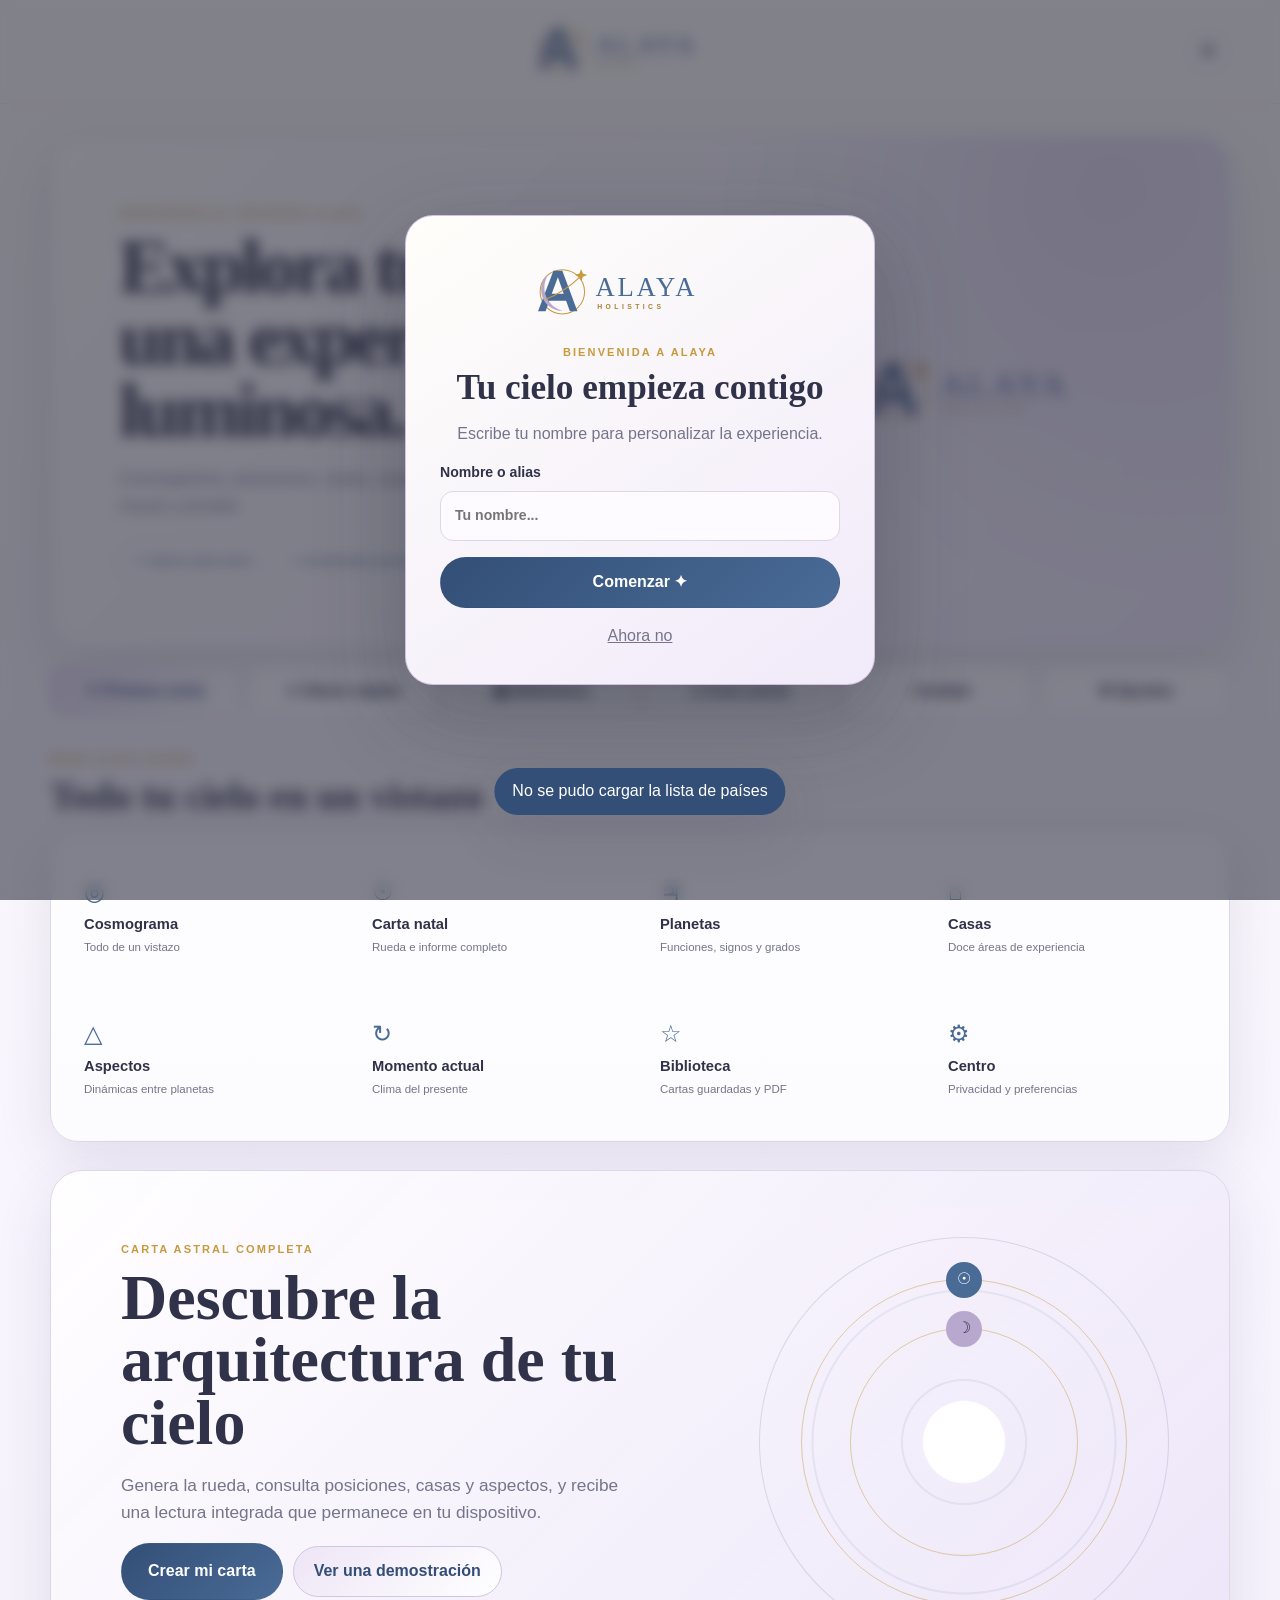
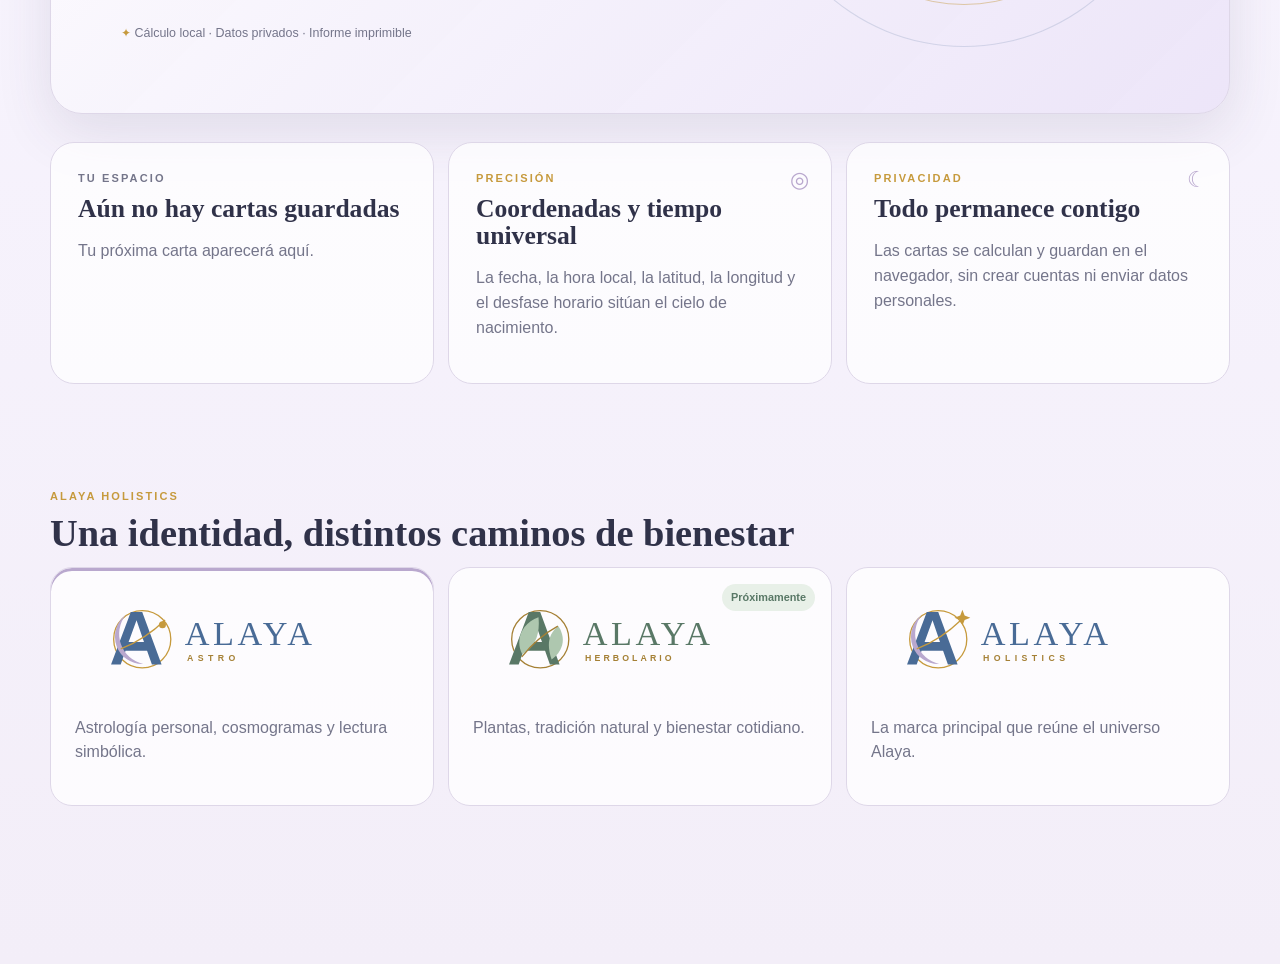
==== commit c0d32fd2: "Add files via upload" ====
--- a/index.html
+++ b/index.html
@@ -9,7 +9,7 @@
   <link rel="manifest" href="manifest.webmanifest" />
   <link rel="icon" href="icons/favicon-64.png" />
   <link rel="apple-touch-icon" href="icons/icon-192.png" />
-  <link rel="stylesheet" href="styles.css?v=7.1.0" />
+  <link rel="stylesheet" href="styles.css?v=7.2.0" />
 </head>
 <body>
   <div class="sky-decoration" aria-hidden="true"></div>
@@ -116,14 +116,35 @@
               <label class="span-2">Nombre o alias<input id="name" name="name" required autocomplete="name" placeholder="Ej. Lucía" /></label>
               <label>Fecha<input id="birthDate" name="birthDate" type="date" required /></label>
               <label>Hora local<input id="birthTime" name="birthTime" type="time" required /></label>
-              <label>Ciudad<input id="city" name="city" required placeholder="Ej. Madrid" /></label>
-              <label>País<input id="country" name="country" required placeholder="Ej. España" /></label>
-              <label>Latitud<input id="lat" name="lat" type="number" step="0.0001" min="-90" max="90" required placeholder="40.4168" /><small>Norte positivo, sur negativo.</small></label>
-              <label>Longitud<input id="lon" name="lon" type="number" step="0.0001" min="-180" max="180" required placeholder="-3.7038" /><small>Este positivo, oeste negativo.</small></label>
-              <label>Desfase UTC al nacer<select id="utcOffset" name="utcOffset" required></select><small>Incluye el horario de verano de esa fecha.</small></label>
+              <label>País
+                <select id="countryCode" name="countryCode" required><option value="">Cargando países…</option></select>
+                <input id="country" name="country" type="hidden" />
+              </label>
+              <label class="city-field">Ciudad
+                <input id="city" name="city" required autocomplete="off" placeholder="Escribe al menos 2 letras" disabled />
+                <div id="cityResults" class="city-results hidden" role="listbox" aria-label="Ciudades encontradas"></div>
+              </label>
+              <input id="lat" name="lat" type="hidden" />
+              <input id="lon" name="lon" type="hidden" />
+              <input id="timezone" name="timezone" type="hidden" />
+              <input id="utcOffset" name="utcOffset" type="hidden" />
+              <div id="locationSummary" class="location-summary span-2">
+                <span>⌖</span><div><b>Selecciona país y ciudad</b><small>Las coordenadas y la zona horaria se completarán automáticamente.</small></div>
+              </div>
               <label>Precisión de la hora<select id="timeAccuracy" name="timeAccuracy"><option value="exacta">Exacta: registro oficial</option><option value="aproximada">Aproximada: hora recordada</option><option value="desconocida">Desconocida</option></select></label>
             </div>
-            <div class="notice"><b>La precisión empieza aquí</b><p>El Ascendente y las casas pueden cambiar rápidamente. Revisa especialmente la hora, el desfase UTC y las coordenadas.</p></div>
+            <details class="manual-location">
+              <summary>Mi localidad no aparece</summary>
+              <p>Activa la entrada manual solo para núcleos muy pequeños no incluidos en la base local.</p>
+              <label class="switch"><input id="manualLocationToggle" type="checkbox" /> Introducir coordenadas manualmente</label>
+              <div id="manualLocationFields" class="form-grid hidden">
+                <label>Latitud<input id="manualLat" type="number" step="0.0001" min="-90" max="90" /></label>
+                <label>Longitud<input id="manualLon" type="number" step="0.0001" min="-180" max="180" /></label>
+                <label class="span-2">Zona horaria IANA<input id="manualTimezone" placeholder="Ej. Europe/Madrid" /></label>
+                <button id="applyManualLocation" class="button soft" type="button">Aplicar ubicación manual</button>
+              </div>
+            </details>
+            <div class="notice"><b>La precisión empieza aquí</b><p>Alaya calcula automáticamente latitud, longitud y el desfase horario histórico de la fecha seleccionada. Revisa que hayas elegido la ciudad correcta.</p></div>
             <div class="actions end"><button class="button primary" type="button" data-next="2">Continuar ✦</button></div>
           </section>
 
@@ -221,6 +242,6 @@
   </template>
 
   <script src="astronomy.browser.min.js?v=2.1.19"></script>
-  <script src="app.js?v=7.1.0" defer></script>
+  <script src="app.js?v=7.2.0" defer></script>
 </body>
 </html>
--- a/styles.css
+++ b/styles.css
@@ -24,6 +24,7 @@
 .workspace{display:grid;grid-template-columns:220px 1fr;gap:24px;padding:28px 0 70px}.step-nav{display:grid;align-content:start;gap:8px;position:sticky;top:126px;height:max-content}.step-pill{border:1px solid transparent;background:transparent;border-radius:17px;padding:13px;text-align:left;display:flex;gap:11px;align-items:center;cursor:pointer}.step-pill>b{width:32px;height:32px;border:1px solid var(--line);border-radius:50%;display:grid;place-items:center}.step-pill span{display:grid;font-weight:700}.step-pill small{color:var(--muted);font-weight:400}.step-pill.active{background:white;border-color:var(--line);box-shadow:0 8px 20px rgba(63,68,100,.08)}.step-pill.active>b{background:var(--lavender);border-color:var(--lavender);color:white}
 .form-panel{background:rgba(255,255,255,.88);border:1px solid var(--line);border-radius:28px;box-shadow:var(--shadow);overflow:hidden}.step-page{display:none;padding:clamp(24px,5vw,52px)}.step-page.active{display:block}.result-page{padding:0}.panel-heading{display:flex;gap:16px;align-items:flex-start;margin-bottom:27px}.panel-heading>span{width:48px;height:48px;display:grid;place-items:center;border-radius:50%;background:var(--lavender-soft);color:var(--blue);font-size:1.25rem}.panel-heading h2,.block-heading h2{font:600 clamp(1.8rem,3vw,2.7rem)/1 var(--serif);margin:0}.panel-heading p{margin:6px 0;color:var(--muted)}
 .form-grid{display:grid;grid-template-columns:repeat(2,1fr);gap:4px 16px}.span-2{grid-column:1/-1}label{display:grid;gap:7px;margin:8px 0;font-size:.88rem;font-weight:700}label small{color:var(--muted);font-weight:400}input,select,textarea{width:100%;border:1px solid var(--line);border-radius:13px;background:#fdfbff;color:var(--ink);padding:13px 14px;outline:none}input:focus,select:focus,textarea:focus{border-color:var(--lavender);box-shadow:0 0 0 4px rgba(185,168,206,.18)}
+.city-field{position:relative}.city-results{position:absolute;left:0;right:0;top:78px;z-index:25;max-height:280px;overflow:auto;border:1px solid var(--line);border-radius:15px;background:#fff;box-shadow:0 18px 42px rgba(48,50,73,.18);padding:6px}.city-option{width:100%;border:0;border-radius:10px;background:transparent;padding:10px 11px;display:flex;align-items:center;justify-content:space-between;gap:10px;text-align:left;cursor:pointer}.city-option:hover,.city-option:focus{background:var(--lavender-soft)}.city-option span{display:grid}.city-option small{color:var(--muted)}.city-option>small{white-space:nowrap}.location-summary{display:flex;align-items:center;gap:13px;margin:10px 0;padding:15px 17px;border:1px solid var(--line);border-radius:16px;background:linear-gradient(135deg,#f4effa,#fff)}.location-summary>span{width:40px;height:40px;border-radius:50%;display:grid;place-items:center;background:var(--lavender-soft);color:var(--blue)}.location-summary div{display:grid}.location-summary small{color:var(--muted)}.location-summary.ready{border-color:#a9c7bb;background:#f2faf6}.manual-location{margin:12px 0 20px;border:1px dashed var(--line);border-radius:15px;padding:13px}.manual-location summary{cursor:pointer;font-weight:700}.manual-location p{color:var(--muted)}
 .notice,.method-note{margin:20px 0;border-left:3px solid var(--gold);background:#fcf7e9;padding:16px 18px;border-radius:0 13px 13px 0}.notice p,.method-note p{margin:5px 0 0;color:var(--muted)}
 fieldset{border:0;padding:0;margin:0 0 24px}legend{font-weight:700;margin-bottom:10px}.choice-grid{display:grid;grid-template-columns:repeat(2,1fr);gap:11px}.choice-grid.three{grid-template-columns:repeat(3,1fr)}.choice{display:block;border:1px solid var(--line);border-radius:17px;padding:17px;background:#fdfbff;cursor:pointer;margin:0}.choice input{display:none}.choice b{display:block}.choice span{display:block;color:var(--muted);font-weight:400;margin-top:4px}.choice.selected{border-color:var(--lavender);box-shadow:inset 0 0 0 1px var(--lavender);background:var(--paper)}.advanced{border:1px solid var(--line);border-radius:16px;padding:16px;margin:20px 0}.advanced summary{font-weight:700;cursor:pointer}.advanced p{color:var(--muted)}
 .result-empty{padding:80px 30px;text-align:center;color:var(--muted)}.reading-header{display:grid;grid-template-columns:120px 1fr auto;align-items:center;gap:22px;padding:34px clamp(22px,5vw,52px);background:linear-gradient(135deg,#f8f2ff,#fffdf8);border-bottom:1px solid var(--line)}.reading-header>img{width:110px;height:110px;border-radius:18px;object-fit:cover}.reading-header h1{font-size:clamp(2.4rem,5vw,4.5rem)}.reading-header div>p:last-child{color:var(--muted)}.badges{display:flex;gap:7px;flex-wrap:wrap;justify-content:flex-end}.badge{border:1px solid #cfbfde;border-radius:999px;padding:7px 11px;background:white;color:var(--blue-deep);font-size:.76rem}
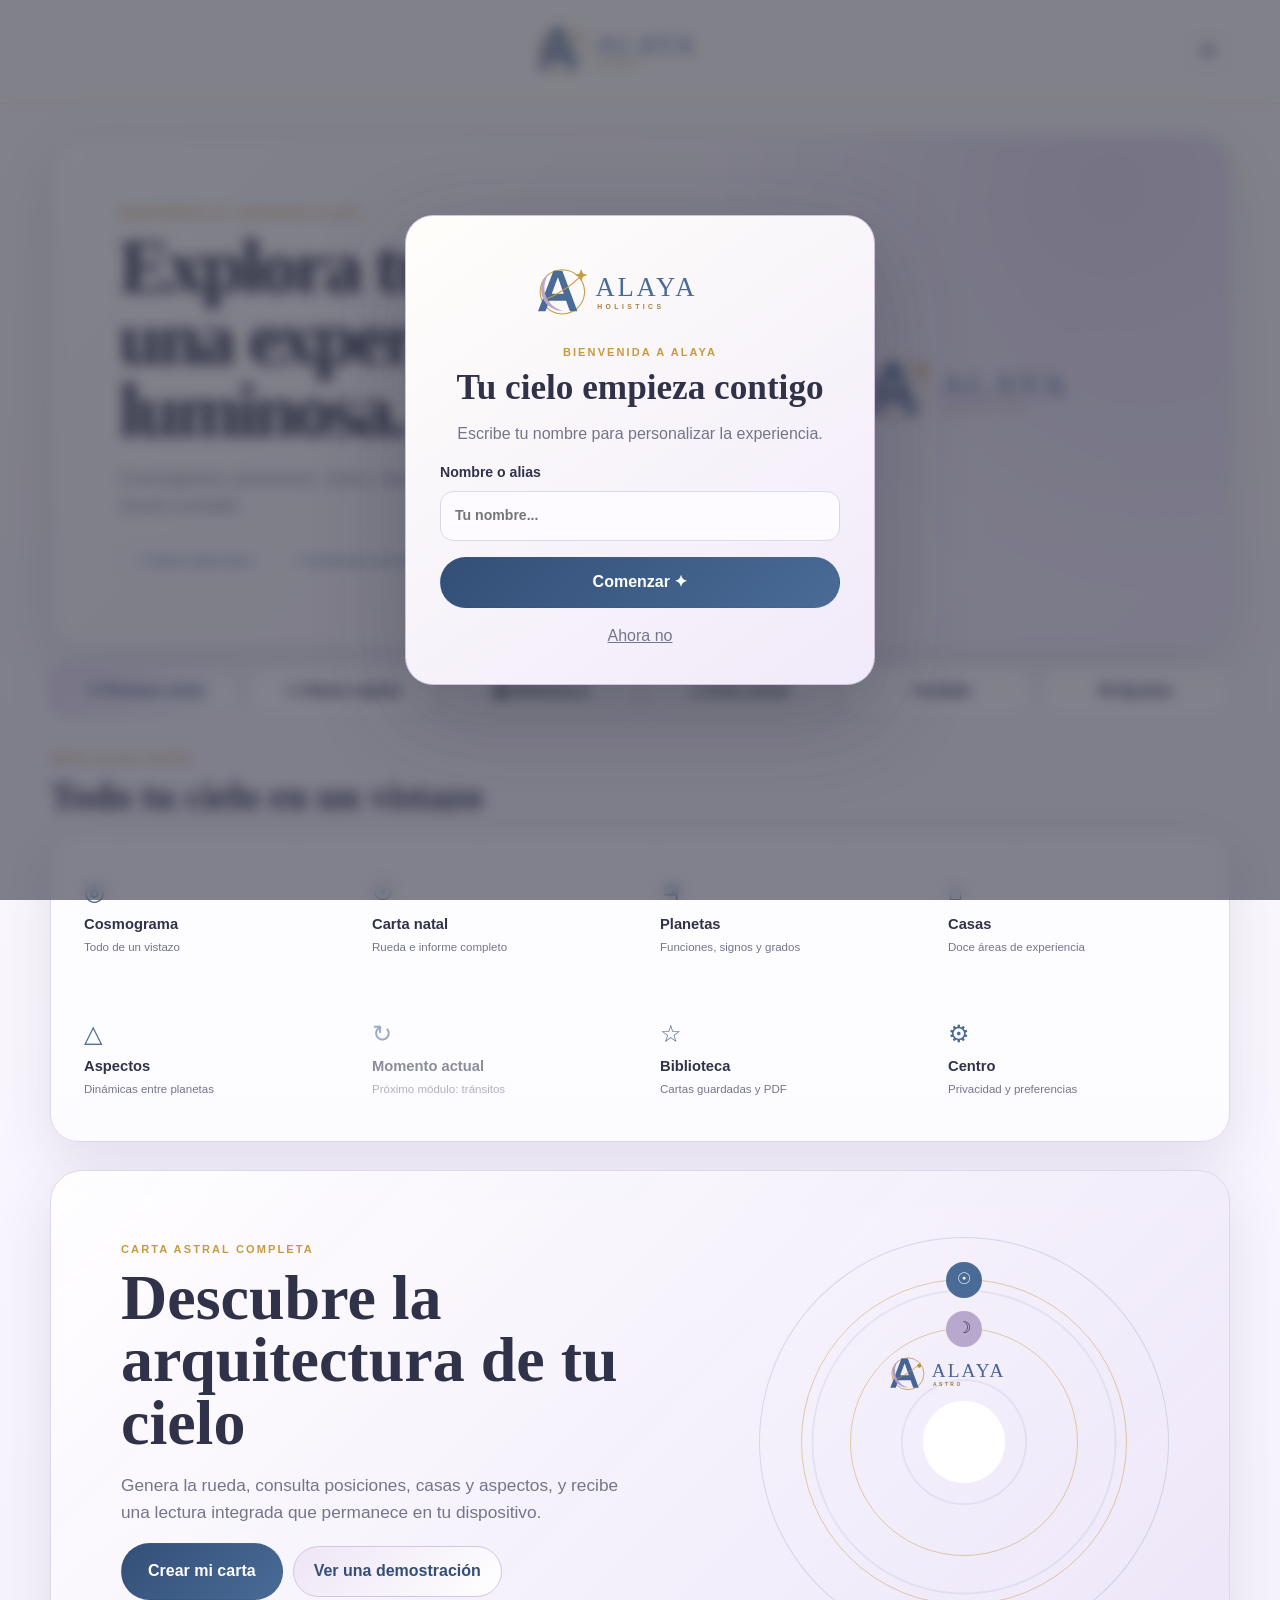
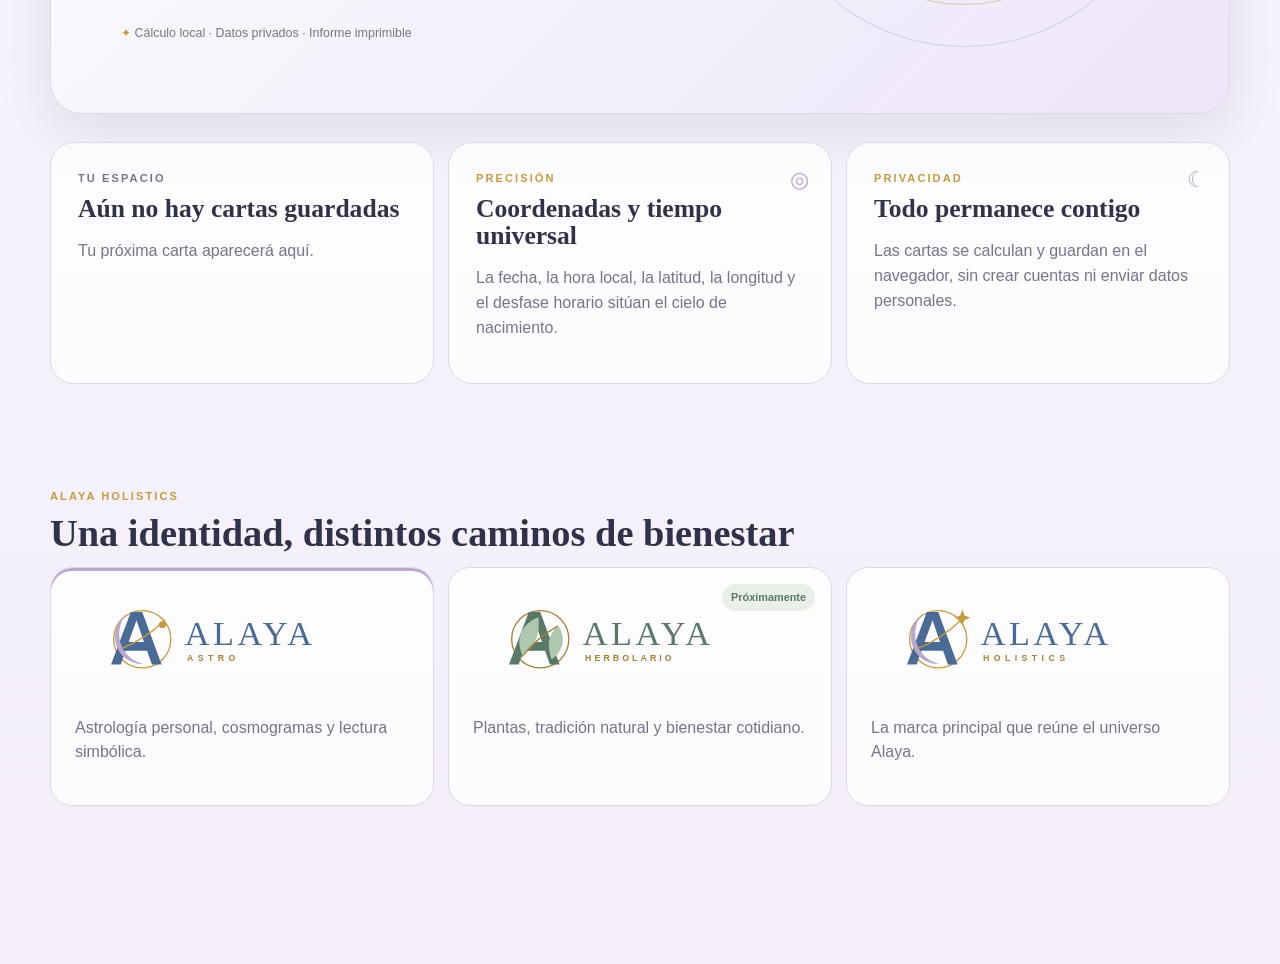
==== commit d8d6e8da: "Add files via upload" ====
--- a/index.html
+++ b/index.html
@@ -9,7 +9,7 @@
   <link rel="manifest" href="manifest.webmanifest" />
   <link rel="icon" href="icons/favicon-64.png" />
   <link rel="apple-touch-icon" href="icons/icon-192.png" />
-  <link rel="stylesheet" href="styles.css?v=7.2.0" />
+  <link rel="stylesheet" href="styles.css?v=7.5.0" />
 </head>
 <body>
   <div class="sky-decoration" aria-hidden="true"></div>
@@ -51,7 +51,7 @@
         <button class="module" data-route="aprender" data-topic="planetas"><span>♃</span><b>Planetas</b><small>Funciones, signos y grados</small></button>
         <button class="module" data-route="aprender" data-topic="casas"><span>⌂</span><b>Casas</b><small>Doce áreas de experiencia</small></button>
         <button class="module" data-route="aprender" data-topic="aspectos"><span>△</span><b>Aspectos</b><small>Dinámicas entre planetas</small></button>
-        <button class="module" data-route="crear"><span>↻</span><b>Momento actual</b><small>Clima del presente</small></button>
+        <button class="module module-soon" disabled><span>↻</span><b>Momento actual</b><small>Próximo módulo: tránsitos</small></button>
         <button class="module" data-route="historial"><span>☆</span><b>Biblioteca</b><small>Cartas guardadas y PDF</small></button>
         <button class="module" data-route="ajustes"><span>⚙</span><b>Centro</b><small>Privacidad y preferencias</small></button>
       </nav>
@@ -155,14 +155,15 @@
               <div class="choice-grid">
                 <label class="choice selected"><input type="radio" name="houses" value="whole" checked /><b>Signo completo</b><span>Cada signo ocupa una casa. Lectura estable y clara.</span></label>
                 <label class="choice"><input type="radio" name="houses" value="equal" /><b>Casas iguales</b><span>Doce sectores de 30° desde el Ascendente.</span></label>
+                <label class="choice"><input type="radio" name="houses" value="porphyry" /><b>Porfirio</b><span>Divide en tres partes cada cuadrante entre los ángulos.</span></label>
               </div>
             </fieldset>
             <fieldset>
               <legend>Tipo de consulta</legend>
               <div class="choice-grid three">
                 <label class="choice selected"><input type="radio" name="readingType" value="natal" checked /><b>Natal</b><span>Identidad y patrones.</span></label>
-                <label class="choice"><input type="radio" name="readingType" value="hoy" /><b>Momento actual</b><span>Clima y orientación.</span></label>
-                <label class="choice"><input type="radio" name="readingType" value="compatibilidad" /><b>Vínculos</b><span>Enfoque relacional.</span></label>
+                <label class="choice disabled-choice"><input type="radio" name="readingType" value="hoy" disabled /><b>Momento actual</b><span>Próximo módulo: tránsitos.</span></label>
+                <label class="choice disabled-choice"><input type="radio" name="readingType" value="compatibilidad" disabled /><b>Vínculos</b><span>Próximo módulo: sinastría.</span></label>
               </div>
             </fieldset>
             <label>Pregunta o intención<textarea id="intention" name="intention" rows="4" placeholder="¿Qué aspecto de mi carta deseo comprender mejor?"></textarea></label>
@@ -201,7 +202,7 @@
       <div class="settings-grid">
         <article class="settings-card"><h2>Lectura</h2><label class="switch"><input id="comfortToggle" type="checkbox" /> Texto ampliado</label><label class="switch"><input id="contrastToggle" type="checkbox" /> Alto contraste</label></article>
         <article class="settings-card"><h2>Copia de seguridad</h2><button id="exportBtn" class="button soft">Exportar cartas</button><label class="file-label">Importar archivo<input id="importFile" type="file" accept="application/json" /></label></article>
-        <article class="settings-card"><h2>Cálculo astral</h2><p>Posiciones tropicales geocéntricas, Ascendente por tiempo sidéreo local y casas de signo completo o iguales.</p></article>
+        <article class="settings-card"><h2>Cálculo astral</h2><p>Posiciones tropicales geocéntricas, Ascendente por tiempo sidéreo local y casas de signo completo, iguales o Porfirio.</p></article>
       </div>
     </section>
   </main>
@@ -233,15 +234,26 @@
         <div data-field="badges" class="badges"></div>
       </header>
       <section class="chart-dashboard"><div class="wheel-wrap" data-field="wheel"></div><div class="big-three" data-field="bigThree"></div></section>
-      <nav class="result-nav"><a href="#posiciones">Posiciones</a><a href="#aspectos">Aspectos</a><a href="#interpretacion">Lectura</a></nav>
+      <nav class="result-nav"><a href="#posiciones">Posiciones</a><a href="#casas">Casas</a><a href="#aspectos">Aspectos</a><a href="#interpretacion">Lectura</a><a href="#lectura-ia">IA</a></nav>
       <section id="posiciones" class="result-section-block"><div class="block-heading"><p class="eyebrow">Datos técnicos</p><h2>Posiciones planetarias</h2></div><div class="planet-table" data-field="positions"></div><div class="method-note" data-field="method"></div></section>
-      <section id="aspectos" class="result-section-block"><div class="block-heading"><p class="eyebrow">Geometría interior</p><h2>Aspectos principales</h2></div><div class="aspect-grid" data-field="aspects"></div></section>
+      <section id="casas" class="result-section-block houses-section"><div class="block-heading"><p class="eyebrow">Doce áreas de experiencia</p><h2>Cúspides de las casas</h2><p>Grado exacto donde comienza cada casa según el sistema elegido.</p></div><div class="house-cusp-grid" data-field="houses"></div></section>
+      <section id="aspectos" class="result-section-block"><div class="block-heading"><p class="eyebrow">Geometría interior</p><h2>Aspectos completos</h2><p>Aspectos mayores y menores ordenados por precisión.</p></div><div class="aspects-panel" data-field="aspects"></div></section>
       <section id="interpretacion" class="result-section-block interpretation"><div class="block-heading"><p class="eyebrow">Síntesis Alaya</p><h2>Tu mapa, paso a paso</h2></div><div class="reading-sections" data-field="sections"></div></section>
+      <section id="lectura-ia" class="result-section-block ai-reading">
+        <div class="ai-heading">
+          <div class="block-heading"><p class="eyebrow">Interpretación personalizada</p><h2>Lectura profunda con IA</h2><p>Integra planetas, casas, ejes y aspectos en una lectura clara y reflexiva.</p></div>
+          <button class="button primary no-print" data-action="ai">Generar interpretación ✦</button>
+        </div>
+        <div class="ai-status-row"><span class="ai-status-dot"></span><b>IA opcional</b><span>Necesita conexión y puede solicitar autorización la primera vez.</span></div>
+        <div class="ai-privacy">Solo se envían las posiciones astrales y la intención escrita. No se comparte el nombre, la fecha exacta ni el lugar de nacimiento.</div>
+        <div class="ai-output" data-field="ai"><p>La interpretación aparecerá aquí cuando pulses el botón.</p></div>
+      </section>
       <div class="actions reading-actions no-print"><button class="button primary" data-action="save">Guardar carta</button><button class="button soft" data-action="pdf">Crear PDF</button><button class="button quiet" data-action="copy">Copiar texto</button><button class="button quiet" data-action="html">Descargar informe</button></div>
     </article>
   </template>
 
   <script src="astronomy.browser.min.js?v=2.1.19"></script>
-  <script src="app.js?v=7.2.0" defer></script>
+  <script src="https://js.puter.com/v2/"></script>
+  <script src="app.js?v=7.5.0" defer></script>
 </body>
 </html>
--- a/styles.css
+++ b/styles.css
@@ -69,3 +69,49 @@
 @media(max-width:580px){
   .premium-hero h1{font-size:2.7rem}.premium-hero{padding:25px 20px}.quick-actions{grid-template-columns:repeat(2,1fr)}.module-menu{grid-template-columns:1fr 1fr;padding:11px}.page-heading>img{width:150px;height:68px}
 }
+
+/* v7.3 · Cosmograma ampliado */
+.chart-dashboard{display:block;padding:30px clamp(12px,3vw,36px);background:linear-gradient(135deg,#fffdf9,#f2ecf8)}
+.wheel-wrap{width:100%;max-width:860px;margin:auto}.natal-wheel{display:block;width:100%;height:auto;filter:drop-shadow(0 16px 22px rgba(70,59,96,.12))}
+.wheel-bg{fill:#fffefa;stroke:#a99abc;stroke-width:2}.wheel-ring{fill:none;stroke:#b9acc9;stroke-width:1.4}.wheel-ring.outer{stroke:#c69a3d;stroke-width:2}.wheel-ring.inner{fill:#fbf8ff;stroke:#8e7ca7;stroke-width:1.5}
+.wheel-line{stroke:#cfc4dc;stroke-width:1.2}.house-line{stroke:#617da2;stroke-width:1.35}
+.aspect-line{opacity:.65}.aspect-major{stroke-width:1.8}.aspect-minor{stroke-width:.9;stroke-dasharray:3 3;opacity:.45}.aspect-harmony{stroke:#4d9085}.aspect-tension{stroke:#c56f68}.aspect-adjustment{stroke:#9a78b3}.aspect-creative{stroke:#c69a3d}.aspect-neutral{stroke:#68738d}
+.zodiac-glyph{font-size:25px;font-family:"Times New Roman",serif;fill:#3f628e;text-anchor:middle;dominant-baseline:middle}.zodiac-name{font-size:8px;font-weight:800;letter-spacing:.12em;fill:#8a799c;text-anchor:middle;dominant-baseline:middle}
+.house-number-bg{fill:#f2edf8;stroke:#b8aaca}.house-number{font-size:11px;font-weight:800;fill:#4e5571;text-anchor:middle;dominant-baseline:middle}
+.planet-guide{stroke:#aa9bb9;stroke-width:.8}.degree-dot{fill:#c69a3d}.planet-dot{fill:#fffefa;stroke:#9c7a30;stroke-width:1.8}.track-1 .planet-dot{fill:#f2edf8;stroke:#6e5a85}.track-2 .planet-dot{fill:#edf4f8;stroke:#496b96}.planet-glyph{font-size:18px;font-family:"Times New Roman",serif;font-weight:700;fill:#303249;text-anchor:middle;dominant-baseline:middle}
+.axis-label{font-size:10px;font-weight:900;letter-spacing:.08em;fill:#9b762b;text-anchor:middle;dominant-baseline:middle}.wheel-center{fill:#c69a3d}.wheel-center-label{font-size:8px;font-weight:800;letter-spacing:.16em;fill:#8a799c;text-anchor:middle}
+.big-three{max-width:860px;margin:20px auto 0;display:grid;grid-template-columns:1.25fr repeat(3,1fr);gap:14px}.signature,.big-three-card{border:1px solid var(--line);border-radius:16px;background:rgba(255,255,255,.72);padding:15px}.signature{border-bottom:1px solid var(--line)}.big-three-card{grid-template-columns:44px 1fr auto;border-bottom:1px solid var(--line)}
+.aspects-panel{display:grid;gap:28px}.aspect-group h3{font:600 1.45rem/1 var(--serif);margin:0 0 13px}.aspect-group h3 small{display:inline-grid;place-items:center;min-width:28px;height:28px;margin-left:6px;border-radius:99px;background:var(--lavender-soft);font:700 .72rem Arial}
+.aspect-card{border-left:4px solid #8792a8}.aspect-card-harmony{border-left-color:#4d9085}.aspect-card-tension{border-left-color:#c56f68}.aspect-card-adjustment{border-left-color:#9a78b3}.aspect-card-creative{border-left-color:#c69a3d}
+@media(max-width:900px){.chart-dashboard{padding:20px 8px}.big-three{grid-template-columns:repeat(2,1fr)}}
+@media(max-width:580px){.big-three{grid-template-columns:1fr}.aspect-grid{grid-template-columns:1fr}.planet-glyph{font-size:20px}}
+
+/* v7.4 · Interpretación con IA */
+.ai-reading{background:radial-gradient(circle at 92% 12%,rgba(198,154,61,.12),transparent 30%),linear-gradient(145deg,#fffdf8,#f3edf9)}
+.ai-heading{display:flex;align-items:center;justify-content:space-between;gap:24px}.ai-heading .block-heading{margin-bottom:0}.ai-heading .button{flex:0 0 auto}
+.ai-privacy{margin:22px 0;padding:13px 16px;border:1px solid #dacde6;border-radius:14px;background:rgba(255,255,255,.68);color:var(--muted);font-size:.82rem}
+.ai-output{min-height:150px;padding:clamp(20px,4vw,34px);border:1px solid var(--line);border-radius:20px;background:rgba(255,255,255,.86);box-shadow:0 12px 32px rgba(67,61,91,.07)}
+.ai-output>p{margin:0;color:var(--muted)}.ai-output.loading{animation:aiPulse 1.4s ease-in-out infinite}.ai-content{font:1.02rem/1.8 Georgia,"Times New Roman",serif;color:#41445c}
+@keyframes aiPulse{50%{opacity:.58}}
+@media(max-width:700px){.ai-heading{align-items:flex-start;flex-direction:column}.ai-heading .button{width:100%}}
+
+/* v7.5 · Carta técnica, móvil e impresión */
+.choice-grid:has(input[value="porphyry"]){grid-template-columns:repeat(3,1fr)}.disabled-choice{opacity:.55;cursor:not-allowed}.disabled-choice:hover{transform:none}
+.module-soon{opacity:.55;cursor:not-allowed}.module-soon:hover{transform:none;background:transparent;border-color:transparent;box-shadow:none}
+.degree-tick{stroke:#b8adbf;stroke-width:.65}.degree-tick.major{stroke:#8c7d9d;stroke-width:1.2}.planet-degree{font-size:8px;font-weight:800;fill:#746680;text-anchor:middle}.wheel-legend{display:flex;justify-content:center;gap:10px 18px;flex-wrap:wrap;margin:4px auto 0;color:var(--muted);font-size:.75rem}.wheel-legend span{display:flex;align-items:center;gap:6px}.wheel-legend b{color:var(--blue);font-size:1rem}.legend-line{display:inline-block;width:24px;height:3px;border-radius:9px}.legend-line.harmony{background:#4d9085}.legend-line.tension{background:#c56f68}.legend-line.adjustment{background:#9a78b3}.legend-line.creative{background:#c69a3d}
+.houses-section{background:rgba(255,255,255,.5)}.house-cusp-grid{display:grid;grid-template-columns:repeat(3,1fr);gap:10px}.house-cusp{display:flex;align-items:center;gap:12px;padding:14px;border:1px solid var(--line);border-radius:15px;background:rgba(255,255,255,.8)}.house-cusp>span{width:35px;height:35px;display:grid;place-items:center;border-radius:50%;background:var(--lavender-soft);color:var(--blue-deep);font-weight:800}.house-cusp div{display:grid}.house-cusp small{color:var(--muted)}
+.ai-status-row{display:flex;align-items:center;gap:8px;margin:20px 0 -10px;color:var(--muted);font-size:.8rem}.ai-status-row b{color:var(--ink)}.ai-status-dot{width:9px;height:9px;border-radius:50%;background:#68a281;box-shadow:0 0 0 4px rgba(104,162,129,.14)}
+@media(max-width:900px){.choice-grid:has(input[value="porphyry"]){grid-template-columns:1fr}.house-cusp-grid{grid-template-columns:repeat(2,1fr)}}
+@media(max-width:580px){
+  html{scroll-padding-bottom:120px}body{padding-bottom:calc(118px + env(safe-area-inset-bottom))}
+  .workspace{padding-bottom:105px}.bottom-nav{bottom:calc(8px + env(safe-area-inset-bottom));padding-bottom:8px;transition:transform .2s ease,opacity .2s ease}
+  body:has(input:focus,textarea:focus,select:focus) .bottom-nav{transform:translateY(calc(120% + env(safe-area-inset-bottom)));opacity:0;pointer-events:none}
+  .reading-actions{padding-bottom:30px}.house-cusp-grid{grid-template-columns:1fr}.wheel-legend{padding:0 12px;gap:7px 12px}
+  .result-nav{padding-right:18px}.ai-status-row{align-items:flex-start;flex-wrap:wrap}
+}
+@media print{
+  @page{size:A4;margin:11mm}.reading{font-size:10.5pt}.reading-header{min-height:48mm;border:1px solid #ddd;padding:12mm!important}.reading-header h1{font-size:30pt}.reading-header>img{width:42mm;height:22mm}
+  .chart-dashboard{break-after:page;padding:8mm 0!important}.natal-wheel{max-width:172mm!important}.wheel-legend{font-size:8pt}.big-three{grid-template-columns:repeat(4,1fr);gap:5mm}
+  .result-section-block{break-inside:auto}.planet-row,.aspect-card,.reading-section,.house-cusp{break-inside:avoid}.house-cusp-grid{grid-template-columns:repeat(3,1fr)}
+  .ai-reading{background:white}.ai-output{border:0;box-shadow:none;padding:0}.ai-privacy,.ai-status-row{display:none}.ai-content{font-size:10.5pt;line-height:1.55}
+}
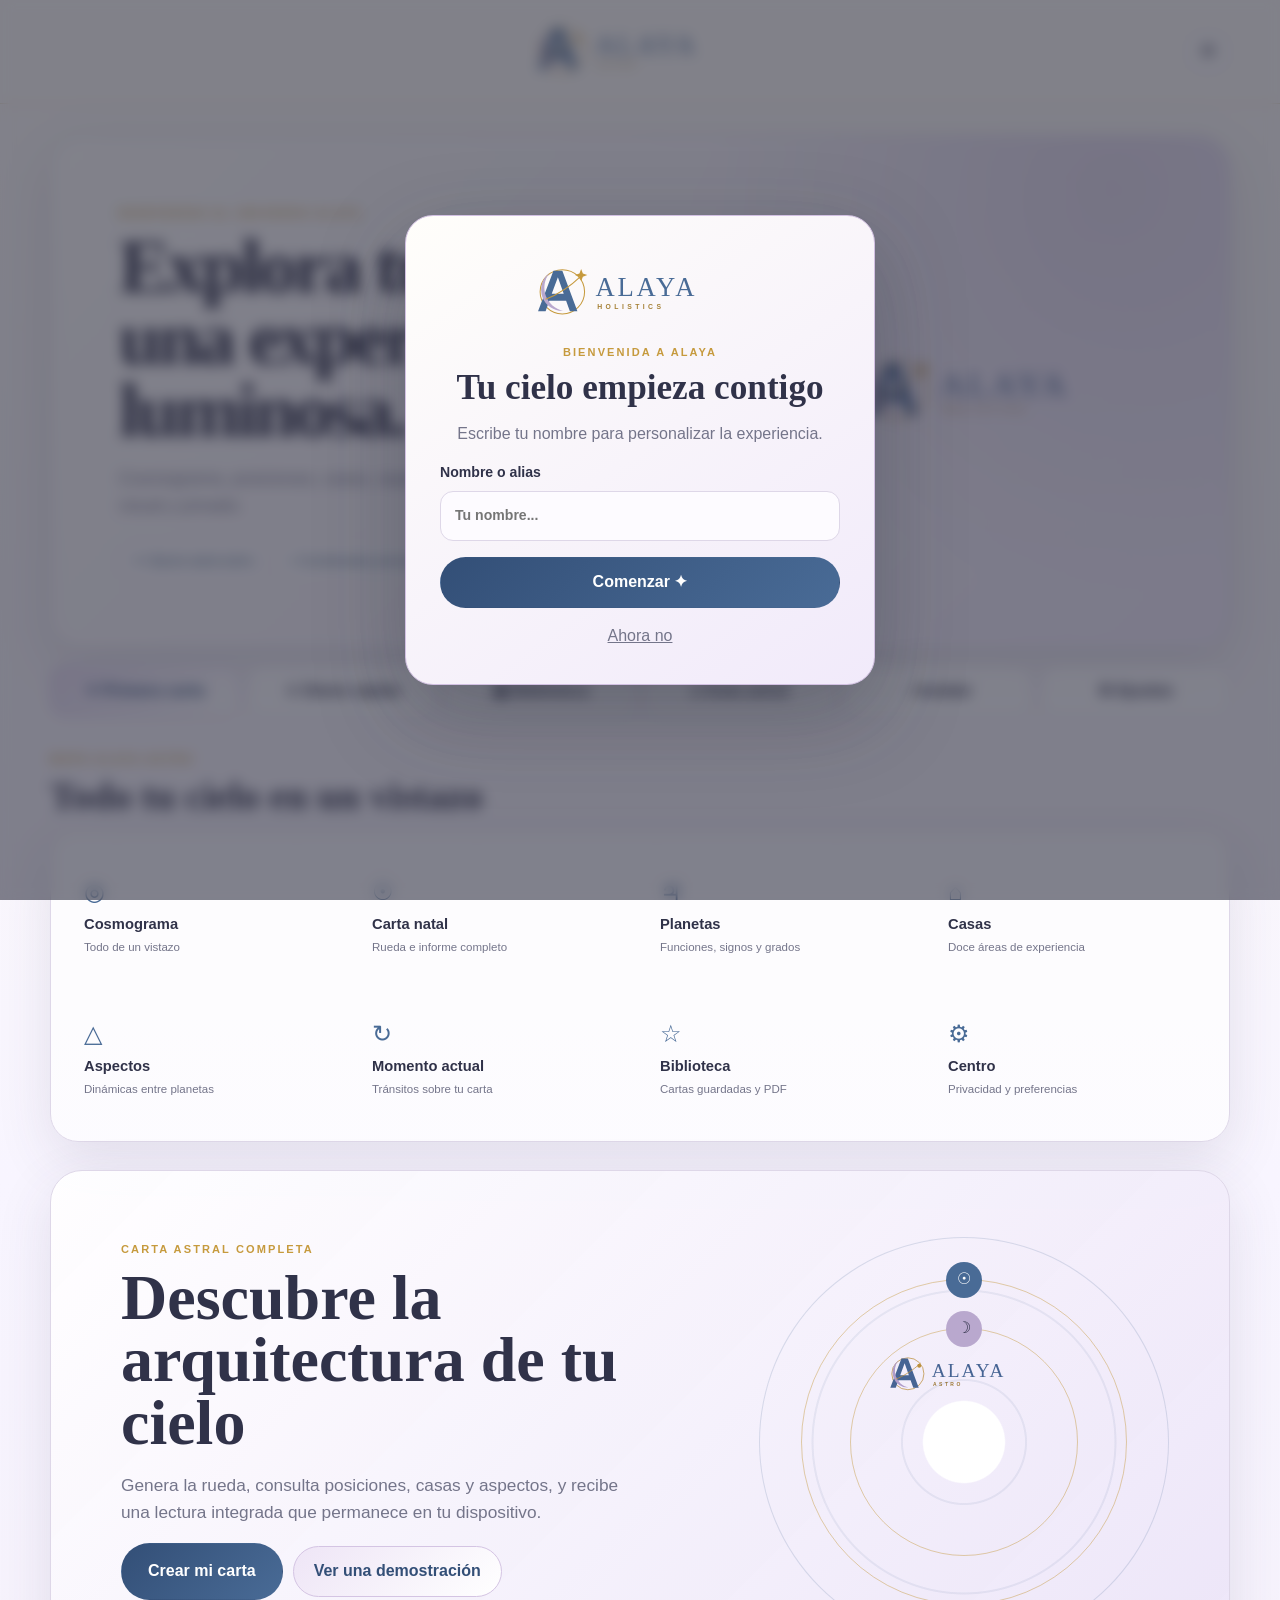
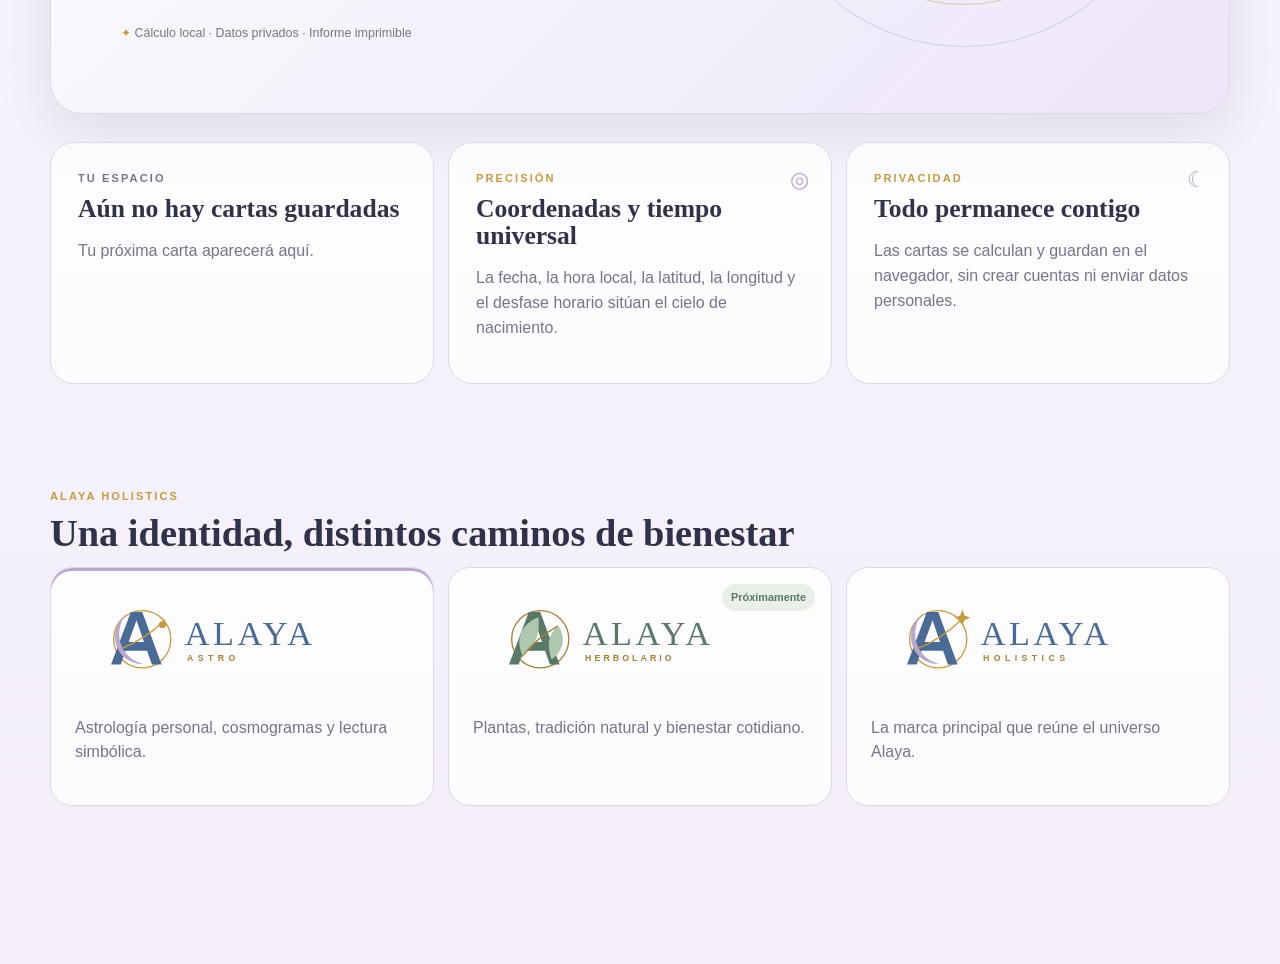
==== commit 08d5479a: "Add files via upload" ====
--- a/index.html
+++ b/index.html
@@ -9,7 +9,7 @@
   <link rel="manifest" href="manifest.webmanifest" />
   <link rel="icon" href="icons/favicon-64.png" />
   <link rel="apple-touch-icon" href="icons/icon-192.png" />
-  <link rel="stylesheet" href="styles.css?v=7.5.0" />
+  <link rel="stylesheet" href="styles.css?v=7.7.1" />
 </head>
 <body>
   <div class="sky-decoration" aria-hidden="true"></div>
@@ -51,7 +51,7 @@
         <button class="module" data-route="aprender" data-topic="planetas"><span>♃</span><b>Planetas</b><small>Funciones, signos y grados</small></button>
         <button class="module" data-route="aprender" data-topic="casas"><span>⌂</span><b>Casas</b><small>Doce áreas de experiencia</small></button>
         <button class="module" data-route="aprender" data-topic="aspectos"><span>△</span><b>Aspectos</b><small>Dinámicas entre planetas</small></button>
-        <button class="module module-soon" disabled><span>↻</span><b>Momento actual</b><small>Próximo módulo: tránsitos</small></button>
+        <button class="module" data-transits><span>↻</span><b>Momento actual</b><small>Tránsitos sobre tu carta</small></button>
         <button class="module" data-route="historial"><span>☆</span><b>Biblioteca</b><small>Cartas guardadas y PDF</small></button>
         <button class="module" data-route="ajustes"><span>⚙</span><b>Centro</b><small>Privacidad y preferencias</small></button>
       </nav>
@@ -153,16 +153,16 @@
             <fieldset>
               <legend>Sistema de casas</legend>
               <div class="choice-grid">
-                <label class="choice selected"><input type="radio" name="houses" value="whole" checked /><b>Signo completo</b><span>Cada signo ocupa una casa. Lectura estable y clara.</span></label>
+                <label class="choice"><input type="radio" name="houses" value="whole" /><b>Signo completo</b><span>Las doce cúspides comienzan siempre a 0° de cada signo.</span></label>
                 <label class="choice"><input type="radio" name="houses" value="equal" /><b>Casas iguales</b><span>Doce sectores de 30° desde el Ascendente.</span></label>
-                <label class="choice"><input type="radio" name="houses" value="porphyry" /><b>Porfirio</b><span>Divide en tres partes cada cuadrante entre los ángulos.</span></label>
+                <label class="choice selected recommended-choice"><input type="radio" name="houses" value="porphyry" checked /><b>Porfirio <em>Recomendado</em></b><span>Cúspides variables al dividir cada cuadrante entre los ángulos.</span></label>
               </div>
             </fieldset>
             <fieldset>
               <legend>Tipo de consulta</legend>
               <div class="choice-grid three">
                 <label class="choice selected"><input type="radio" name="readingType" value="natal" checked /><b>Natal</b><span>Identidad y patrones.</span></label>
-                <label class="choice disabled-choice"><input type="radio" name="readingType" value="hoy" disabled /><b>Momento actual</b><span>Próximo módulo: tránsitos.</span></label>
+                <label class="choice"><input type="radio" name="readingType" value="hoy" /><b>Momento actual</b><span>Tránsitos sobre la carta natal.</span></label>
                 <label class="choice disabled-choice"><input type="radio" name="readingType" value="compatibilidad" disabled /><b>Vínculos</b><span>Próximo módulo: sinastría.</span></label>
               </div>
             </fieldset>
@@ -234,10 +234,18 @@
         <div data-field="badges" class="badges"></div>
       </header>
       <section class="chart-dashboard"><div class="wheel-wrap" data-field="wheel"></div><div class="big-three" data-field="bigThree"></div></section>
-      <nav class="result-nav"><a href="#posiciones">Posiciones</a><a href="#casas">Casas</a><a href="#aspectos">Aspectos</a><a href="#interpretacion">Lectura</a><a href="#lectura-ia">IA</a></nav>
+      <nav class="result-nav"><a href="#posiciones">Posiciones</a><a href="#casas">Casas</a><a href="#aspectos">Aspectos</a><a href="#transitos">Tránsitos</a><a href="#interpretacion">Lectura</a><a href="#lectura-ia">IA</a></nav>
       <section id="posiciones" class="result-section-block"><div class="block-heading"><p class="eyebrow">Datos técnicos</p><h2>Posiciones planetarias</h2></div><div class="planet-table" data-field="positions"></div><div class="method-note" data-field="method"></div></section>
-      <section id="casas" class="result-section-block houses-section"><div class="block-heading"><p class="eyebrow">Doce áreas de experiencia</p><h2>Cúspides de las casas</h2><p>Grado exacto donde comienza cada casa según el sistema elegido.</p></div><div class="house-cusp-grid" data-field="houses"></div></section>
+      <section id="casas" class="result-section-block houses-section">
+        <div class="houses-heading"><div class="block-heading"><p class="eyebrow">Doce áreas de experiencia</p><h2>Cúspides de las casas</h2><p>Grado exacto donde comienza cada casa según el sistema elegido.</p></div><button class="button quiet small no-print" data-action="edit-houses">Cambiar sistema</button></div>
+        <div class="house-system-note" data-field="houseNote"></div>
+        <div class="house-cusp-grid" data-field="houses"></div>
+      </section>
       <section id="aspectos" class="result-section-block"><div class="block-heading"><p class="eyebrow">Geometría interior</p><h2>Aspectos completos</h2><p>Aspectos mayores y menores ordenados por precisión.</p></div><div class="aspects-panel" data-field="aspects"></div></section>
+      <section id="transitos" class="result-section-block transit-section">
+        <div class="transit-heading"><div class="block-heading"><p class="eyebrow">Cielo en movimiento</p><h2>Tránsitos actuales</h2><p>Planetas del momento comparados con tu carta natal.</p></div><button class="button soft no-print" data-action="transits">Actualizar tránsitos ↻</button></div>
+        <div class="transit-output" data-field="transits"></div>
+      </section>
       <section id="interpretacion" class="result-section-block interpretation"><div class="block-heading"><p class="eyebrow">Síntesis Alaya</p><h2>Tu mapa, paso a paso</h2></div><div class="reading-sections" data-field="sections"></div></section>
       <section id="lectura-ia" class="result-section-block ai-reading">
         <div class="ai-heading">
@@ -254,6 +262,6 @@
 
   <script src="astronomy.browser.min.js?v=2.1.19"></script>
   <script src="https://js.puter.com/v2/"></script>
-  <script src="app.js?v=7.5.0" defer></script>
+  <script src="app.js?v=7.7.1" defer></script>
 </body>
 </html>
--- a/styles.css
+++ b/styles.css
@@ -115,3 +115,14 @@
   .result-section-block{break-inside:auto}.planet-row,.aspect-card,.reading-section,.house-cusp{break-inside:avoid}.house-cusp-grid{grid-template-columns:repeat(3,1fr)}
   .ai-reading{background:white}.ai-output{border:0;box-shadow:none;padding:0}.ai-privacy,.ai-status-row{display:none}.ai-content{font-size:10.5pt;line-height:1.55}
 }
+
+/* v7.6 · Tránsitos actuales */
+.transit-section{background:linear-gradient(145deg,#f4f7fb,#fbf7ff)}.transit-heading{display:flex;align-items:center;justify-content:space-between;gap:20px}.transit-heading .block-heading{margin-bottom:0}.transit-empty{display:flex;align-items:center;gap:16px;padding:24px;border:1px dashed #b9acc9;border-radius:18px;background:rgba(255,255,255,.65)}.transit-empty>span{width:48px;height:48px;display:grid;place-items:center;border-radius:50%;background:var(--lavender-soft);color:var(--blue);font-size:1.4rem}.transit-empty p{margin:3px 0 0;color:var(--muted)}
+.transit-date{display:flex;justify-content:space-between;gap:10px;margin:20px 0 12px;color:var(--muted)}.transit-date b{color:var(--blue-deep);text-transform:capitalize}.transit-positions{display:grid;grid-template-columns:repeat(4,1fr);gap:9px}.transit-position{display:flex;align-items:center;gap:10px;padding:12px;border:1px solid var(--line);border-radius:14px;background:white}.transit-position>span{width:35px;height:35px;display:grid;place-items:center;border-radius:50%;background:#edf4f8;color:var(--blue);font-size:1.15rem}.transit-position div{display:grid}.transit-position small{color:var(--muted);font-size:.72rem}.transit-output>h3{font:600 1.55rem/1 var(--serif);margin:28px 0 12px}.transit-aspects{display:grid;grid-template-columns:repeat(2,1fr);gap:10px}.transit-aspect{padding:16px;border:1px solid var(--line);border-left:4px solid #8792a8;border-radius:14px;background:white}.transit-aspect-title{display:grid;grid-template-columns:auto 1fr auto;align-items:center;gap:8px}.transit-aspect-title>span{font-size:1.25rem;color:var(--blue)}.transit-aspect-title small{color:var(--muted)}.transit-aspect p{margin:9px 0 0;color:var(--muted);font-size:.85rem}.transit-aspect.aspect-card-harmony{border-left-color:#4d9085}.transit-aspect.aspect-card-tension{border-left-color:#c56f68}.transit-aspect.aspect-card-neutral{border-left-color:#68738d}
+@media(max-width:900px){.transit-positions{grid-template-columns:repeat(2,1fr)}.transit-aspects{grid-template-columns:1fr}}
+@media(max-width:580px){.transit-heading{align-items:flex-start;flex-direction:column}.transit-heading .button{width:100%}.transit-positions{grid-template-columns:1fr}.transit-date{flex-direction:column}}
+@media print{.transit-position,.transit-aspect{break-inside:avoid}.transit-positions{grid-template-columns:repeat(3,1fr)}.transit-aspects{grid-template-columns:repeat(2,1fr)}}
+
+/* v7.7 · Cúspides explicadas */
+.recommended-choice{position:relative;border-color:#baa069}.recommended-choice em{display:inline-block;margin-left:5px;padding:3px 7px;border-radius:99px;background:#f2e5bb;color:#80621f;font:700 .58rem Arial;text-transform:uppercase;letter-spacing:.06em;font-style:normal}.houses-heading{display:flex;align-items:center;justify-content:space-between;gap:20px}.houses-heading .block-heading{margin-bottom:0}.house-system-note{margin:20px 0;padding:17px 19px;border-left:4px solid var(--gold);border-radius:0 14px 14px 0;background:#fcf7e9}.house-system-note b{font-family:var(--serif);font-size:1.15rem}.house-system-note p{margin:4px 0 0;color:var(--muted)}.house-cusp .house-theme{margin:1px 0 4px;color:#8b6b27;font-size:.7rem;text-transform:uppercase;letter-spacing:.07em}.house-cusp .cusp-position{color:var(--blue-deep);font-weight:700}.house-cusp .cusp-span{font-size:.68rem;color:var(--muted)}
+@media(max-width:580px){.houses-heading{align-items:flex-start;flex-direction:column}.houses-heading .button{width:100%}}
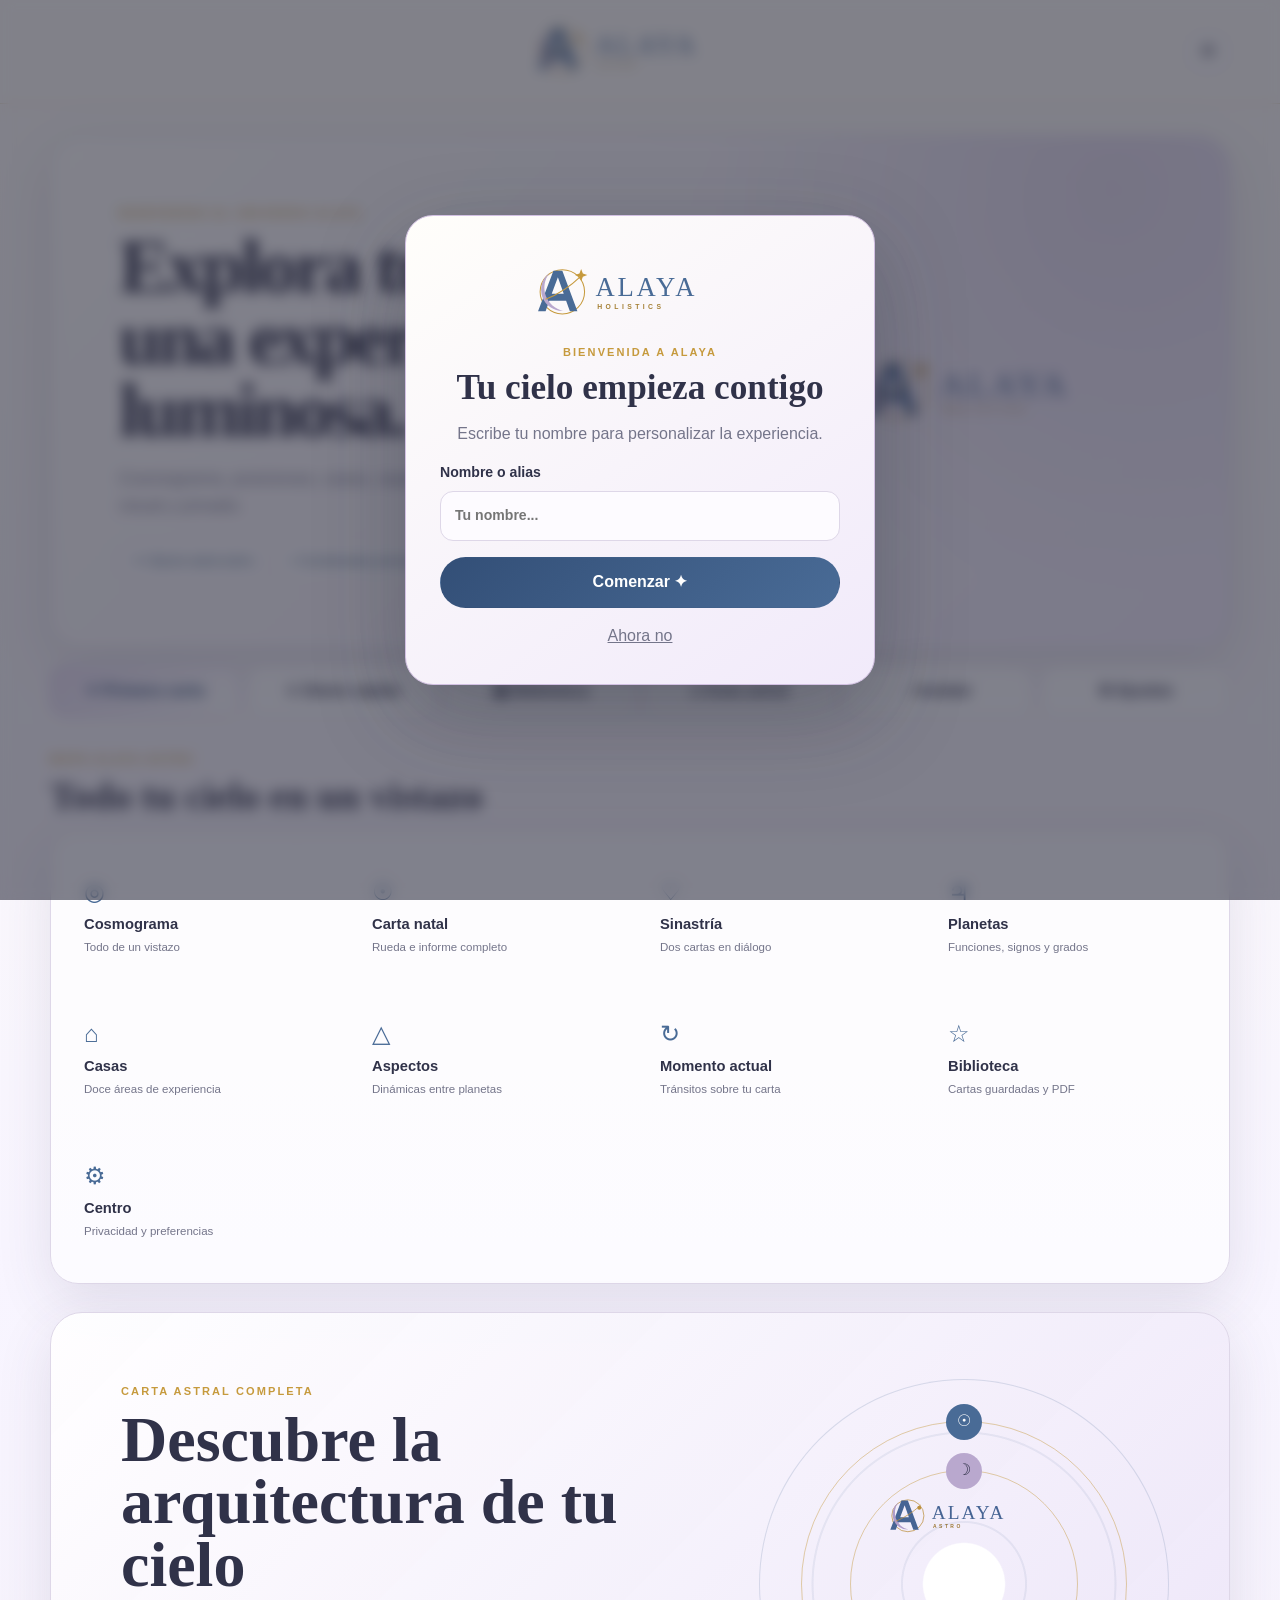
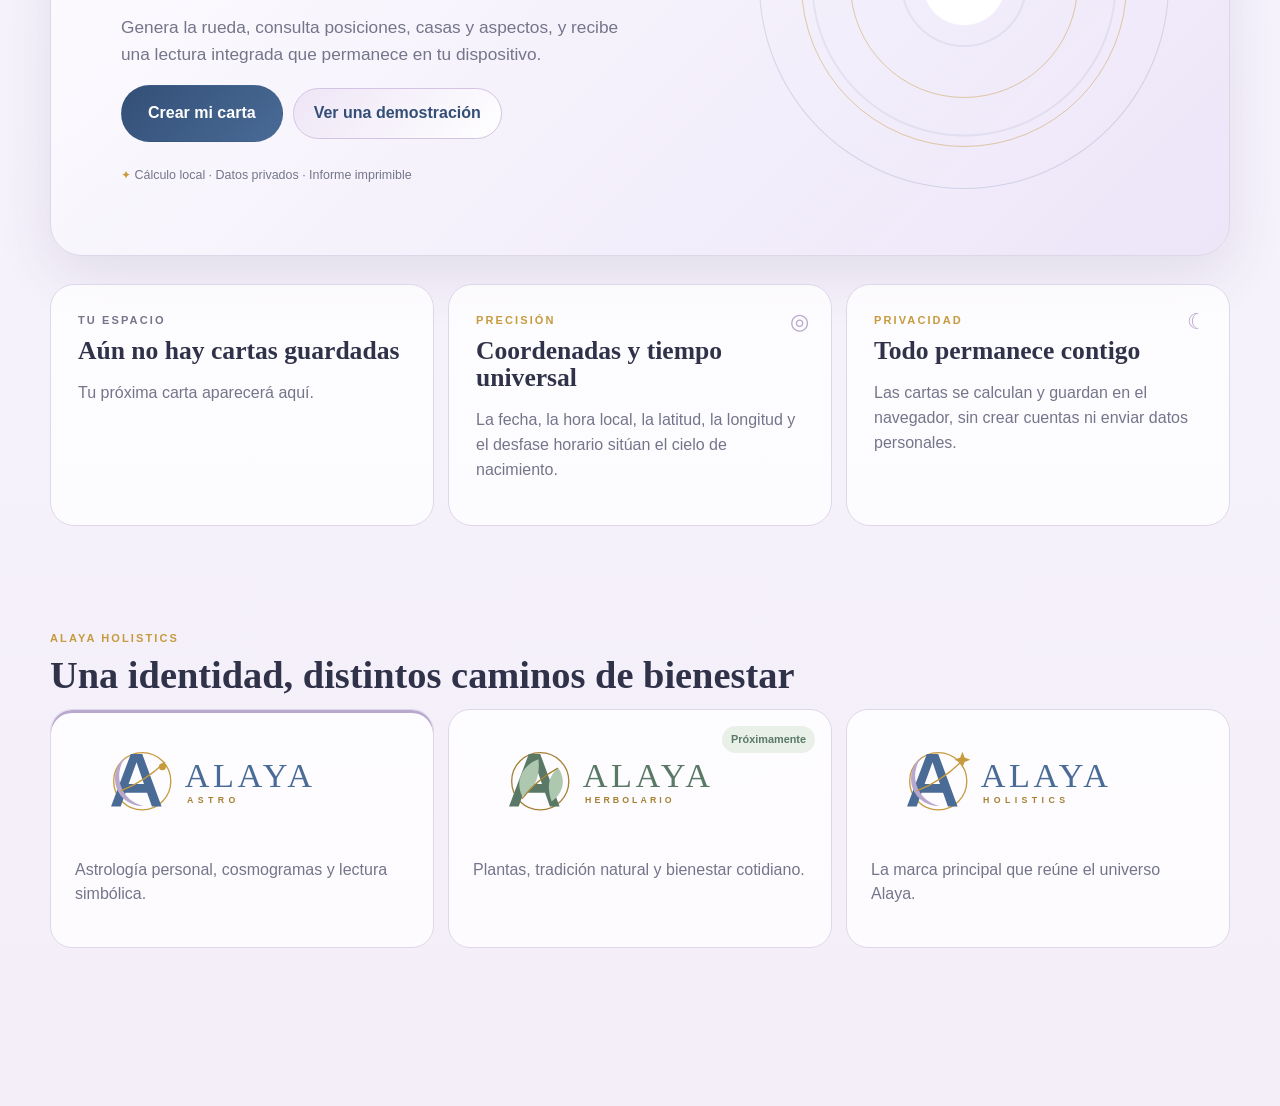
==== commit bea9ecdc: "Add files via upload" ====
--- a/index.html
+++ b/index.html
@@ -9,7 +9,7 @@
   <link rel="manifest" href="manifest.webmanifest" />
   <link rel="icon" href="icons/favicon-64.png" />
   <link rel="apple-touch-icon" href="icons/icon-192.png" />
-  <link rel="stylesheet" href="styles.css?v=7.7.1" />
+  <link rel="stylesheet" href="styles.css?v=7.9.0" />
 </head>
 <body>
   <div class="sky-decoration" aria-hidden="true"></div>
@@ -48,6 +48,7 @@
       <nav class="module-menu" aria-label="Herramientas de astrología">
         <button class="module active" data-route="crear"><span>◎</span><b>Cosmograma</b><small>Todo de un vistazo</small></button>
         <button class="module" data-route="crear"><span>☉</span><b>Carta natal</b><small>Rueda e informe completo</small></button>
+        <button class="module" data-synastry-demo><span>♡</span><b>Sinastría</b><small>Dos cartas en diálogo</small></button>
         <button class="module" data-route="aprender" data-topic="planetas"><span>♃</span><b>Planetas</b><small>Funciones, signos y grados</small></button>
         <button class="module" data-route="aprender" data-topic="casas"><span>⌂</span><b>Casas</b><small>Doce áreas de experiencia</small></button>
         <button class="module" data-route="aprender" data-topic="aspectos"><span>△</span><b>Aspectos</b><small>Dinámicas entre planetas</small></button>
@@ -163,9 +164,30 @@
               <div class="choice-grid three">
                 <label class="choice selected"><input type="radio" name="readingType" value="natal" checked /><b>Natal</b><span>Identidad y patrones.</span></label>
                 <label class="choice"><input type="radio" name="readingType" value="hoy" /><b>Momento actual</b><span>Tránsitos sobre la carta natal.</span></label>
-                <label class="choice disabled-choice"><input type="radio" name="readingType" value="compatibilidad" disabled /><b>Vínculos</b><span>Próximo módulo: sinastría.</span></label>
+                <label class="choice"><input type="radio" name="readingType" value="compatibilidad" /><b>Vínculos</b><span>Sinastría entre dos cartas.</span></label>
               </div>
             </fieldset>
+            <section id="partnerFields" class="partner-panel hidden">
+              <div class="panel-heading"><span>♡</span><div><h2>Segunda persona</h2><p>Estos datos se usan únicamente para calcular la sinastría.</p></div></div>
+              <div class="form-grid">
+                <label class="span-2">Nombre o alias<input id="name2" name="name2" placeholder="Ej. Daniel" /></label>
+                <label>Fecha<input id="birthDate2" name="birthDate2" type="date" /></label>
+                <label>Hora local<input id="birthTime2" name="birthTime2" type="time" /></label>
+                <label>País
+                  <select id="countryCode2" name="countryCode2"><option value="">Selecciona un país</option></select>
+                  <input id="country2" name="country2" type="hidden" />
+                </label>
+                <label class="city-field">Ciudad
+                  <input id="city2" name="city2" autocomplete="off" placeholder="Escribe al menos 2 letras" disabled />
+                  <div id="cityResults2" class="city-results hidden" role="listbox" aria-label="Ciudades encontradas para la segunda persona"></div>
+                </label>
+                <input id="lat2" name="lat2" type="hidden" />
+                <input id="lon2" name="lon2" type="hidden" />
+                <input id="timezone2" name="timezone2" type="hidden" />
+                <input id="utcOffset2" name="utcOffset2" type="hidden" />
+                <div id="locationSummary2" class="location-summary span-2"><span>⌖</span><div><b>Selecciona país y ciudad</b><small>Coordenadas y zona horaria automáticas.</small></div></div>
+              </div>
+            </section>
             <label>Pregunta o intención<textarea id="intention" name="intention" rows="4" placeholder="¿Qué aspecto de mi carta deseo comprender mejor?"></textarea></label>
             <details class="advanced">
               <summary>Introducir posiciones revisadas</summary>
@@ -234,7 +256,7 @@
         <div data-field="badges" class="badges"></div>
       </header>
       <section class="chart-dashboard"><div class="wheel-wrap" data-field="wheel"></div><div class="big-three" data-field="bigThree"></div></section>
-      <nav class="result-nav"><a href="#posiciones">Posiciones</a><a href="#casas">Casas</a><a href="#aspectos">Aspectos</a><a href="#transitos">Tránsitos</a><a href="#interpretacion">Lectura</a><a href="#lectura-ia">IA</a></nav>
+      <nav class="result-nav"><a href="#posiciones">Posiciones</a><a href="#casas">Casas</a><a href="#aspectos">Aspectos</a><a href="#sinastria">Sinastría</a><a href="#transitos">Tránsitos</a><a href="#interpretacion">Lectura</a><a href="#lectura-ia">IA</a></nav>
       <section id="posiciones" class="result-section-block"><div class="block-heading"><p class="eyebrow">Datos técnicos</p><h2>Posiciones planetarias</h2></div><div class="planet-table" data-field="positions"></div><div class="method-note" data-field="method"></div></section>
       <section id="casas" class="result-section-block houses-section">
         <div class="houses-heading"><div class="block-heading"><p class="eyebrow">Doce áreas de experiencia</p><h2>Cúspides de las casas</h2><p>Grado exacto donde comienza cada casa según el sistema elegido.</p></div><button class="button quiet small no-print" data-action="edit-houses">Cambiar sistema</button></div>
@@ -242,6 +264,10 @@
         <div class="house-cusp-grid" data-field="houses"></div>
       </section>
       <section id="aspectos" class="result-section-block"><div class="block-heading"><p class="eyebrow">Geometría interior</p><h2>Aspectos completos</h2><p>Aspectos mayores y menores ordenados por precisión.</p></div><div class="aspects-panel" data-field="aspects"></div></section>
+      <section id="sinastria" class="result-section-block synastry-section" data-field="synastrySection">
+        <div class="block-heading"><p class="eyebrow">Dos cielos en diálogo</p><h2>Sinastría de cartas</h2><p>Contactos entre los planetas y ángulos de ambas personas.</p></div>
+        <div data-field="synastry"></div>
+      </section>
       <section id="transitos" class="result-section-block transit-section">
         <div class="transit-heading"><div class="block-heading"><p class="eyebrow">Cielo en movimiento</p><h2>Tránsitos actuales</h2><p>Planetas del momento comparados con tu carta natal.</p></div><button class="button soft no-print" data-action="transits">Actualizar tránsitos ↻</button></div>
         <div class="transit-output" data-field="transits"></div>
@@ -253,7 +279,7 @@
           <button class="button primary no-print" data-action="ai">Generar interpretación ✦</button>
         </div>
         <div class="ai-status-row"><span class="ai-status-dot"></span><b>IA opcional</b><span>Necesita conexión y puede solicitar autorización la primera vez.</span></div>
-        <div class="ai-privacy">Solo se envían las posiciones astrales y la intención escrita. No se comparte el nombre, la fecha exacta ni el lugar de nacimiento.</div>
+        <div class="ai-privacy">Solo se envían posiciones, aspectos e intención. En sinastría se usan “Persona A” y “Persona B”: no se comparten nombres, fechas exactas ni lugares.</div>
         <div class="ai-output" data-field="ai"><p>La interpretación aparecerá aquí cuando pulses el botón.</p></div>
       </section>
       <div class="actions reading-actions no-print"><button class="button primary" data-action="save">Guardar carta</button><button class="button soft" data-action="pdf">Crear PDF</button><button class="button quiet" data-action="copy">Copiar texto</button><button class="button quiet" data-action="html">Descargar informe</button></div>
@@ -262,6 +288,6 @@
 
   <script src="astronomy.browser.min.js?v=2.1.19"></script>
   <script src="https://js.puter.com/v2/"></script>
-  <script src="app.js?v=7.7.1" defer></script>
+  <script src="app.js?v=7.9.0" defer></script>
 </body>
 </html>
--- a/styles.css
+++ b/styles.css
@@ -126,3 +126,17 @@
 /* v7.7 · Cúspides explicadas */
 .recommended-choice{position:relative;border-color:#baa069}.recommended-choice em{display:inline-block;margin-left:5px;padding:3px 7px;border-radius:99px;background:#f2e5bb;color:#80621f;font:700 .58rem Arial;text-transform:uppercase;letter-spacing:.06em;font-style:normal}.houses-heading{display:flex;align-items:center;justify-content:space-between;gap:20px}.houses-heading .block-heading{margin-bottom:0}.house-system-note{margin:20px 0;padding:17px 19px;border-left:4px solid var(--gold);border-radius:0 14px 14px 0;background:#fcf7e9}.house-system-note b{font-family:var(--serif);font-size:1.15rem}.house-system-note p{margin:4px 0 0;color:var(--muted)}.house-cusp .house-theme{margin:1px 0 4px;color:#8b6b27;font-size:.7rem;text-transform:uppercase;letter-spacing:.07em}.house-cusp .cusp-position{color:var(--blue-deep);font-weight:700}.house-cusp .cusp-span{font-size:.68rem;color:var(--muted)}
 @media(max-width:580px){.houses-heading{align-items:flex-start;flex-direction:column}.houses-heading .button{width:100%}}
+
+/* v7.8 · Sinastría */
+.partner-panel{margin:8px 0 26px;padding:24px;border:1px solid #ccbddd;border-radius:20px;background:linear-gradient(145deg,#fbf7ff,#fffdf8)}.partner-panel .panel-heading{margin-bottom:15px}
+.synastry-section{background:radial-gradient(circle at 10% 5%,rgba(185,168,206,.18),transparent 28%),linear-gradient(145deg,#fffdf8,#f5effb)}.synastry-names{display:flex;justify-content:center;gap:24px;margin-bottom:12px}.synastry-names span{display:flex;align-items:center;gap:7px;font-weight:700}.synastry-names i{width:12px;height:12px;border-radius:50%;background:#496b96}.synastry-names i.partner{background:#c69a3d}.synastry-wheel-wrap{max-width:760px;margin:auto}.synastry-wheel{display:block;width:100%;height:auto;filter:drop-shadow(0 14px 22px rgba(67,61,91,.1))}.synastry-ring{fill:none;stroke-width:1.5}.synastry-ring.primary{stroke:#496b96}.synastry-ring.partner{stroke:#c69a3d}.synastry-line{opacity:.42;stroke-width:1.1}.synastry-marker circle{fill:#fff;stroke-width:1.5}.synastry-marker text{font:700 15px "Times New Roman",serif;text-anchor:middle;dominant-baseline:middle;fill:#303249}.synastry-marker.primary circle{stroke:#496b96;fill:#edf4f8}.synastry-marker.partner circle{stroke:#c69a3d;fill:#fcf7e9}.synastry-center-name{font:700 12px Arial;text-anchor:middle;fill:#496b96}.synastry-center-name.partner{fill:#9b762b}
+.compatibility-grid{display:grid;grid-template-columns:repeat(2,1fr);gap:11px;margin:24px 0}.compatibility-card{display:grid;grid-template-columns:48px 1fr auto;gap:12px;align-items:center;padding:16px;border:1px solid var(--line);border-radius:16px;background:rgba(255,255,255,.82)}.compatibility-card>span{width:44px;height:44px;display:grid;place-items:center;border-radius:50%;background:var(--lavender-soft);color:var(--blue);font-size:1.3rem}.compatibility-card div{display:grid}.compatibility-card small{color:var(--muted)}.compatibility-card>strong{font-family:var(--serif);color:#8b6b27}.compatibility-bar{height:5px!important;margin-top:8px;border-radius:99px;background:#e9e4ed;overflow:hidden}.compatibility-bar i{display:block;height:100%;border-radius:99px;background:linear-gradient(90deg,var(--blue),var(--gold))}
+.synastry-subtitle{font:600 1.65rem/1 var(--serif);margin:28px 0 13px}.synastry-aspects{display:grid;grid-template-columns:repeat(2,1fr);gap:10px}.synastry-aspect{display:grid;grid-template-columns:1fr auto 1fr;gap:10px;align-items:center;padding:13px;border:1px solid var(--line);border-left:4px solid #8792a8;border-radius:14px;background:white}.synastry-aspect span{display:grid}.synastry-aspect span:last-child{text-align:right}.synastry-aspect small{color:var(--muted)}.synastry-aspect>strong{color:var(--gold)}.synastry-aspect.aspect-card-harmony{border-left-color:#4d9085}.synastry-aspect.aspect-card-tension{border-left-color:#c56f68}.synastry-disclaimer{margin-top:17px;padding:14px;border-radius:13px;background:#fcf7e9;color:var(--muted);font-size:.8rem}
+@media(max-width:700px){.compatibility-grid,.synastry-aspects{grid-template-columns:1fr}.partner-panel{padding:18px 14px}.synastry-aspect{font-size:.82rem}}
+@media print{.synastry-wheel{max-width:165mm;margin:auto}.compatibility-card,.synastry-aspect{break-inside:avoid}}
+
+/* v7.9 · Casas cruzadas y síntesis local */
+.synastry-insights{display:grid;grid-template-columns:repeat(2,1fr);gap:11px}.synastry-insight{padding:18px;border:1px solid var(--line);border-radius:16px;background:rgba(255,255,255,.84)}.synastry-insight>div{display:flex;align-items:center;justify-content:space-between;gap:10px}.synastry-insight b{font:600 1.25rem/1 var(--serif);color:var(--blue-deep)}.synastry-insight span{padding:5px 9px;border-radius:99px;background:var(--lavender-soft);color:var(--blue-deep);font-weight:800;font-size:.75rem}.synastry-insight p{margin:11px 0 8px;color:var(--ink)}.synastry-insight small{color:var(--muted)}
+.synastry-lead{margin:-5px 0 16px;color:var(--muted)}.overlay-columns{display:grid;grid-template-columns:repeat(2,1fr);gap:14px}.overlay-columns>section{padding:16px;border:1px solid var(--line);border-radius:18px;background:rgba(255,255,255,.72)}.overlay-columns h4{margin:0 0 12px;font:600 1.15rem/1.15 var(--serif);color:var(--blue-deep)}.overlay-item{display:grid;grid-template-columns:38px 1fr 30px;align-items:center;gap:10px;padding:9px 0;border-top:1px solid #ebe5ef}.overlay-item>span{width:34px;height:34px;display:grid;place-items:center;border-radius:50%;background:var(--lavender-soft);color:var(--blue);font-size:1.05rem}.overlay-item div{display:grid}.overlay-item small{color:var(--muted);font-size:.72rem}.overlay-item>strong{width:28px;height:28px;display:grid;place-items:center;border-radius:50%;background:#fcf7e9;color:#8b6b27;font-size:.75rem}
+@media(max-width:760px){.synastry-insights,.overlay-columns{grid-template-columns:1fr}}
+@media print{.synastry-insight,.overlay-columns>section,.overlay-item{break-inside:avoid}.synastry-insights,.overlay-columns{grid-template-columns:repeat(2,1fr)}}
